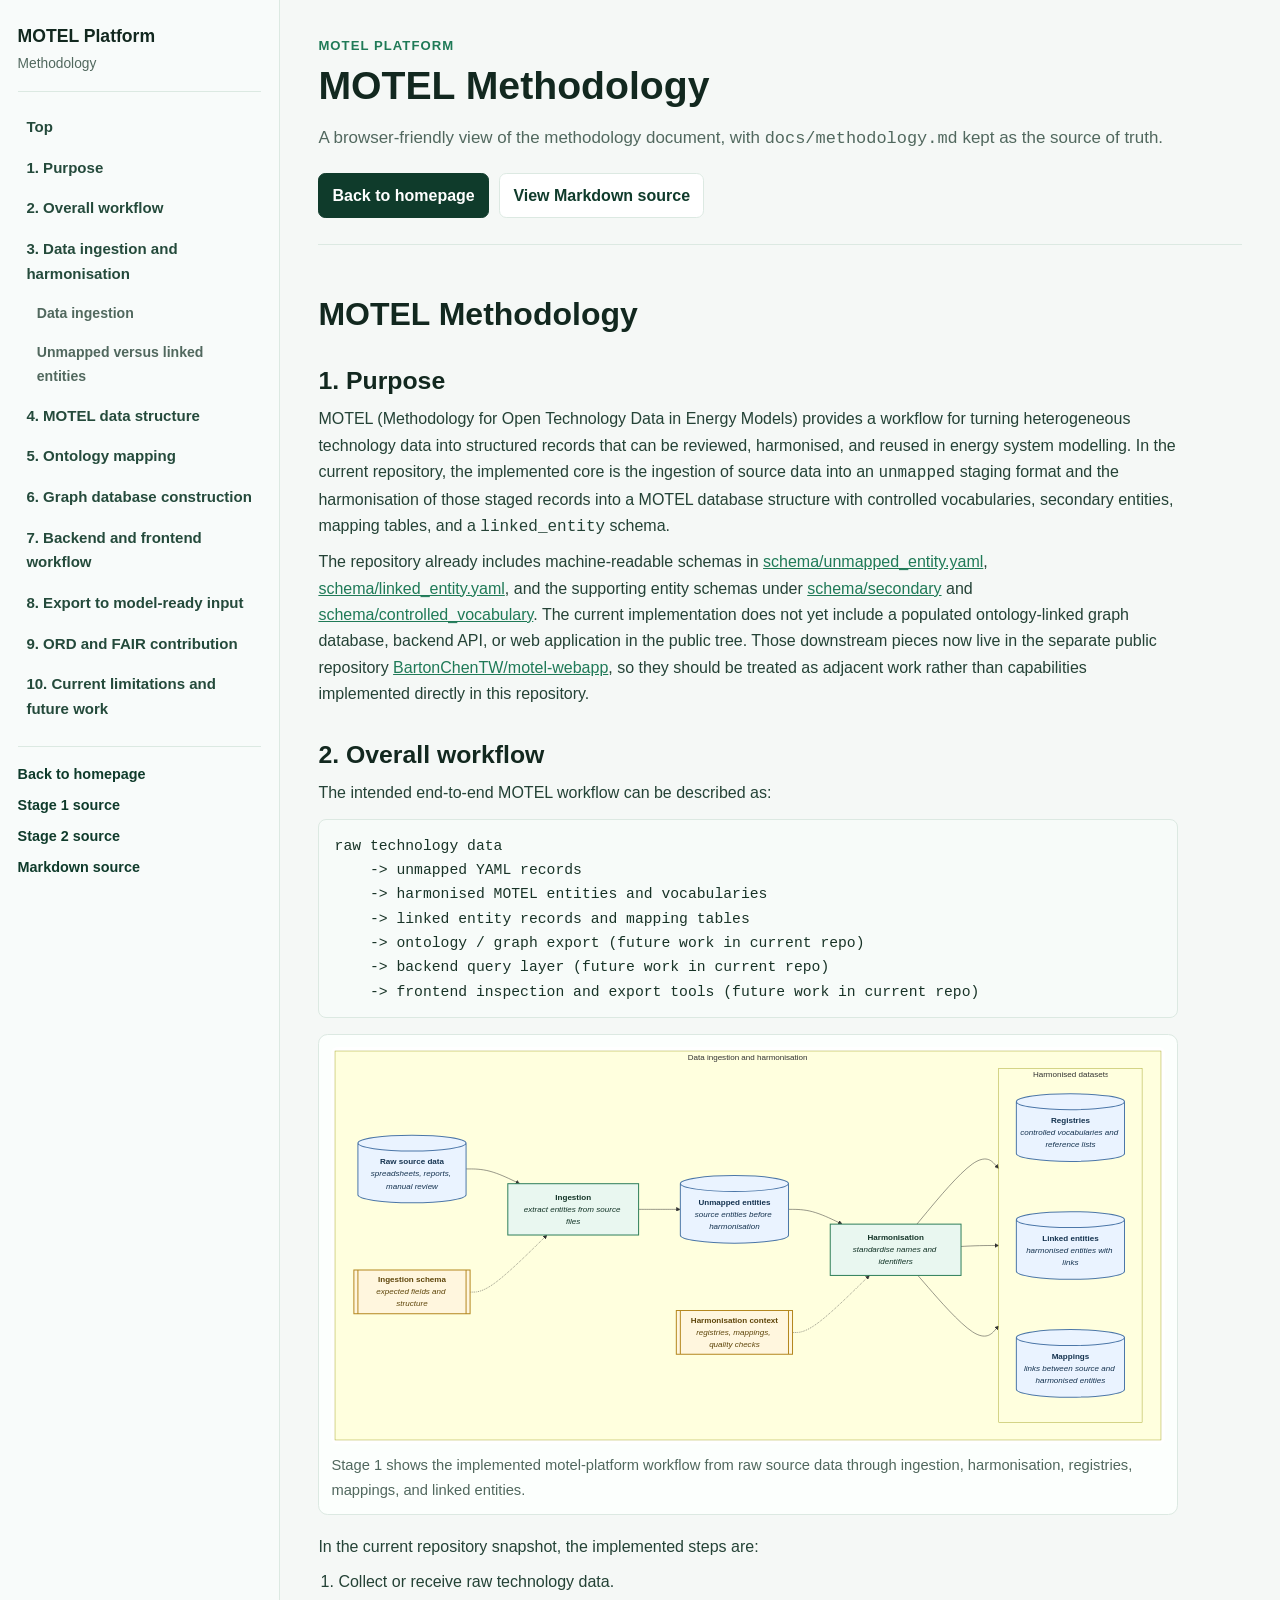
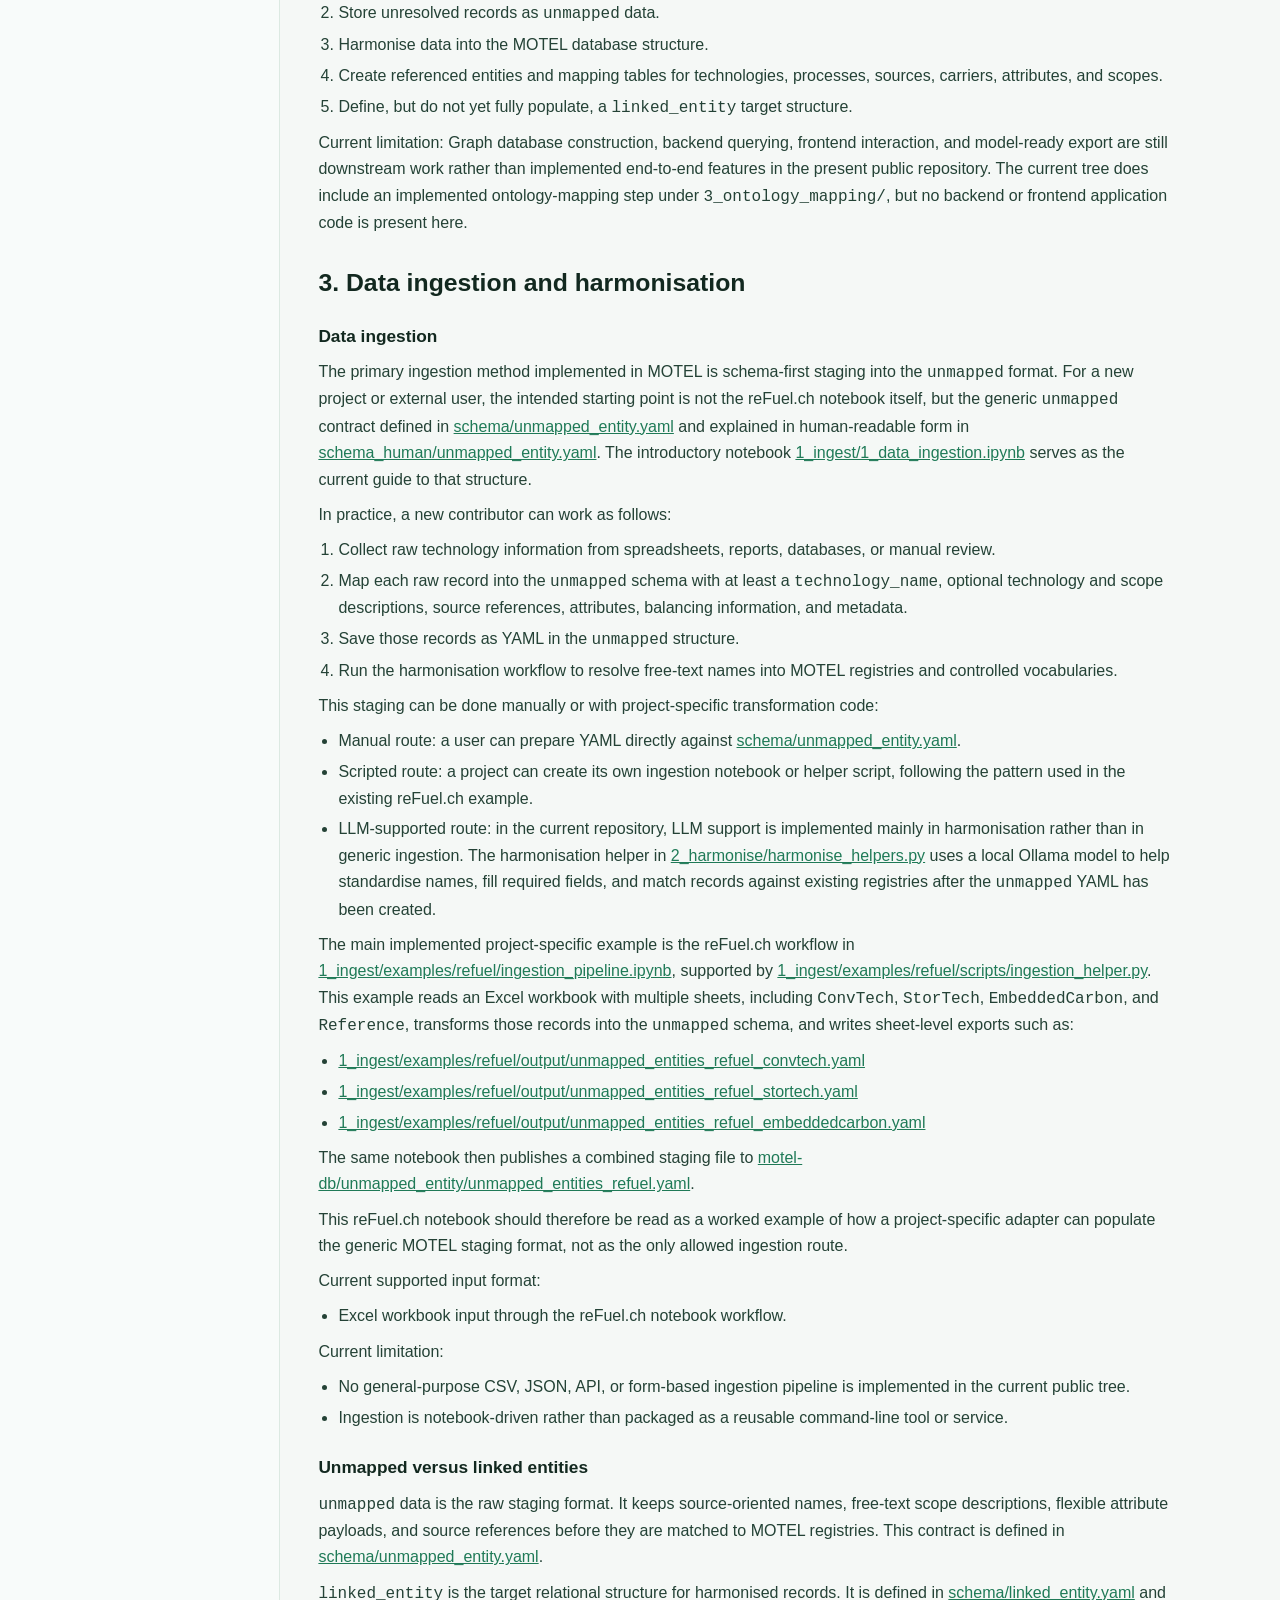
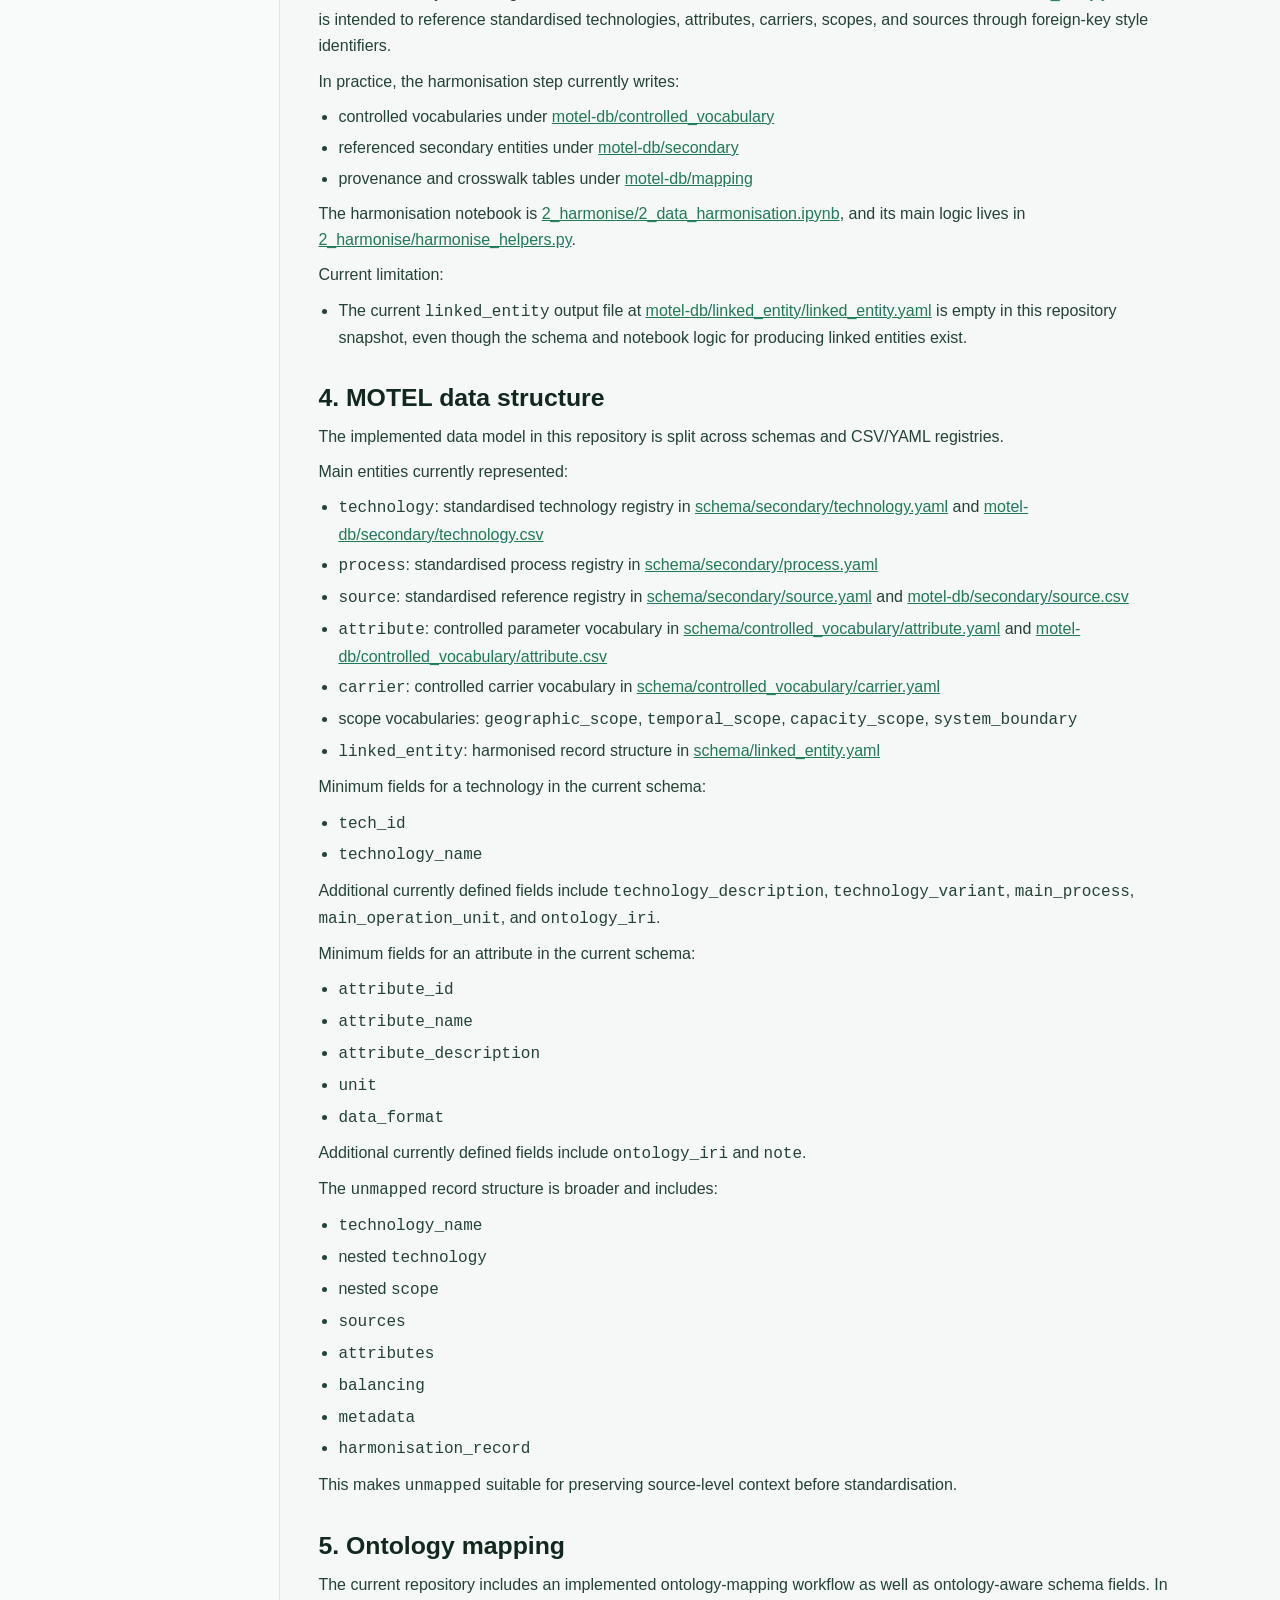
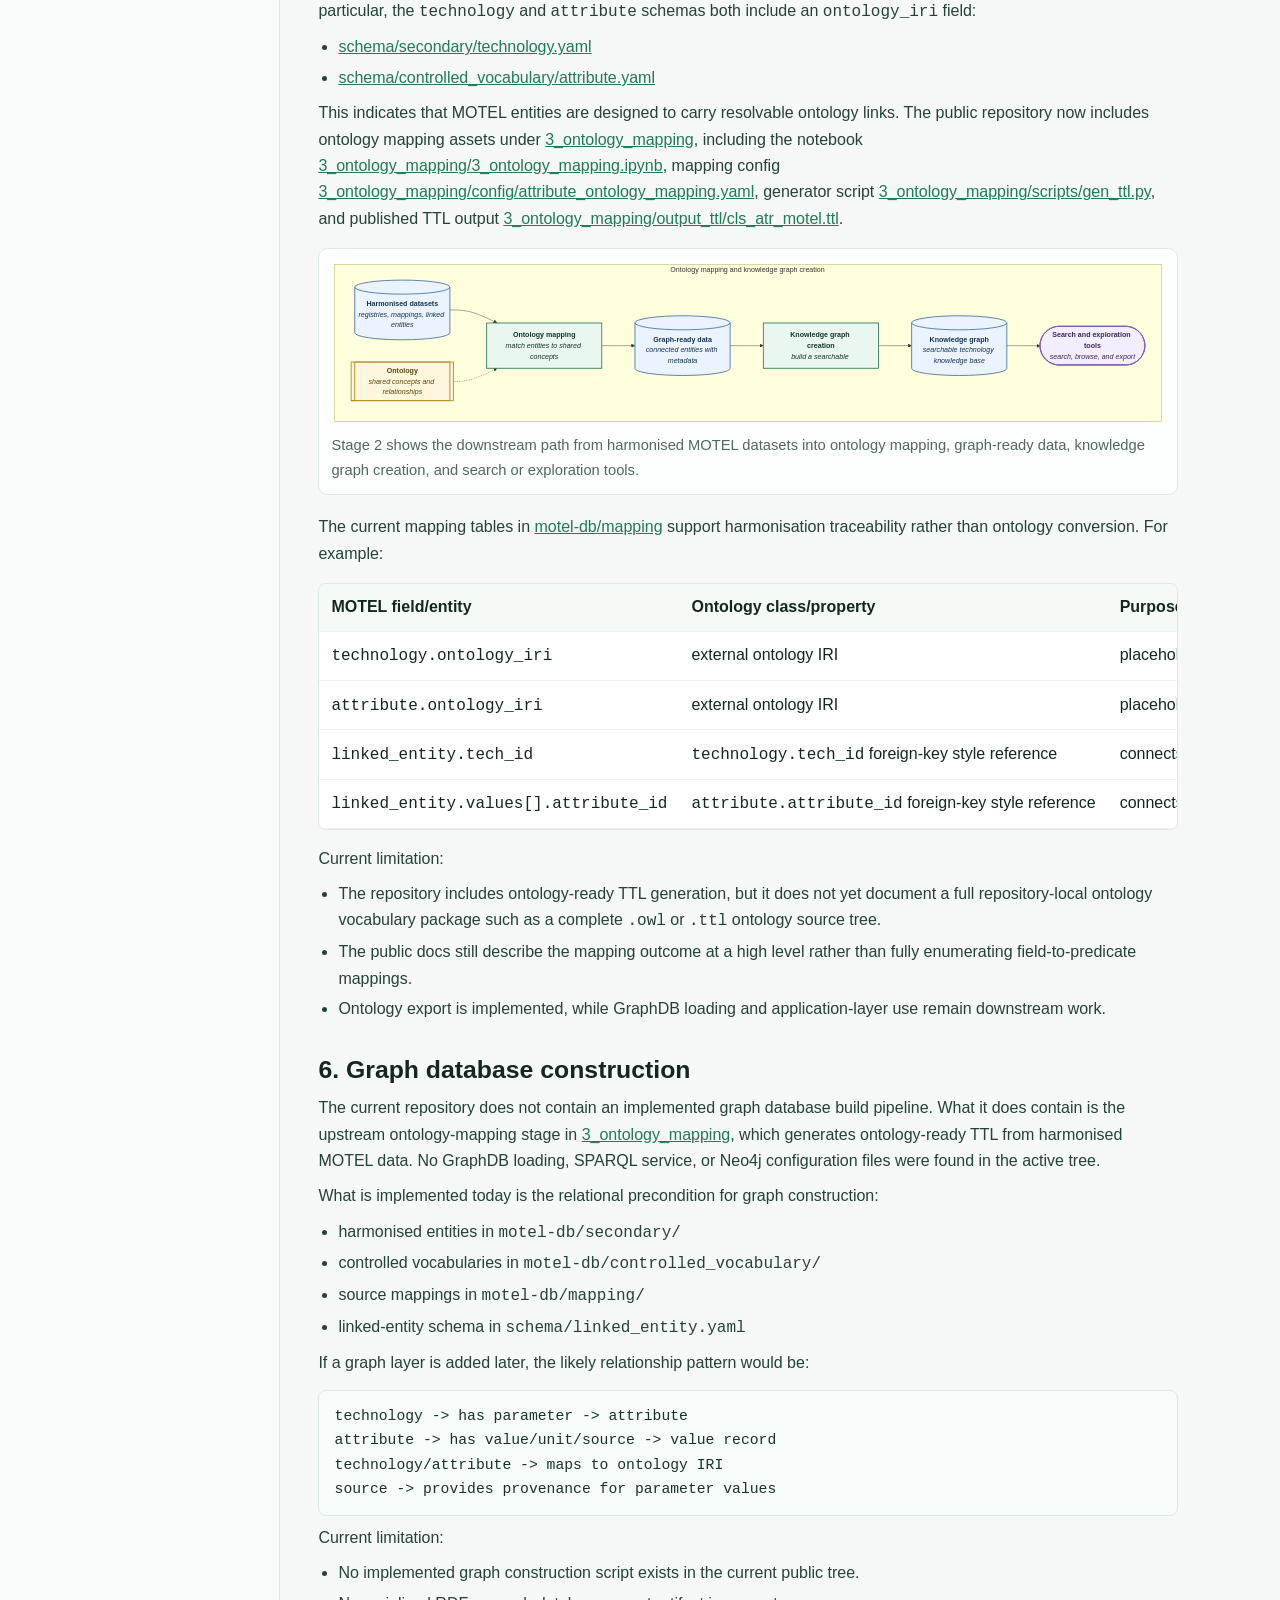
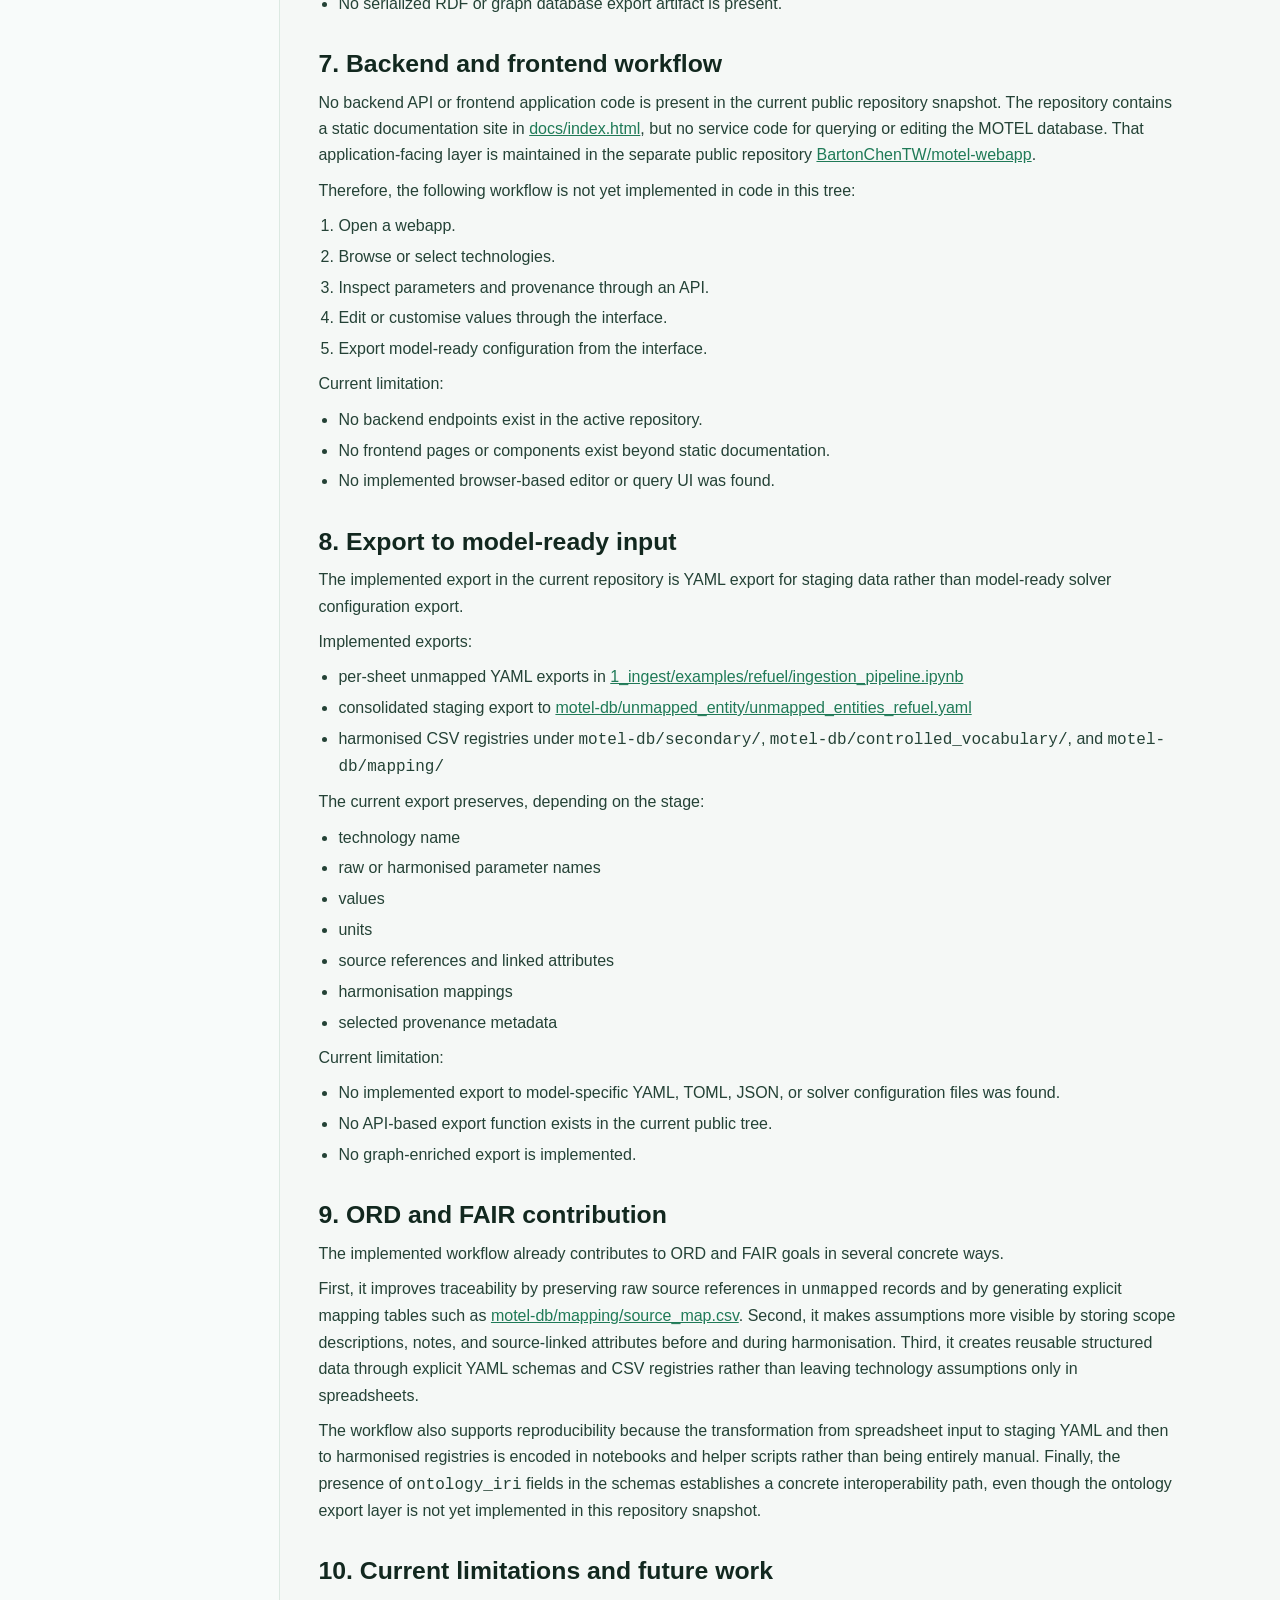
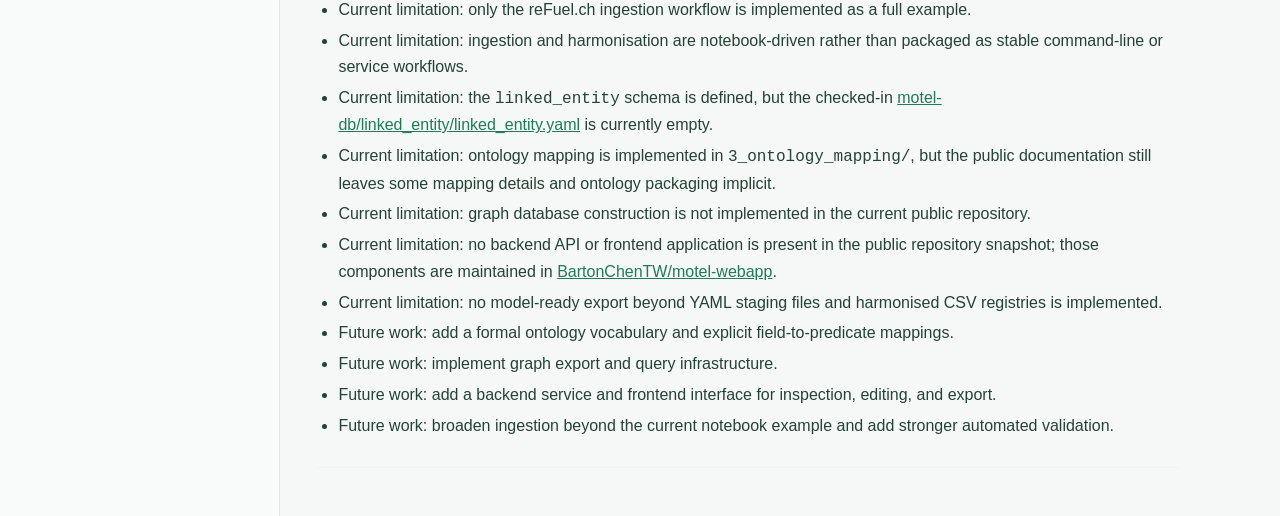
==== docs/methodology.html @ af6275d0 "solving unmerged issue" ====
<!doctype html>
<html lang="en">
  <head>
    <meta charset="utf-8" />
    <meta name="viewport" content="width=device-width, initial-scale=1" />
    <title>MOTEL Methodology</title>
    <meta
      name="description"
      content="Readable web version of the MOTEL methodology documentation."
    />
    <link rel="stylesheet" href="style.css" />
  </head>
  <body>
    <div class="docs-shell">
      <aside class="sidebar" aria-label="Methodology navigation">
        <div class="sidebar-inner">
          <a class="brand" href="index.html#overview">
            <span class="brand-title">MOTEL Platform</span>
            <span class="brand-subtitle">Methodology</span>
          </a>

          <nav class="toc" id="methodology-toc">
            <a href="#top">Top</a><a href="#1-purpose">1. Purpose</a><a href="#2-overall-workflow">2. Overall workflow</a><a href="#3-data-ingestion-and-harmonisation">3. Data ingestion and harmonisation</a><a href="#data-ingestion" class="toc-subitem">Data ingestion</a><a href="#unmapped-versus-linked-entities" class="toc-subitem">Unmapped versus linked entities</a><a href="#4-motel-data-structure">4. MOTEL data structure</a><a href="#5-ontology-mapping">5. Ontology mapping</a><a href="#6-graph-database-construction">6. Graph database construction</a><a href="#7-backend-and-frontend-workflow">7. Backend and frontend workflow</a><a href="#8-export-to-model-ready-input">8. Export to model-ready input</a><a href="#9-ord-and-fair-contribution">9. ORD and FAIR contribution</a><a href="#10-current-limitations-and-future-work">10. Current limitations and future work</a>
          </nav>

          <div class="sidebar-actions">
            <a href="index.html">Back to homepage</a>
            <a href="workflow/ingest_harmonise.mmd">Stage 1 source</a>
            <a href="workflow/ontology_graphdb.mmd">Stage 2 source</a>
            <a href="methodology.md">Markdown source</a>
          </div>
        </div>
      </aside>

      <main class="content">
        <header class="doc-hero" id="top">
          <p class="kicker">MOTEL Platform</p>
          <h1>MOTEL Methodology</h1>
          <p class="subtitle">
            A browser-friendly view of the methodology document, with
            <code>docs/methodology.md</code> kept as the source of truth.
          </p>
          <div class="actions">
            <a class="btn primary" href="index.html">Back to homepage</a>
            <a class="btn" href="methodology.md">View Markdown source</a>
          </div>
        </header>

        <article class="doc-section markdown-body" id="methodology-body">
<h1 id="motel-methodology">MOTEL Methodology</h1>
<h2 id="1-purpose">1. Purpose</h2>
<p>MOTEL (Methodology for Open Technology Data in Energy Models) provides a workflow for turning heterogeneous technology data into structured records that can be reviewed, harmonised, and reused in energy system modelling. In the current repository, the implemented core is the ingestion of source data into an <code>unmapped</code> staging format and the harmonisation of those staged records into a MOTEL database structure with controlled vocabularies, secondary entities, mapping tables, and a <code>linked_entity</code> schema.</p>
<p>The repository already includes machine-readable schemas in <a href="https://github.com/BartonChenTW/motel-platform/blob/main/schema/unmapped_entity.yaml">schema/unmapped_entity.yaml</a>, <a href="https://github.com/BartonChenTW/motel-platform/blob/main/schema/linked_entity.yaml">schema/linked_entity.yaml</a>, and the supporting entity schemas under <a href="https://github.com/BartonChenTW/motel-platform/blob/main/schema/secondary/source.yaml">schema/secondary</a> and <a href="https://github.com/BartonChenTW/motel-platform/blob/main/schema/controlled_vocabulary/attribute.yaml">schema/controlled_vocabulary</a>. The current implementation does not yet include a populated ontology-linked graph database, backend API, or web application in the public tree. Those downstream pieces now live in the separate public repository <a href="https://github.com/BartonChenTW/motel-webapp">BartonChenTW/motel-webapp</a>, so they should be treated as adjacent work rather than capabilities implemented directly in this repository.</p>
<h2 id="2-overall-workflow">2. Overall workflow</h2>
<p>The intended end-to-end MOTEL workflow can be described as:</p>
<pre><code class="language-text">raw technology data
    -&gt; unmapped YAML records
    -&gt; harmonised MOTEL entities and vocabularies
    -&gt; linked entity records and mapping tables
    -&gt; ontology / graph export (future work in current repo)
    -&gt; backend query layer (future work in current repo)
    -&gt; frontend inspection and export tools (future work in current repo)</code></pre>
<figure class="diagram-figure"><img src="assets/ingest_harmonise.svg" alt="Diagram of the MOTEL ingestion and harmonisation workflow" /><figcaption>Stage 1 shows the implemented motel-platform workflow from raw source data through ingestion, harmonisation, registries, mappings, and linked entities.</figcaption></figure>
<p>In the current repository snapshot, the implemented steps are:</p>
<ol><li>Collect or receive raw technology data.</li><li>Store unresolved records as <code>unmapped</code> data.</li><li>Harmonise data into the MOTEL database structure.</li><li>Create referenced entities and mapping tables for technologies, processes, sources, carriers, attributes, and scopes.</li><li>Define, but do not yet fully populate, a <code>linked_entity</code> target structure.</li></ol>
<p>Current limitation: Graph database construction, backend querying, frontend interaction, and model-ready export are still downstream work rather than implemented end-to-end features in the present public repository. The current tree does include an implemented ontology-mapping step under <code>3_ontology_mapping/</code>, but no backend or frontend application code is present here.</p>
<h2 id="3-data-ingestion-and-harmonisation">3. Data ingestion and harmonisation</h2>
<h3 id="data-ingestion">Data ingestion</h3>
<p>The primary ingestion method implemented in MOTEL is schema-first staging into the <code>unmapped</code> format. For a new project or external user, the intended starting point is not the reFuel.ch notebook itself, but the generic <code>unmapped</code> contract defined in <a href="https://github.com/BartonChenTW/motel-platform/blob/main/schema/unmapped_entity.yaml">schema/unmapped_entity.yaml</a> and explained in human-readable form in <a href="https://github.com/BartonChenTW/motel-platform/blob/main/schema_human/unmapped_entity.yaml">schema_human/unmapped_entity.yaml</a>. The introductory notebook <a href="https://github.com/BartonChenTW/motel-platform/blob/main/1_ingest/1_data_ingestion.ipynb">1_ingest/1_data_ingestion.ipynb</a> serves as the current guide to that structure.</p>
<p>In practice, a new contributor can work as follows:</p>
<ol><li>Collect raw technology information from spreadsheets, reports, databases, or manual review.</li><li>Map each raw record into the <code>unmapped</code> schema with at least a <code>technology_name</code>, optional technology and scope descriptions, source references, attributes, balancing information, and metadata.</li><li>Save those records as YAML in the <code>unmapped</code> structure.</li><li>Run the harmonisation workflow to resolve free-text names into MOTEL registries and controlled vocabularies.</li></ol>
<p>This staging can be done manually or with project-specific transformation code:</p>
<ul><li>Manual route: a user can prepare YAML directly against <a href="https://github.com/BartonChenTW/motel-platform/blob/main/schema/unmapped_entity.yaml">schema/unmapped_entity.yaml</a>.</li><li>Scripted route: a project can create its own ingestion notebook or helper script, following the pattern used in the existing reFuel.ch example.</li><li>LLM-supported route: in the current repository, LLM support is implemented mainly in harmonisation rather than in generic ingestion. The harmonisation helper in <a href="https://github.com/BartonChenTW/motel-platform/blob/main/2_harmonise/harmonise_helpers.py">2_harmonise/harmonise_helpers.py</a> uses a local Ollama model to help standardise names, fill required fields, and match records against existing registries after the <code>unmapped</code> YAML has been created.</li></ul>
<p>The main implemented project-specific example is the reFuel.ch workflow in <a href="https://github.com/BartonChenTW/motel-platform/blob/main/1_ingest/examples/refuel/ingestion_pipeline.ipynb">1_ingest/examples/refuel/ingestion_pipeline.ipynb</a>, supported by <a href="https://github.com/BartonChenTW/motel-platform/blob/main/1_ingest/examples/refuel/scripts/ingestion_helper.py">1_ingest/examples/refuel/scripts/ingestion_helper.py</a>. This example reads an Excel workbook with multiple sheets, including <code>ConvTech</code>, <code>StorTech</code>, <code>EmbeddedCarbon</code>, and <code>Reference</code>, transforms those records into the <code>unmapped</code> schema, and writes sheet-level exports such as:</p>
<ul><li><a href="https://github.com/BartonChenTW/motel-platform/blob/main/1_ingest/examples/refuel/output/unmapped_entities_refuel_convtech.yaml">1_ingest/examples/refuel/output/unmapped_entities_refuel_convtech.yaml</a></li><li><a href="https://github.com/BartonChenTW/motel-platform/blob/main/1_ingest/examples/refuel/output/unmapped_entities_refuel_stortech.yaml">1_ingest/examples/refuel/output/unmapped_entities_refuel_stortech.yaml</a></li><li><a href="https://github.com/BartonChenTW/motel-platform/blob/main/1_ingest/examples/refuel/output/unmapped_entities_refuel_embeddedcarbon.yaml">1_ingest/examples/refuel/output/unmapped_entities_refuel_embeddedcarbon.yaml</a></li></ul>
<p>The same notebook then publishes a combined staging file to <a href="https://github.com/BartonChenTW/motel-platform/blob/main/motel-db/unmapped_entity/unmapped_entities_refuel.yaml">motel-db/unmapped_entity/unmapped_entities_refuel.yaml</a>.</p>
<p>This reFuel.ch notebook should therefore be read as a worked example of how a project-specific adapter can populate the generic MOTEL staging format, not as the only allowed ingestion route.</p>
<p>Current supported input format:</p>
<ul><li>Excel workbook input through the reFuel.ch notebook workflow.</li></ul>
<p>Current limitation:</p>
<ul><li>No general-purpose CSV, JSON, API, or form-based ingestion pipeline is implemented in the current public tree.</li><li>Ingestion is notebook-driven rather than packaged as a reusable command-line tool or service.</li></ul>
<h3 id="unmapped-versus-linked-entities">Unmapped versus linked entities</h3>
<p><code>unmapped</code> data is the raw staging format. It keeps source-oriented names, free-text scope descriptions, flexible attribute payloads, and source references before they are matched to MOTEL registries. This contract is defined in <a href="https://github.com/BartonChenTW/motel-platform/blob/main/schema/unmapped_entity.yaml">schema/unmapped_entity.yaml</a>.</p>
<p><code>linked_entity</code> is the target relational structure for harmonised records. It is defined in <a href="https://github.com/BartonChenTW/motel-platform/blob/main/schema/linked_entity.yaml">schema/linked_entity.yaml</a> and is intended to reference standardised technologies, attributes, carriers, scopes, and sources through foreign-key style identifiers.</p>
<p>In practice, the harmonisation step currently writes:</p>
<ul><li>controlled vocabularies under <a href="https://github.com/BartonChenTW/motel-platform/blob/main/motel-db/controlled_vocabulary/attribute.csv">motel-db/controlled_vocabulary</a></li><li>referenced secondary entities under <a href="https://github.com/BartonChenTW/motel-platform/blob/main/motel-db/secondary/source.csv">motel-db/secondary</a></li><li>provenance and crosswalk tables under <a href="https://github.com/BartonChenTW/motel-platform/blob/main/motel-db/mapping/source_map.csv">motel-db/mapping</a></li></ul>
<p>The harmonisation notebook is <a href="https://github.com/BartonChenTW/motel-platform/blob/main/2_harmonise/2_data_harmonisation.ipynb">2_harmonise/2_data_harmonisation.ipynb</a>, and its main logic lives in <a href="https://github.com/BartonChenTW/motel-platform/blob/main/2_harmonise/harmonise_helpers.py">2_harmonise/harmonise_helpers.py</a>.</p>
<p>Current limitation:</p>
<ul><li>The current <code>linked_entity</code> output file at <a href="https://github.com/BartonChenTW/motel-platform/blob/main/motel-db/linked_entity/linked_entity.yaml">motel-db/linked_entity/linked_entity.yaml</a> is empty in this repository snapshot, even though the schema and notebook logic for producing linked entities exist.</li></ul>
<h2 id="4-motel-data-structure">4. MOTEL data structure</h2>
<p>The implemented data model in this repository is split across schemas and CSV/YAML registries.</p>
<p>Main entities currently represented:</p>
<ul><li><code>technology</code>: standardised technology registry in <a href="https://github.com/BartonChenTW/motel-platform/blob/main/schema/secondary/technology.yaml">schema/secondary/technology.yaml</a> and <a href="https://github.com/BartonChenTW/motel-platform/blob/main/motel-db/secondary/technology.csv">motel-db/secondary/technology.csv</a></li><li><code>process</code>: standardised process registry in <a href="https://github.com/BartonChenTW/motel-platform/blob/main/schema/secondary/process.yaml">schema/secondary/process.yaml</a></li><li><code>source</code>: standardised reference registry in <a href="https://github.com/BartonChenTW/motel-platform/blob/main/schema/secondary/source.yaml">schema/secondary/source.yaml</a> and <a href="https://github.com/BartonChenTW/motel-platform/blob/main/motel-db/secondary/source.csv">motel-db/secondary/source.csv</a></li><li><code>attribute</code>: controlled parameter vocabulary in <a href="https://github.com/BartonChenTW/motel-platform/blob/main/schema/controlled_vocabulary/attribute.yaml">schema/controlled_vocabulary/attribute.yaml</a> and <a href="https://github.com/BartonChenTW/motel-platform/blob/main/motel-db/controlled_vocabulary/attribute.csv">motel-db/controlled_vocabulary/attribute.csv</a></li><li><code>carrier</code>: controlled carrier vocabulary in <a href="https://github.com/BartonChenTW/motel-platform/blob/main/schema/controlled_vocabulary/carrier.yaml">schema/controlled_vocabulary/carrier.yaml</a></li><li>scope vocabularies: <code>geographic_scope</code>, <code>temporal_scope</code>, <code>capacity_scope</code>, <code>system_boundary</code></li><li><code>linked_entity</code>: harmonised record structure in <a href="https://github.com/BartonChenTW/motel-platform/blob/main/schema/linked_entity.yaml">schema/linked_entity.yaml</a></li></ul>
<p>Minimum fields for a technology in the current schema:</p>
<ul><li><code>tech_id</code></li><li><code>technology_name</code></li></ul>
<p>Additional currently defined fields include <code>technology_description</code>, <code>technology_variant</code>, <code>main_process</code>, <code>main_operation_unit</code>, and <code>ontology_iri</code>.</p>
<p>Minimum fields for an attribute in the current schema:</p>
<ul><li><code>attribute_id</code></li><li><code>attribute_name</code></li><li><code>attribute_description</code></li><li><code>unit</code></li><li><code>data_format</code></li></ul>
<p>Additional currently defined fields include <code>ontology_iri</code> and <code>note</code>.</p>
<p>The <code>unmapped</code> record structure is broader and includes:</p>
<ul><li><code>technology_name</code></li><li>nested <code>technology</code></li><li>nested <code>scope</code></li><li><code>sources</code></li><li><code>attributes</code></li><li><code>balancing</code></li><li><code>metadata</code></li><li><code>harmonisation_record</code></li></ul>
<p>This makes <code>unmapped</code> suitable for preserving source-level context before standardisation.</p>
<h2 id="5-ontology-mapping">5. Ontology mapping</h2>
<p>The current repository includes an implemented ontology-mapping workflow as well as ontology-aware schema fields. In particular, the <code>technology</code> and <code>attribute</code> schemas both include an <code>ontology_iri</code> field:</p>
<ul><li><a href="https://github.com/BartonChenTW/motel-platform/blob/main/schema/secondary/technology.yaml">schema/secondary/technology.yaml</a></li><li><a href="https://github.com/BartonChenTW/motel-platform/blob/main/schema/controlled_vocabulary/attribute.yaml">schema/controlled_vocabulary/attribute.yaml</a></li></ul>
<p>This indicates that MOTEL entities are designed to carry resolvable ontology links. The public repository now includes ontology mapping assets under <a href="https://github.com/BartonChenTW/motel-platform/tree/main/3_ontology_mapping">3_ontology_mapping</a>, including the notebook <a href="https://github.com/BartonChenTW/motel-platform/blob/main/3_ontology_mapping/3_ontology_mapping.ipynb">3_ontology_mapping/3_ontology_mapping.ipynb</a>, mapping config <a href="https://github.com/BartonChenTW/motel-platform/blob/main/3_ontology_mapping/config/attribute_ontology_mapping.yaml">3_ontology_mapping/config/attribute_ontology_mapping.yaml</a>, generator script <a href="https://github.com/BartonChenTW/motel-platform/blob/main/3_ontology_mapping/scripts/gen_ttl.py">3_ontology_mapping/scripts/gen_ttl.py</a>, and published TTL output <a href="https://github.com/BartonChenTW/motel-platform/blob/main/3_ontology_mapping/output_ttl/cls_atr_motel.ttl">3_ontology_mapping/output_ttl/cls_atr_motel.ttl</a>.</p>
<figure class="diagram-figure"><img src="assets/ontology_graphdb.svg" alt="Diagram of the MOTEL ontology and graph workflow" /><figcaption>Stage 2 shows the downstream path from harmonised MOTEL datasets into ontology mapping, graph-ready data, knowledge graph creation, and search or exploration tools.</figcaption></figure>
<p>The current mapping tables in <a href="https://github.com/BartonChenTW/motel-platform/blob/main/motel-db/mapping/source_map.csv">motel-db/mapping</a> support harmonisation traceability rather than ontology conversion. For example:</p>
<table><thead><tr><th>MOTEL field/entity</th><th>Ontology class/property</th><th>Purpose</th></tr></thead><tbody><tr><td><code>technology.ontology_iri</code></td><td>external ontology IRI</td><td>placeholder field for linking a technology to an ontology concept</td></tr><tr><td><code>attribute.ontology_iri</code></td><td>external ontology IRI</td><td>placeholder field for linking an attribute to an ontology concept</td></tr><tr><td><code>linked_entity.tech_id</code></td><td><code>technology.tech_id</code> foreign-key style reference</td><td>connects a harmonised record to a standard technology entity</td></tr><tr><td><code>linked_entity.values[].attribute_id</code></td><td><code>attribute.attribute_id</code> foreign-key style reference</td><td>connects a harmonised value to a standard attribute definition</td></tr></tbody></table>
<p>Current limitation:</p>
<ul><li>The repository includes ontology-ready TTL generation, but it does not yet document a full repository-local ontology vocabulary package such as a complete <code>.owl</code> or <code>.ttl</code> ontology source tree.</li><li>The public docs still describe the mapping outcome at a high level rather than fully enumerating field-to-predicate mappings.</li><li>Ontology export is implemented, while GraphDB loading and application-layer use remain downstream work.</li></ul>
<h2 id="6-graph-database-construction">6. Graph database construction</h2>
<p>The current repository does not contain an implemented graph database build pipeline. What it does contain is the upstream ontology-mapping stage in <a href="https://github.com/BartonChenTW/motel-platform/tree/main/3_ontology_mapping">3_ontology_mapping</a>, which generates ontology-ready TTL from harmonised MOTEL data. No GraphDB loading, SPARQL service, or Neo4j configuration files were found in the active tree.</p>
<p>What is implemented today is the relational precondition for graph construction:</p>
<ul><li>harmonised entities in <code>motel-db/secondary/</code></li><li>controlled vocabularies in <code>motel-db/controlled_vocabulary/</code></li><li>source mappings in <code>motel-db/mapping/</code></li><li>linked-entity schema in <code>schema/linked_entity.yaml</code></li></ul>
<p>If a graph layer is added later, the likely relationship pattern would be:</p>
<pre><code class="language-text">technology -&gt; has parameter -&gt; attribute
attribute -&gt; has value/unit/source -&gt; value record
technology/attribute -&gt; maps to ontology IRI
source -&gt; provides provenance for parameter values</code></pre>
<p>Current limitation:</p>
<ul><li>No implemented graph construction script exists in the current public tree.</li><li>No serialized RDF or graph database export artifact is present.</li></ul>
<h2 id="7-backend-and-frontend-workflow">7. Backend and frontend workflow</h2>
<p>No backend API or frontend application code is present in the current public repository snapshot. The repository contains a static documentation site in <a href="https://github.com/BartonChenTW/motel-platform/blob/main/docs/index.html">docs/index.html</a>, but no service code for querying or editing the MOTEL database. That application-facing layer is maintained in the separate public repository <a href="https://github.com/BartonChenTW/motel-webapp">BartonChenTW/motel-webapp</a>.</p>
<p>Therefore, the following workflow is not yet implemented in code in this tree:</p>
<ol><li>Open a webapp.</li><li>Browse or select technologies.</li><li>Inspect parameters and provenance through an API.</li><li>Edit or customise values through the interface.</li><li>Export model-ready configuration from the interface.</li></ol>
<p>Current limitation:</p>
<ul><li>No backend endpoints exist in the active repository.</li><li>No frontend pages or components exist beyond static documentation.</li><li>No implemented browser-based editor or query UI was found.</li></ul>
<h2 id="8-export-to-model-ready-input">8. Export to model-ready input</h2>
<p>The implemented export in the current repository is YAML export for staging data rather than model-ready solver configuration export.</p>
<p>Implemented exports:</p>
<ul><li>per-sheet unmapped YAML exports in <a href="https://github.com/BartonChenTW/motel-platform/blob/main/1_ingest/examples/refuel/ingestion_pipeline.ipynb">1_ingest/examples/refuel/ingestion_pipeline.ipynb</a></li><li>consolidated staging export to <a href="https://github.com/BartonChenTW/motel-platform/blob/main/motel-db/unmapped_entity/unmapped_entities_refuel.yaml">motel-db/unmapped_entity/unmapped_entities_refuel.yaml</a></li><li>harmonised CSV registries under <code>motel-db/secondary/</code>, <code>motel-db/controlled_vocabulary/</code>, and <code>motel-db/mapping/</code></li></ul>
<p>The current export preserves, depending on the stage:</p>
<ul><li>technology name</li><li>raw or harmonised parameter names</li><li>values</li><li>units</li><li>source references and linked attributes</li><li>harmonisation mappings</li><li>selected provenance metadata</li></ul>
<p>Current limitation:</p>
<ul><li>No implemented export to model-specific YAML, TOML, JSON, or solver configuration files was found.</li><li>No API-based export function exists in the current public tree.</li><li>No graph-enriched export is implemented.</li></ul>
<h2 id="9-ord-and-fair-contribution">9. ORD and FAIR contribution</h2>
<p>The implemented workflow already contributes to ORD and FAIR goals in several concrete ways.</p>
<p>First, it improves traceability by preserving raw source references in <code>unmapped</code> records and by generating explicit mapping tables such as <a href="https://github.com/BartonChenTW/motel-platform/blob/main/motel-db/mapping/source_map.csv">motel-db/mapping/source_map.csv</a>. Second, it makes assumptions more visible by storing scope descriptions, notes, and source-linked attributes before and during harmonisation. Third, it creates reusable structured data through explicit YAML schemas and CSV registries rather than leaving technology assumptions only in spreadsheets.</p>
<p>The workflow also supports reproducibility because the transformation from spreadsheet input to staging YAML and then to harmonised registries is encoded in notebooks and helper scripts rather than being entirely manual. Finally, the presence of <code>ontology_iri</code> fields in the schemas establishes a concrete interoperability path, even though the ontology export layer is not yet implemented in this repository snapshot.</p>
<h2 id="10-current-limitations-and-future-work">10. Current limitations and future work</h2>
<ul><li>Current limitation: only the reFuel.ch ingestion workflow is implemented as a full example.</li><li>Current limitation: ingestion and harmonisation are notebook-driven rather than packaged as stable command-line or service workflows.</li><li>Current limitation: the <code>linked_entity</code> schema is defined, but the checked-in <a href="https://github.com/BartonChenTW/motel-platform/blob/main/motel-db/linked_entity/linked_entity.yaml">motel-db/linked_entity/linked_entity.yaml</a> is currently empty.</li><li>Current limitation: ontology mapping is implemented in <code>3_ontology_mapping/</code>, but the public documentation still leaves some mapping details and ontology packaging implicit.</li><li>Current limitation: graph database construction is not implemented in the current public repository.</li><li>Current limitation: no backend API or frontend application is present in the public repository snapshot; those components are maintained in <a href="https://github.com/BartonChenTW/motel-webapp">BartonChenTW/motel-webapp</a>.</li><li>Current limitation: no model-ready export beyond YAML staging files and harmonised CSV registries is implemented.</li><li>Future work: add a formal ontology vocabulary and explicit field-to-predicate mappings.</li><li>Future work: implement graph export and query infrastructure.</li><li>Future work: add a backend service and frontend interface for inspection, editing, and export.</li><li>Future work: broaden ingestion beyond the current notebook example and add stronger automated validation.</li></ul>
        </article>
      </main>
    </div>
  </body>
</html>
---- docs/style.css ----
:root {
  --bg: #f5f8f6;
  --surface: #ffffff;
  --sidebar: #f8fbfa;
  --ink: #12281f;
  --muted: #51685e;
  --brand: #1f7a57;
  --brand-dark: #0f3b2b;
  --line: #dce9e2;
  --soft-line: #edf3f0;
  --code-bg: #f7fbf9;
  --ring: #9ecdb9;
}

* {
  box-sizing: border-box;
}

html {
  scroll-behavior: smooth;
}

body {
  margin: 0;
  font-family: "Segoe UI", Tahoma, sans-serif;
  color: var(--ink);
  background: var(--bg);
  line-height: 1.65;
}

a {
  color: var(--brand);
}

.docs-shell {
  display: grid;
  grid-template-columns: 280px minmax(0, 1fr);
  min-height: 100vh;
}

.sidebar {
  background: var(--sidebar);
  border-right: 1px solid var(--line);
}

.sidebar-inner {
  position: sticky;
  top: 0;
  height: 100vh;
  padding: 1.35rem 1.1rem;
  overflow-y: auto;
}

.brand {
  display: block;
  color: var(--ink);
  text-decoration: none;
  padding-bottom: 1rem;
  border-bottom: 1px solid var(--line);
}

.brand-title {
  display: block;
  font-size: 1.1rem;
  font-weight: 800;
}

.brand-subtitle {
  display: block;
  margin-top: 0.12rem;
  color: var(--muted);
  font-size: 0.86rem;
}

.toc {
  display: grid;
  gap: 0.15rem;
  margin-top: 1rem;
}

.toc a {
  display: block;
  padding: 0.42rem 0.55rem;
  border-radius: 0.45rem;
  color: #244a3b;
  text-decoration: none;
  font-size: 0.94rem;
  font-weight: 600;
}

.toc a:hover {
  background: #edf5f1;
}

.toc a.toc-subitem {
  padding-left: 1.2rem;
  font-size: 0.88rem;
  color: var(--muted);
}

.sidebar-actions {
  display: grid;
  gap: 0.45rem;
  margin-top: 1.1rem;
  padding-top: 1rem;
  border-top: 1px solid var(--line);
}

.sidebar-actions a {
  color: var(--brand-dark);
  text-decoration: none;
  font-size: 0.9rem;
  font-weight: 700;
}

.content {
  width: min(100%, 1180px);
  padding: 2.2rem 2.4rem 3rem;
}

.doc-hero {
  border-bottom: 1px solid var(--line);
  padding-bottom: 1.6rem;
  margin-bottom: 1.8rem;
}

.kicker {
  margin: 0 0 0.4rem;
  color: var(--brand);
  font-weight: 800;
  letter-spacing: 0.08em;
  text-transform: uppercase;
  font-size: 0.82rem;
}

h1 {
  margin: 0;
  max-width: 820px;
  font-size: 2.45rem;
  line-height: 1.15;
}

.subtitle {
  max-width: 860px;
  margin: 1rem 0 1.25rem;
  color: var(--muted);
  font-size: 1.06rem;
}

.actions {
  display: flex;
  flex-wrap: wrap;
  gap: 0.65rem;
}

.btn {
  display: inline-block;
  border: 1px solid var(--line);
  border-radius: 0.45rem;
  padding: 0.52rem 0.82rem;
  color: var(--brand-dark);
  background: var(--surface);
  text-decoration: none;
  font-weight: 700;
}

.btn.primary {
  background: var(--brand-dark);
  color: #ffffff;
  border-color: var(--brand-dark);
}

.doc-section {
  max-width: 900px;
  padding: 1.4rem 0;
  border-bottom: 1px solid var(--soft-line);
  scroll-margin-top: 1.5rem;
}

.doc-section h2 {
  margin: 0 0 0.6rem;
  font-size: 1.62rem;
  line-height: 1.25;
}

.doc-section h3 {
  margin: 0 0 0.35rem;
  font-size: 1.04rem;
}

.doc-section p {
  margin: 0.55rem 0;
}

.summary-grid {
  display: grid;
  grid-template-columns: repeat(3, minmax(0, 1fr));
  gap: 0.8rem;
  margin-top: 1rem;
}

.mini-card {
  border: 1px solid var(--line);
  border-radius: 0.5rem;
  background: var(--surface);
  padding: 0.85rem;
}

.mini-card p {
  margin-bottom: 0;
  color: var(--muted);
  font-size: 0.94rem;
}

ul,
ol {
  margin: 0.55rem 0 0.3rem;
  padding-left: 1.25rem;
}

li + li {
  margin-top: 0.28rem;
}

.workflow-figure {
  width: 100%;
  margin: 0;
  border: 1px solid var(--line);
  background: #fcfffd;
  border-radius: 0.6rem;
  padding: 0.8rem;
}

.workflow-grid {
  display: grid;
  grid-template-columns: 1fr;
  gap: 1rem;
  margin-top: 1rem;
}

.workflow-label {
  display: inline-flex;
  align-items: center;
  margin-bottom: 0.45rem;
  padding: 0.2rem 0.5rem;
  border-radius: 999px;
  background: #edf5f1;
  color: var(--brand-dark);
  font-size: 0.75rem;
  font-weight: 800;
  letter-spacing: 0.04em;
  text-transform: uppercase;
}

.workflow-figure h3 {
  margin: 0 0 0.75rem;
  font-size: 1.05rem;
}

.workflow-image {
  width: 100%;
  height: auto;
  display: block;
  border-radius: 0.35rem;
}

.workflow-figure figcaption {
  margin-top: 0.55rem;
  color: var(--muted);
  font-size: 0.92rem;
}

.workflow-links {
  display: flex;
  flex-wrap: wrap;
  gap: 1rem;
  margin-top: 0.9rem;
}

.workflow-links a {
  font-weight: 700;
  text-decoration: none;
}

.markdown-body {
  max-width: 860px;
}

.markdown-body h1 {
  font-size: 2rem;
  line-height: 1.18;
  margin: 0 0 1rem;
}

.markdown-body h2 {
  margin-top: 2rem;
  margin-bottom: 0.6rem;
  font-size: 1.55rem;
}

.markdown-body h3 {
  margin-top: 1.4rem;
  margin-bottom: 0.45rem;
  font-size: 1.08rem;
}

.markdown-body p,
.markdown-body li {
  color: #244236;
}

.markdown-body img {
  width: 100%;
  height: auto;
  display: block;
  border-radius: 0.4rem;
}

.diagram-figure {
  margin: 1rem 0 1.2rem;
  border: 1px solid var(--line);
  border-radius: 0.6rem;
  background: #fcfffd;
  padding: 0.75rem;
}

.diagram-figure figcaption {
  margin-top: 0.55rem;
  color: var(--muted);
  font-size: 0.92rem;
}

.markdown-body table {
  width: 100%;
  border-collapse: collapse;
  margin: 1rem 0;
  background: var(--surface);
  border: 1px solid var(--line);
  border-radius: 0.5rem;
  overflow: hidden;
  display: block;
  overflow-x: auto;
}

.markdown-body th,
.markdown-body td {
  border-bottom: 1px solid var(--soft-line);
  padding: 0.65rem 0.75rem;
  text-align: left;
  vertical-align: top;
  white-space: nowrap;
}

.markdown-body th {
  background: #f5faf7;
  font-weight: 700;
}

.markdown-body pre {
  margin: 0.8rem 0 0;
  background: var(--code-bg);
  border: 1px solid var(--line);
  border-radius: 0.5rem;
  padding: 0.85rem 0.95rem;
  overflow-x: auto;
}

.markdown-body pre code {
  font-family: Consolas, "Courier New", monospace;
  font-size: 0.92rem;
  color: #183327;
}

.repo-tree,
.example-block {
  margin: 0.8rem 0 0;
  background: var(--code-bg);
  border: 1px solid var(--line);
  border-radius: 0.5rem;
  padding: 0.85rem 0.95rem;
  overflow-x: auto;
}

.repo-tree code,
.example-block code,
code {
  font-family: Consolas, "Courier New", monospace;
}

.repo-tree code,
.example-block code {
  font-size: 0.92rem;
  color: #183327;
}

.grid-2 {
  display: grid;
  grid-template-columns: repeat(2, minmax(0, 1fr));
  gap: 1rem;
}

.logo-strip {
  display: grid;
  grid-template-columns: repeat(3, minmax(0, 1fr));
  gap: 0.9rem;
  margin-top: 1.1rem;
}

.logo-card {
  display: flex;
  align-items: center;
  justify-content: center;
  min-height: 118px;
  margin: 0;
  padding: 1rem;
  border: 1px solid var(--line);
  border-radius: 0.6rem;
  background: linear-gradient(180deg, #ffffff 0%, #f6fbf8 100%);
}

.logo-card img {
  display: block;
  max-width: 100%;
  max-height: 64px;
  width: auto;
  height: auto;
  object-fit: contain;
}

.section-links a {
  font-weight: 700;
  text-decoration: none;
}

.footer {
  border-top: 1px solid var(--line);
  color: var(--muted);
  font-size: 0.9rem;
  padding: 1rem 2rem;
  margin-left: 280px;
}

a:focus-visible,
.btn:focus-visible {
  outline: 2px solid var(--ring);
  outline-offset: 2px;
}

@media (max-width: 980px) {
  .docs-shell {
    grid-template-columns: 1fr;
  }

  .sidebar {
    position: sticky;
    top: 0;
    z-index: 10;
    border-right: 0;
    border-bottom: 1px solid var(--line);
  }

  .sidebar-inner {
    position: static;
    height: auto;
    padding: 0.9rem 1rem;
  }

  .brand {
    padding-bottom: 0.7rem;
  }

  .toc {
    grid-auto-flow: column;
    grid-auto-columns: max-content;
    overflow-x: auto;
    padding-bottom: 0.25rem;
  }

  .sidebar-actions {
    display: none;
  }

  .content {
    padding: 1.4rem 1rem 2rem;
  }

  .footer {
    margin-left: 0;
  }
}

@media (max-width: 760px) {
  h1 {
    font-size: 2rem;
  }

  .summary-grid,
  .grid-2,
  .logo-strip {
    grid-template-columns: 1fr;
  }

  .doc-section {
    padding: 1.15rem 0;
  }
}
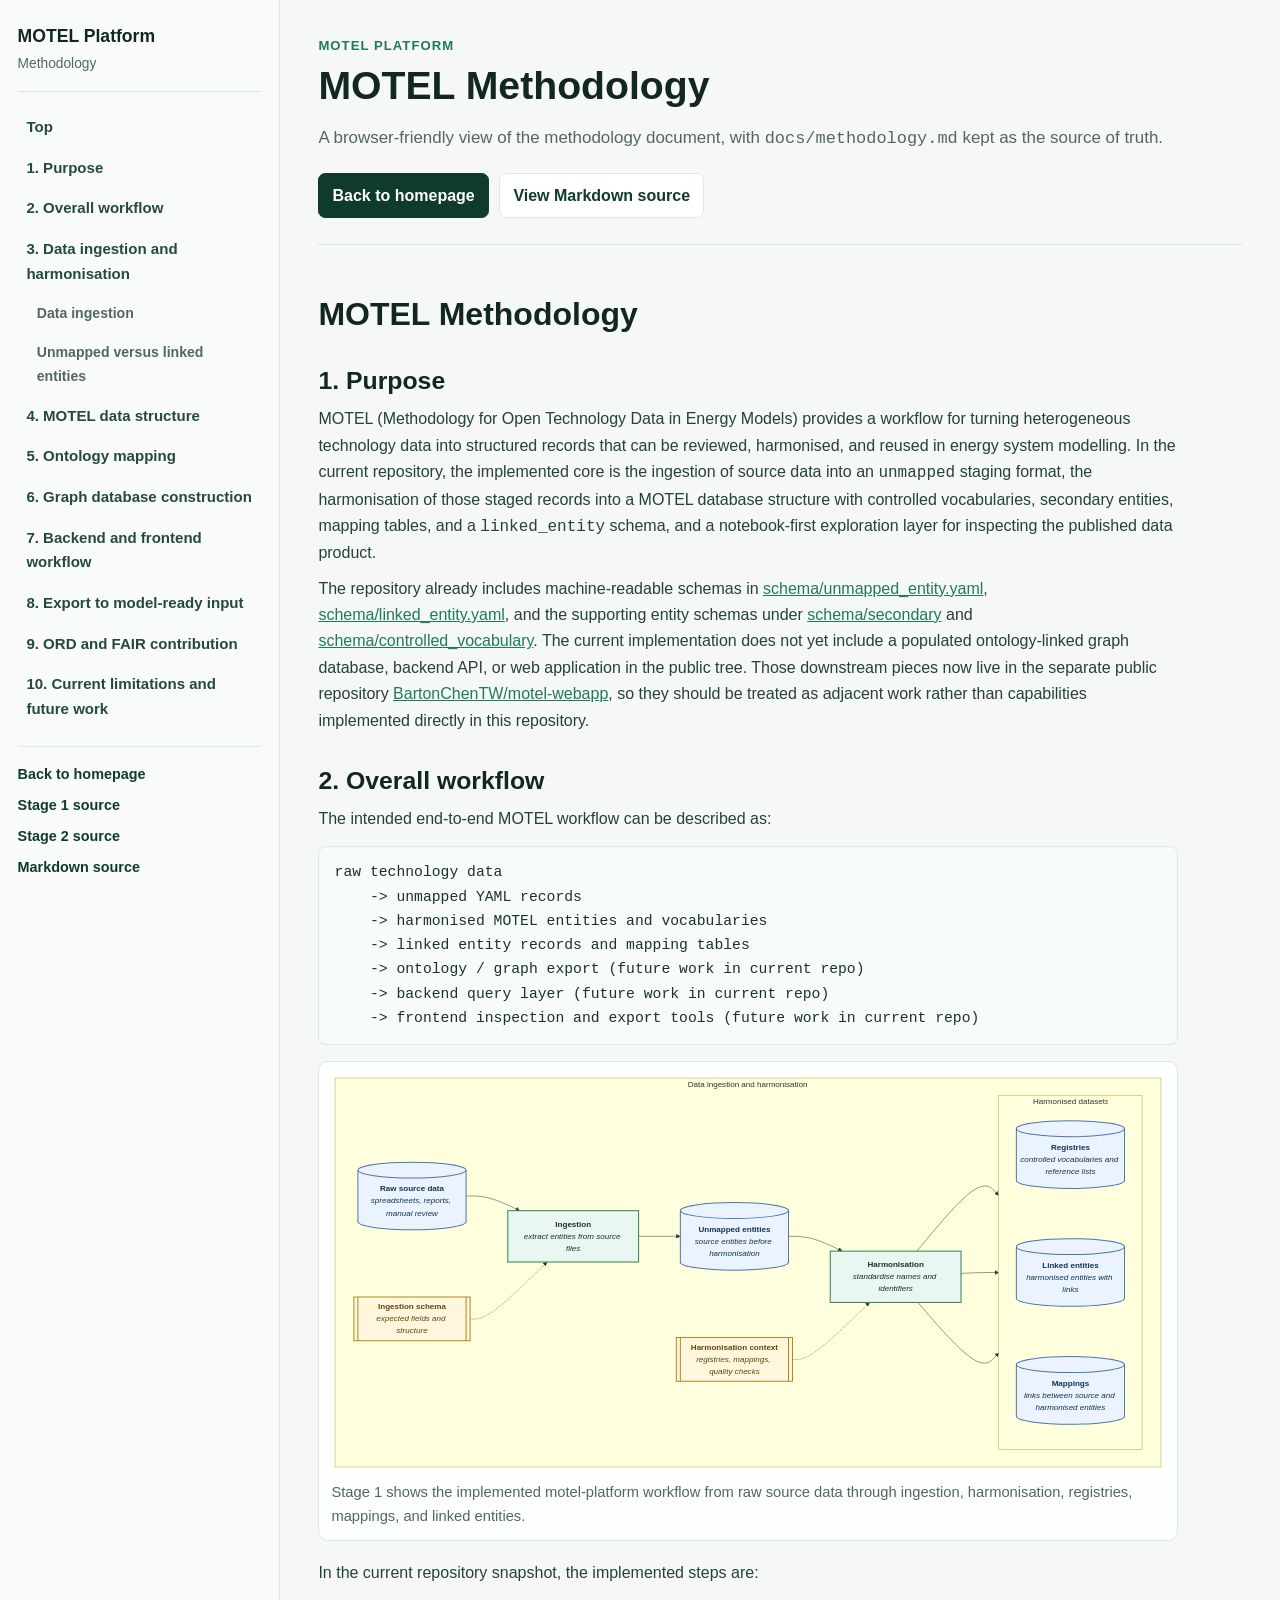
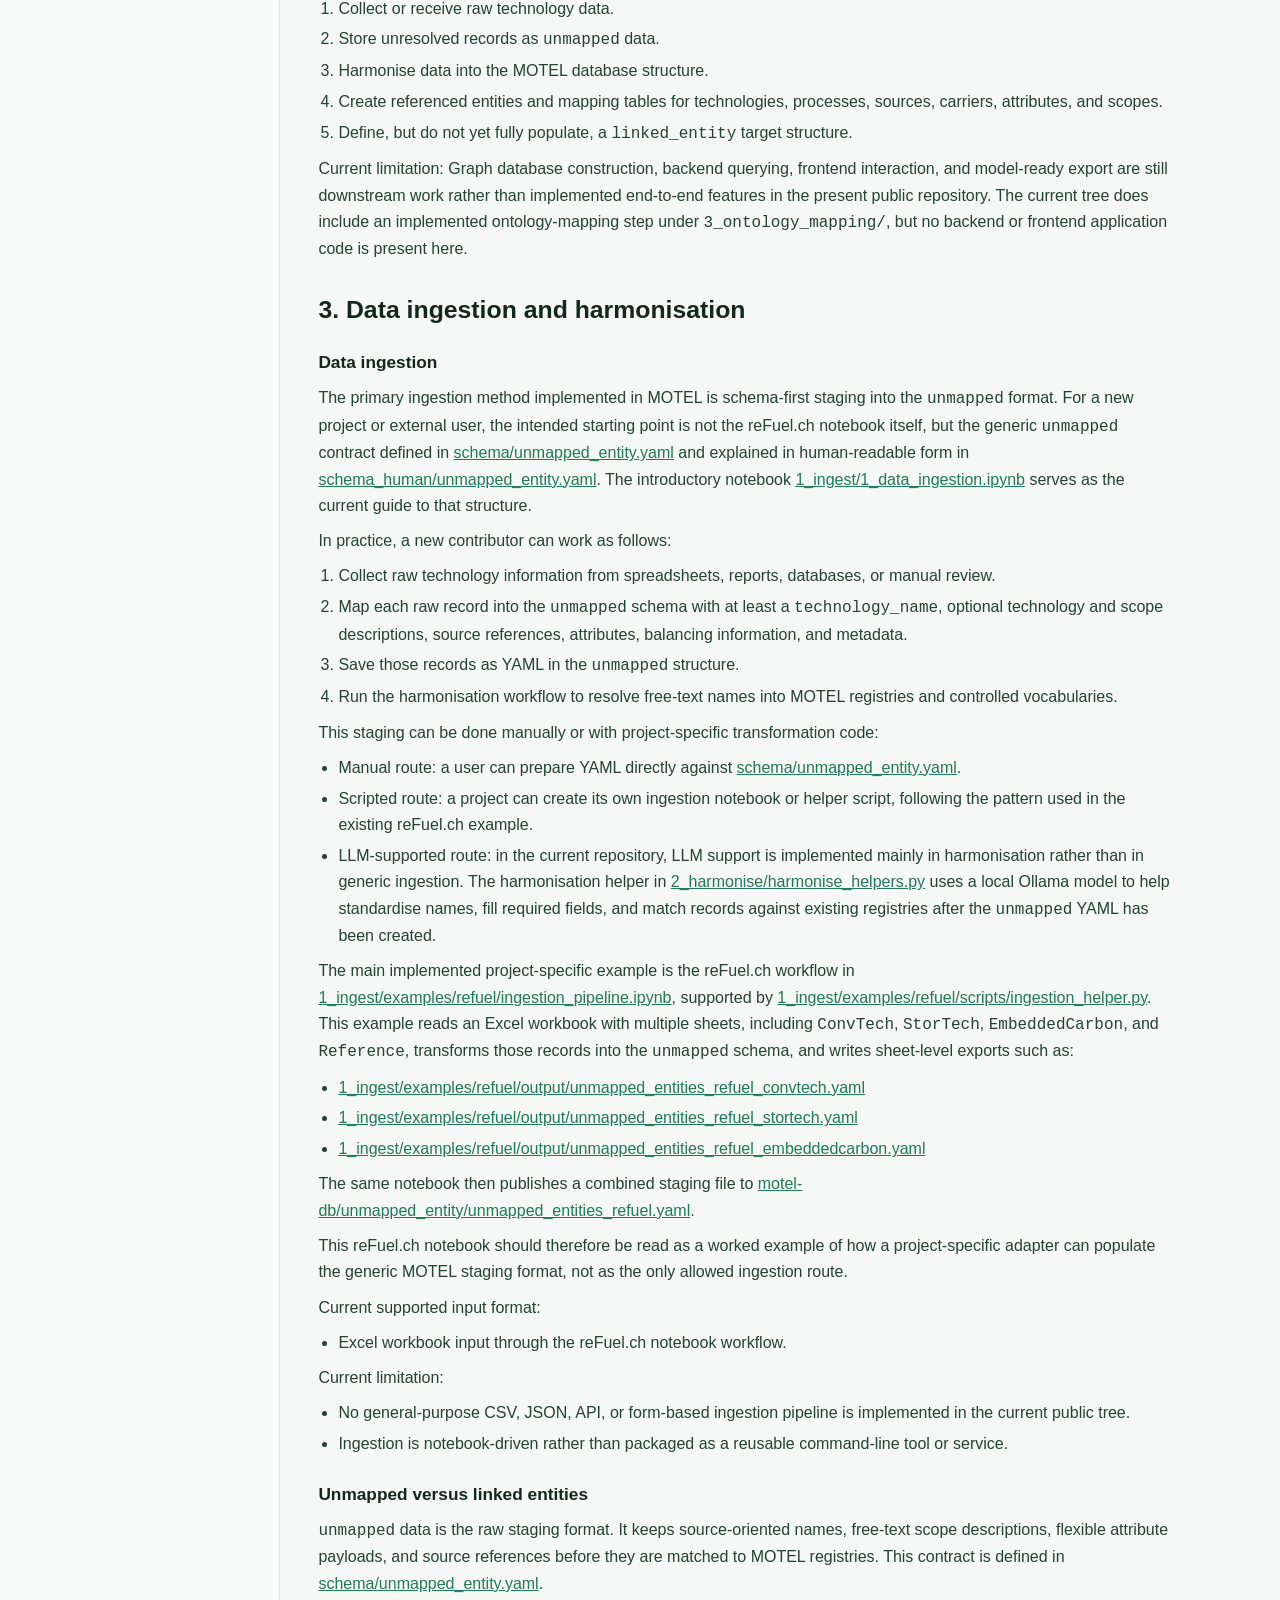
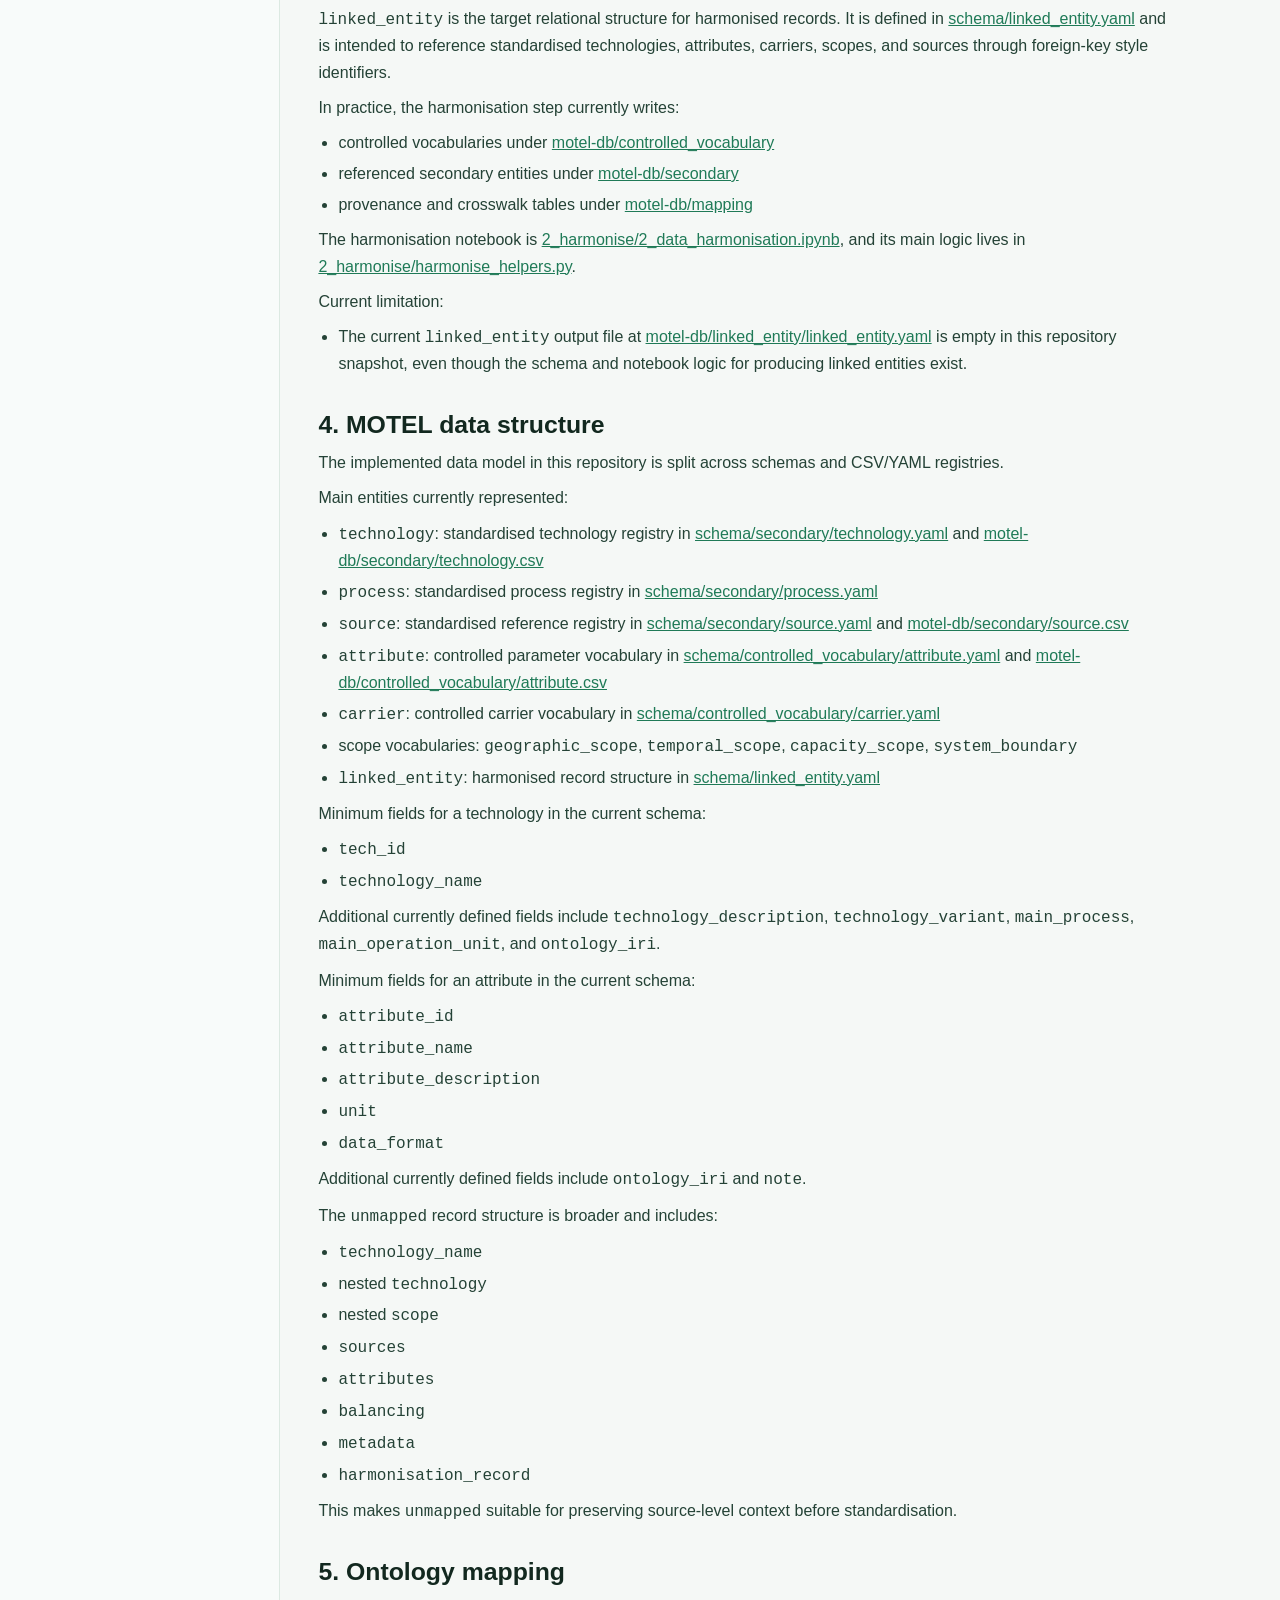
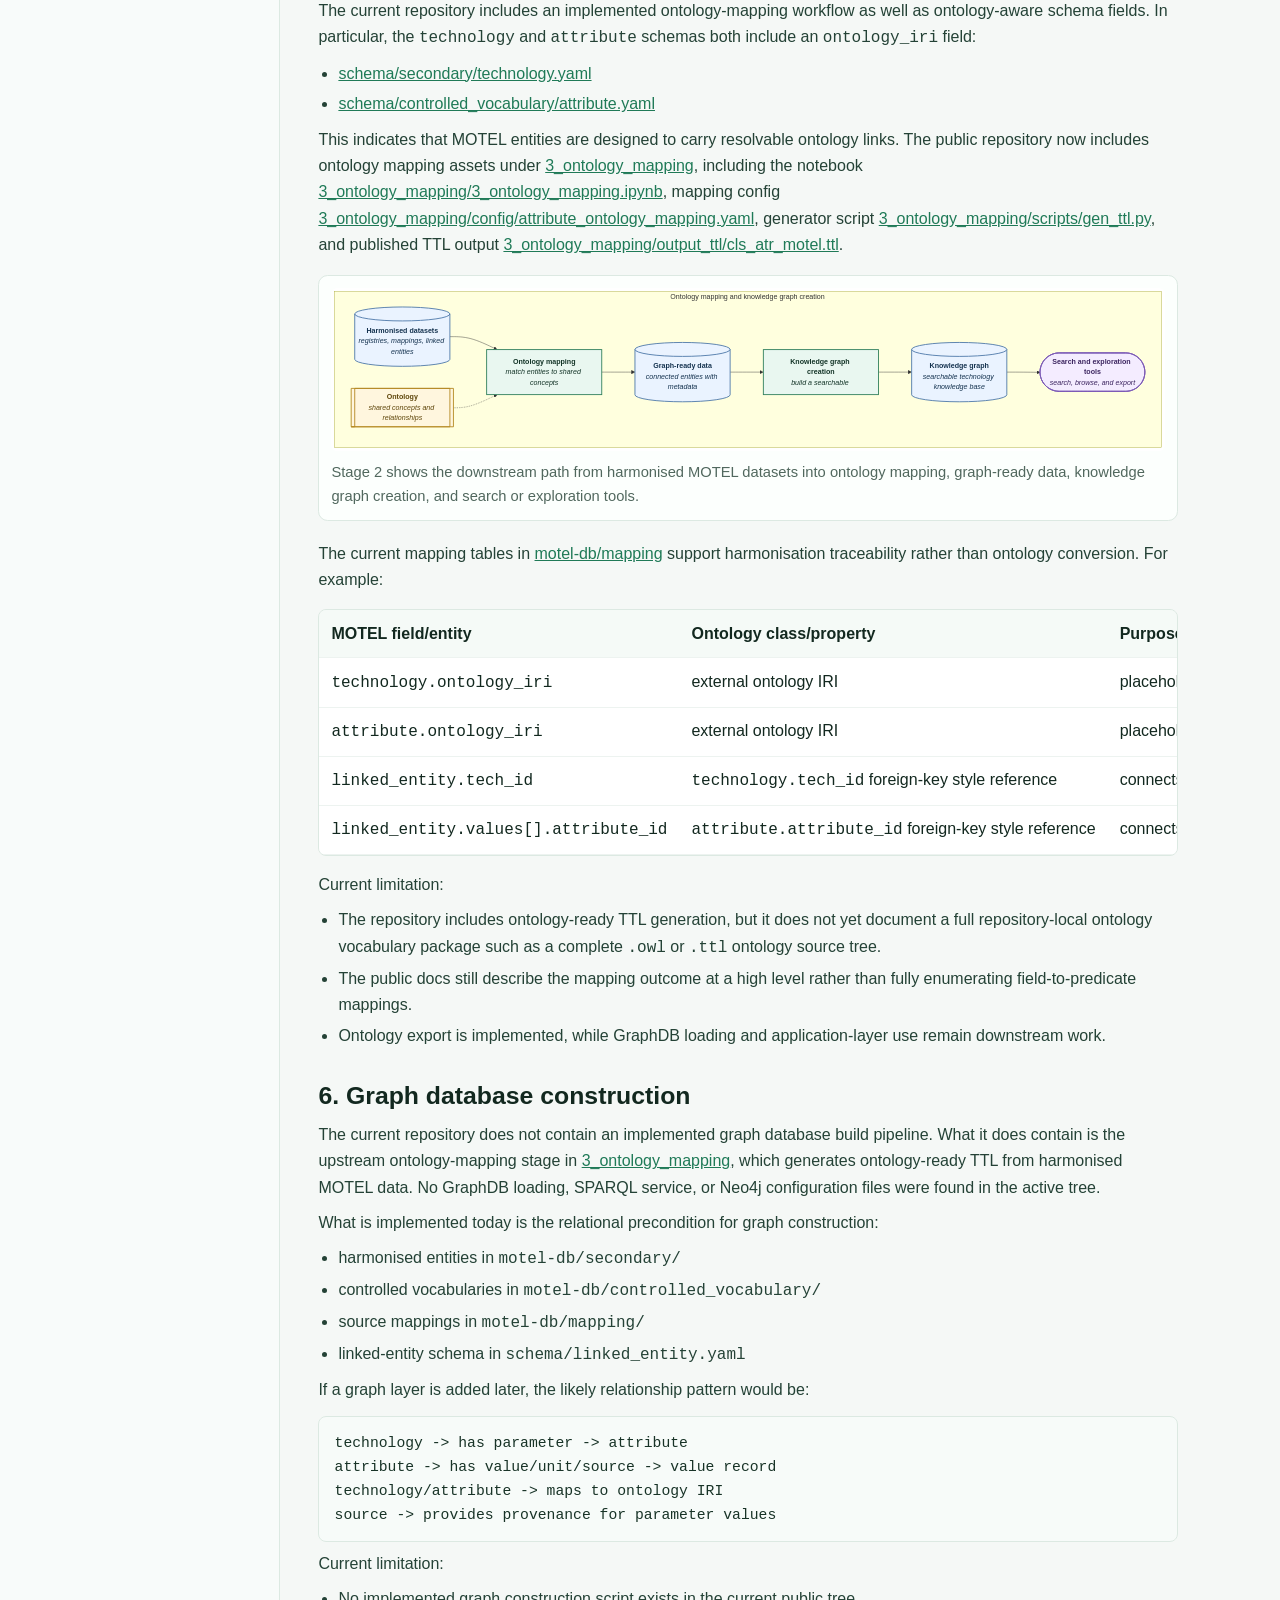
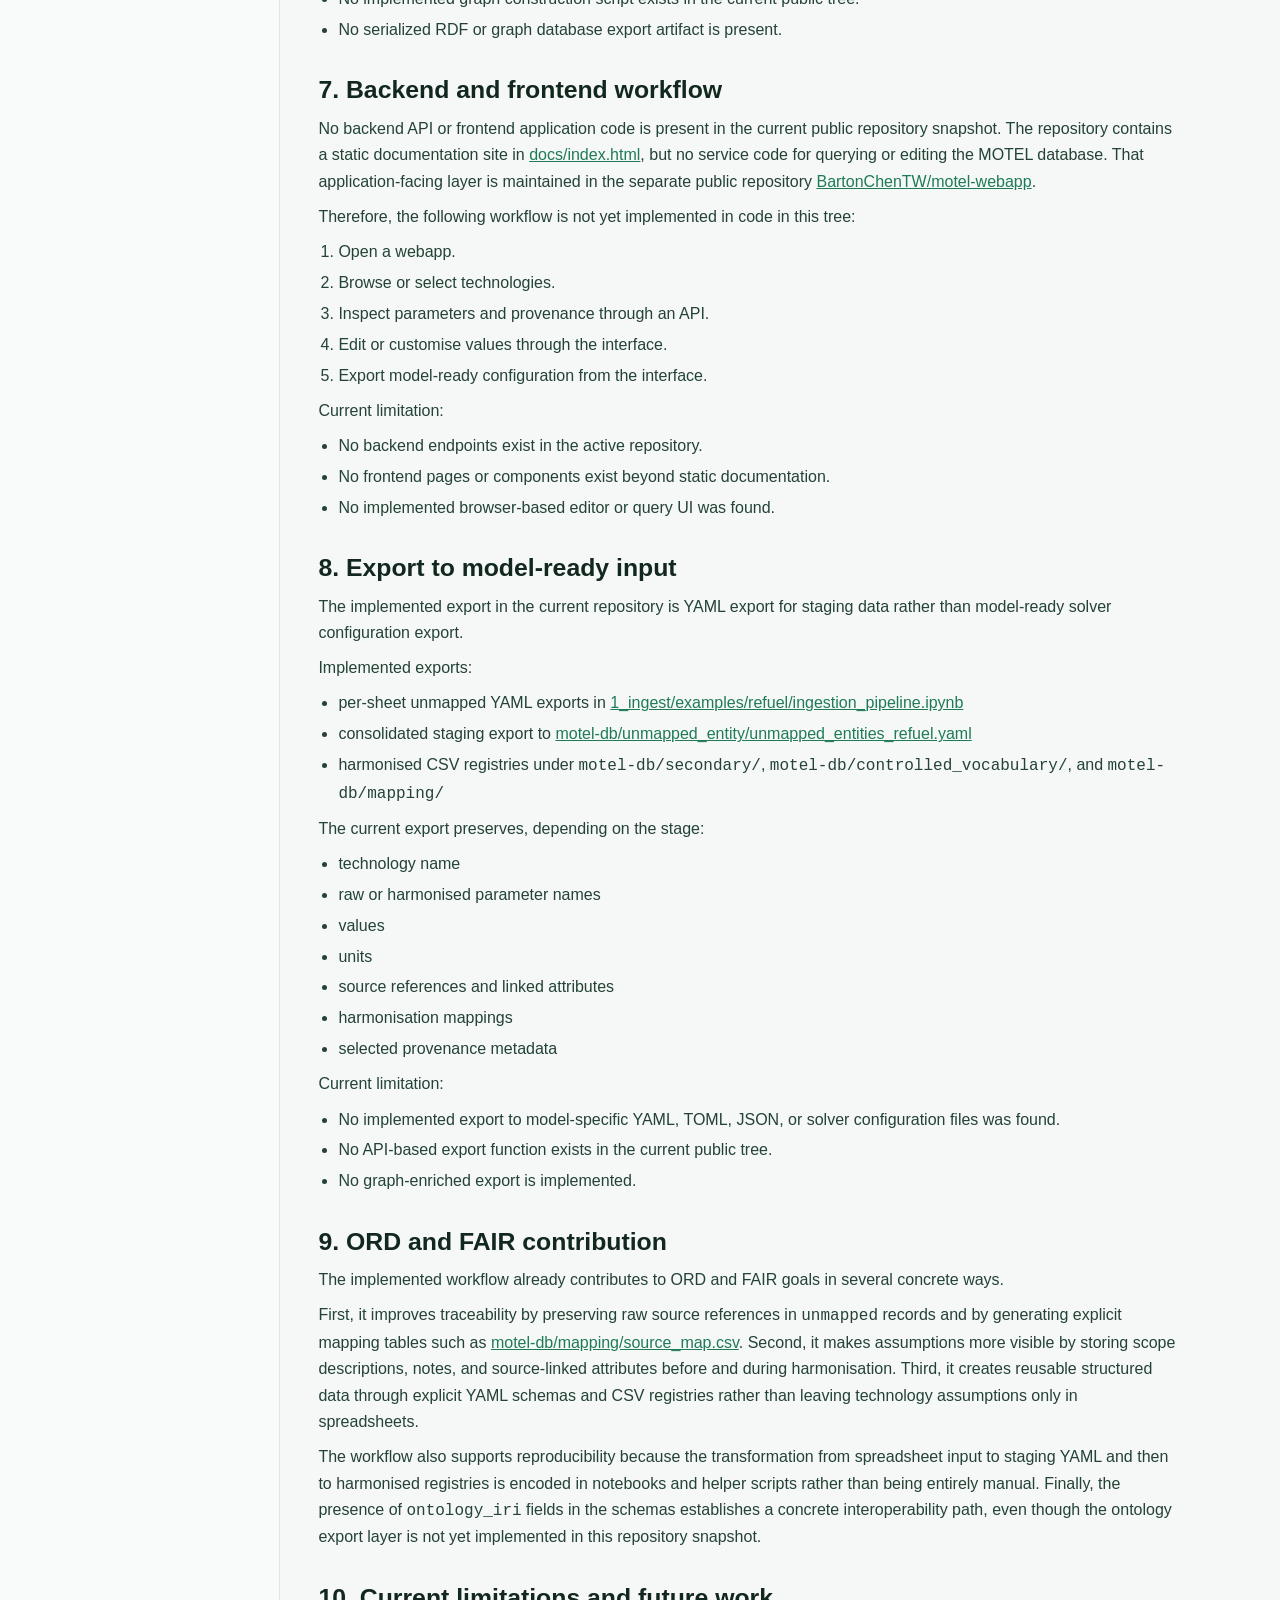
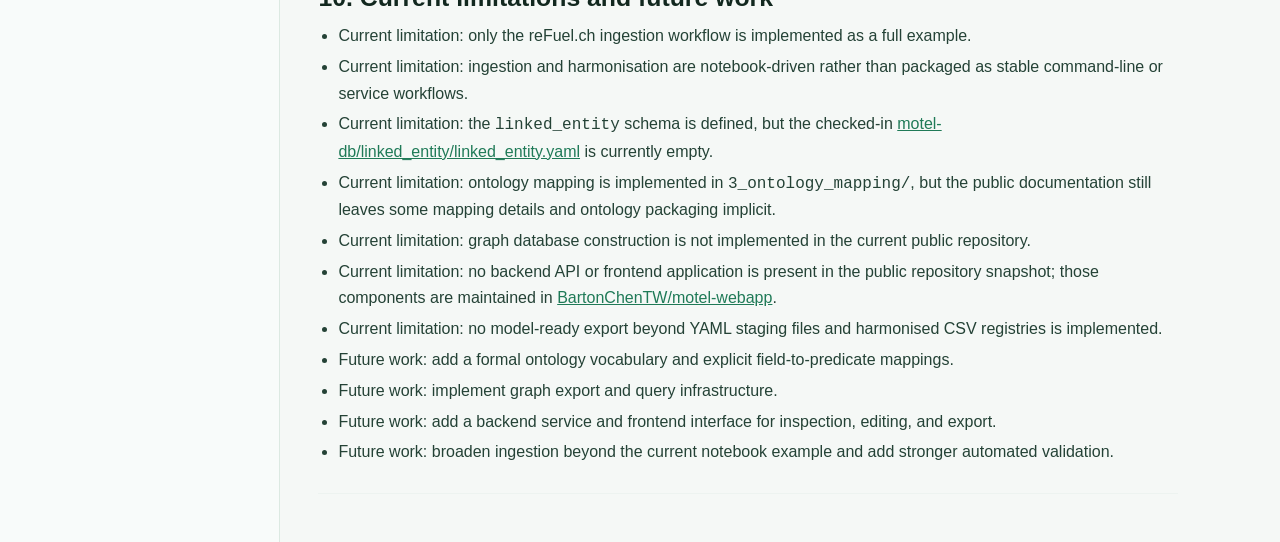
==== commit 1e1abe97: "added folder 4 for data explore" ====
--- a/docs/methodology.html
+++ b/docs/methodology.html
@@ -49,7 +49,7 @@
         <article class="doc-section markdown-body" id="methodology-body">
 <h1 id="motel-methodology">MOTEL Methodology</h1>
 <h2 id="1-purpose">1. Purpose</h2>
-<p>MOTEL (Methodology for Open Technology Data in Energy Models) provides a workflow for turning heterogeneous technology data into structured records that can be reviewed, harmonised, and reused in energy system modelling. In the current repository, the implemented core is the ingestion of source data into an <code>unmapped</code> staging format and the harmonisation of those staged records into a MOTEL database structure with controlled vocabularies, secondary entities, mapping tables, and a <code>linked_entity</code> schema.</p>
+<p>MOTEL (Methodology for Open Technology Data in Energy Models) provides a workflow for turning heterogeneous technology data into structured records that can be reviewed, harmonised, and reused in energy system modelling. In the current repository, the implemented core is the ingestion of source data into an <code>unmapped</code> staging format, the harmonisation of those staged records into a MOTEL database structure with controlled vocabularies, secondary entities, mapping tables, and a <code>linked_entity</code> schema, and a notebook-first exploration layer for inspecting the published data product.</p>
 <p>The repository already includes machine-readable schemas in <a href="https://github.com/BartonChenTW/motel-platform/blob/main/schema/unmapped_entity.yaml">schema/unmapped_entity.yaml</a>, <a href="https://github.com/BartonChenTW/motel-platform/blob/main/schema/linked_entity.yaml">schema/linked_entity.yaml</a>, and the supporting entity schemas under <a href="https://github.com/BartonChenTW/motel-platform/blob/main/schema/secondary/source.yaml">schema/secondary</a> and <a href="https://github.com/BartonChenTW/motel-platform/blob/main/schema/controlled_vocabulary/attribute.yaml">schema/controlled_vocabulary</a>. The current implementation does not yet include a populated ontology-linked graph database, backend API, or web application in the public tree. Those downstream pieces now live in the separate public repository <a href="https://github.com/BartonChenTW/motel-webapp">BartonChenTW/motel-webapp</a>, so they should be treated as adjacent work rather than capabilities implemented directly in this repository.</p>
 <h2 id="2-overall-workflow">2. Overall workflow</h2>
 <p>The intended end-to-end MOTEL workflow can be described as:</p>
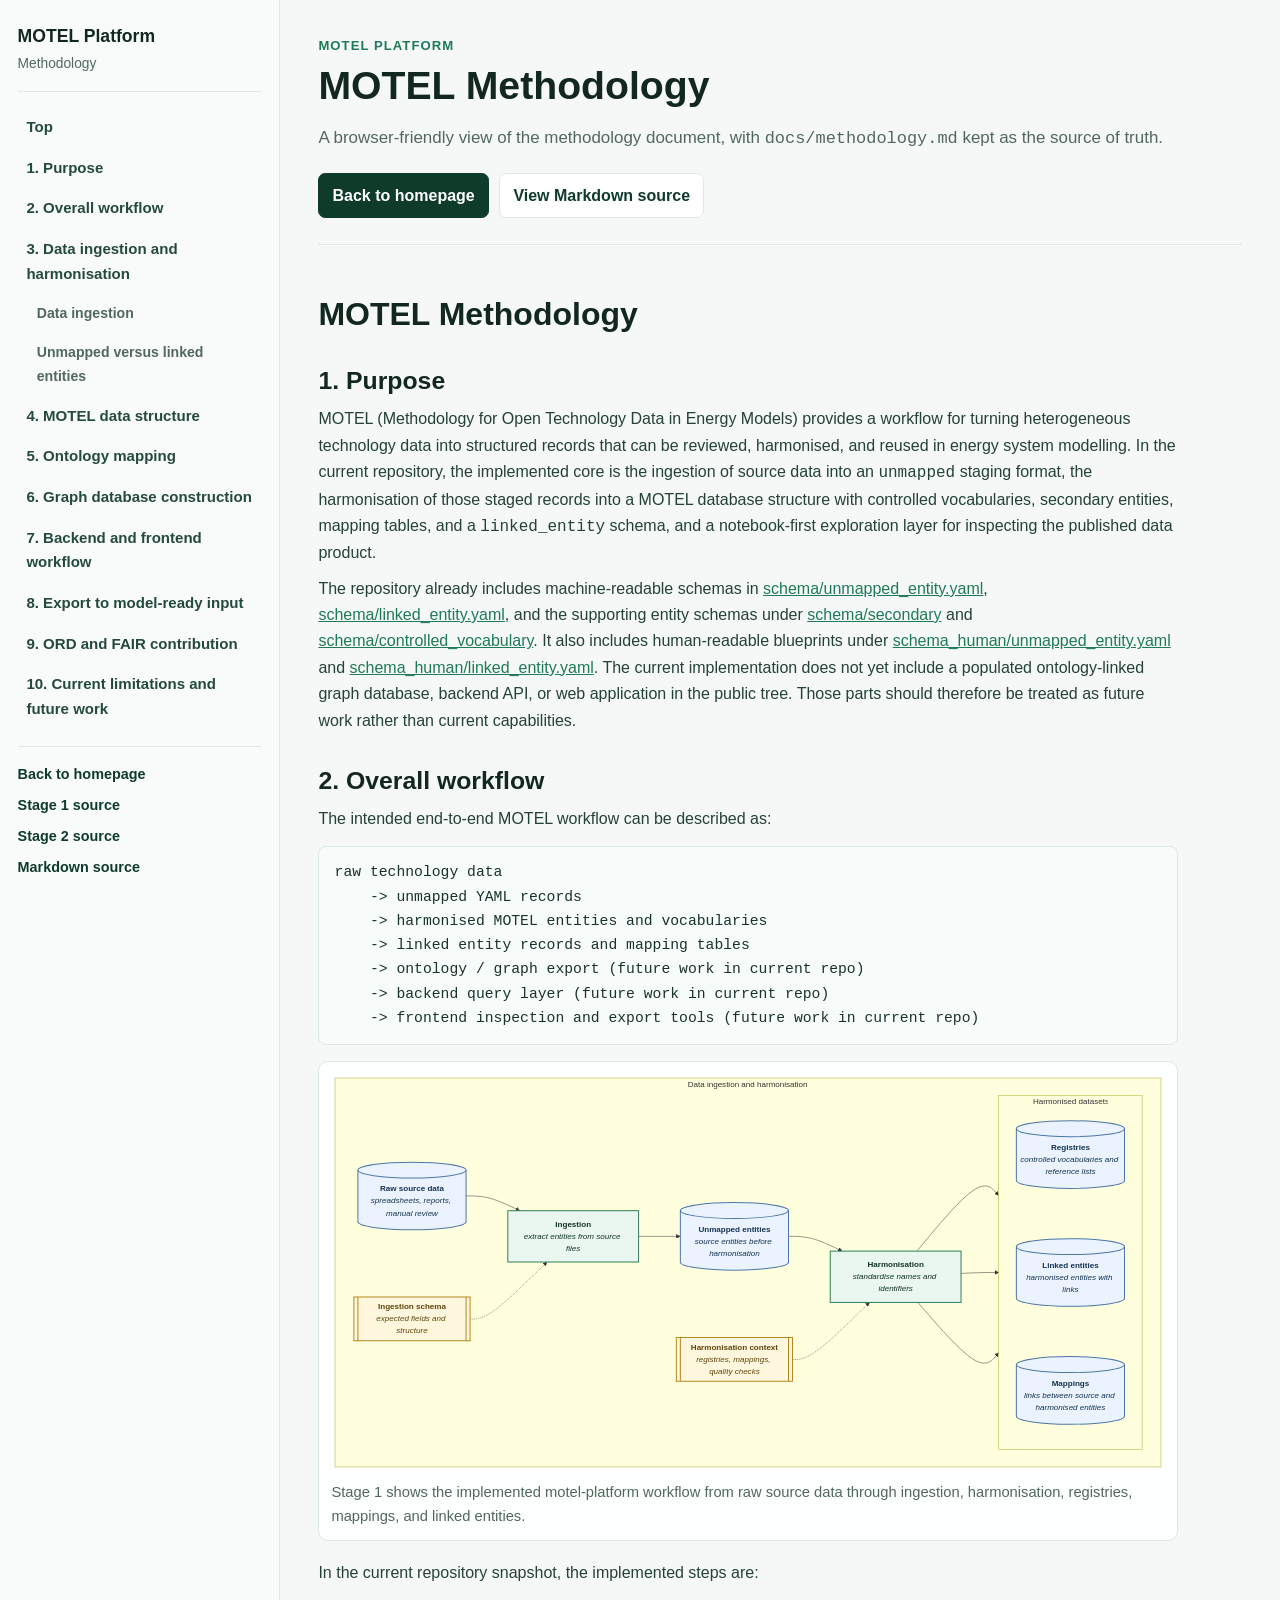
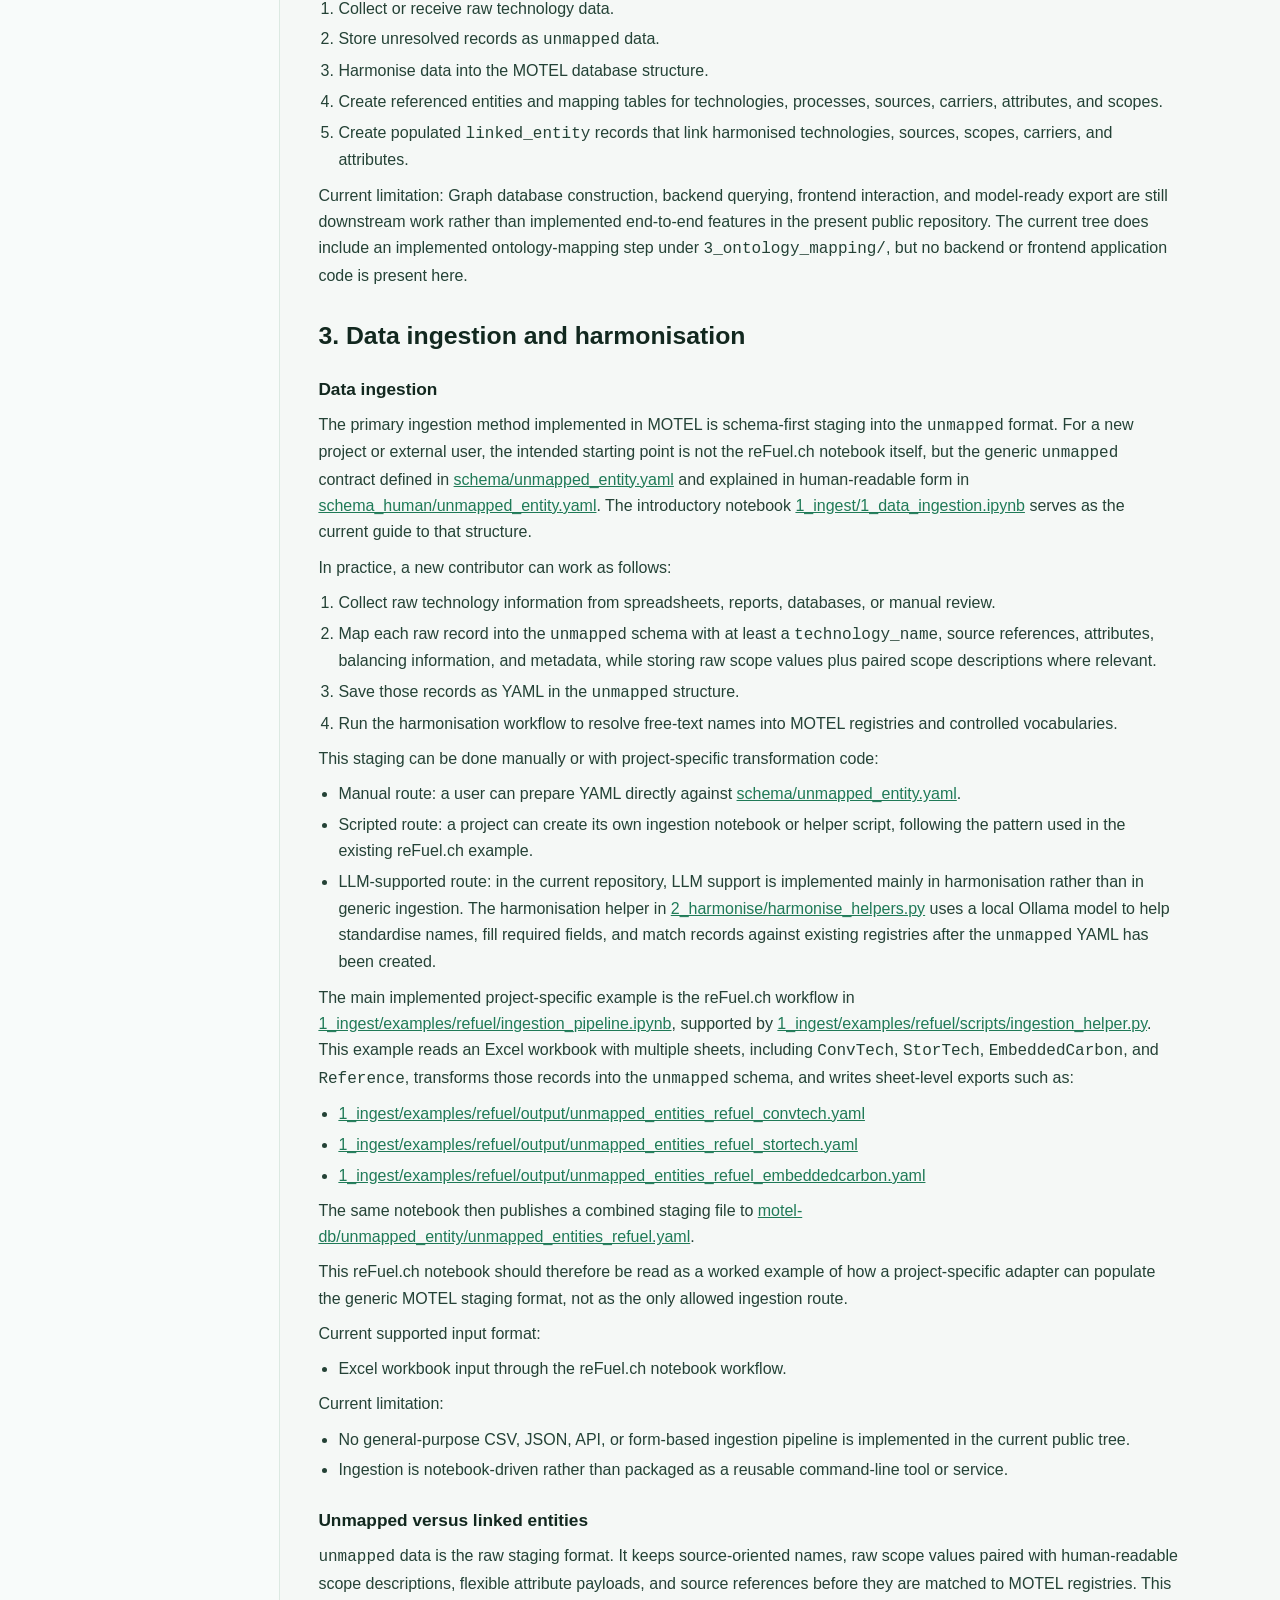
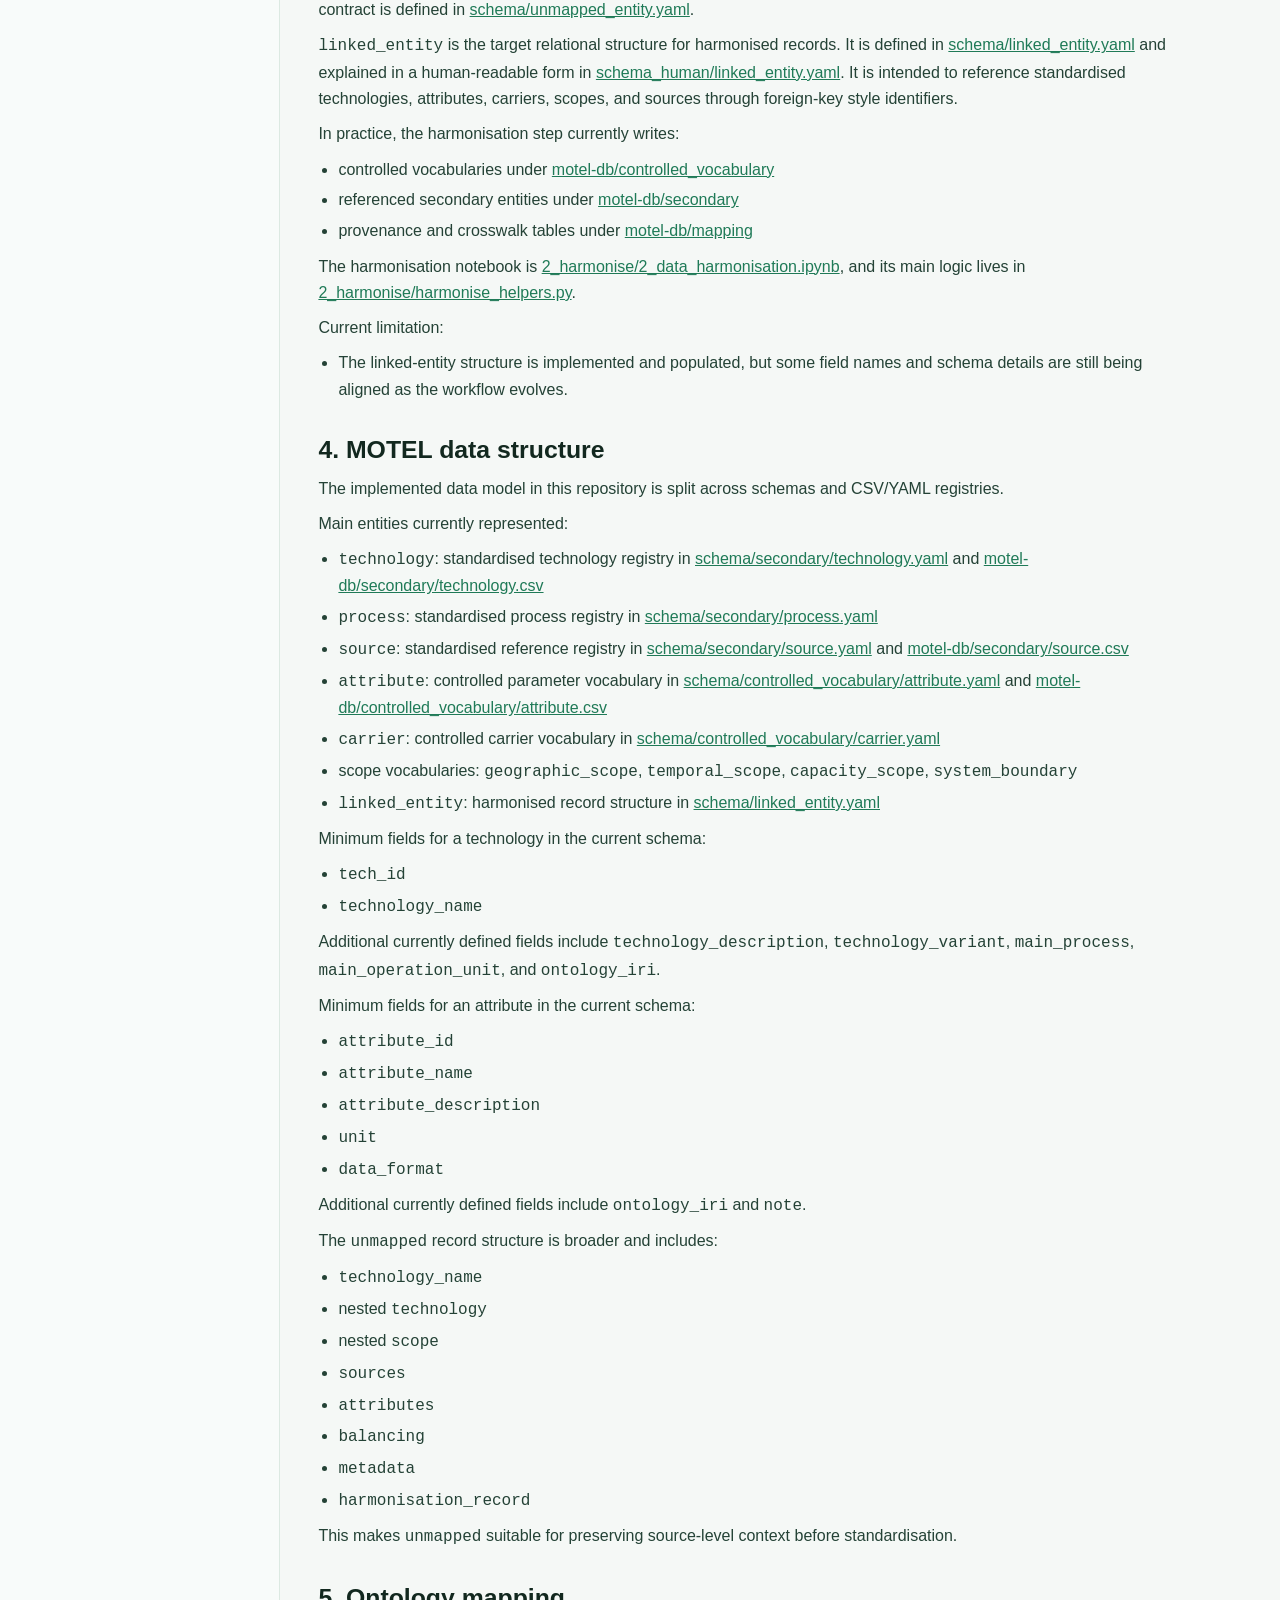
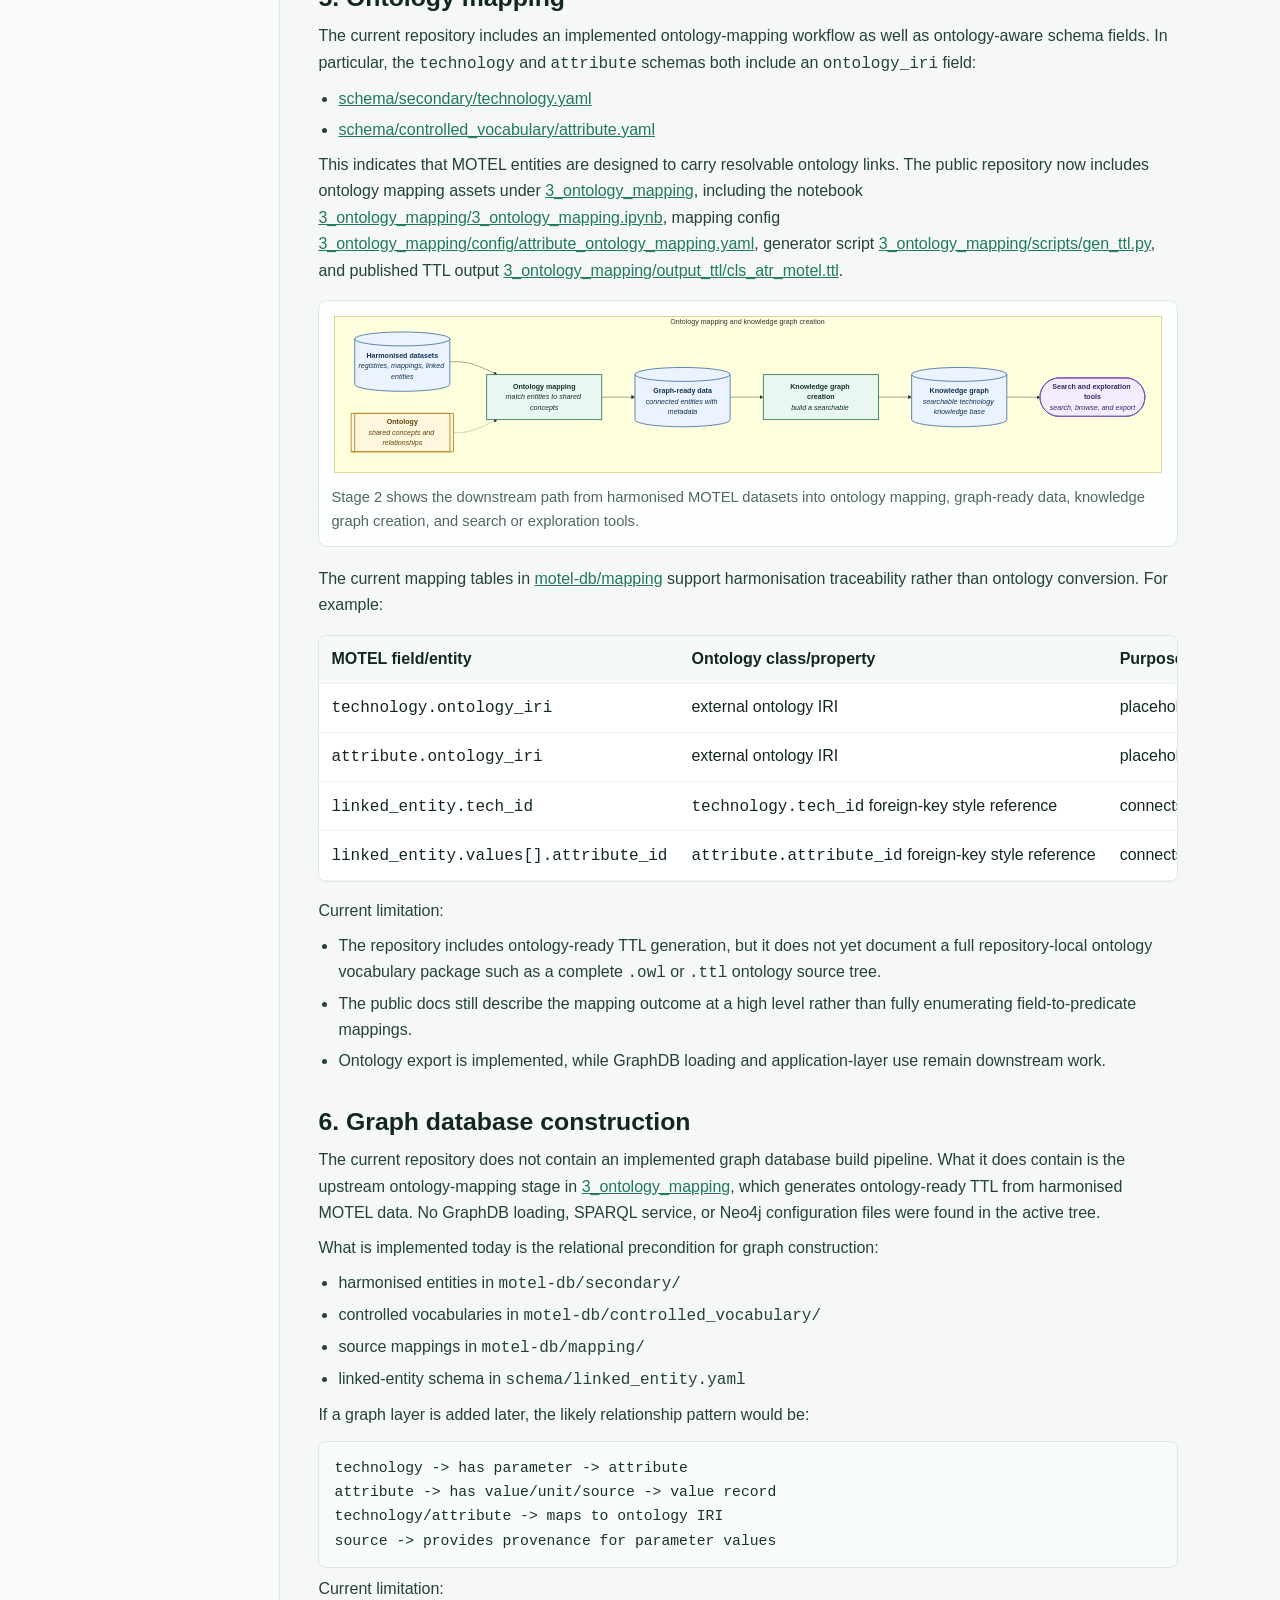
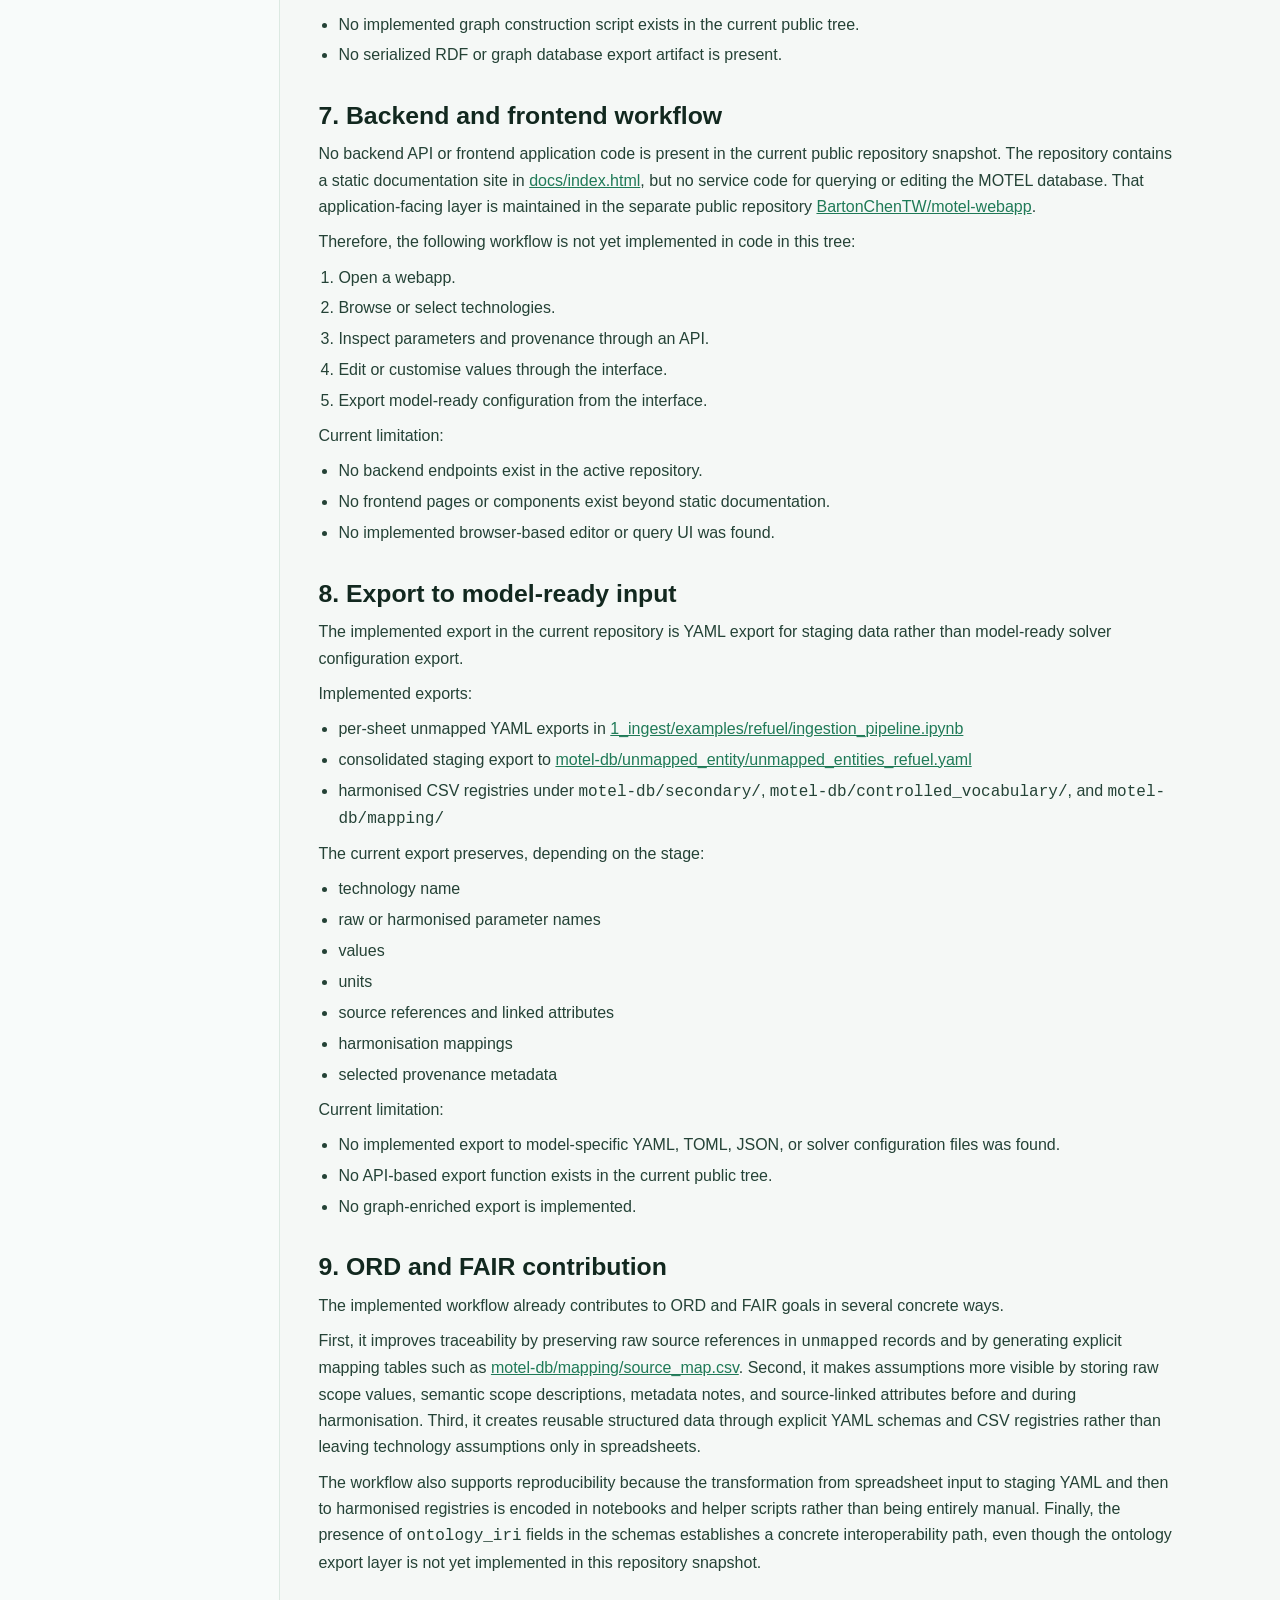
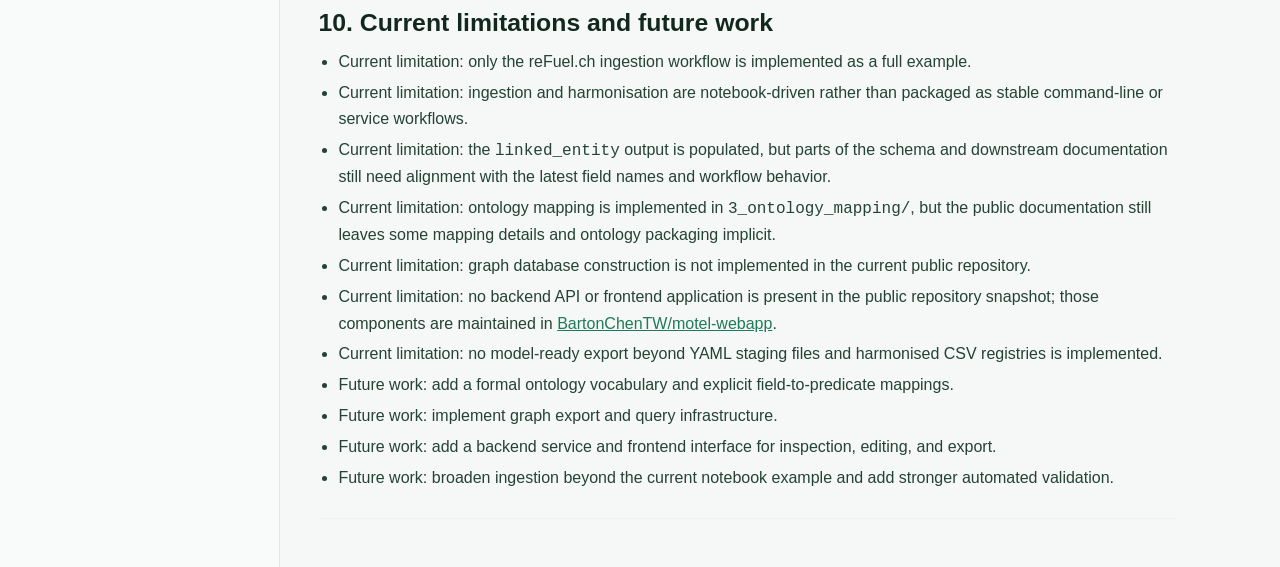
==== commit b3ade4c6: "update docs to reflect the change in the repo" ====
--- a/docs/methodology.html
+++ b/docs/methodology.html
@@ -50,7 +50,7 @@
 <h1 id="motel-methodology">MOTEL Methodology</h1>
 <h2 id="1-purpose">1. Purpose</h2>
 <p>MOTEL (Methodology for Open Technology Data in Energy Models) provides a workflow for turning heterogeneous technology data into structured records that can be reviewed, harmonised, and reused in energy system modelling. In the current repository, the implemented core is the ingestion of source data into an <code>unmapped</code> staging format, the harmonisation of those staged records into a MOTEL database structure with controlled vocabularies, secondary entities, mapping tables, and a <code>linked_entity</code> schema, and a notebook-first exploration layer for inspecting the published data product.</p>
-<p>The repository already includes machine-readable schemas in <a href="https://github.com/BartonChenTW/motel-platform/blob/main/schema/unmapped_entity.yaml">schema/unmapped_entity.yaml</a>, <a href="https://github.com/BartonChenTW/motel-platform/blob/main/schema/linked_entity.yaml">schema/linked_entity.yaml</a>, and the supporting entity schemas under <a href="https://github.com/BartonChenTW/motel-platform/blob/main/schema/secondary/source.yaml">schema/secondary</a> and <a href="https://github.com/BartonChenTW/motel-platform/blob/main/schema/controlled_vocabulary/attribute.yaml">schema/controlled_vocabulary</a>. The current implementation does not yet include a populated ontology-linked graph database, backend API, or web application in the public tree. Those downstream pieces now live in the separate public repository <a href="https://github.com/BartonChenTW/motel-webapp">BartonChenTW/motel-webapp</a>, so they should be treated as adjacent work rather than capabilities implemented directly in this repository.</p>
+<p>The repository already includes machine-readable schemas in <a href="https://github.com/BartonChenTW/motel-platform/blob/main/schema/unmapped_entity.yaml">schema/unmapped_entity.yaml</a>, <a href="https://github.com/BartonChenTW/motel-platform/blob/main/schema/linked_entity.yaml">schema/linked_entity.yaml</a>, and the supporting entity schemas under <a href="https://github.com/BartonChenTW/motel-platform/blob/main/schema/secondary/source.yaml">schema/secondary</a> and <a href="https://github.com/BartonChenTW/motel-platform/blob/main/schema/controlled_vocabulary/attribute.yaml">schema/controlled_vocabulary</a>. It also includes human-readable blueprints under <a href="https://github.com/BartonChenTW/motel-platform/blob/main/schema_human/unmapped_entity.yaml">schema_human/unmapped_entity.yaml</a> and <a href="https://github.com/BartonChenTW/motel-platform/blob/main/schema_human/linked_entity.yaml">schema_human/linked_entity.yaml</a>. The current implementation does not yet include a populated ontology-linked graph database, backend API, or web application in the public tree. Those parts should therefore be treated as future work rather than current capabilities.</p>
 <h2 id="2-overall-workflow">2. Overall workflow</h2>
 <p>The intended end-to-end MOTEL workflow can be described as:</p>
 <pre><code class="language-text">raw technology data
@@ -62,13 +62,13 @@
     -&gt; frontend inspection and export tools (future work in current repo)</code></pre>
 <figure class="diagram-figure"><img src="assets/ingest_harmonise.svg" alt="Diagram of the MOTEL ingestion and harmonisation workflow" /><figcaption>Stage 1 shows the implemented motel-platform workflow from raw source data through ingestion, harmonisation, registries, mappings, and linked entities.</figcaption></figure>
 <p>In the current repository snapshot, the implemented steps are:</p>
-<ol><li>Collect or receive raw technology data.</li><li>Store unresolved records as <code>unmapped</code> data.</li><li>Harmonise data into the MOTEL database structure.</li><li>Create referenced entities and mapping tables for technologies, processes, sources, carriers, attributes, and scopes.</li><li>Define, but do not yet fully populate, a <code>linked_entity</code> target structure.</li></ol>
+<ol><li>Collect or receive raw technology data.</li><li>Store unresolved records as <code>unmapped</code> data.</li><li>Harmonise data into the MOTEL database structure.</li><li>Create referenced entities and mapping tables for technologies, processes, sources, carriers, attributes, and scopes.</li><li>Create populated <code>linked_entity</code> records that link harmonised technologies, sources, scopes, carriers, and attributes.</li></ol>
 <p>Current limitation: Graph database construction, backend querying, frontend interaction, and model-ready export are still downstream work rather than implemented end-to-end features in the present public repository. The current tree does include an implemented ontology-mapping step under <code>3_ontology_mapping/</code>, but no backend or frontend application code is present here.</p>
 <h2 id="3-data-ingestion-and-harmonisation">3. Data ingestion and harmonisation</h2>
 <h3 id="data-ingestion">Data ingestion</h3>
 <p>The primary ingestion method implemented in MOTEL is schema-first staging into the <code>unmapped</code> format. For a new project or external user, the intended starting point is not the reFuel.ch notebook itself, but the generic <code>unmapped</code> contract defined in <a href="https://github.com/BartonChenTW/motel-platform/blob/main/schema/unmapped_entity.yaml">schema/unmapped_entity.yaml</a> and explained in human-readable form in <a href="https://github.com/BartonChenTW/motel-platform/blob/main/schema_human/unmapped_entity.yaml">schema_human/unmapped_entity.yaml</a>. The introductory notebook <a href="https://github.com/BartonChenTW/motel-platform/blob/main/1_ingest/1_data_ingestion.ipynb">1_ingest/1_data_ingestion.ipynb</a> serves as the current guide to that structure.</p>
 <p>In practice, a new contributor can work as follows:</p>
-<ol><li>Collect raw technology information from spreadsheets, reports, databases, or manual review.</li><li>Map each raw record into the <code>unmapped</code> schema with at least a <code>technology_name</code>, optional technology and scope descriptions, source references, attributes, balancing information, and metadata.</li><li>Save those records as YAML in the <code>unmapped</code> structure.</li><li>Run the harmonisation workflow to resolve free-text names into MOTEL registries and controlled vocabularies.</li></ol>
+<ol><li>Collect raw technology information from spreadsheets, reports, databases, or manual review.</li><li>Map each raw record into the <code>unmapped</code> schema with at least a <code>technology_name</code>, source references, attributes, balancing information, and metadata, while storing raw scope values plus paired scope descriptions where relevant.</li><li>Save those records as YAML in the <code>unmapped</code> structure.</li><li>Run the harmonisation workflow to resolve free-text names into MOTEL registries and controlled vocabularies.</li></ol>
 <p>This staging can be done manually or with project-specific transformation code:</p>
 <ul><li>Manual route: a user can prepare YAML directly against <a href="https://github.com/BartonChenTW/motel-platform/blob/main/schema/unmapped_entity.yaml">schema/unmapped_entity.yaml</a>.</li><li>Scripted route: a project can create its own ingestion notebook or helper script, following the pattern used in the existing reFuel.ch example.</li><li>LLM-supported route: in the current repository, LLM support is implemented mainly in harmonisation rather than in generic ingestion. The harmonisation helper in <a href="https://github.com/BartonChenTW/motel-platform/blob/main/2_harmonise/harmonise_helpers.py">2_harmonise/harmonise_helpers.py</a> uses a local Ollama model to help standardise names, fill required fields, and match records against existing registries after the <code>unmapped</code> YAML has been created.</li></ul>
 <p>The main implemented project-specific example is the reFuel.ch workflow in <a href="https://github.com/BartonChenTW/motel-platform/blob/main/1_ingest/examples/refuel/ingestion_pipeline.ipynb">1_ingest/examples/refuel/ingestion_pipeline.ipynb</a>, supported by <a href="https://github.com/BartonChenTW/motel-platform/blob/main/1_ingest/examples/refuel/scripts/ingestion_helper.py">1_ingest/examples/refuel/scripts/ingestion_helper.py</a>. This example reads an Excel workbook with multiple sheets, including <code>ConvTech</code>, <code>StorTech</code>, <code>EmbeddedCarbon</code>, and <code>Reference</code>, transforms those records into the <code>unmapped</code> schema, and writes sheet-level exports such as:</p>
@@ -80,13 +80,13 @@
 <p>Current limitation:</p>
 <ul><li>No general-purpose CSV, JSON, API, or form-based ingestion pipeline is implemented in the current public tree.</li><li>Ingestion is notebook-driven rather than packaged as a reusable command-line tool or service.</li></ul>
 <h3 id="unmapped-versus-linked-entities">Unmapped versus linked entities</h3>
-<p><code>unmapped</code> data is the raw staging format. It keeps source-oriented names, free-text scope descriptions, flexible attribute payloads, and source references before they are matched to MOTEL registries. This contract is defined in <a href="https://github.com/BartonChenTW/motel-platform/blob/main/schema/unmapped_entity.yaml">schema/unmapped_entity.yaml</a>.</p>
-<p><code>linked_entity</code> is the target relational structure for harmonised records. It is defined in <a href="https://github.com/BartonChenTW/motel-platform/blob/main/schema/linked_entity.yaml">schema/linked_entity.yaml</a> and is intended to reference standardised technologies, attributes, carriers, scopes, and sources through foreign-key style identifiers.</p>
+<p><code>unmapped</code> data is the raw staging format. It keeps source-oriented names, raw scope values paired with human-readable scope descriptions, flexible attribute payloads, and source references before they are matched to MOTEL registries. This contract is defined in <a href="https://github.com/BartonChenTW/motel-platform/blob/main/schema/unmapped_entity.yaml">schema/unmapped_entity.yaml</a>.</p>
+<p><code>linked_entity</code> is the target relational structure for harmonised records. It is defined in <a href="https://github.com/BartonChenTW/motel-platform/blob/main/schema/linked_entity.yaml">schema/linked_entity.yaml</a> and explained in a human-readable form in <a href="https://github.com/BartonChenTW/motel-platform/blob/main/schema_human/linked_entity.yaml">schema_human/linked_entity.yaml</a>. It is intended to reference standardised technologies, attributes, carriers, scopes, and sources through foreign-key style identifiers.</p>
 <p>In practice, the harmonisation step currently writes:</p>
 <ul><li>controlled vocabularies under <a href="https://github.com/BartonChenTW/motel-platform/blob/main/motel-db/controlled_vocabulary/attribute.csv">motel-db/controlled_vocabulary</a></li><li>referenced secondary entities under <a href="https://github.com/BartonChenTW/motel-platform/blob/main/motel-db/secondary/source.csv">motel-db/secondary</a></li><li>provenance and crosswalk tables under <a href="https://github.com/BartonChenTW/motel-platform/blob/main/motel-db/mapping/source_map.csv">motel-db/mapping</a></li></ul>
 <p>The harmonisation notebook is <a href="https://github.com/BartonChenTW/motel-platform/blob/main/2_harmonise/2_data_harmonisation.ipynb">2_harmonise/2_data_harmonisation.ipynb</a>, and its main logic lives in <a href="https://github.com/BartonChenTW/motel-platform/blob/main/2_harmonise/harmonise_helpers.py">2_harmonise/harmonise_helpers.py</a>.</p>
 <p>Current limitation:</p>
-<ul><li>The current <code>linked_entity</code> output file at <a href="https://github.com/BartonChenTW/motel-platform/blob/main/motel-db/linked_entity/linked_entity.yaml">motel-db/linked_entity/linked_entity.yaml</a> is empty in this repository snapshot, even though the schema and notebook logic for producing linked entities exist.</li></ul>
+<ul><li>The linked-entity structure is implemented and populated, but some field names and schema details are still being aligned as the workflow evolves.</li></ul>
 <h2 id="4-motel-data-structure">4. MOTEL data structure</h2>
 <p>The implemented data model in this repository is split across schemas and CSV/YAML registries.</p>
 <p>Main entities currently represented:</p>
@@ -136,10 +136,10 @@
 <ul><li>No implemented export to model-specific YAML, TOML, JSON, or solver configuration files was found.</li><li>No API-based export function exists in the current public tree.</li><li>No graph-enriched export is implemented.</li></ul>
 <h2 id="9-ord-and-fair-contribution">9. ORD and FAIR contribution</h2>
 <p>The implemented workflow already contributes to ORD and FAIR goals in several concrete ways.</p>
-<p>First, it improves traceability by preserving raw source references in <code>unmapped</code> records and by generating explicit mapping tables such as <a href="https://github.com/BartonChenTW/motel-platform/blob/main/motel-db/mapping/source_map.csv">motel-db/mapping/source_map.csv</a>. Second, it makes assumptions more visible by storing scope descriptions, notes, and source-linked attributes before and during harmonisation. Third, it creates reusable structured data through explicit YAML schemas and CSV registries rather than leaving technology assumptions only in spreadsheets.</p>
+<p>First, it improves traceability by preserving raw source references in <code>unmapped</code> records and by generating explicit mapping tables such as <a href="https://github.com/BartonChenTW/motel-platform/blob/main/motel-db/mapping/source_map.csv">motel-db/mapping/source_map.csv</a>. Second, it makes assumptions more visible by storing raw scope values, semantic scope descriptions, metadata notes, and source-linked attributes before and during harmonisation. Third, it creates reusable structured data through explicit YAML schemas and CSV registries rather than leaving technology assumptions only in spreadsheets.</p>
 <p>The workflow also supports reproducibility because the transformation from spreadsheet input to staging YAML and then to harmonised registries is encoded in notebooks and helper scripts rather than being entirely manual. Finally, the presence of <code>ontology_iri</code> fields in the schemas establishes a concrete interoperability path, even though the ontology export layer is not yet implemented in this repository snapshot.</p>
 <h2 id="10-current-limitations-and-future-work">10. Current limitations and future work</h2>
-<ul><li>Current limitation: only the reFuel.ch ingestion workflow is implemented as a full example.</li><li>Current limitation: ingestion and harmonisation are notebook-driven rather than packaged as stable command-line or service workflows.</li><li>Current limitation: the <code>linked_entity</code> schema is defined, but the checked-in <a href="https://github.com/BartonChenTW/motel-platform/blob/main/motel-db/linked_entity/linked_entity.yaml">motel-db/linked_entity/linked_entity.yaml</a> is currently empty.</li><li>Current limitation: ontology mapping is implemented in <code>3_ontology_mapping/</code>, but the public documentation still leaves some mapping details and ontology packaging implicit.</li><li>Current limitation: graph database construction is not implemented in the current public repository.</li><li>Current limitation: no backend API or frontend application is present in the public repository snapshot; those components are maintained in <a href="https://github.com/BartonChenTW/motel-webapp">BartonChenTW/motel-webapp</a>.</li><li>Current limitation: no model-ready export beyond YAML staging files and harmonised CSV registries is implemented.</li><li>Future work: add a formal ontology vocabulary and explicit field-to-predicate mappings.</li><li>Future work: implement graph export and query infrastructure.</li><li>Future work: add a backend service and frontend interface for inspection, editing, and export.</li><li>Future work: broaden ingestion beyond the current notebook example and add stronger automated validation.</li></ul>
+<ul><li>Current limitation: only the reFuel.ch ingestion workflow is implemented as a full example.</li><li>Current limitation: ingestion and harmonisation are notebook-driven rather than packaged as stable command-line or service workflows.</li><li>Current limitation: the <code>linked_entity</code> output is populated, but parts of the schema and downstream documentation still need alignment with the latest field names and workflow behavior.</li><li>Current limitation: ontology mapping is implemented in <code>3_ontology_mapping/</code>, but the public documentation still leaves some mapping details and ontology packaging implicit.</li><li>Current limitation: graph database construction is not implemented in the current public repository.</li><li>Current limitation: no backend API or frontend application is present in the public repository snapshot; those components are maintained in <a href="https://github.com/BartonChenTW/motel-webapp">BartonChenTW/motel-webapp</a>.</li><li>Current limitation: no model-ready export beyond YAML staging files and harmonised CSV registries is implemented.</li><li>Future work: add a formal ontology vocabulary and explicit field-to-predicate mappings.</li><li>Future work: implement graph export and query infrastructure.</li><li>Future work: add a backend service and frontend interface for inspection, editing, and export.</li><li>Future work: broaden ingestion beyond the current notebook example and add stronger automated validation.</li></ul>
         </article>
       </main>
     </div>
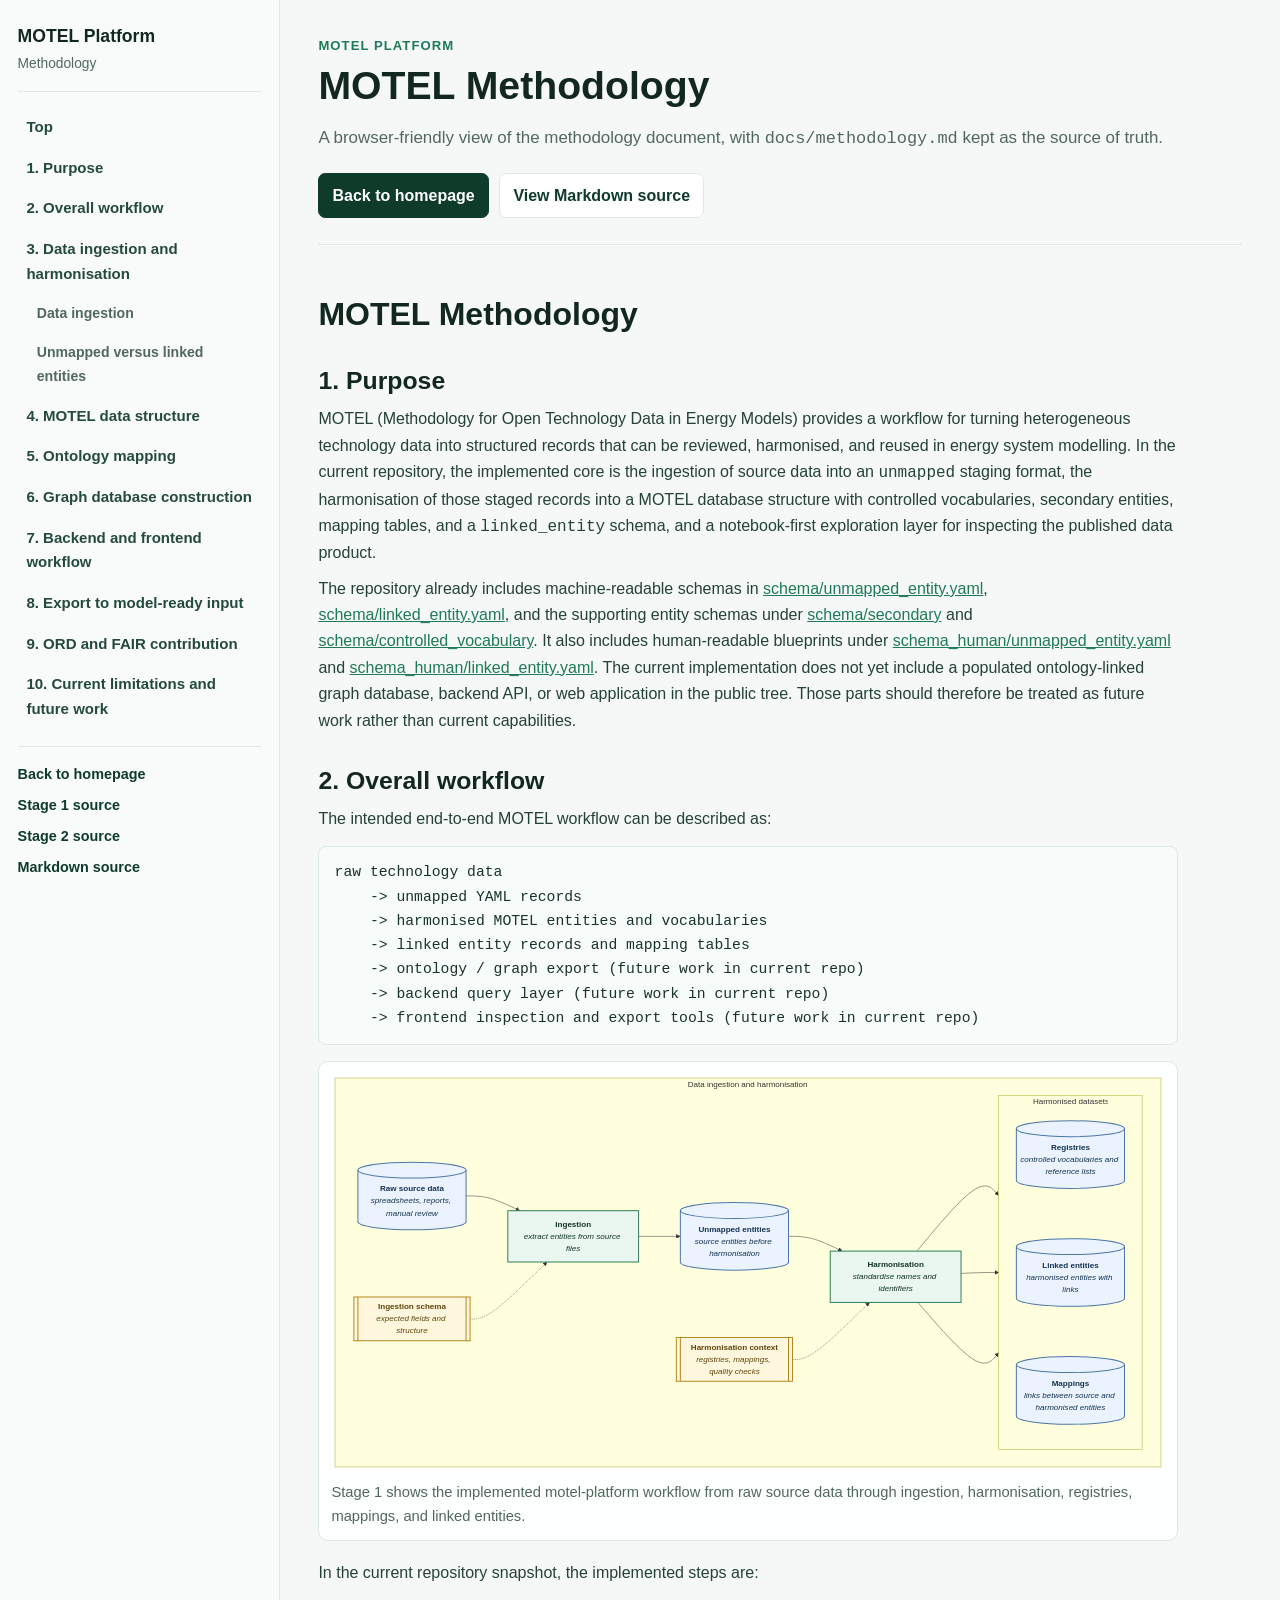
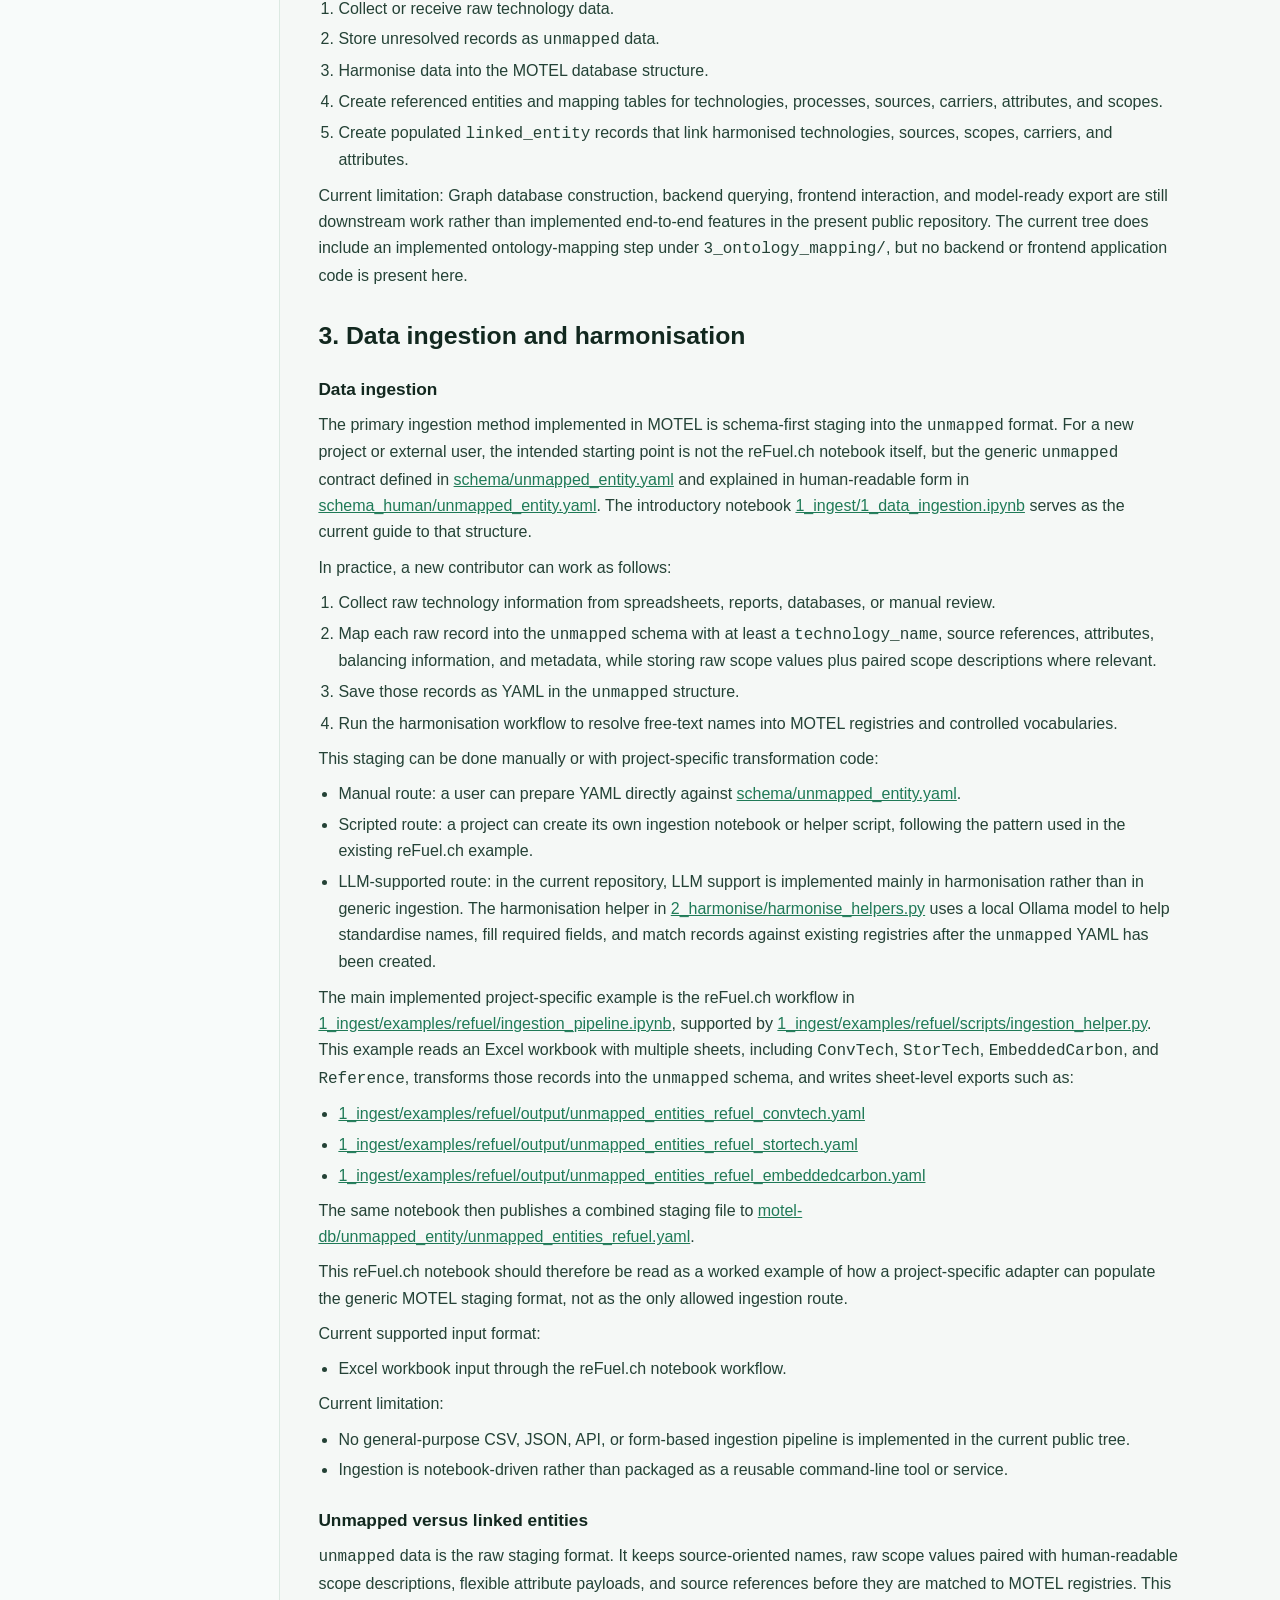
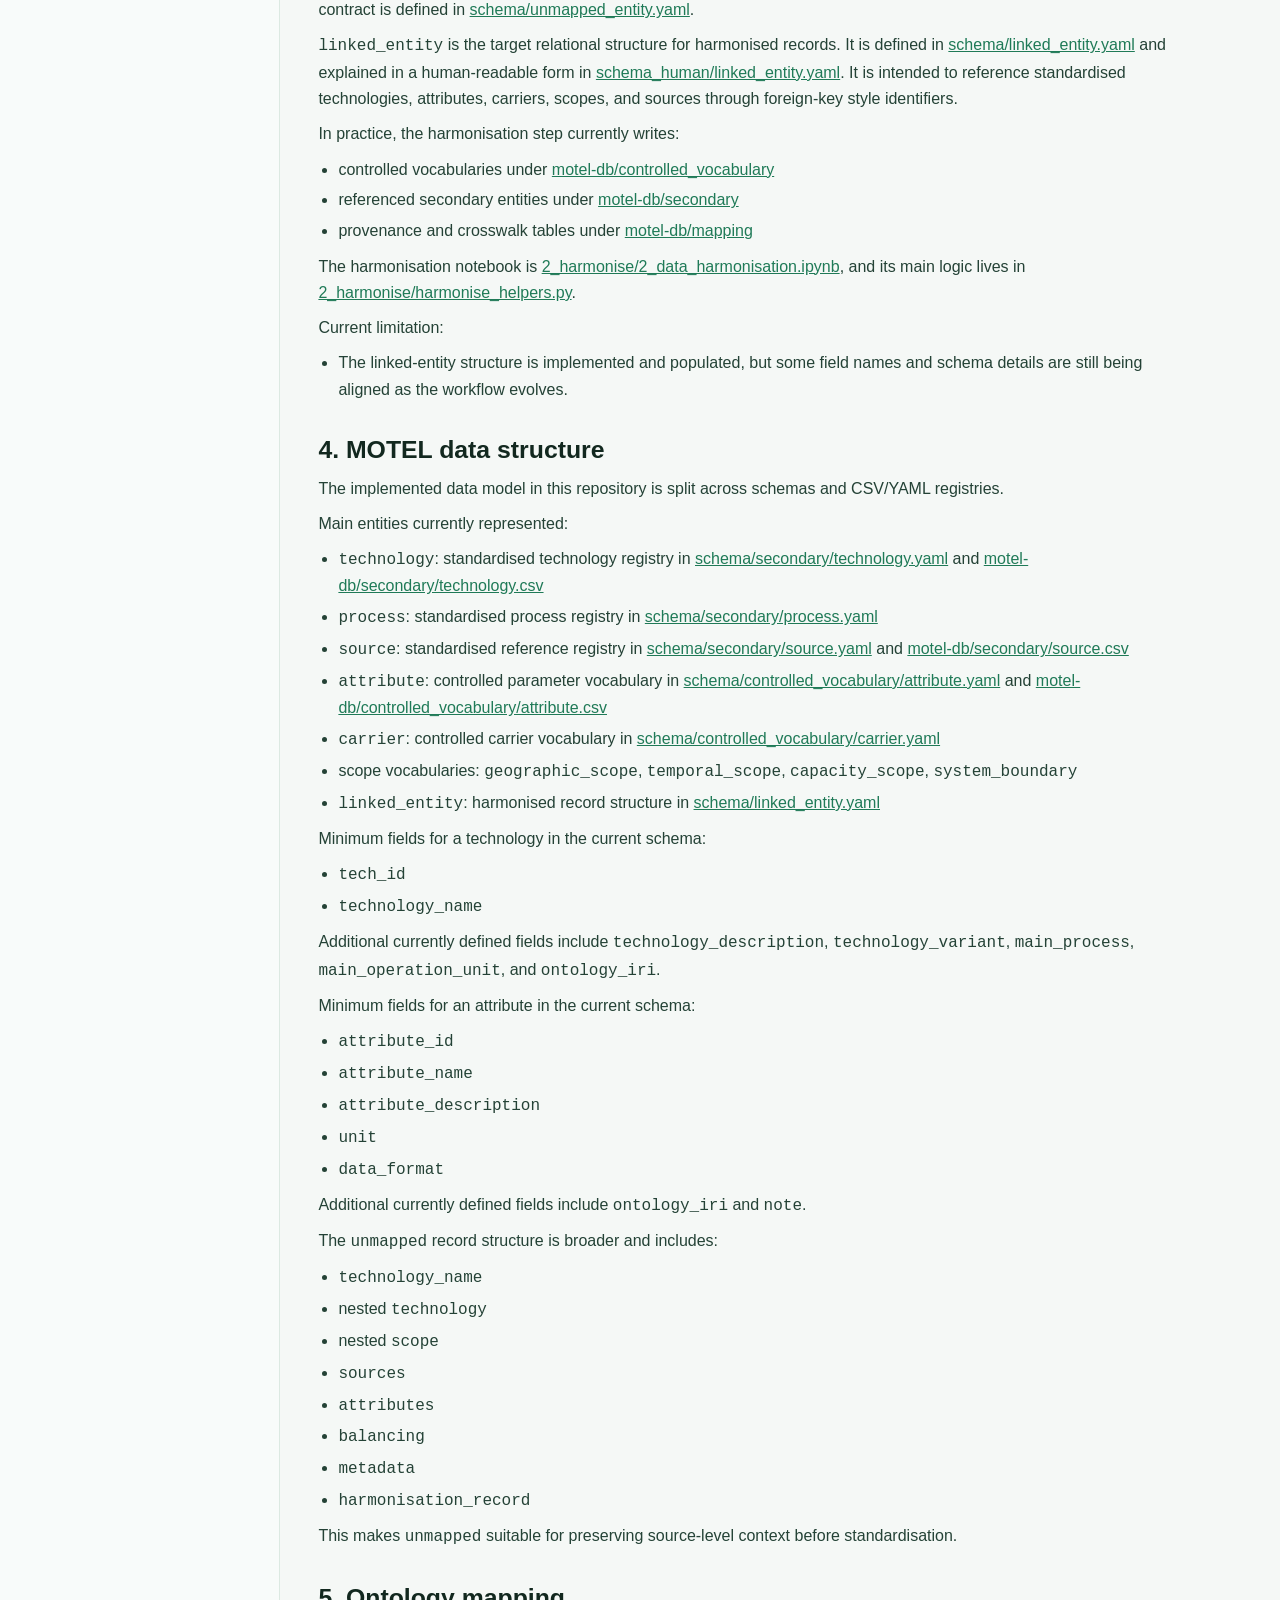
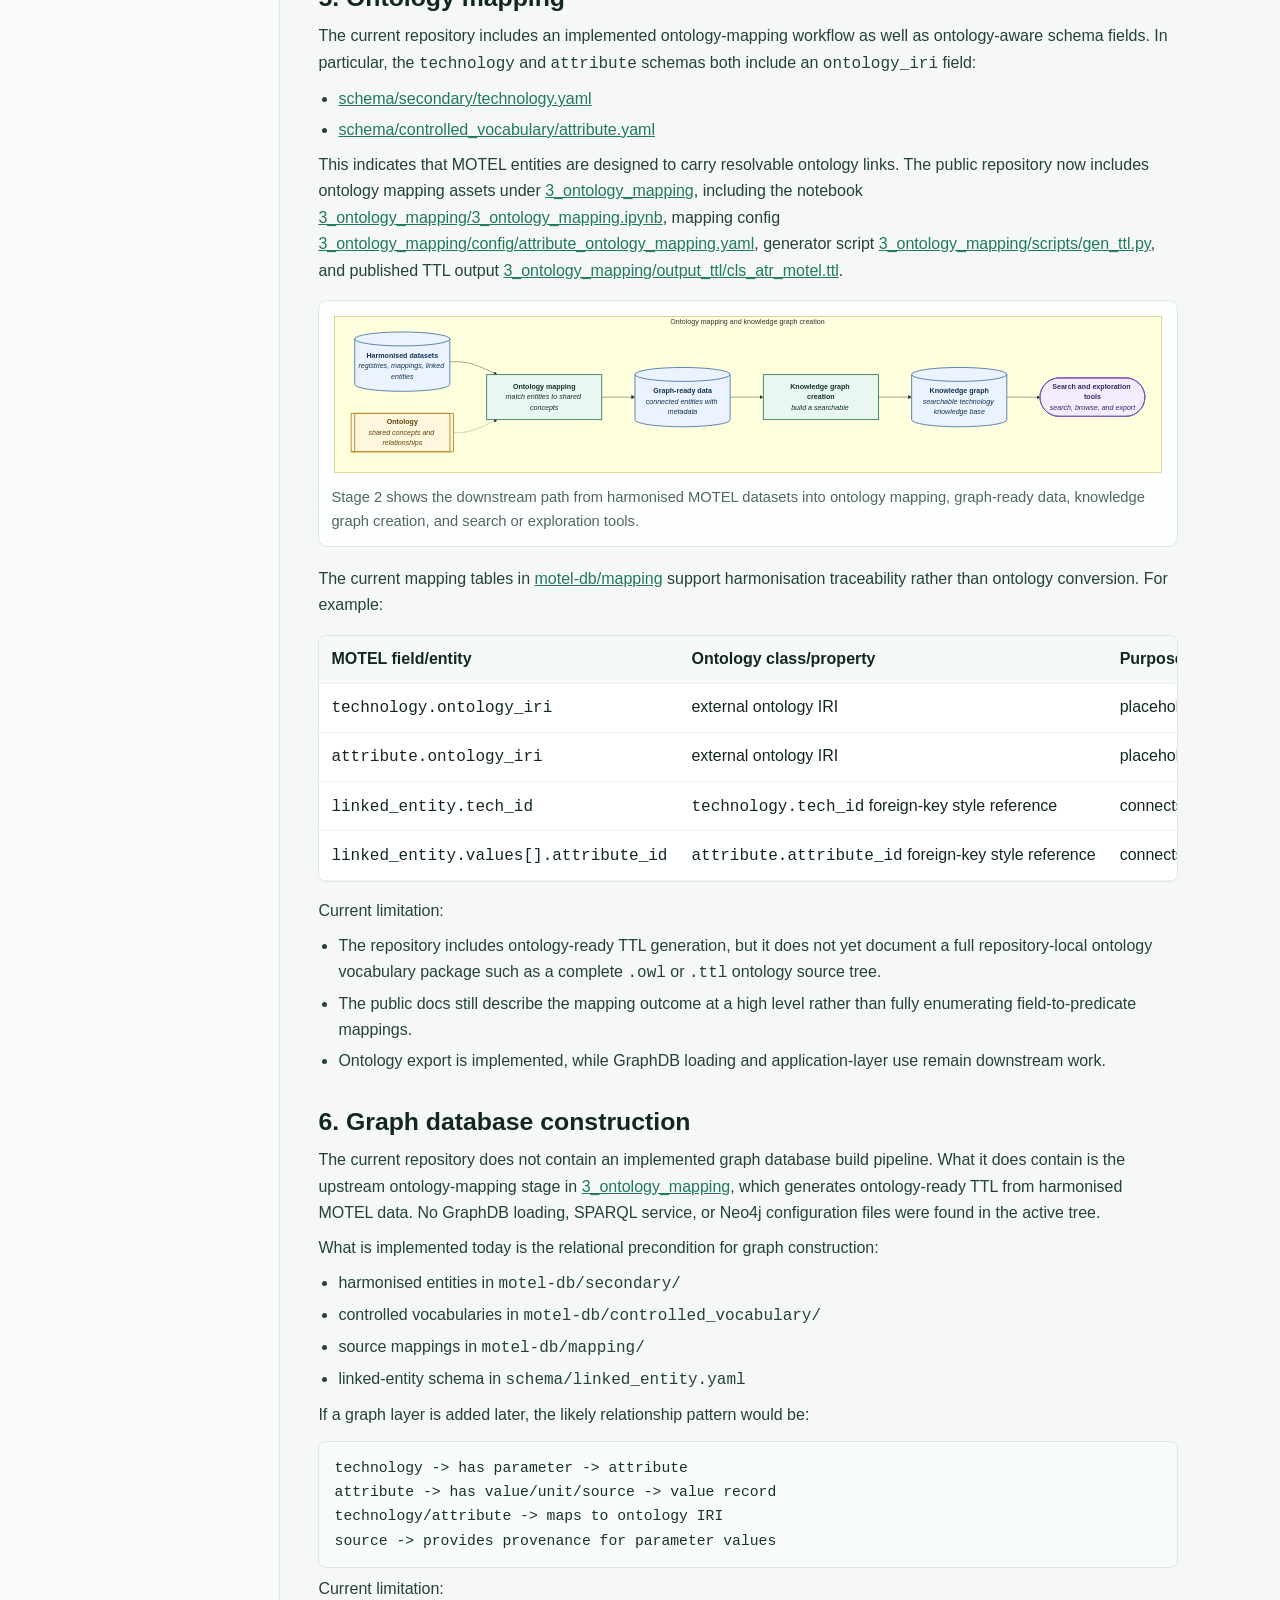
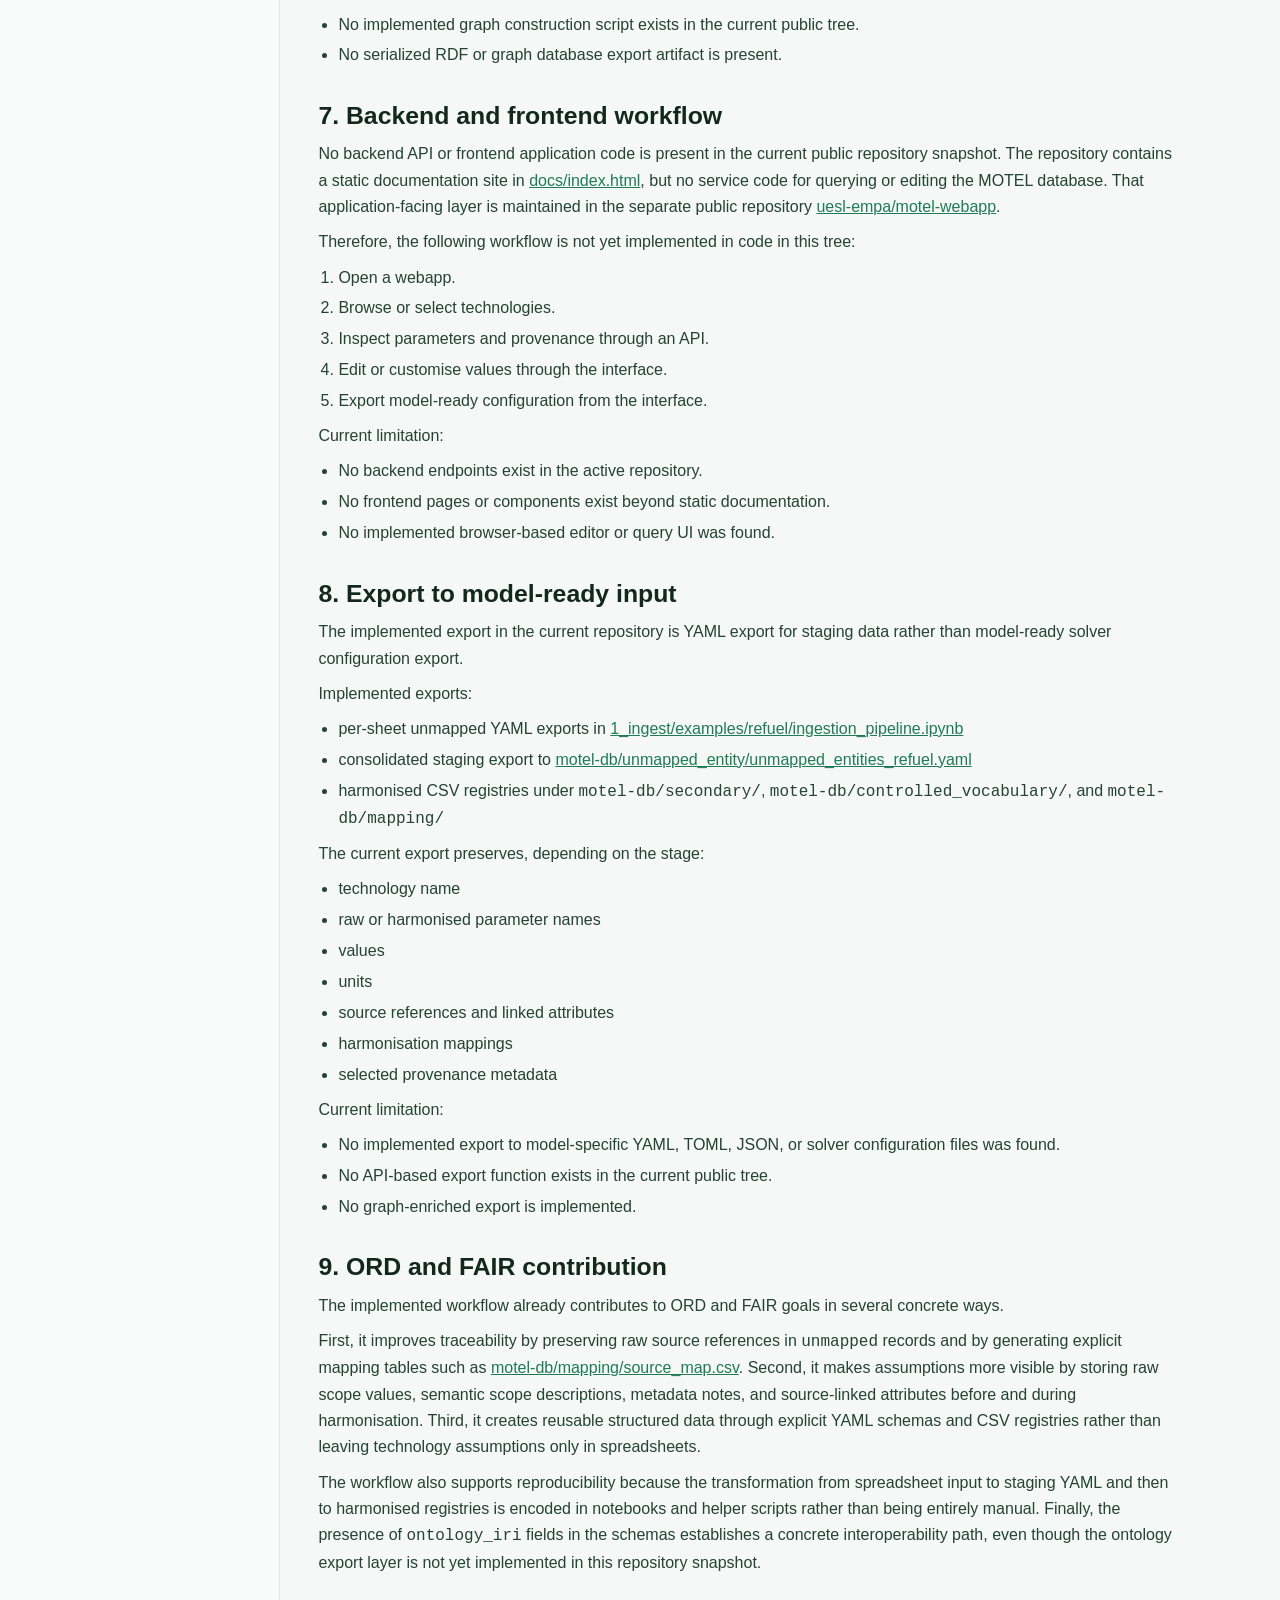
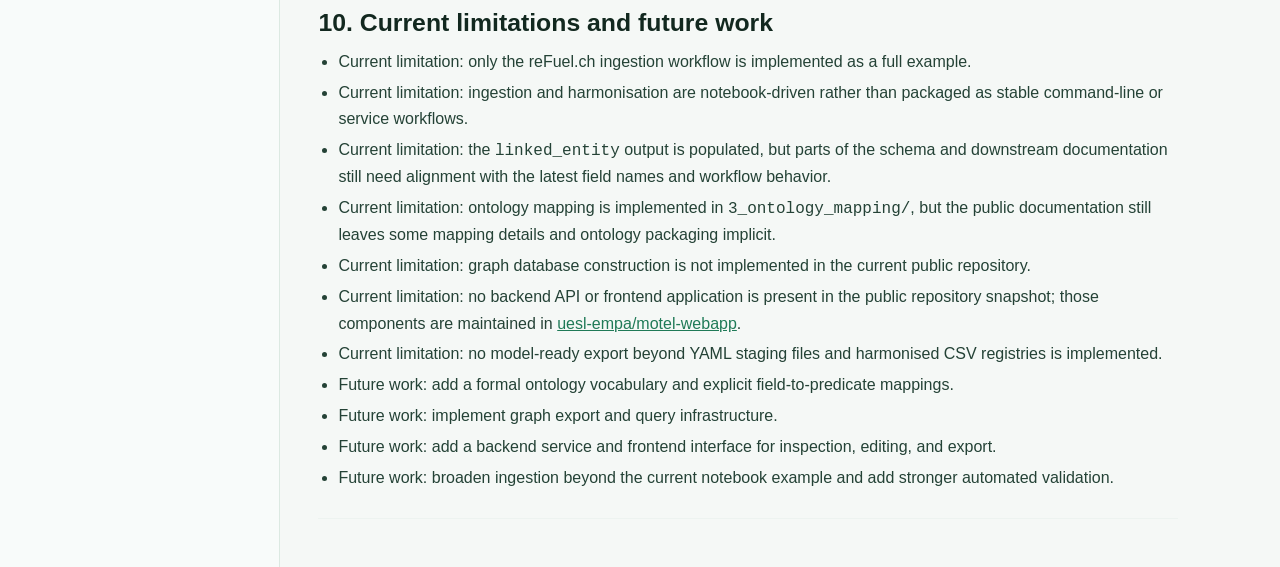
==== commit b6c70c96: "updated github link to the lab's" ====
--- a/docs/methodology.html
+++ b/docs/methodology.html
@@ -50,7 +50,7 @@
 <h1 id="motel-methodology">MOTEL Methodology</h1>
 <h2 id="1-purpose">1. Purpose</h2>
 <p>MOTEL (Methodology for Open Technology Data in Energy Models) provides a workflow for turning heterogeneous technology data into structured records that can be reviewed, harmonised, and reused in energy system modelling. In the current repository, the implemented core is the ingestion of source data into an <code>unmapped</code> staging format, the harmonisation of those staged records into a MOTEL database structure with controlled vocabularies, secondary entities, mapping tables, and a <code>linked_entity</code> schema, and a notebook-first exploration layer for inspecting the published data product.</p>
-<p>The repository already includes machine-readable schemas in <a href="https://github.com/BartonChenTW/motel-platform/blob/main/schema/unmapped_entity.yaml">schema/unmapped_entity.yaml</a>, <a href="https://github.com/BartonChenTW/motel-platform/blob/main/schema/linked_entity.yaml">schema/linked_entity.yaml</a>, and the supporting entity schemas under <a href="https://github.com/BartonChenTW/motel-platform/blob/main/schema/secondary/source.yaml">schema/secondary</a> and <a href="https://github.com/BartonChenTW/motel-platform/blob/main/schema/controlled_vocabulary/attribute.yaml">schema/controlled_vocabulary</a>. It also includes human-readable blueprints under <a href="https://github.com/BartonChenTW/motel-platform/blob/main/schema_human/unmapped_entity.yaml">schema_human/unmapped_entity.yaml</a> and <a href="https://github.com/BartonChenTW/motel-platform/blob/main/schema_human/linked_entity.yaml">schema_human/linked_entity.yaml</a>. The current implementation does not yet include a populated ontology-linked graph database, backend API, or web application in the public tree. Those parts should therefore be treated as future work rather than current capabilities.</p>
+<p>The repository already includes machine-readable schemas in <a href="https://github.com/uesl-empa/motel-platform/blob/main/schema/unmapped_entity.yaml">schema/unmapped_entity.yaml</a>, <a href="https://github.com/uesl-empa/motel-platform/blob/main/schema/linked_entity.yaml">schema/linked_entity.yaml</a>, and the supporting entity schemas under <a href="https://github.com/uesl-empa/motel-platform/blob/main/schema/secondary/source.yaml">schema/secondary</a> and <a href="https://github.com/uesl-empa/motel-platform/blob/main/schema/controlled_vocabulary/attribute.yaml">schema/controlled_vocabulary</a>. It also includes human-readable blueprints under <a href="https://github.com/uesl-empa/motel-platform/blob/main/schema_human/unmapped_entity.yaml">schema_human/unmapped_entity.yaml</a> and <a href="https://github.com/uesl-empa/motel-platform/blob/main/schema_human/linked_entity.yaml">schema_human/linked_entity.yaml</a>. The current implementation does not yet include a populated ontology-linked graph database, backend API, or web application in the public tree. Those parts should therefore be treated as future work rather than current capabilities.</p>
 <h2 id="2-overall-workflow">2. Overall workflow</h2>
 <p>The intended end-to-end MOTEL workflow can be described as:</p>
 <pre><code class="language-text">raw technology data
@@ -66,31 +66,31 @@
 <p>Current limitation: Graph database construction, backend querying, frontend interaction, and model-ready export are still downstream work rather than implemented end-to-end features in the present public repository. The current tree does include an implemented ontology-mapping step under <code>3_ontology_mapping/</code>, but no backend or frontend application code is present here.</p>
 <h2 id="3-data-ingestion-and-harmonisation">3. Data ingestion and harmonisation</h2>
 <h3 id="data-ingestion">Data ingestion</h3>
-<p>The primary ingestion method implemented in MOTEL is schema-first staging into the <code>unmapped</code> format. For a new project or external user, the intended starting point is not the reFuel.ch notebook itself, but the generic <code>unmapped</code> contract defined in <a href="https://github.com/BartonChenTW/motel-platform/blob/main/schema/unmapped_entity.yaml">schema/unmapped_entity.yaml</a> and explained in human-readable form in <a href="https://github.com/BartonChenTW/motel-platform/blob/main/schema_human/unmapped_entity.yaml">schema_human/unmapped_entity.yaml</a>. The introductory notebook <a href="https://github.com/BartonChenTW/motel-platform/blob/main/1_ingest/1_data_ingestion.ipynb">1_ingest/1_data_ingestion.ipynb</a> serves as the current guide to that structure.</p>
+<p>The primary ingestion method implemented in MOTEL is schema-first staging into the <code>unmapped</code> format. For a new project or external user, the intended starting point is not the reFuel.ch notebook itself, but the generic <code>unmapped</code> contract defined in <a href="https://github.com/uesl-empa/motel-platform/blob/main/schema/unmapped_entity.yaml">schema/unmapped_entity.yaml</a> and explained in human-readable form in <a href="https://github.com/uesl-empa/motel-platform/blob/main/schema_human/unmapped_entity.yaml">schema_human/unmapped_entity.yaml</a>. The introductory notebook <a href="https://github.com/uesl-empa/motel-platform/blob/main/1_ingest/1_data_ingestion.ipynb">1_ingest/1_data_ingestion.ipynb</a> serves as the current guide to that structure.</p>
 <p>In practice, a new contributor can work as follows:</p>
 <ol><li>Collect raw technology information from spreadsheets, reports, databases, or manual review.</li><li>Map each raw record into the <code>unmapped</code> schema with at least a <code>technology_name</code>, source references, attributes, balancing information, and metadata, while storing raw scope values plus paired scope descriptions where relevant.</li><li>Save those records as YAML in the <code>unmapped</code> structure.</li><li>Run the harmonisation workflow to resolve free-text names into MOTEL registries and controlled vocabularies.</li></ol>
 <p>This staging can be done manually or with project-specific transformation code:</p>
-<ul><li>Manual route: a user can prepare YAML directly against <a href="https://github.com/BartonChenTW/motel-platform/blob/main/schema/unmapped_entity.yaml">schema/unmapped_entity.yaml</a>.</li><li>Scripted route: a project can create its own ingestion notebook or helper script, following the pattern used in the existing reFuel.ch example.</li><li>LLM-supported route: in the current repository, LLM support is implemented mainly in harmonisation rather than in generic ingestion. The harmonisation helper in <a href="https://github.com/BartonChenTW/motel-platform/blob/main/2_harmonise/harmonise_helpers.py">2_harmonise/harmonise_helpers.py</a> uses a local Ollama model to help standardise names, fill required fields, and match records against existing registries after the <code>unmapped</code> YAML has been created.</li></ul>
-<p>The main implemented project-specific example is the reFuel.ch workflow in <a href="https://github.com/BartonChenTW/motel-platform/blob/main/1_ingest/examples/refuel/ingestion_pipeline.ipynb">1_ingest/examples/refuel/ingestion_pipeline.ipynb</a>, supported by <a href="https://github.com/BartonChenTW/motel-platform/blob/main/1_ingest/examples/refuel/scripts/ingestion_helper.py">1_ingest/examples/refuel/scripts/ingestion_helper.py</a>. This example reads an Excel workbook with multiple sheets, including <code>ConvTech</code>, <code>StorTech</code>, <code>EmbeddedCarbon</code>, and <code>Reference</code>, transforms those records into the <code>unmapped</code> schema, and writes sheet-level exports such as:</p>
-<ul><li><a href="https://github.com/BartonChenTW/motel-platform/blob/main/1_ingest/examples/refuel/output/unmapped_entities_refuel_convtech.yaml">1_ingest/examples/refuel/output/unmapped_entities_refuel_convtech.yaml</a></li><li><a href="https://github.com/BartonChenTW/motel-platform/blob/main/1_ingest/examples/refuel/output/unmapped_entities_refuel_stortech.yaml">1_ingest/examples/refuel/output/unmapped_entities_refuel_stortech.yaml</a></li><li><a href="https://github.com/BartonChenTW/motel-platform/blob/main/1_ingest/examples/refuel/output/unmapped_entities_refuel_embeddedcarbon.yaml">1_ingest/examples/refuel/output/unmapped_entities_refuel_embeddedcarbon.yaml</a></li></ul>
-<p>The same notebook then publishes a combined staging file to <a href="https://github.com/BartonChenTW/motel-platform/blob/main/motel-db/unmapped_entity/unmapped_entities_refuel.yaml">motel-db/unmapped_entity/unmapped_entities_refuel.yaml</a>.</p>
+<ul><li>Manual route: a user can prepare YAML directly against <a href="https://github.com/uesl-empa/motel-platform/blob/main/schema/unmapped_entity.yaml">schema/unmapped_entity.yaml</a>.</li><li>Scripted route: a project can create its own ingestion notebook or helper script, following the pattern used in the existing reFuel.ch example.</li><li>LLM-supported route: in the current repository, LLM support is implemented mainly in harmonisation rather than in generic ingestion. The harmonisation helper in <a href="https://github.com/uesl-empa/motel-platform/blob/main/2_harmonise/harmonise_helpers.py">2_harmonise/harmonise_helpers.py</a> uses a local Ollama model to help standardise names, fill required fields, and match records against existing registries after the <code>unmapped</code> YAML has been created.</li></ul>
+<p>The main implemented project-specific example is the reFuel.ch workflow in <a href="https://github.com/uesl-empa/motel-platform/blob/main/1_ingest/examples/refuel/ingestion_pipeline.ipynb">1_ingest/examples/refuel/ingestion_pipeline.ipynb</a>, supported by <a href="https://github.com/uesl-empa/motel-platform/blob/main/1_ingest/examples/refuel/scripts/ingestion_helper.py">1_ingest/examples/refuel/scripts/ingestion_helper.py</a>. This example reads an Excel workbook with multiple sheets, including <code>ConvTech</code>, <code>StorTech</code>, <code>EmbeddedCarbon</code>, and <code>Reference</code>, transforms those records into the <code>unmapped</code> schema, and writes sheet-level exports such as:</p>
+<ul><li><a href="https://github.com/uesl-empa/motel-platform/blob/main/1_ingest/examples/refuel/output/unmapped_entities_refuel_convtech.yaml">1_ingest/examples/refuel/output/unmapped_entities_refuel_convtech.yaml</a></li><li><a href="https://github.com/uesl-empa/motel-platform/blob/main/1_ingest/examples/refuel/output/unmapped_entities_refuel_stortech.yaml">1_ingest/examples/refuel/output/unmapped_entities_refuel_stortech.yaml</a></li><li><a href="https://github.com/uesl-empa/motel-platform/blob/main/1_ingest/examples/refuel/output/unmapped_entities_refuel_embeddedcarbon.yaml">1_ingest/examples/refuel/output/unmapped_entities_refuel_embeddedcarbon.yaml</a></li></ul>
+<p>The same notebook then publishes a combined staging file to <a href="https://github.com/uesl-empa/motel-platform/blob/main/motel-db/unmapped_entity/unmapped_entities_refuel.yaml">motel-db/unmapped_entity/unmapped_entities_refuel.yaml</a>.</p>
 <p>This reFuel.ch notebook should therefore be read as a worked example of how a project-specific adapter can populate the generic MOTEL staging format, not as the only allowed ingestion route.</p>
 <p>Current supported input format:</p>
 <ul><li>Excel workbook input through the reFuel.ch notebook workflow.</li></ul>
 <p>Current limitation:</p>
 <ul><li>No general-purpose CSV, JSON, API, or form-based ingestion pipeline is implemented in the current public tree.</li><li>Ingestion is notebook-driven rather than packaged as a reusable command-line tool or service.</li></ul>
 <h3 id="unmapped-versus-linked-entities">Unmapped versus linked entities</h3>
-<p><code>unmapped</code> data is the raw staging format. It keeps source-oriented names, raw scope values paired with human-readable scope descriptions, flexible attribute payloads, and source references before they are matched to MOTEL registries. This contract is defined in <a href="https://github.com/BartonChenTW/motel-platform/blob/main/schema/unmapped_entity.yaml">schema/unmapped_entity.yaml</a>.</p>
-<p><code>linked_entity</code> is the target relational structure for harmonised records. It is defined in <a href="https://github.com/BartonChenTW/motel-platform/blob/main/schema/linked_entity.yaml">schema/linked_entity.yaml</a> and explained in a human-readable form in <a href="https://github.com/BartonChenTW/motel-platform/blob/main/schema_human/linked_entity.yaml">schema_human/linked_entity.yaml</a>. It is intended to reference standardised technologies, attributes, carriers, scopes, and sources through foreign-key style identifiers.</p>
+<p><code>unmapped</code> data is the raw staging format. It keeps source-oriented names, raw scope values paired with human-readable scope descriptions, flexible attribute payloads, and source references before they are matched to MOTEL registries. This contract is defined in <a href="https://github.com/uesl-empa/motel-platform/blob/main/schema/unmapped_entity.yaml">schema/unmapped_entity.yaml</a>.</p>
+<p><code>linked_entity</code> is the target relational structure for harmonised records. It is defined in <a href="https://github.com/uesl-empa/motel-platform/blob/main/schema/linked_entity.yaml">schema/linked_entity.yaml</a> and explained in a human-readable form in <a href="https://github.com/uesl-empa/motel-platform/blob/main/schema_human/linked_entity.yaml">schema_human/linked_entity.yaml</a>. It is intended to reference standardised technologies, attributes, carriers, scopes, and sources through foreign-key style identifiers.</p>
 <p>In practice, the harmonisation step currently writes:</p>
-<ul><li>controlled vocabularies under <a href="https://github.com/BartonChenTW/motel-platform/blob/main/motel-db/controlled_vocabulary/attribute.csv">motel-db/controlled_vocabulary</a></li><li>referenced secondary entities under <a href="https://github.com/BartonChenTW/motel-platform/blob/main/motel-db/secondary/source.csv">motel-db/secondary</a></li><li>provenance and crosswalk tables under <a href="https://github.com/BartonChenTW/motel-platform/blob/main/motel-db/mapping/source_map.csv">motel-db/mapping</a></li></ul>
-<p>The harmonisation notebook is <a href="https://github.com/BartonChenTW/motel-platform/blob/main/2_harmonise/2_data_harmonisation.ipynb">2_harmonise/2_data_harmonisation.ipynb</a>, and its main logic lives in <a href="https://github.com/BartonChenTW/motel-platform/blob/main/2_harmonise/harmonise_helpers.py">2_harmonise/harmonise_helpers.py</a>.</p>
+<ul><li>controlled vocabularies under <a href="https://github.com/uesl-empa/motel-platform/blob/main/motel-db/controlled_vocabulary/attribute.csv">motel-db/controlled_vocabulary</a></li><li>referenced secondary entities under <a href="https://github.com/uesl-empa/motel-platform/blob/main/motel-db/secondary/source.csv">motel-db/secondary</a></li><li>provenance and crosswalk tables under <a href="https://github.com/uesl-empa/motel-platform/blob/main/motel-db/mapping/source_map.csv">motel-db/mapping</a></li></ul>
+<p>The harmonisation notebook is <a href="https://github.com/uesl-empa/motel-platform/blob/main/2_harmonise/2_data_harmonisation.ipynb">2_harmonise/2_data_harmonisation.ipynb</a>, and its main logic lives in <a href="https://github.com/uesl-empa/motel-platform/blob/main/2_harmonise/harmonise_helpers.py">2_harmonise/harmonise_helpers.py</a>.</p>
 <p>Current limitation:</p>
 <ul><li>The linked-entity structure is implemented and populated, but some field names and schema details are still being aligned as the workflow evolves.</li></ul>
 <h2 id="4-motel-data-structure">4. MOTEL data structure</h2>
 <p>The implemented data model in this repository is split across schemas and CSV/YAML registries.</p>
 <p>Main entities currently represented:</p>
-<ul><li><code>technology</code>: standardised technology registry in <a href="https://github.com/BartonChenTW/motel-platform/blob/main/schema/secondary/technology.yaml">schema/secondary/technology.yaml</a> and <a href="https://github.com/BartonChenTW/motel-platform/blob/main/motel-db/secondary/technology.csv">motel-db/secondary/technology.csv</a></li><li><code>process</code>: standardised process registry in <a href="https://github.com/BartonChenTW/motel-platform/blob/main/schema/secondary/process.yaml">schema/secondary/process.yaml</a></li><li><code>source</code>: standardised reference registry in <a href="https://github.com/BartonChenTW/motel-platform/blob/main/schema/secondary/source.yaml">schema/secondary/source.yaml</a> and <a href="https://github.com/BartonChenTW/motel-platform/blob/main/motel-db/secondary/source.csv">motel-db/secondary/source.csv</a></li><li><code>attribute</code>: controlled parameter vocabulary in <a href="https://github.com/BartonChenTW/motel-platform/blob/main/schema/controlled_vocabulary/attribute.yaml">schema/controlled_vocabulary/attribute.yaml</a> and <a href="https://github.com/BartonChenTW/motel-platform/blob/main/motel-db/controlled_vocabulary/attribute.csv">motel-db/controlled_vocabulary/attribute.csv</a></li><li><code>carrier</code>: controlled carrier vocabulary in <a href="https://github.com/BartonChenTW/motel-platform/blob/main/schema/controlled_vocabulary/carrier.yaml">schema/controlled_vocabulary/carrier.yaml</a></li><li>scope vocabularies: <code>geographic_scope</code>, <code>temporal_scope</code>, <code>capacity_scope</code>, <code>system_boundary</code></li><li><code>linked_entity</code>: harmonised record structure in <a href="https://github.com/BartonChenTW/motel-platform/blob/main/schema/linked_entity.yaml">schema/linked_entity.yaml</a></li></ul>
+<ul><li><code>technology</code>: standardised technology registry in <a href="https://github.com/uesl-empa/motel-platform/blob/main/schema/secondary/technology.yaml">schema/secondary/technology.yaml</a> and <a href="https://github.com/uesl-empa/motel-platform/blob/main/motel-db/secondary/technology.csv">motel-db/secondary/technology.csv</a></li><li><code>process</code>: standardised process registry in <a href="https://github.com/uesl-empa/motel-platform/blob/main/schema/secondary/process.yaml">schema/secondary/process.yaml</a></li><li><code>source</code>: standardised reference registry in <a href="https://github.com/uesl-empa/motel-platform/blob/main/schema/secondary/source.yaml">schema/secondary/source.yaml</a> and <a href="https://github.com/uesl-empa/motel-platform/blob/main/motel-db/secondary/source.csv">motel-db/secondary/source.csv</a></li><li><code>attribute</code>: controlled parameter vocabulary in <a href="https://github.com/uesl-empa/motel-platform/blob/main/schema/controlled_vocabulary/attribute.yaml">schema/controlled_vocabulary/attribute.yaml</a> and <a href="https://github.com/uesl-empa/motel-platform/blob/main/motel-db/controlled_vocabulary/attribute.csv">motel-db/controlled_vocabulary/attribute.csv</a></li><li><code>carrier</code>: controlled carrier vocabulary in <a href="https://github.com/uesl-empa/motel-platform/blob/main/schema/controlled_vocabulary/carrier.yaml">schema/controlled_vocabulary/carrier.yaml</a></li><li>scope vocabularies: <code>geographic_scope</code>, <code>temporal_scope</code>, <code>capacity_scope</code>, <code>system_boundary</code></li><li><code>linked_entity</code>: harmonised record structure in <a href="https://github.com/uesl-empa/motel-platform/blob/main/schema/linked_entity.yaml">schema/linked_entity.yaml</a></li></ul>
 <p>Minimum fields for a technology in the current schema:</p>
 <ul><li><code>tech_id</code></li><li><code>technology_name</code></li></ul>
 <p>Additional currently defined fields include <code>technology_description</code>, <code>technology_variant</code>, <code>main_process</code>, <code>main_operation_unit</code>, and <code>ontology_iri</code>.</p>
@@ -102,15 +102,15 @@
 <p>This makes <code>unmapped</code> suitable for preserving source-level context before standardisation.</p>
 <h2 id="5-ontology-mapping">5. Ontology mapping</h2>
 <p>The current repository includes an implemented ontology-mapping workflow as well as ontology-aware schema fields. In particular, the <code>technology</code> and <code>attribute</code> schemas both include an <code>ontology_iri</code> field:</p>
-<ul><li><a href="https://github.com/BartonChenTW/motel-platform/blob/main/schema/secondary/technology.yaml">schema/secondary/technology.yaml</a></li><li><a href="https://github.com/BartonChenTW/motel-platform/blob/main/schema/controlled_vocabulary/attribute.yaml">schema/controlled_vocabulary/attribute.yaml</a></li></ul>
-<p>This indicates that MOTEL entities are designed to carry resolvable ontology links. The public repository now includes ontology mapping assets under <a href="https://github.com/BartonChenTW/motel-platform/tree/main/3_ontology_mapping">3_ontology_mapping</a>, including the notebook <a href="https://github.com/BartonChenTW/motel-platform/blob/main/3_ontology_mapping/3_ontology_mapping.ipynb">3_ontology_mapping/3_ontology_mapping.ipynb</a>, mapping config <a href="https://github.com/BartonChenTW/motel-platform/blob/main/3_ontology_mapping/config/attribute_ontology_mapping.yaml">3_ontology_mapping/config/attribute_ontology_mapping.yaml</a>, generator script <a href="https://github.com/BartonChenTW/motel-platform/blob/main/3_ontology_mapping/scripts/gen_ttl.py">3_ontology_mapping/scripts/gen_ttl.py</a>, and published TTL output <a href="https://github.com/BartonChenTW/motel-platform/blob/main/3_ontology_mapping/output_ttl/cls_atr_motel.ttl">3_ontology_mapping/output_ttl/cls_atr_motel.ttl</a>.</p>
+<ul><li><a href="https://github.com/uesl-empa/motel-platform/blob/main/schema/secondary/technology.yaml">schema/secondary/technology.yaml</a></li><li><a href="https://github.com/uesl-empa/motel-platform/blob/main/schema/controlled_vocabulary/attribute.yaml">schema/controlled_vocabulary/attribute.yaml</a></li></ul>
+<p>This indicates that MOTEL entities are designed to carry resolvable ontology links. The public repository now includes ontology mapping assets under <a href="https://github.com/uesl-empa/motel-platform/tree/main/3_ontology_mapping">3_ontology_mapping</a>, including the notebook <a href="https://github.com/uesl-empa/motel-platform/blob/main/3_ontology_mapping/3_ontology_mapping.ipynb">3_ontology_mapping/3_ontology_mapping.ipynb</a>, mapping config <a href="https://github.com/uesl-empa/motel-platform/blob/main/3_ontology_mapping/config/attribute_ontology_mapping.yaml">3_ontology_mapping/config/attribute_ontology_mapping.yaml</a>, generator script <a href="https://github.com/uesl-empa/motel-platform/blob/main/3_ontology_mapping/scripts/gen_ttl.py">3_ontology_mapping/scripts/gen_ttl.py</a>, and published TTL output <a href="https://github.com/uesl-empa/motel-platform/blob/main/3_ontology_mapping/output_ttl/cls_atr_motel.ttl">3_ontology_mapping/output_ttl/cls_atr_motel.ttl</a>.</p>
 <figure class="diagram-figure"><img src="assets/ontology_graphdb.svg" alt="Diagram of the MOTEL ontology and graph workflow" /><figcaption>Stage 2 shows the downstream path from harmonised MOTEL datasets into ontology mapping, graph-ready data, knowledge graph creation, and search or exploration tools.</figcaption></figure>
-<p>The current mapping tables in <a href="https://github.com/BartonChenTW/motel-platform/blob/main/motel-db/mapping/source_map.csv">motel-db/mapping</a> support harmonisation traceability rather than ontology conversion. For example:</p>
+<p>The current mapping tables in <a href="https://github.com/uesl-empa/motel-platform/blob/main/motel-db/mapping/source_map.csv">motel-db/mapping</a> support harmonisation traceability rather than ontology conversion. For example:</p>
 <table><thead><tr><th>MOTEL field/entity</th><th>Ontology class/property</th><th>Purpose</th></tr></thead><tbody><tr><td><code>technology.ontology_iri</code></td><td>external ontology IRI</td><td>placeholder field for linking a technology to an ontology concept</td></tr><tr><td><code>attribute.ontology_iri</code></td><td>external ontology IRI</td><td>placeholder field for linking an attribute to an ontology concept</td></tr><tr><td><code>linked_entity.tech_id</code></td><td><code>technology.tech_id</code> foreign-key style reference</td><td>connects a harmonised record to a standard technology entity</td></tr><tr><td><code>linked_entity.values[].attribute_id</code></td><td><code>attribute.attribute_id</code> foreign-key style reference</td><td>connects a harmonised value to a standard attribute definition</td></tr></tbody></table>
 <p>Current limitation:</p>
 <ul><li>The repository includes ontology-ready TTL generation, but it does not yet document a full repository-local ontology vocabulary package such as a complete <code>.owl</code> or <code>.ttl</code> ontology source tree.</li><li>The public docs still describe the mapping outcome at a high level rather than fully enumerating field-to-predicate mappings.</li><li>Ontology export is implemented, while GraphDB loading and application-layer use remain downstream work.</li></ul>
 <h2 id="6-graph-database-construction">6. Graph database construction</h2>
-<p>The current repository does not contain an implemented graph database build pipeline. What it does contain is the upstream ontology-mapping stage in <a href="https://github.com/BartonChenTW/motel-platform/tree/main/3_ontology_mapping">3_ontology_mapping</a>, which generates ontology-ready TTL from harmonised MOTEL data. No GraphDB loading, SPARQL service, or Neo4j configuration files were found in the active tree.</p>
+<p>The current repository does not contain an implemented graph database build pipeline. What it does contain is the upstream ontology-mapping stage in <a href="https://github.com/uesl-empa/motel-platform/tree/main/3_ontology_mapping">3_ontology_mapping</a>, which generates ontology-ready TTL from harmonised MOTEL data. No GraphDB loading, SPARQL service, or Neo4j configuration files were found in the active tree.</p>
 <p>What is implemented today is the relational precondition for graph construction:</p>
 <ul><li>harmonised entities in <code>motel-db/secondary/</code></li><li>controlled vocabularies in <code>motel-db/controlled_vocabulary/</code></li><li>source mappings in <code>motel-db/mapping/</code></li><li>linked-entity schema in <code>schema/linked_entity.yaml</code></li></ul>
 <p>If a graph layer is added later, the likely relationship pattern would be:</p>
@@ -121,7 +121,7 @@
 <p>Current limitation:</p>
 <ul><li>No implemented graph construction script exists in the current public tree.</li><li>No serialized RDF or graph database export artifact is present.</li></ul>
 <h2 id="7-backend-and-frontend-workflow">7. Backend and frontend workflow</h2>
-<p>No backend API or frontend application code is present in the current public repository snapshot. The repository contains a static documentation site in <a href="https://github.com/BartonChenTW/motel-platform/blob/main/docs/index.html">docs/index.html</a>, but no service code for querying or editing the MOTEL database. That application-facing layer is maintained in the separate public repository <a href="https://github.com/BartonChenTW/motel-webapp">BartonChenTW/motel-webapp</a>.</p>
+<p>No backend API or frontend application code is present in the current public repository snapshot. The repository contains a static documentation site in <a href="https://github.com/uesl-empa/motel-platform/blob/main/docs/index.html">docs/index.html</a>, but no service code for querying or editing the MOTEL database. That application-facing layer is maintained in the separate public repository <a href="https://github.com/uesl-empa/motel-webapp">uesl-empa/motel-webapp</a>.</p>
 <p>Therefore, the following workflow is not yet implemented in code in this tree:</p>
 <ol><li>Open a webapp.</li><li>Browse or select technologies.</li><li>Inspect parameters and provenance through an API.</li><li>Edit or customise values through the interface.</li><li>Export model-ready configuration from the interface.</li></ol>
 <p>Current limitation:</p>
@@ -129,17 +129,17 @@
 <h2 id="8-export-to-model-ready-input">8. Export to model-ready input</h2>
 <p>The implemented export in the current repository is YAML export for staging data rather than model-ready solver configuration export.</p>
 <p>Implemented exports:</p>
-<ul><li>per-sheet unmapped YAML exports in <a href="https://github.com/BartonChenTW/motel-platform/blob/main/1_ingest/examples/refuel/ingestion_pipeline.ipynb">1_ingest/examples/refuel/ingestion_pipeline.ipynb</a></li><li>consolidated staging export to <a href="https://github.com/BartonChenTW/motel-platform/blob/main/motel-db/unmapped_entity/unmapped_entities_refuel.yaml">motel-db/unmapped_entity/unmapped_entities_refuel.yaml</a></li><li>harmonised CSV registries under <code>motel-db/secondary/</code>, <code>motel-db/controlled_vocabulary/</code>, and <code>motel-db/mapping/</code></li></ul>
+<ul><li>per-sheet unmapped YAML exports in <a href="https://github.com/uesl-empa/motel-platform/blob/main/1_ingest/examples/refuel/ingestion_pipeline.ipynb">1_ingest/examples/refuel/ingestion_pipeline.ipynb</a></li><li>consolidated staging export to <a href="https://github.com/uesl-empa/motel-platform/blob/main/motel-db/unmapped_entity/unmapped_entities_refuel.yaml">motel-db/unmapped_entity/unmapped_entities_refuel.yaml</a></li><li>harmonised CSV registries under <code>motel-db/secondary/</code>, <code>motel-db/controlled_vocabulary/</code>, and <code>motel-db/mapping/</code></li></ul>
 <p>The current export preserves, depending on the stage:</p>
 <ul><li>technology name</li><li>raw or harmonised parameter names</li><li>values</li><li>units</li><li>source references and linked attributes</li><li>harmonisation mappings</li><li>selected provenance metadata</li></ul>
 <p>Current limitation:</p>
 <ul><li>No implemented export to model-specific YAML, TOML, JSON, or solver configuration files was found.</li><li>No API-based export function exists in the current public tree.</li><li>No graph-enriched export is implemented.</li></ul>
 <h2 id="9-ord-and-fair-contribution">9. ORD and FAIR contribution</h2>
 <p>The implemented workflow already contributes to ORD and FAIR goals in several concrete ways.</p>
-<p>First, it improves traceability by preserving raw source references in <code>unmapped</code> records and by generating explicit mapping tables such as <a href="https://github.com/BartonChenTW/motel-platform/blob/main/motel-db/mapping/source_map.csv">motel-db/mapping/source_map.csv</a>. Second, it makes assumptions more visible by storing raw scope values, semantic scope descriptions, metadata notes, and source-linked attributes before and during harmonisation. Third, it creates reusable structured data through explicit YAML schemas and CSV registries rather than leaving technology assumptions only in spreadsheets.</p>
+<p>First, it improves traceability by preserving raw source references in <code>unmapped</code> records and by generating explicit mapping tables such as <a href="https://github.com/uesl-empa/motel-platform/blob/main/motel-db/mapping/source_map.csv">motel-db/mapping/source_map.csv</a>. Second, it makes assumptions more visible by storing raw scope values, semantic scope descriptions, metadata notes, and source-linked attributes before and during harmonisation. Third, it creates reusable structured data through explicit YAML schemas and CSV registries rather than leaving technology assumptions only in spreadsheets.</p>
 <p>The workflow also supports reproducibility because the transformation from spreadsheet input to staging YAML and then to harmonised registries is encoded in notebooks and helper scripts rather than being entirely manual. Finally, the presence of <code>ontology_iri</code> fields in the schemas establishes a concrete interoperability path, even though the ontology export layer is not yet implemented in this repository snapshot.</p>
 <h2 id="10-current-limitations-and-future-work">10. Current limitations and future work</h2>
-<ul><li>Current limitation: only the reFuel.ch ingestion workflow is implemented as a full example.</li><li>Current limitation: ingestion and harmonisation are notebook-driven rather than packaged as stable command-line or service workflows.</li><li>Current limitation: the <code>linked_entity</code> output is populated, but parts of the schema and downstream documentation still need alignment with the latest field names and workflow behavior.</li><li>Current limitation: ontology mapping is implemented in <code>3_ontology_mapping/</code>, but the public documentation still leaves some mapping details and ontology packaging implicit.</li><li>Current limitation: graph database construction is not implemented in the current public repository.</li><li>Current limitation: no backend API or frontend application is present in the public repository snapshot; those components are maintained in <a href="https://github.com/BartonChenTW/motel-webapp">BartonChenTW/motel-webapp</a>.</li><li>Current limitation: no model-ready export beyond YAML staging files and harmonised CSV registries is implemented.</li><li>Future work: add a formal ontology vocabulary and explicit field-to-predicate mappings.</li><li>Future work: implement graph export and query infrastructure.</li><li>Future work: add a backend service and frontend interface for inspection, editing, and export.</li><li>Future work: broaden ingestion beyond the current notebook example and add stronger automated validation.</li></ul>
+<ul><li>Current limitation: only the reFuel.ch ingestion workflow is implemented as a full example.</li><li>Current limitation: ingestion and harmonisation are notebook-driven rather than packaged as stable command-line or service workflows.</li><li>Current limitation: the <code>linked_entity</code> output is populated, but parts of the schema and downstream documentation still need alignment with the latest field names and workflow behavior.</li><li>Current limitation: ontology mapping is implemented in <code>3_ontology_mapping/</code>, but the public documentation still leaves some mapping details and ontology packaging implicit.</li><li>Current limitation: graph database construction is not implemented in the current public repository.</li><li>Current limitation: no backend API or frontend application is present in the public repository snapshot; those components are maintained in <a href="https://github.com/uesl-empa/motel-webapp">uesl-empa/motel-webapp</a>.</li><li>Current limitation: no model-ready export beyond YAML staging files and harmonised CSV registries is implemented.</li><li>Future work: add a formal ontology vocabulary and explicit field-to-predicate mappings.</li><li>Future work: implement graph export and query infrastructure.</li><li>Future work: add a backend service and frontend interface for inspection, editing, and export.</li><li>Future work: broaden ingestion beyond the current notebook example and add stronger automated validation.</li></ul>
         </article>
       </main>
     </div>
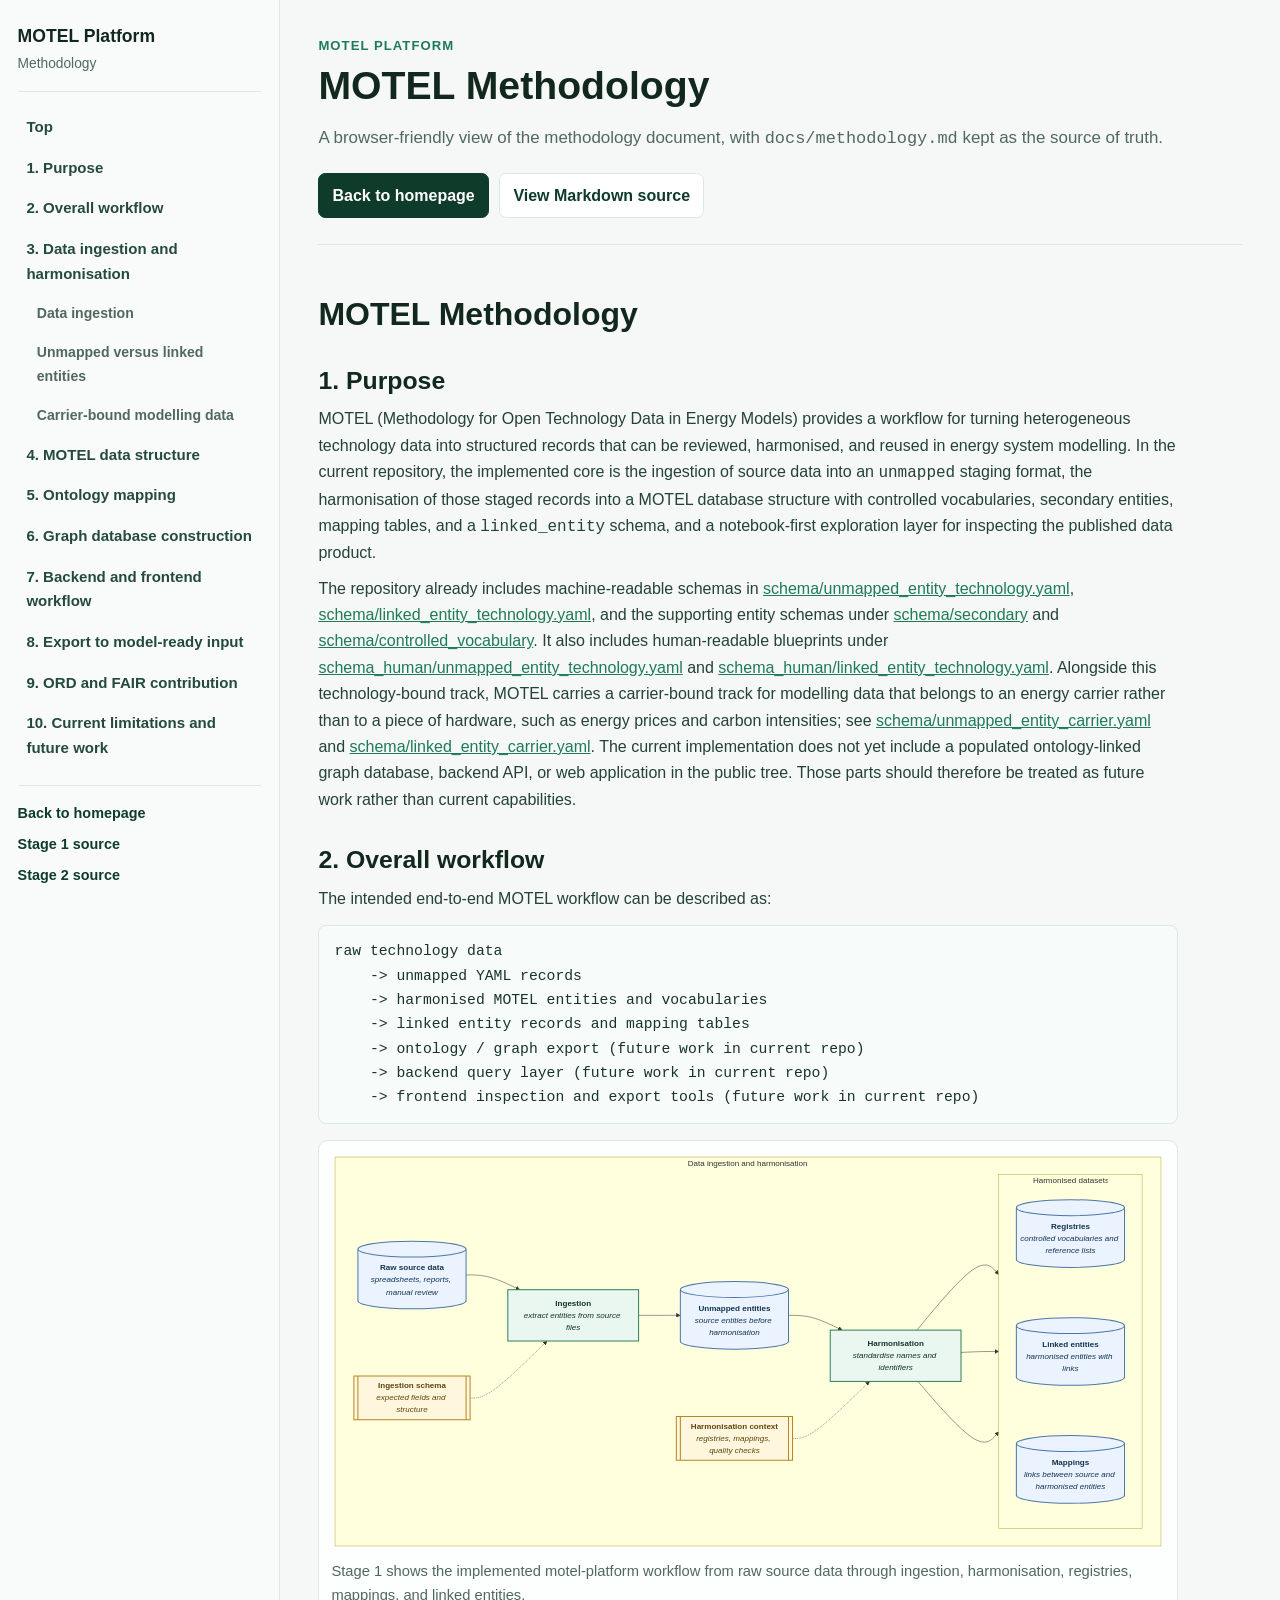
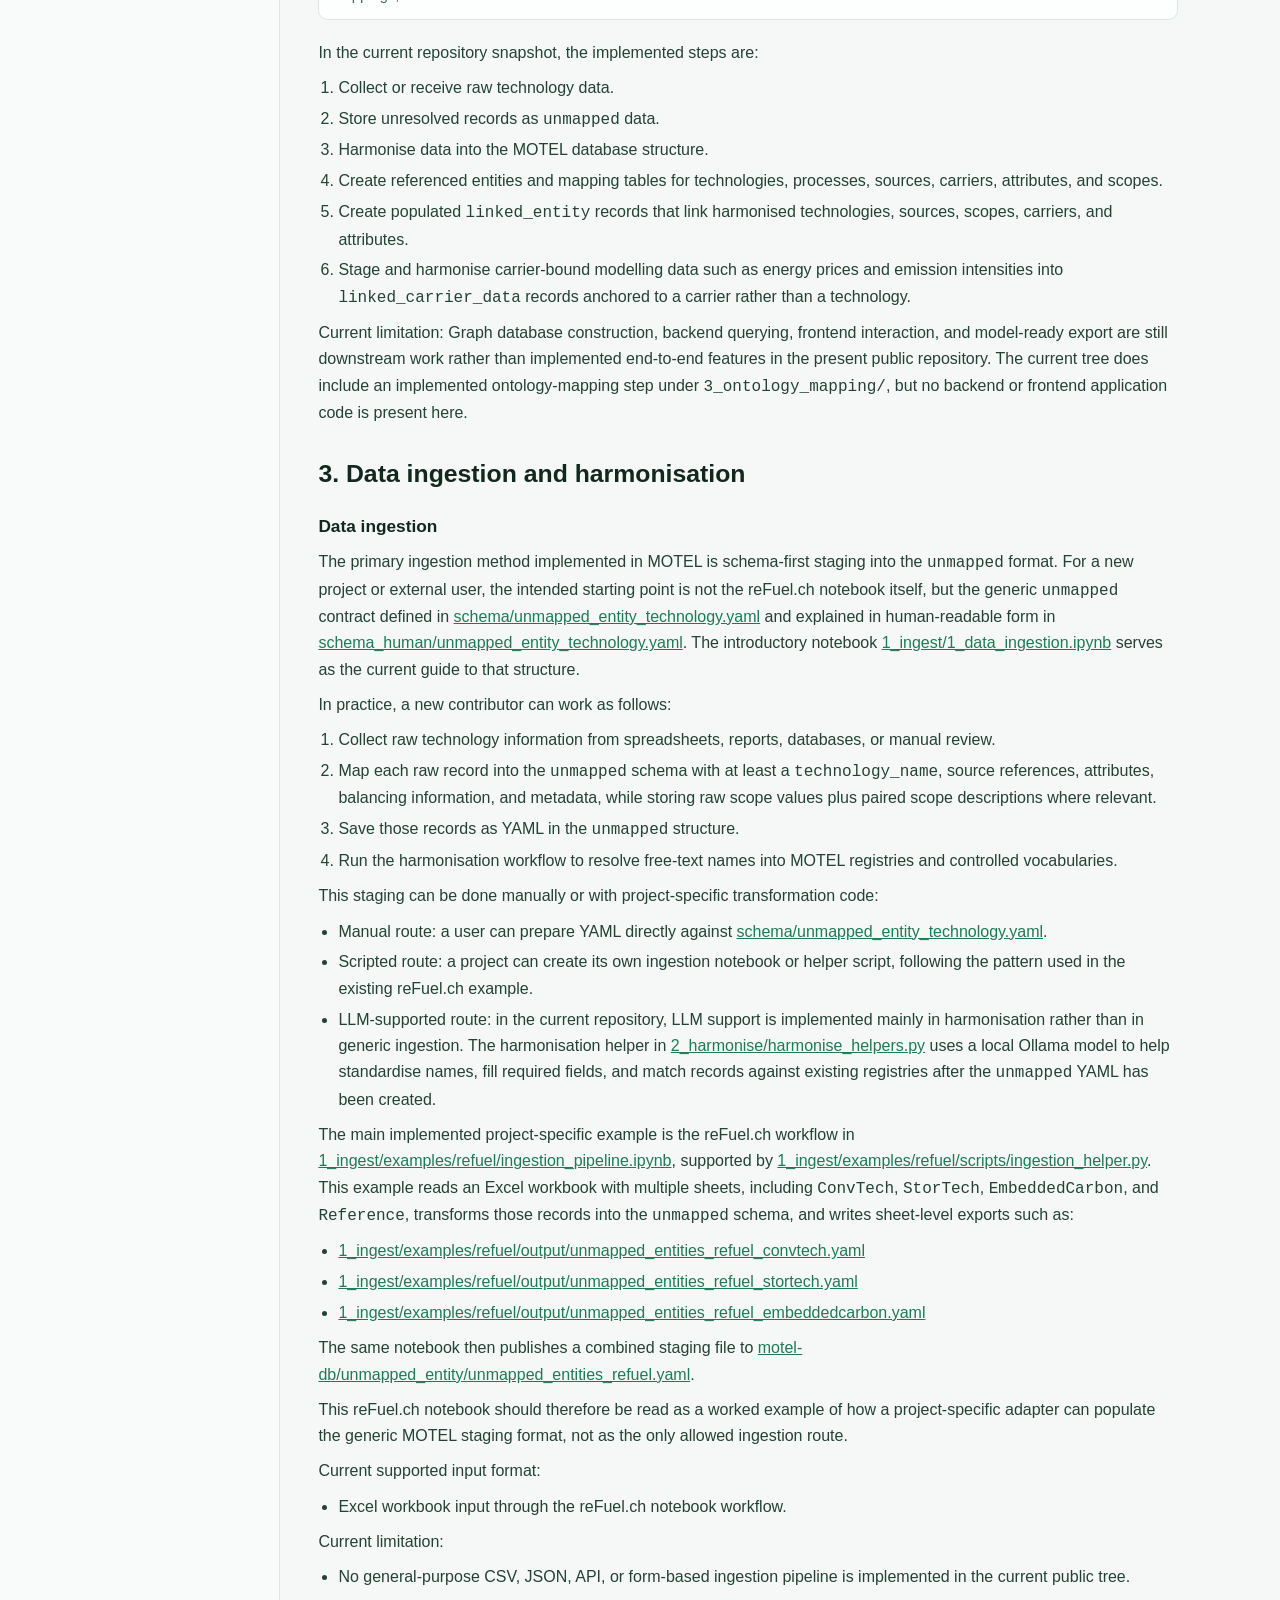
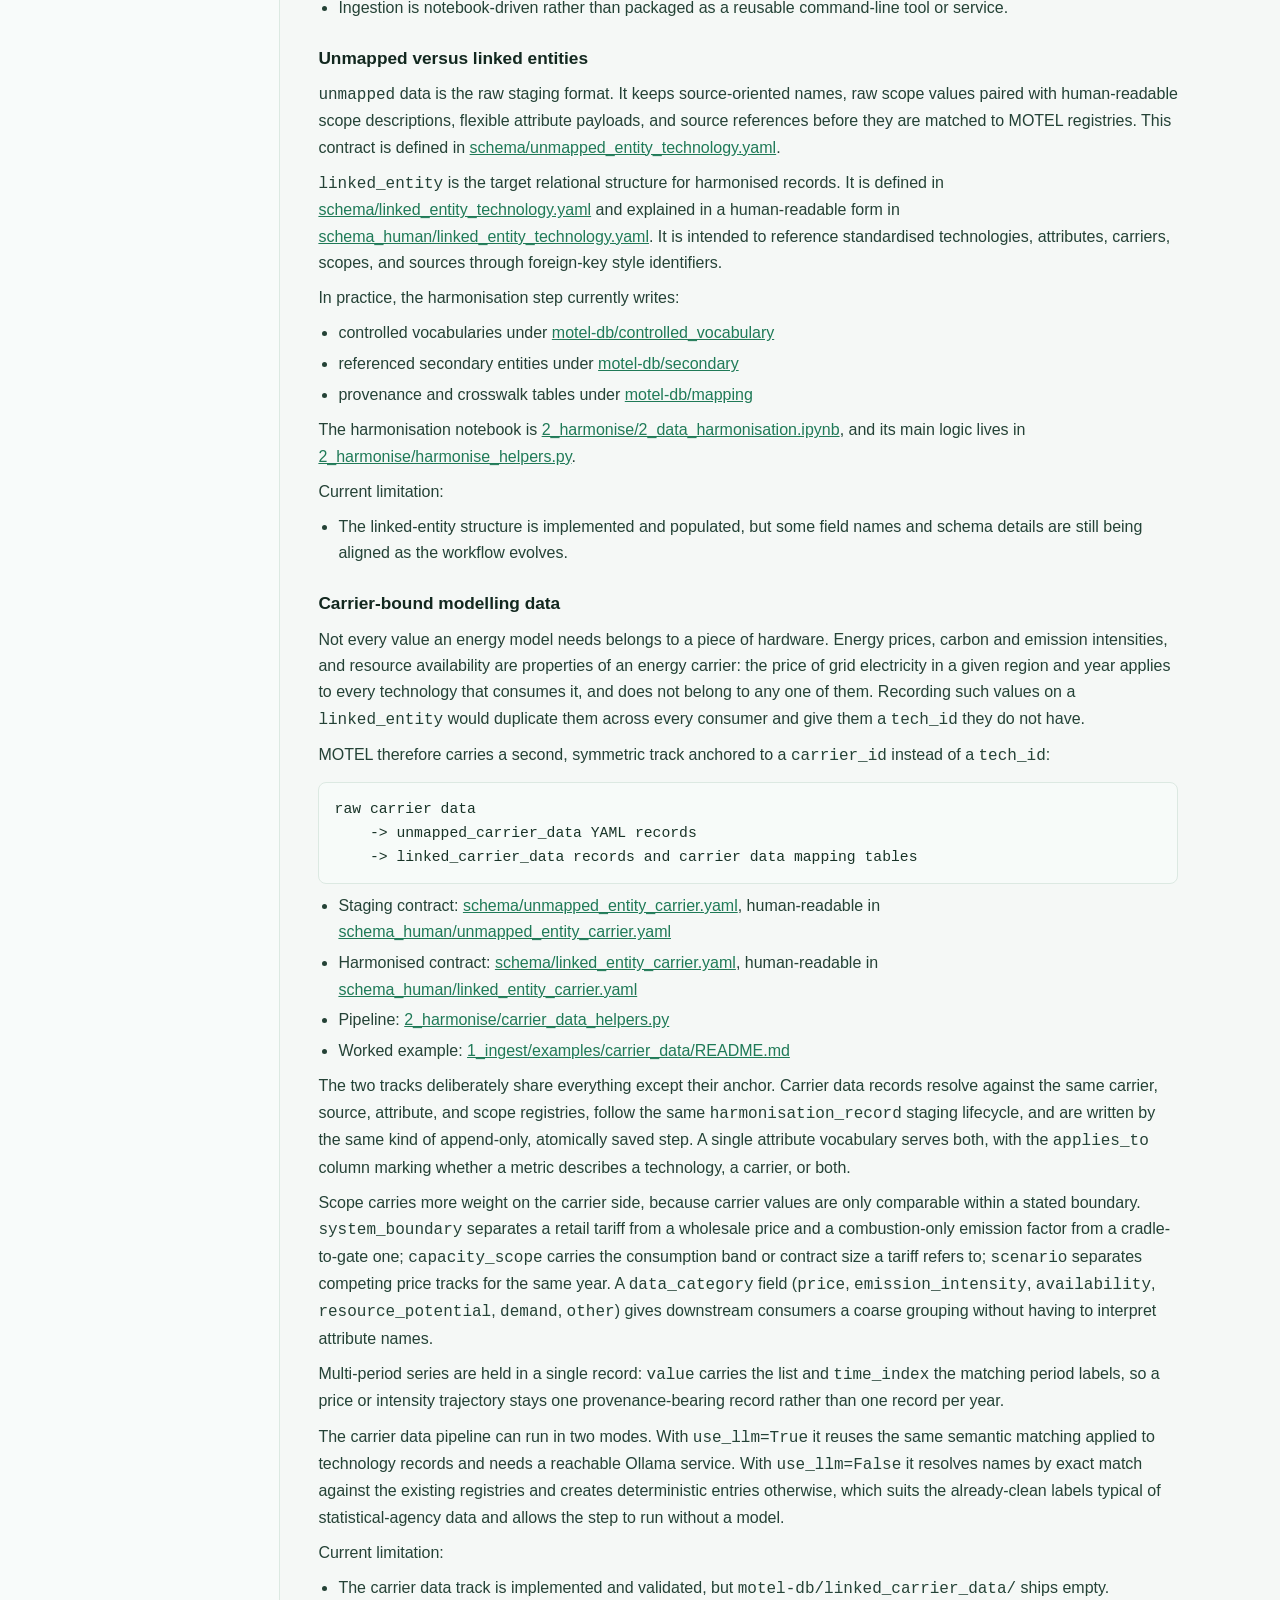
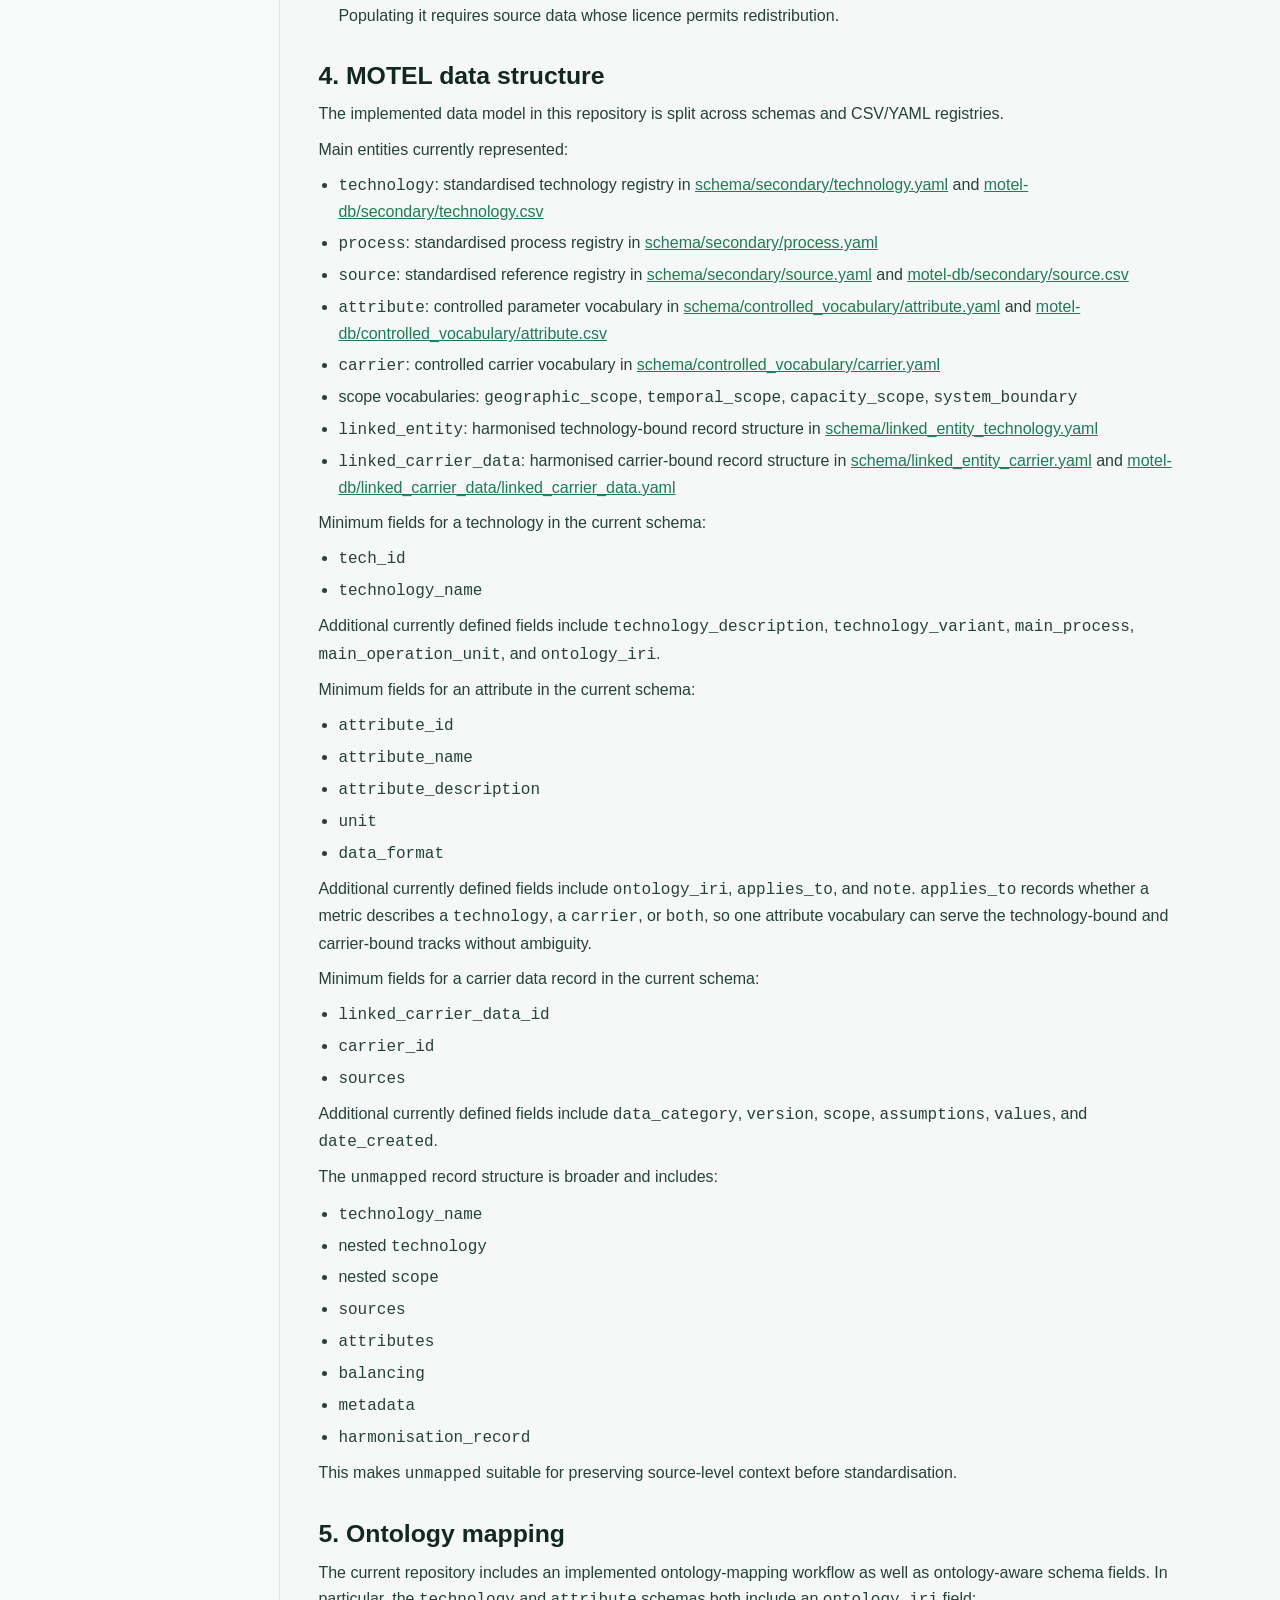
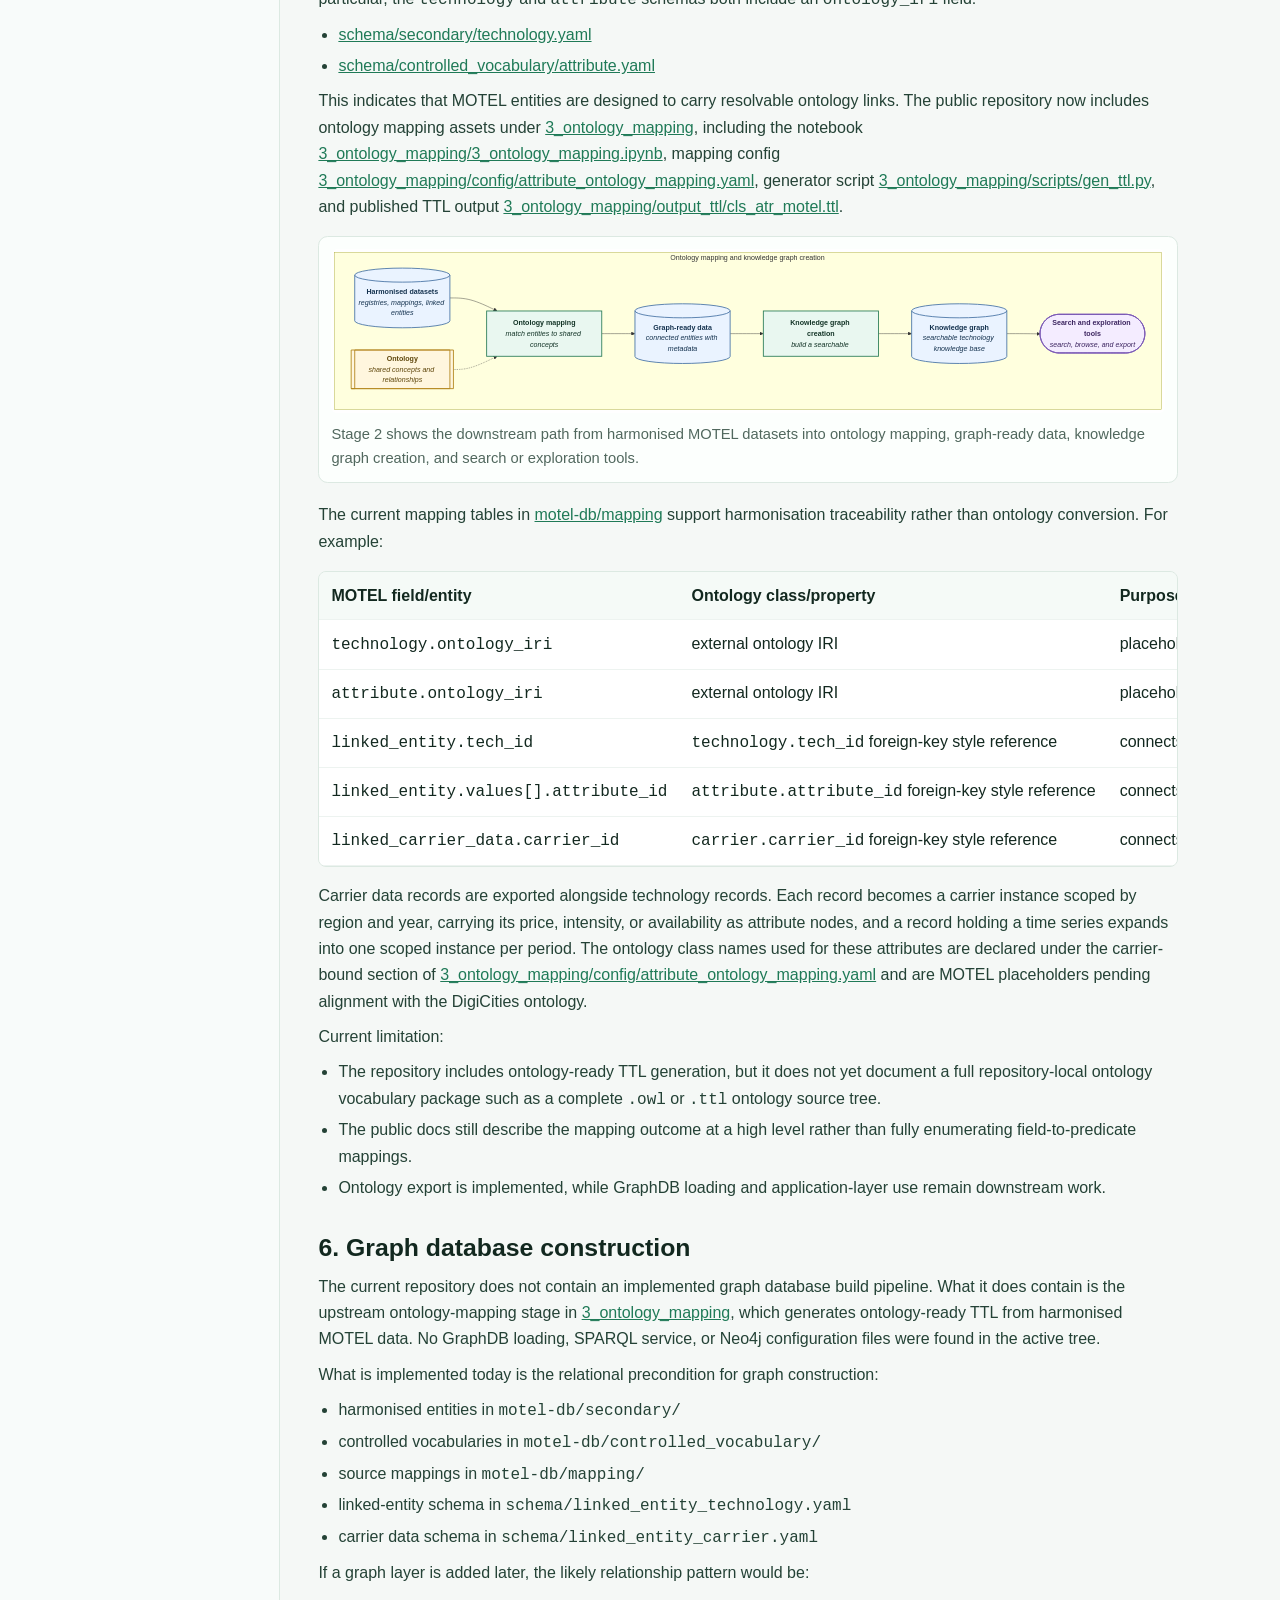
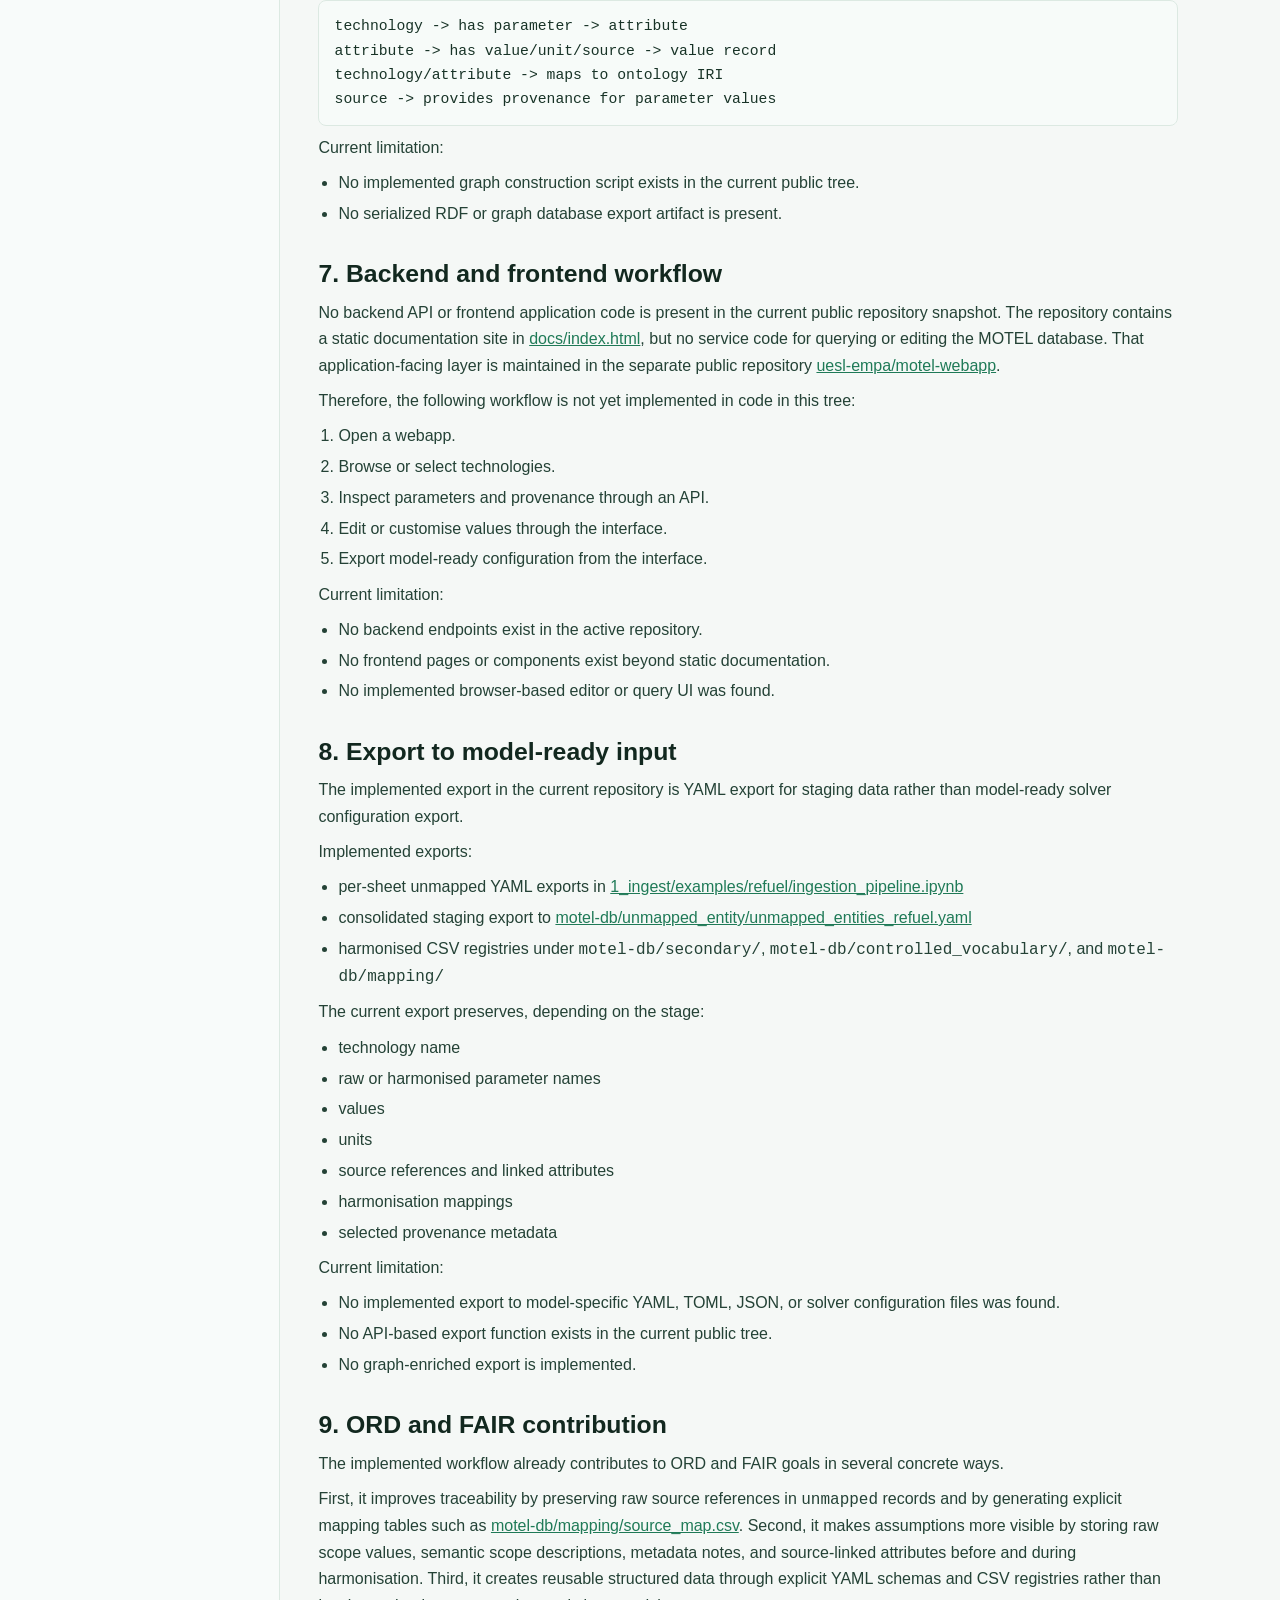
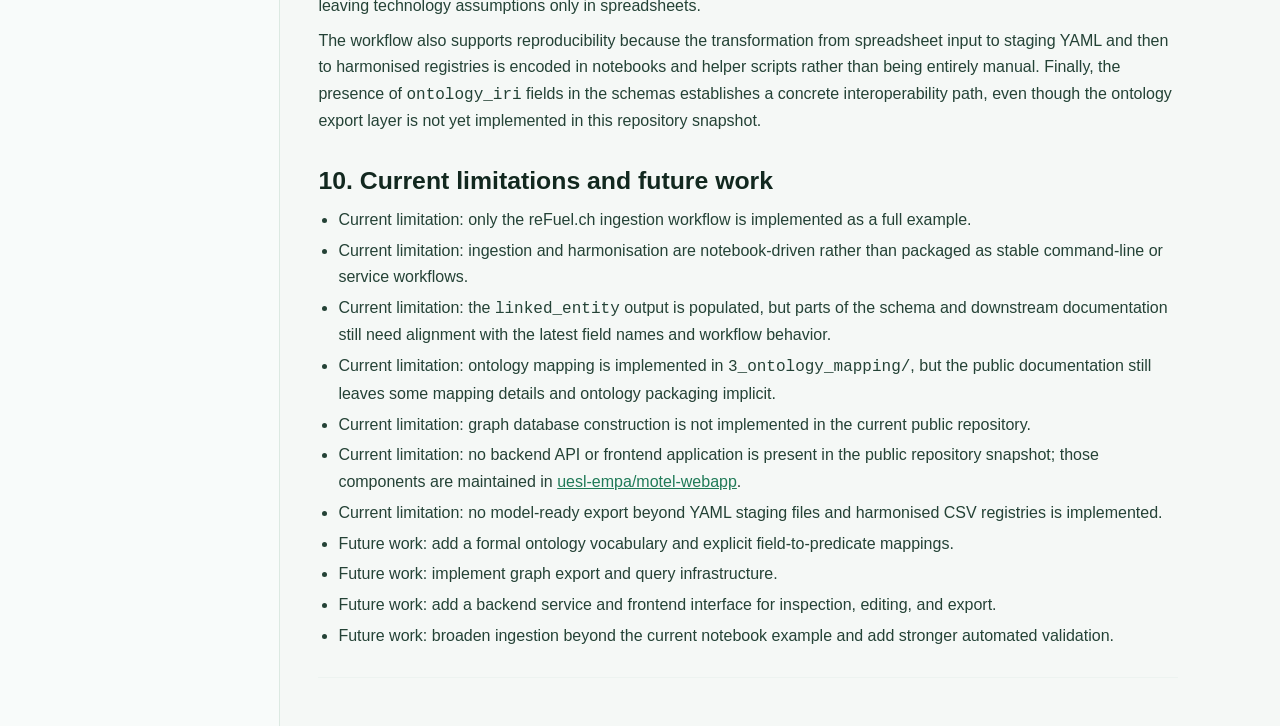
==== commit 6977cb6e: "Add carrier-bound data track for prices and emission intensities MOTEL recorded only technology-boun" ====
--- a/docs/methodology.html
+++ b/docs/methodology.html
@@ -20,7 +20,7 @@
           </a>
 
           <nav class="toc" id="methodology-toc">
-            <a href="#top">Top</a><a href="#1-purpose">1. Purpose</a><a href="#2-overall-workflow">2. Overall workflow</a><a href="#3-data-ingestion-and-harmonisation">3. Data ingestion and harmonisation</a><a href="#data-ingestion" class="toc-subitem">Data ingestion</a><a href="#unmapped-versus-linked-entities" class="toc-subitem">Unmapped versus linked entities</a><a href="#4-motel-data-structure">4. MOTEL data structure</a><a href="#5-ontology-mapping">5. Ontology mapping</a><a href="#6-graph-database-construction">6. Graph database construction</a><a href="#7-backend-and-frontend-workflow">7. Backend and frontend workflow</a><a href="#8-export-to-model-ready-input">8. Export to model-ready input</a><a href="#9-ord-and-fair-contribution">9. ORD and FAIR contribution</a><a href="#10-current-limitations-and-future-work">10. Current limitations and future work</a>
+            <a href="#top">Top</a><a href="#1-purpose">1. Purpose</a><a href="#2-overall-workflow">2. Overall workflow</a><a href="#3-data-ingestion-and-harmonisation">3. Data ingestion and harmonisation</a><a href="#data-ingestion" class="toc-subitem">Data ingestion</a><a href="#unmapped-versus-linked-entities" class="toc-subitem">Unmapped versus linked entities</a><a href="#carrier-bound-modelling-data" class="toc-subitem">Carrier-bound modelling data</a><a href="#4-motel-data-structure">4. MOTEL data structure</a><a href="#5-ontology-mapping">5. Ontology mapping</a><a href="#6-graph-database-construction">6. Graph database construction</a><a href="#7-backend-and-frontend-workflow">7. Backend and frontend workflow</a><a href="#8-export-to-model-ready-input">8. Export to model-ready input</a><a href="#9-ord-and-fair-contribution">9. ORD and FAIR contribution</a><a href="#10-current-limitations-and-future-work">10. Current limitations and future work</a>
           </nav>
 
           <div class="sidebar-actions">
@@ -50,7 +50,7 @@
 <h1 id="motel-methodology">MOTEL Methodology</h1>
 <h2 id="1-purpose">1. Purpose</h2>
 <p>MOTEL (Methodology for Open Technology Data in Energy Models) provides a workflow for turning heterogeneous technology data into structured records that can be reviewed, harmonised, and reused in energy system modelling. In the current repository, the implemented core is the ingestion of source data into an <code>unmapped</code> staging format, the harmonisation of those staged records into a MOTEL database structure with controlled vocabularies, secondary entities, mapping tables, and a <code>linked_entity</code> schema, and a notebook-first exploration layer for inspecting the published data product.</p>
-<p>The repository already includes machine-readable schemas in <a href="https://github.com/uesl-empa/motel-platform/blob/main/schema/unmapped_entity.yaml">schema/unmapped_entity.yaml</a>, <a href="https://github.com/uesl-empa/motel-platform/blob/main/schema/linked_entity.yaml">schema/linked_entity.yaml</a>, and the supporting entity schemas under <a href="https://github.com/uesl-empa/motel-platform/blob/main/schema/secondary/source.yaml">schema/secondary</a> and <a href="https://github.com/uesl-empa/motel-platform/blob/main/schema/controlled_vocabulary/attribute.yaml">schema/controlled_vocabulary</a>. It also includes human-readable blueprints under <a href="https://github.com/uesl-empa/motel-platform/blob/main/schema_human/unmapped_entity.yaml">schema_human/unmapped_entity.yaml</a> and <a href="https://github.com/uesl-empa/motel-platform/blob/main/schema_human/linked_entity.yaml">schema_human/linked_entity.yaml</a>. The current implementation does not yet include a populated ontology-linked graph database, backend API, or web application in the public tree. Those parts should therefore be treated as future work rather than current capabilities.</p>
+<p>The repository already includes machine-readable schemas in <a href="https://github.com/uesl-empa/motel-platform/blob/main/schema/unmapped_entity_technology.yaml">schema/unmapped_entity_technology.yaml</a>, <a href="https://github.com/uesl-empa/motel-platform/blob/main/schema/linked_entity_technology.yaml">schema/linked_entity_technology.yaml</a>, and the supporting entity schemas under <a href="https://github.com/uesl-empa/motel-platform/blob/main/schema/secondary/source.yaml">schema/secondary</a> and <a href="https://github.com/uesl-empa/motel-platform/blob/main/schema/controlled_vocabulary/attribute.yaml">schema/controlled_vocabulary</a>. It also includes human-readable blueprints under <a href="https://github.com/uesl-empa/motel-platform/blob/main/schema_human/unmapped_entity_technology.yaml">schema_human/unmapped_entity_technology.yaml</a> and <a href="https://github.com/uesl-empa/motel-platform/blob/main/schema_human/linked_entity_technology.yaml">schema_human/linked_entity_technology.yaml</a>. Alongside this technology-bound track, MOTEL carries a carrier-bound track for modelling data that belongs to an energy carrier rather than to a piece of hardware, such as energy prices and carbon intensities; see <a href="https://github.com/uesl-empa/motel-platform/blob/main/schema/unmapped_entity_carrier.yaml">schema/unmapped_entity_carrier.yaml</a> and <a href="https://github.com/uesl-empa/motel-platform/blob/main/schema/linked_entity_carrier.yaml">schema/linked_entity_carrier.yaml</a>. The current implementation does not yet include a populated ontology-linked graph database, backend API, or web application in the public tree. Those parts should therefore be treated as future work rather than current capabilities.</p>
 <h2 id="2-overall-workflow">2. Overall workflow</h2>
 <p>The intended end-to-end MOTEL workflow can be described as:</p>
 <pre><code class="language-text">raw technology data
@@ -62,15 +62,15 @@
     -&gt; frontend inspection and export tools (future work in current repo)</code></pre>
 <figure class="diagram-figure"><img src="assets/ingest_harmonise.svg" alt="Diagram of the MOTEL ingestion and harmonisation workflow" /><figcaption>Stage 1 shows the implemented motel-platform workflow from raw source data through ingestion, harmonisation, registries, mappings, and linked entities.</figcaption></figure>
 <p>In the current repository snapshot, the implemented steps are:</p>
-<ol><li>Collect or receive raw technology data.</li><li>Store unresolved records as <code>unmapped</code> data.</li><li>Harmonise data into the MOTEL database structure.</li><li>Create referenced entities and mapping tables for technologies, processes, sources, carriers, attributes, and scopes.</li><li>Create populated <code>linked_entity</code> records that link harmonised technologies, sources, scopes, carriers, and attributes.</li></ol>
+<ol><li>Collect or receive raw technology data.</li><li>Store unresolved records as <code>unmapped</code> data.</li><li>Harmonise data into the MOTEL database structure.</li><li>Create referenced entities and mapping tables for technologies, processes, sources, carriers, attributes, and scopes.</li><li>Create populated <code>linked_entity</code> records that link harmonised technologies, sources, scopes, carriers, and attributes.</li><li>Stage and harmonise carrier-bound modelling data such as energy prices and emission intensities into <code>linked_carrier_data</code> records anchored to a carrier rather than a technology.</li></ol>
 <p>Current limitation: Graph database construction, backend querying, frontend interaction, and model-ready export are still downstream work rather than implemented end-to-end features in the present public repository. The current tree does include an implemented ontology-mapping step under <code>3_ontology_mapping/</code>, but no backend or frontend application code is present here.</p>
 <h2 id="3-data-ingestion-and-harmonisation">3. Data ingestion and harmonisation</h2>
 <h3 id="data-ingestion">Data ingestion</h3>
-<p>The primary ingestion method implemented in MOTEL is schema-first staging into the <code>unmapped</code> format. For a new project or external user, the intended starting point is not the reFuel.ch notebook itself, but the generic <code>unmapped</code> contract defined in <a href="https://github.com/uesl-empa/motel-platform/blob/main/schema/unmapped_entity.yaml">schema/unmapped_entity.yaml</a> and explained in human-readable form in <a href="https://github.com/uesl-empa/motel-platform/blob/main/schema_human/unmapped_entity.yaml">schema_human/unmapped_entity.yaml</a>. The introductory notebook <a href="https://github.com/uesl-empa/motel-platform/blob/main/1_ingest/1_data_ingestion.ipynb">1_ingest/1_data_ingestion.ipynb</a> serves as the current guide to that structure.</p>
+<p>The primary ingestion method implemented in MOTEL is schema-first staging into the <code>unmapped</code> format. For a new project or external user, the intended starting point is not the reFuel.ch notebook itself, but the generic <code>unmapped</code> contract defined in <a href="https://github.com/uesl-empa/motel-platform/blob/main/schema/unmapped_entity_technology.yaml">schema/unmapped_entity_technology.yaml</a> and explained in human-readable form in <a href="https://github.com/uesl-empa/motel-platform/blob/main/schema_human/unmapped_entity_technology.yaml">schema_human/unmapped_entity_technology.yaml</a>. The introductory notebook <a href="https://github.com/uesl-empa/motel-platform/blob/main/1_ingest/1_data_ingestion.ipynb">1_ingest/1_data_ingestion.ipynb</a> serves as the current guide to that structure.</p>
 <p>In practice, a new contributor can work as follows:</p>
 <ol><li>Collect raw technology information from spreadsheets, reports, databases, or manual review.</li><li>Map each raw record into the <code>unmapped</code> schema with at least a <code>technology_name</code>, source references, attributes, balancing information, and metadata, while storing raw scope values plus paired scope descriptions where relevant.</li><li>Save those records as YAML in the <code>unmapped</code> structure.</li><li>Run the harmonisation workflow to resolve free-text names into MOTEL registries and controlled vocabularies.</li></ol>
 <p>This staging can be done manually or with project-specific transformation code:</p>
-<ul><li>Manual route: a user can prepare YAML directly against <a href="https://github.com/uesl-empa/motel-platform/blob/main/schema/unmapped_entity.yaml">schema/unmapped_entity.yaml</a>.</li><li>Scripted route: a project can create its own ingestion notebook or helper script, following the pattern used in the existing reFuel.ch example.</li><li>LLM-supported route: in the current repository, LLM support is implemented mainly in harmonisation rather than in generic ingestion. The harmonisation helper in <a href="https://github.com/uesl-empa/motel-platform/blob/main/2_harmonise/harmonise_helpers.py">2_harmonise/harmonise_helpers.py</a> uses a local Ollama model to help standardise names, fill required fields, and match records against existing registries after the <code>unmapped</code> YAML has been created.</li></ul>
+<ul><li>Manual route: a user can prepare YAML directly against <a href="https://github.com/uesl-empa/motel-platform/blob/main/schema/unmapped_entity_technology.yaml">schema/unmapped_entity_technology.yaml</a>.</li><li>Scripted route: a project can create its own ingestion notebook or helper script, following the pattern used in the existing reFuel.ch example.</li><li>LLM-supported route: in the current repository, LLM support is implemented mainly in harmonisation rather than in generic ingestion. The harmonisation helper in <a href="https://github.com/uesl-empa/motel-platform/blob/main/2_harmonise/harmonise_helpers.py">2_harmonise/harmonise_helpers.py</a> uses a local Ollama model to help standardise names, fill required fields, and match records against existing registries after the <code>unmapped</code> YAML has been created.</li></ul>
 <p>The main implemented project-specific example is the reFuel.ch workflow in <a href="https://github.com/uesl-empa/motel-platform/blob/main/1_ingest/examples/refuel/ingestion_pipeline.ipynb">1_ingest/examples/refuel/ingestion_pipeline.ipynb</a>, supported by <a href="https://github.com/uesl-empa/motel-platform/blob/main/1_ingest/examples/refuel/scripts/ingestion_helper.py">1_ingest/examples/refuel/scripts/ingestion_helper.py</a>. This example reads an Excel workbook with multiple sheets, including <code>ConvTech</code>, <code>StorTech</code>, <code>EmbeddedCarbon</code>, and <code>Reference</code>, transforms those records into the <code>unmapped</code> schema, and writes sheet-level exports such as:</p>
 <ul><li><a href="https://github.com/uesl-empa/motel-platform/blob/main/1_ingest/examples/refuel/output/unmapped_entities_refuel_convtech.yaml">1_ingest/examples/refuel/output/unmapped_entities_refuel_convtech.yaml</a></li><li><a href="https://github.com/uesl-empa/motel-platform/blob/main/1_ingest/examples/refuel/output/unmapped_entities_refuel_stortech.yaml">1_ingest/examples/refuel/output/unmapped_entities_refuel_stortech.yaml</a></li><li><a href="https://github.com/uesl-empa/motel-platform/blob/main/1_ingest/examples/refuel/output/unmapped_entities_refuel_embeddedcarbon.yaml">1_ingest/examples/refuel/output/unmapped_entities_refuel_embeddedcarbon.yaml</a></li></ul>
 <p>The same notebook then publishes a combined staging file to <a href="https://github.com/uesl-empa/motel-platform/blob/main/motel-db/unmapped_entity/unmapped_entities_refuel.yaml">motel-db/unmapped_entity/unmapped_entities_refuel.yaml</a>.</p>
@@ -80,23 +80,39 @@
 <p>Current limitation:</p>
 <ul><li>No general-purpose CSV, JSON, API, or form-based ingestion pipeline is implemented in the current public tree.</li><li>Ingestion is notebook-driven rather than packaged as a reusable command-line tool or service.</li></ul>
 <h3 id="unmapped-versus-linked-entities">Unmapped versus linked entities</h3>
-<p><code>unmapped</code> data is the raw staging format. It keeps source-oriented names, raw scope values paired with human-readable scope descriptions, flexible attribute payloads, and source references before they are matched to MOTEL registries. This contract is defined in <a href="https://github.com/uesl-empa/motel-platform/blob/main/schema/unmapped_entity.yaml">schema/unmapped_entity.yaml</a>.</p>
-<p><code>linked_entity</code> is the target relational structure for harmonised records. It is defined in <a href="https://github.com/uesl-empa/motel-platform/blob/main/schema/linked_entity.yaml">schema/linked_entity.yaml</a> and explained in a human-readable form in <a href="https://github.com/uesl-empa/motel-platform/blob/main/schema_human/linked_entity.yaml">schema_human/linked_entity.yaml</a>. It is intended to reference standardised technologies, attributes, carriers, scopes, and sources through foreign-key style identifiers.</p>
+<p><code>unmapped</code> data is the raw staging format. It keeps source-oriented names, raw scope values paired with human-readable scope descriptions, flexible attribute payloads, and source references before they are matched to MOTEL registries. This contract is defined in <a href="https://github.com/uesl-empa/motel-platform/blob/main/schema/unmapped_entity_technology.yaml">schema/unmapped_entity_technology.yaml</a>.</p>
+<p><code>linked_entity</code> is the target relational structure for harmonised records. It is defined in <a href="https://github.com/uesl-empa/motel-platform/blob/main/schema/linked_entity_technology.yaml">schema/linked_entity_technology.yaml</a> and explained in a human-readable form in <a href="https://github.com/uesl-empa/motel-platform/blob/main/schema_human/linked_entity_technology.yaml">schema_human/linked_entity_technology.yaml</a>. It is intended to reference standardised technologies, attributes, carriers, scopes, and sources through foreign-key style identifiers.</p>
 <p>In practice, the harmonisation step currently writes:</p>
 <ul><li>controlled vocabularies under <a href="https://github.com/uesl-empa/motel-platform/blob/main/motel-db/controlled_vocabulary/attribute.csv">motel-db/controlled_vocabulary</a></li><li>referenced secondary entities under <a href="https://github.com/uesl-empa/motel-platform/blob/main/motel-db/secondary/source.csv">motel-db/secondary</a></li><li>provenance and crosswalk tables under <a href="https://github.com/uesl-empa/motel-platform/blob/main/motel-db/mapping/source_map.csv">motel-db/mapping</a></li></ul>
 <p>The harmonisation notebook is <a href="https://github.com/uesl-empa/motel-platform/blob/main/2_harmonise/2_data_harmonisation.ipynb">2_harmonise/2_data_harmonisation.ipynb</a>, and its main logic lives in <a href="https://github.com/uesl-empa/motel-platform/blob/main/2_harmonise/harmonise_helpers.py">2_harmonise/harmonise_helpers.py</a>.</p>
 <p>Current limitation:</p>
 <ul><li>The linked-entity structure is implemented and populated, but some field names and schema details are still being aligned as the workflow evolves.</li></ul>
+<h3 id="carrier-bound-modelling-data">Carrier-bound modelling data</h3>
+<p>Not every value an energy model needs belongs to a piece of hardware. Energy prices, carbon and emission intensities, and resource availability are properties of an energy carrier: the price of grid electricity in a given region and year applies to every technology that consumes it, and does not belong to any one of them. Recording such values on a <code>linked_entity</code> would duplicate them across every consumer and give them a <code>tech_id</code> they do not have.</p>
+<p>MOTEL therefore carries a second, symmetric track anchored to a <code>carrier_id</code> instead of a <code>tech_id</code>:</p>
+<pre><code class="language-text">raw carrier data
+    -&gt; unmapped_carrier_data YAML records
+    -&gt; linked_carrier_data records and carrier data mapping tables</code></pre>
+<ul><li>Staging contract: <a href="https://github.com/uesl-empa/motel-platform/blob/main/schema/unmapped_entity_carrier.yaml">schema/unmapped_entity_carrier.yaml</a>, human-readable in <a href="https://github.com/uesl-empa/motel-platform/blob/main/schema_human/unmapped_entity_carrier.yaml">schema_human/unmapped_entity_carrier.yaml</a></li><li>Harmonised contract: <a href="https://github.com/uesl-empa/motel-platform/blob/main/schema/linked_entity_carrier.yaml">schema/linked_entity_carrier.yaml</a>, human-readable in <a href="https://github.com/uesl-empa/motel-platform/blob/main/schema_human/linked_entity_carrier.yaml">schema_human/linked_entity_carrier.yaml</a></li><li>Pipeline: <a href="https://github.com/uesl-empa/motel-platform/blob/main/2_harmonise/carrier_data_helpers.py">2_harmonise/carrier_data_helpers.py</a></li><li>Worked example: <a href="https://github.com/uesl-empa/motel-platform/blob/main/1_ingest/examples/carrier_data/README.md">1_ingest/examples/carrier_data/README.md</a></li></ul>
+<p>The two tracks deliberately share everything except their anchor. Carrier data records resolve against the same carrier, source, attribute, and scope registries, follow the same <code>harmonisation_record</code> staging lifecycle, and are written by the same kind of append-only, atomically saved step. A single attribute vocabulary serves both, with the <code>applies_to</code> column marking whether a metric describes a technology, a carrier, or both.</p>
+<p>Scope carries more weight on the carrier side, because carrier values are only comparable within a stated boundary. <code>system_boundary</code> separates a retail tariff from a wholesale price and a combustion-only emission factor from a cradle-to-gate one; <code>capacity_scope</code> carries the consumption band or contract size a tariff refers to; <code>scenario</code> separates competing price tracks for the same year. A <code>data_category</code> field (<code>price</code>, <code>emission_intensity</code>, <code>availability</code>, <code>resource_potential</code>, <code>demand</code>, <code>other</code>) gives downstream consumers a coarse grouping without having to interpret attribute names.</p>
+<p>Multi-period series are held in a single record: <code>value</code> carries the list and <code>time_index</code> the matching period labels, so a price or intensity trajectory stays one provenance-bearing record rather than one record per year.</p>
+<p>The carrier data pipeline can run in two modes. With <code>use_llm=True</code> it reuses the same semantic matching applied to technology records and needs a reachable Ollama service. With <code>use_llm=False</code> it resolves names by exact match against the existing registries and creates deterministic entries otherwise, which suits the already-clean labels typical of statistical-agency data and allows the step to run without a model.</p>
+<p>Current limitation:</p>
+<ul><li>The carrier data track is implemented and validated, but <code>motel-db/linked_carrier_data/</code> ships empty. Populating it requires source data whose licence permits redistribution.</li></ul>
 <h2 id="4-motel-data-structure">4. MOTEL data structure</h2>
 <p>The implemented data model in this repository is split across schemas and CSV/YAML registries.</p>
 <p>Main entities currently represented:</p>
-<ul><li><code>technology</code>: standardised technology registry in <a href="https://github.com/uesl-empa/motel-platform/blob/main/schema/secondary/technology.yaml">schema/secondary/technology.yaml</a> and <a href="https://github.com/uesl-empa/motel-platform/blob/main/motel-db/secondary/technology.csv">motel-db/secondary/technology.csv</a></li><li><code>process</code>: standardised process registry in <a href="https://github.com/uesl-empa/motel-platform/blob/main/schema/secondary/process.yaml">schema/secondary/process.yaml</a></li><li><code>source</code>: standardised reference registry in <a href="https://github.com/uesl-empa/motel-platform/blob/main/schema/secondary/source.yaml">schema/secondary/source.yaml</a> and <a href="https://github.com/uesl-empa/motel-platform/blob/main/motel-db/secondary/source.csv">motel-db/secondary/source.csv</a></li><li><code>attribute</code>: controlled parameter vocabulary in <a href="https://github.com/uesl-empa/motel-platform/blob/main/schema/controlled_vocabulary/attribute.yaml">schema/controlled_vocabulary/attribute.yaml</a> and <a href="https://github.com/uesl-empa/motel-platform/blob/main/motel-db/controlled_vocabulary/attribute.csv">motel-db/controlled_vocabulary/attribute.csv</a></li><li><code>carrier</code>: controlled carrier vocabulary in <a href="https://github.com/uesl-empa/motel-platform/blob/main/schema/controlled_vocabulary/carrier.yaml">schema/controlled_vocabulary/carrier.yaml</a></li><li>scope vocabularies: <code>geographic_scope</code>, <code>temporal_scope</code>, <code>capacity_scope</code>, <code>system_boundary</code></li><li><code>linked_entity</code>: harmonised record structure in <a href="https://github.com/uesl-empa/motel-platform/blob/main/schema/linked_entity.yaml">schema/linked_entity.yaml</a></li></ul>
+<ul><li><code>technology</code>: standardised technology registry in <a href="https://github.com/uesl-empa/motel-platform/blob/main/schema/secondary/technology.yaml">schema/secondary/technology.yaml</a> and <a href="https://github.com/uesl-empa/motel-platform/blob/main/motel-db/secondary/technology.csv">motel-db/secondary/technology.csv</a></li><li><code>process</code>: standardised process registry in <a href="https://github.com/uesl-empa/motel-platform/blob/main/schema/secondary/process.yaml">schema/secondary/process.yaml</a></li><li><code>source</code>: standardised reference registry in <a href="https://github.com/uesl-empa/motel-platform/blob/main/schema/secondary/source.yaml">schema/secondary/source.yaml</a> and <a href="https://github.com/uesl-empa/motel-platform/blob/main/motel-db/secondary/source.csv">motel-db/secondary/source.csv</a></li><li><code>attribute</code>: controlled parameter vocabulary in <a href="https://github.com/uesl-empa/motel-platform/blob/main/schema/controlled_vocabulary/attribute.yaml">schema/controlled_vocabulary/attribute.yaml</a> and <a href="https://github.com/uesl-empa/motel-platform/blob/main/motel-db/controlled_vocabulary/attribute.csv">motel-db/controlled_vocabulary/attribute.csv</a></li><li><code>carrier</code>: controlled carrier vocabulary in <a href="https://github.com/uesl-empa/motel-platform/blob/main/schema/controlled_vocabulary/carrier.yaml">schema/controlled_vocabulary/carrier.yaml</a></li><li>scope vocabularies: <code>geographic_scope</code>, <code>temporal_scope</code>, <code>capacity_scope</code>, <code>system_boundary</code></li><li><code>linked_entity</code>: harmonised technology-bound record structure in <a href="https://github.com/uesl-empa/motel-platform/blob/main/schema/linked_entity_technology.yaml">schema/linked_entity_technology.yaml</a></li><li><code>linked_carrier_data</code>: harmonised carrier-bound record structure in <a href="https://github.com/uesl-empa/motel-platform/blob/main/schema/linked_entity_carrier.yaml">schema/linked_entity_carrier.yaml</a> and <a href="https://github.com/uesl-empa/motel-platform/blob/main/motel-db/linked_carrier_data/linked_carrier_data.yaml">motel-db/linked_carrier_data/linked_carrier_data.yaml</a></li></ul>
 <p>Minimum fields for a technology in the current schema:</p>
 <ul><li><code>tech_id</code></li><li><code>technology_name</code></li></ul>
 <p>Additional currently defined fields include <code>technology_description</code>, <code>technology_variant</code>, <code>main_process</code>, <code>main_operation_unit</code>, and <code>ontology_iri</code>.</p>
 <p>Minimum fields for an attribute in the current schema:</p>
 <ul><li><code>attribute_id</code></li><li><code>attribute_name</code></li><li><code>attribute_description</code></li><li><code>unit</code></li><li><code>data_format</code></li></ul>
-<p>Additional currently defined fields include <code>ontology_iri</code> and <code>note</code>.</p>
+<p>Additional currently defined fields include <code>ontology_iri</code>, <code>applies_to</code>, and <code>note</code>. <code>applies_to</code> records whether a metric describes a <code>technology</code>, a <code>carrier</code>, or <code>both</code>, so one attribute vocabulary can serve the technology-bound and carrier-bound tracks without ambiguity.</p>
+<p>Minimum fields for a carrier data record in the current schema:</p>
+<ul><li><code>linked_carrier_data_id</code></li><li><code>carrier_id</code></li><li><code>sources</code></li></ul>
+<p>Additional currently defined fields include <code>data_category</code>, <code>version</code>, <code>scope</code>, <code>assumptions</code>, <code>values</code>, and <code>date_created</code>.</p>
 <p>The <code>unmapped</code> record structure is broader and includes:</p>
 <ul><li><code>technology_name</code></li><li>nested <code>technology</code></li><li>nested <code>scope</code></li><li><code>sources</code></li><li><code>attributes</code></li><li><code>balancing</code></li><li><code>metadata</code></li><li><code>harmonisation_record</code></li></ul>
 <p>This makes <code>unmapped</code> suitable for preserving source-level context before standardisation.</p>
@@ -106,13 +122,14 @@
 <p>This indicates that MOTEL entities are designed to carry resolvable ontology links. The public repository now includes ontology mapping assets under <a href="https://github.com/uesl-empa/motel-platform/tree/main/3_ontology_mapping">3_ontology_mapping</a>, including the notebook <a href="https://github.com/uesl-empa/motel-platform/blob/main/3_ontology_mapping/3_ontology_mapping.ipynb">3_ontology_mapping/3_ontology_mapping.ipynb</a>, mapping config <a href="https://github.com/uesl-empa/motel-platform/blob/main/3_ontology_mapping/config/attribute_ontology_mapping.yaml">3_ontology_mapping/config/attribute_ontology_mapping.yaml</a>, generator script <a href="https://github.com/uesl-empa/motel-platform/blob/main/3_ontology_mapping/scripts/gen_ttl.py">3_ontology_mapping/scripts/gen_ttl.py</a>, and published TTL output <a href="https://github.com/uesl-empa/motel-platform/blob/main/3_ontology_mapping/output_ttl/cls_atr_motel.ttl">3_ontology_mapping/output_ttl/cls_atr_motel.ttl</a>.</p>
 <figure class="diagram-figure"><img src="assets/ontology_graphdb.svg" alt="Diagram of the MOTEL ontology and graph workflow" /><figcaption>Stage 2 shows the downstream path from harmonised MOTEL datasets into ontology mapping, graph-ready data, knowledge graph creation, and search or exploration tools.</figcaption></figure>
 <p>The current mapping tables in <a href="https://github.com/uesl-empa/motel-platform/blob/main/motel-db/mapping/source_map.csv">motel-db/mapping</a> support harmonisation traceability rather than ontology conversion. For example:</p>
-<table><thead><tr><th>MOTEL field/entity</th><th>Ontology class/property</th><th>Purpose</th></tr></thead><tbody><tr><td><code>technology.ontology_iri</code></td><td>external ontology IRI</td><td>placeholder field for linking a technology to an ontology concept</td></tr><tr><td><code>attribute.ontology_iri</code></td><td>external ontology IRI</td><td>placeholder field for linking an attribute to an ontology concept</td></tr><tr><td><code>linked_entity.tech_id</code></td><td><code>technology.tech_id</code> foreign-key style reference</td><td>connects a harmonised record to a standard technology entity</td></tr><tr><td><code>linked_entity.values[].attribute_id</code></td><td><code>attribute.attribute_id</code> foreign-key style reference</td><td>connects a harmonised value to a standard attribute definition</td></tr></tbody></table>
+<table><thead><tr><th>MOTEL field/entity</th><th>Ontology class/property</th><th>Purpose</th></tr></thead><tbody><tr><td><code>technology.ontology_iri</code></td><td>external ontology IRI</td><td>placeholder field for linking a technology to an ontology concept</td></tr><tr><td><code>attribute.ontology_iri</code></td><td>external ontology IRI</td><td>placeholder field for linking an attribute to an ontology concept</td></tr><tr><td><code>linked_entity.tech_id</code></td><td><code>technology.tech_id</code> foreign-key style reference</td><td>connects a harmonised record to a standard technology entity</td></tr><tr><td><code>linked_entity.values[].attribute_id</code></td><td><code>attribute.attribute_id</code> foreign-key style reference</td><td>connects a harmonised value to a standard attribute definition</td></tr><tr><td><code>linked_carrier_data.carrier_id</code></td><td><code>carrier.carrier_id</code> foreign-key style reference</td><td>connects a carrier-bound value to a standard carrier entity</td></tr></tbody></table>
+<p>Carrier data records are exported alongside technology records. Each record becomes a carrier instance scoped by region and year, carrying its price, intensity, or availability as attribute nodes, and a record holding a time series expands into one scoped instance per period. The ontology class names used for these attributes are declared under the carrier-bound section of <a href="https://github.com/uesl-empa/motel-platform/blob/main/3_ontology_mapping/config/attribute_ontology_mapping.yaml">3_ontology_mapping/config/attribute_ontology_mapping.yaml</a> and are MOTEL placeholders pending alignment with the DigiCities ontology.</p>
 <p>Current limitation:</p>
 <ul><li>The repository includes ontology-ready TTL generation, but it does not yet document a full repository-local ontology vocabulary package such as a complete <code>.owl</code> or <code>.ttl</code> ontology source tree.</li><li>The public docs still describe the mapping outcome at a high level rather than fully enumerating field-to-predicate mappings.</li><li>Ontology export is implemented, while GraphDB loading and application-layer use remain downstream work.</li></ul>
 <h2 id="6-graph-database-construction">6. Graph database construction</h2>
 <p>The current repository does not contain an implemented graph database build pipeline. What it does contain is the upstream ontology-mapping stage in <a href="https://github.com/uesl-empa/motel-platform/tree/main/3_ontology_mapping">3_ontology_mapping</a>, which generates ontology-ready TTL from harmonised MOTEL data. No GraphDB loading, SPARQL service, or Neo4j configuration files were found in the active tree.</p>
 <p>What is implemented today is the relational precondition for graph construction:</p>
-<ul><li>harmonised entities in <code>motel-db/secondary/</code></li><li>controlled vocabularies in <code>motel-db/controlled_vocabulary/</code></li><li>source mappings in <code>motel-db/mapping/</code></li><li>linked-entity schema in <code>schema/linked_entity.yaml</code></li></ul>
+<ul><li>harmonised entities in <code>motel-db/secondary/</code></li><li>controlled vocabularies in <code>motel-db/controlled_vocabulary/</code></li><li>source mappings in <code>motel-db/mapping/</code></li><li>linked-entity schema in <code>schema/linked_entity_technology.yaml</code></li><li>carrier data schema in <code>schema/linked_entity_carrier.yaml</code></li></ul>
 <p>If a graph layer is added later, the likely relationship pattern would be:</p>
 <pre><code class="language-text">technology -&gt; has parameter -&gt; attribute
 attribute -&gt; has value/unit/source -&gt; value record
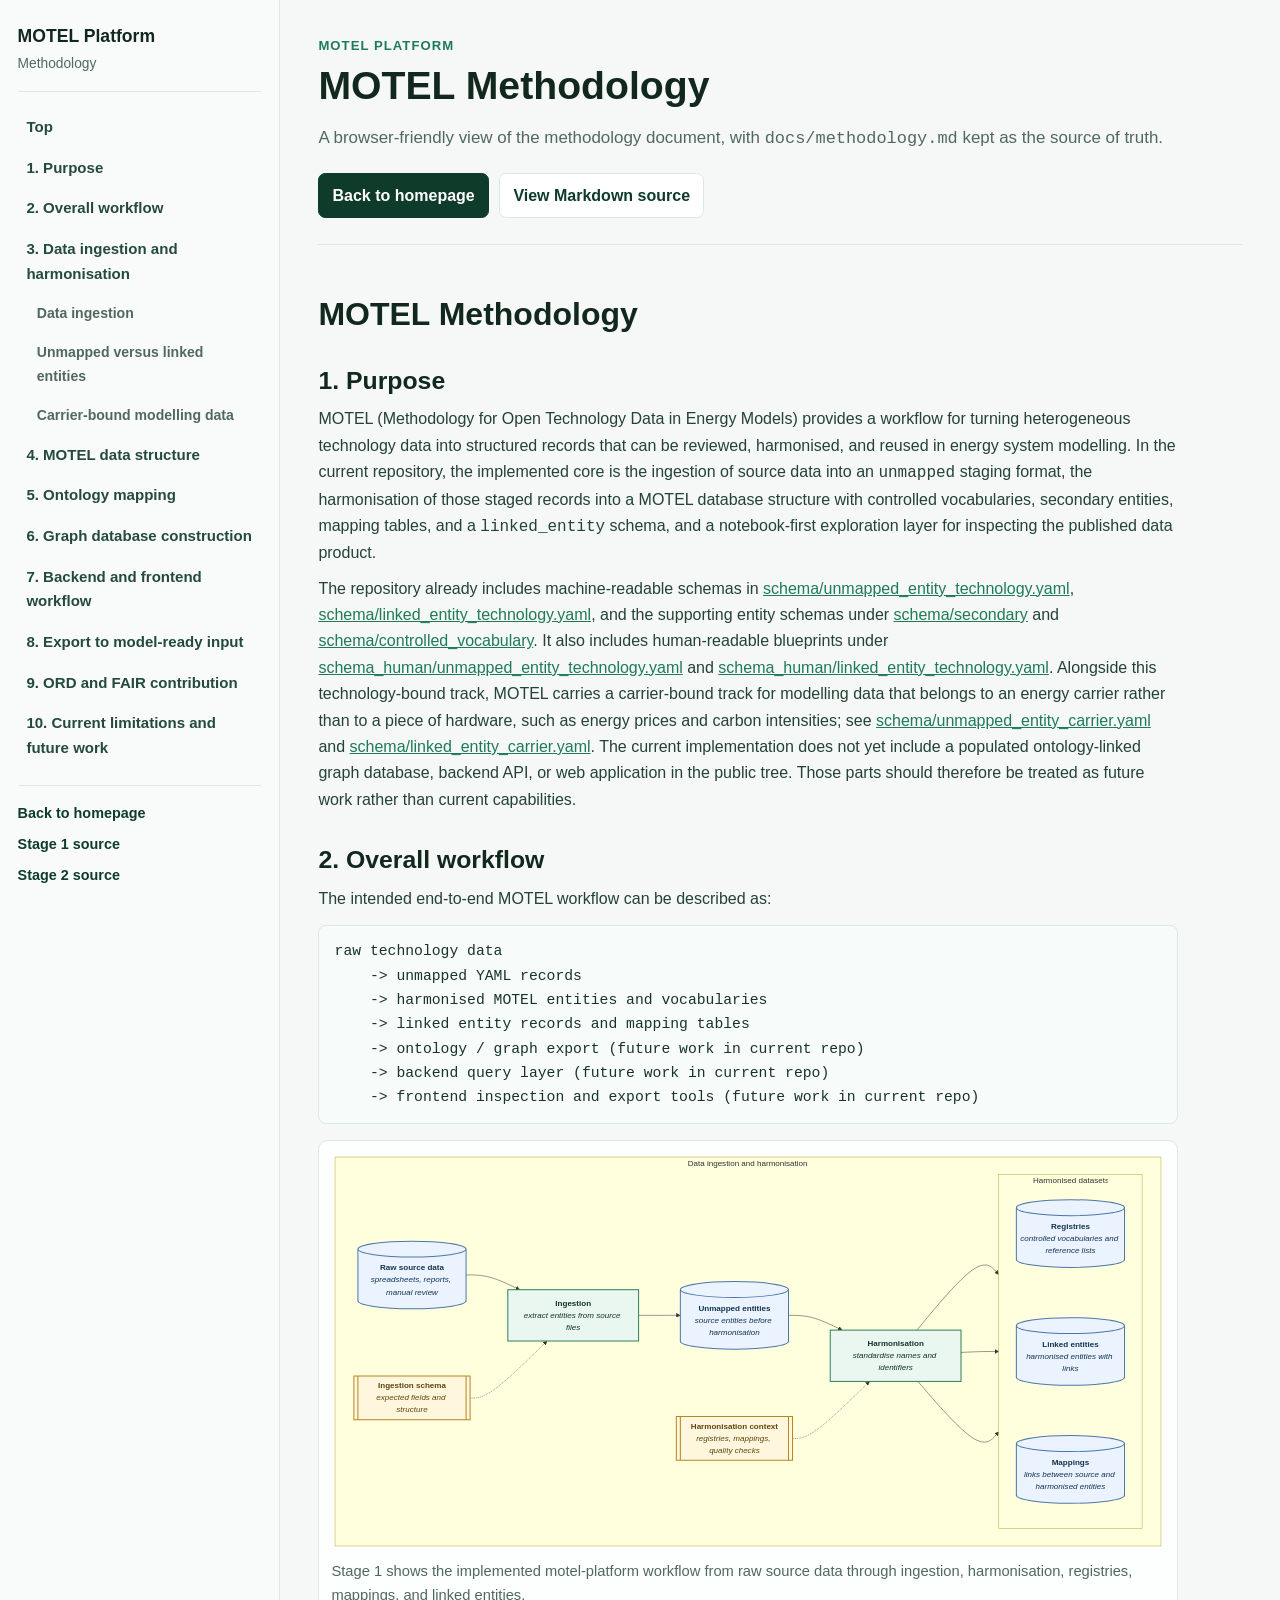
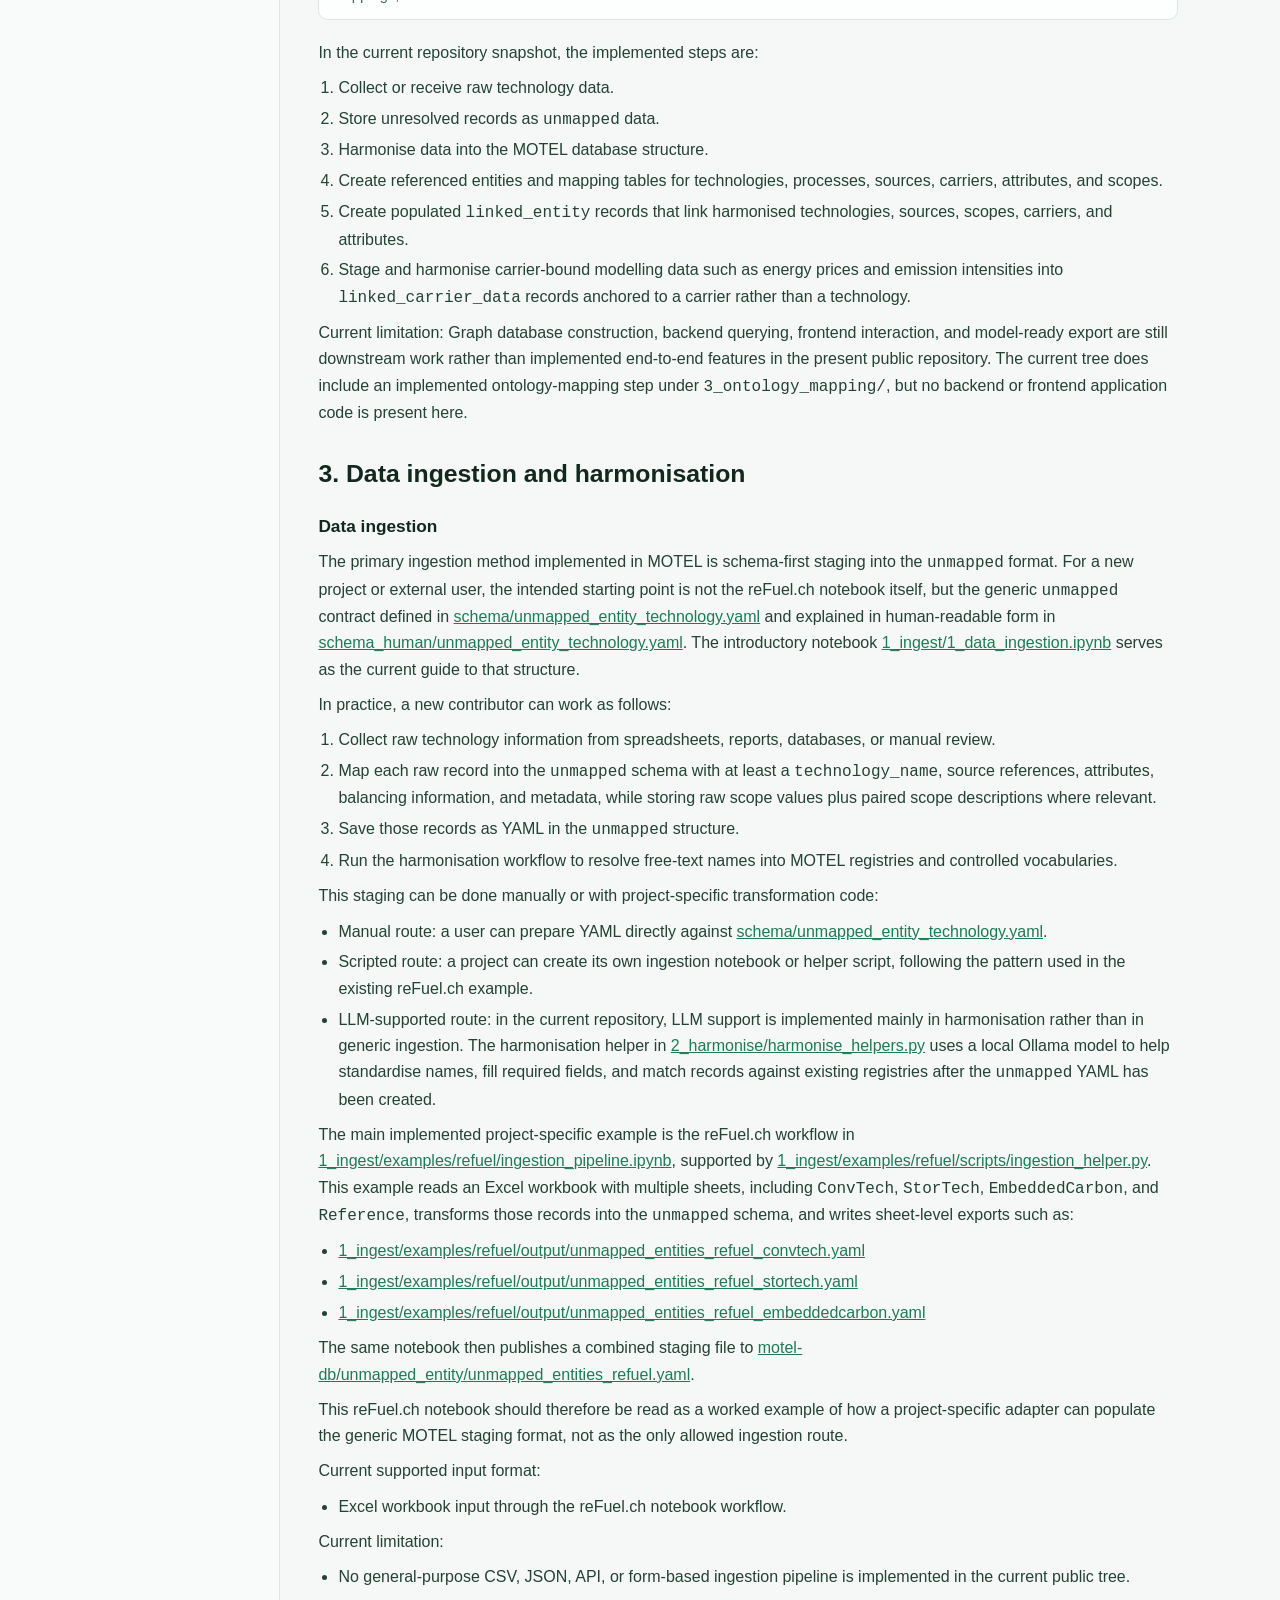
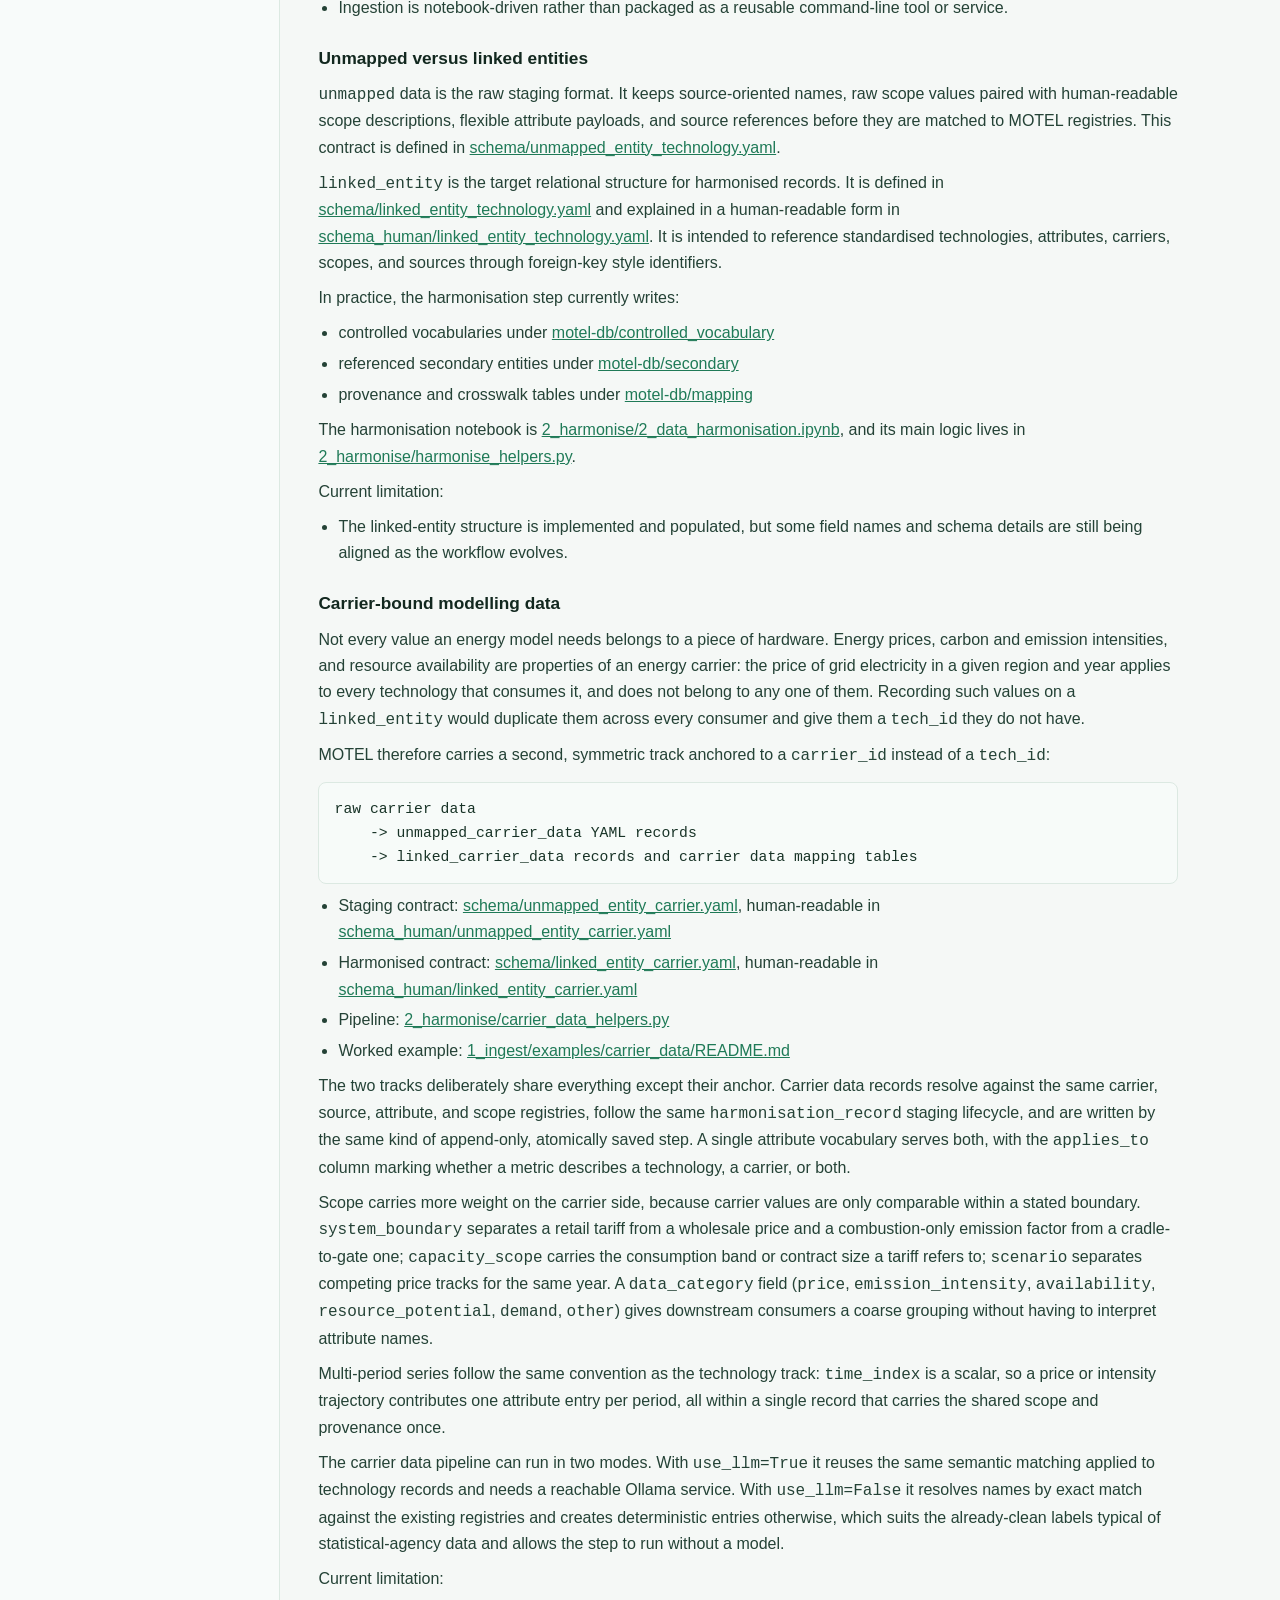
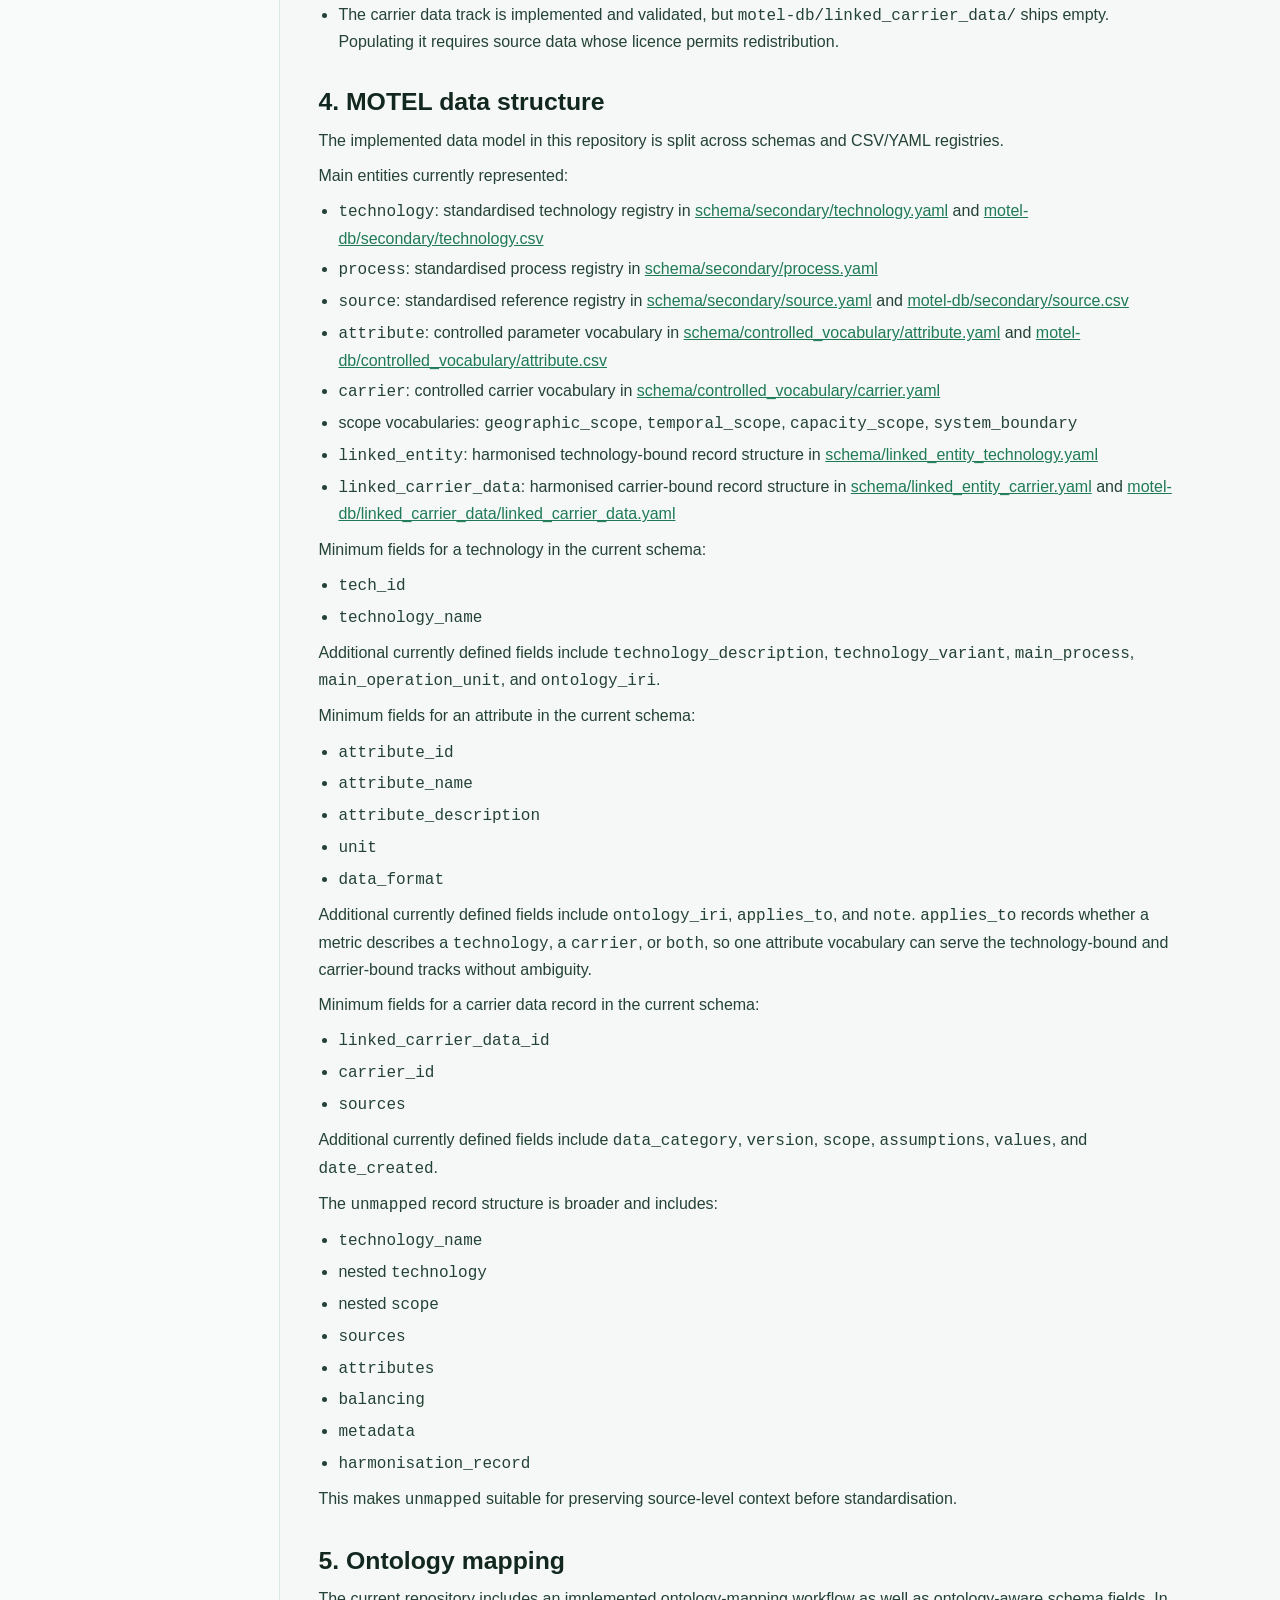
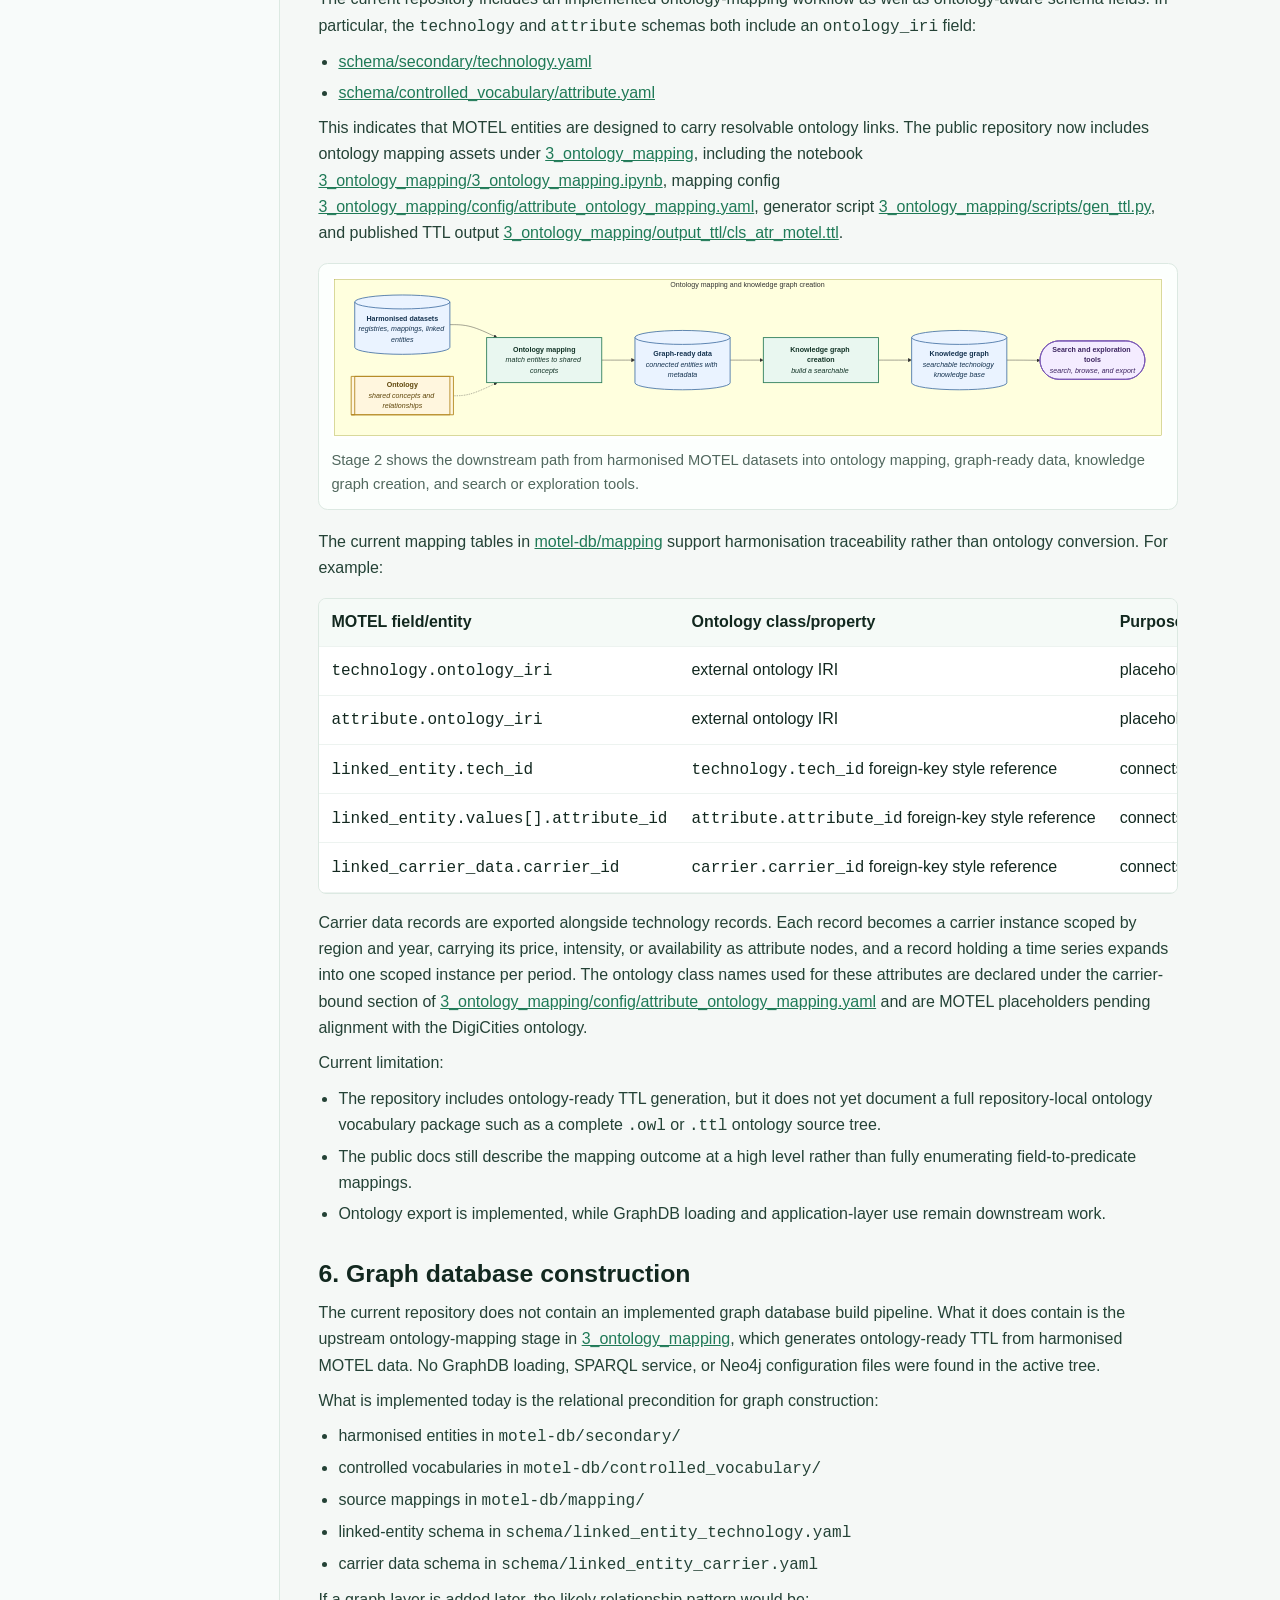
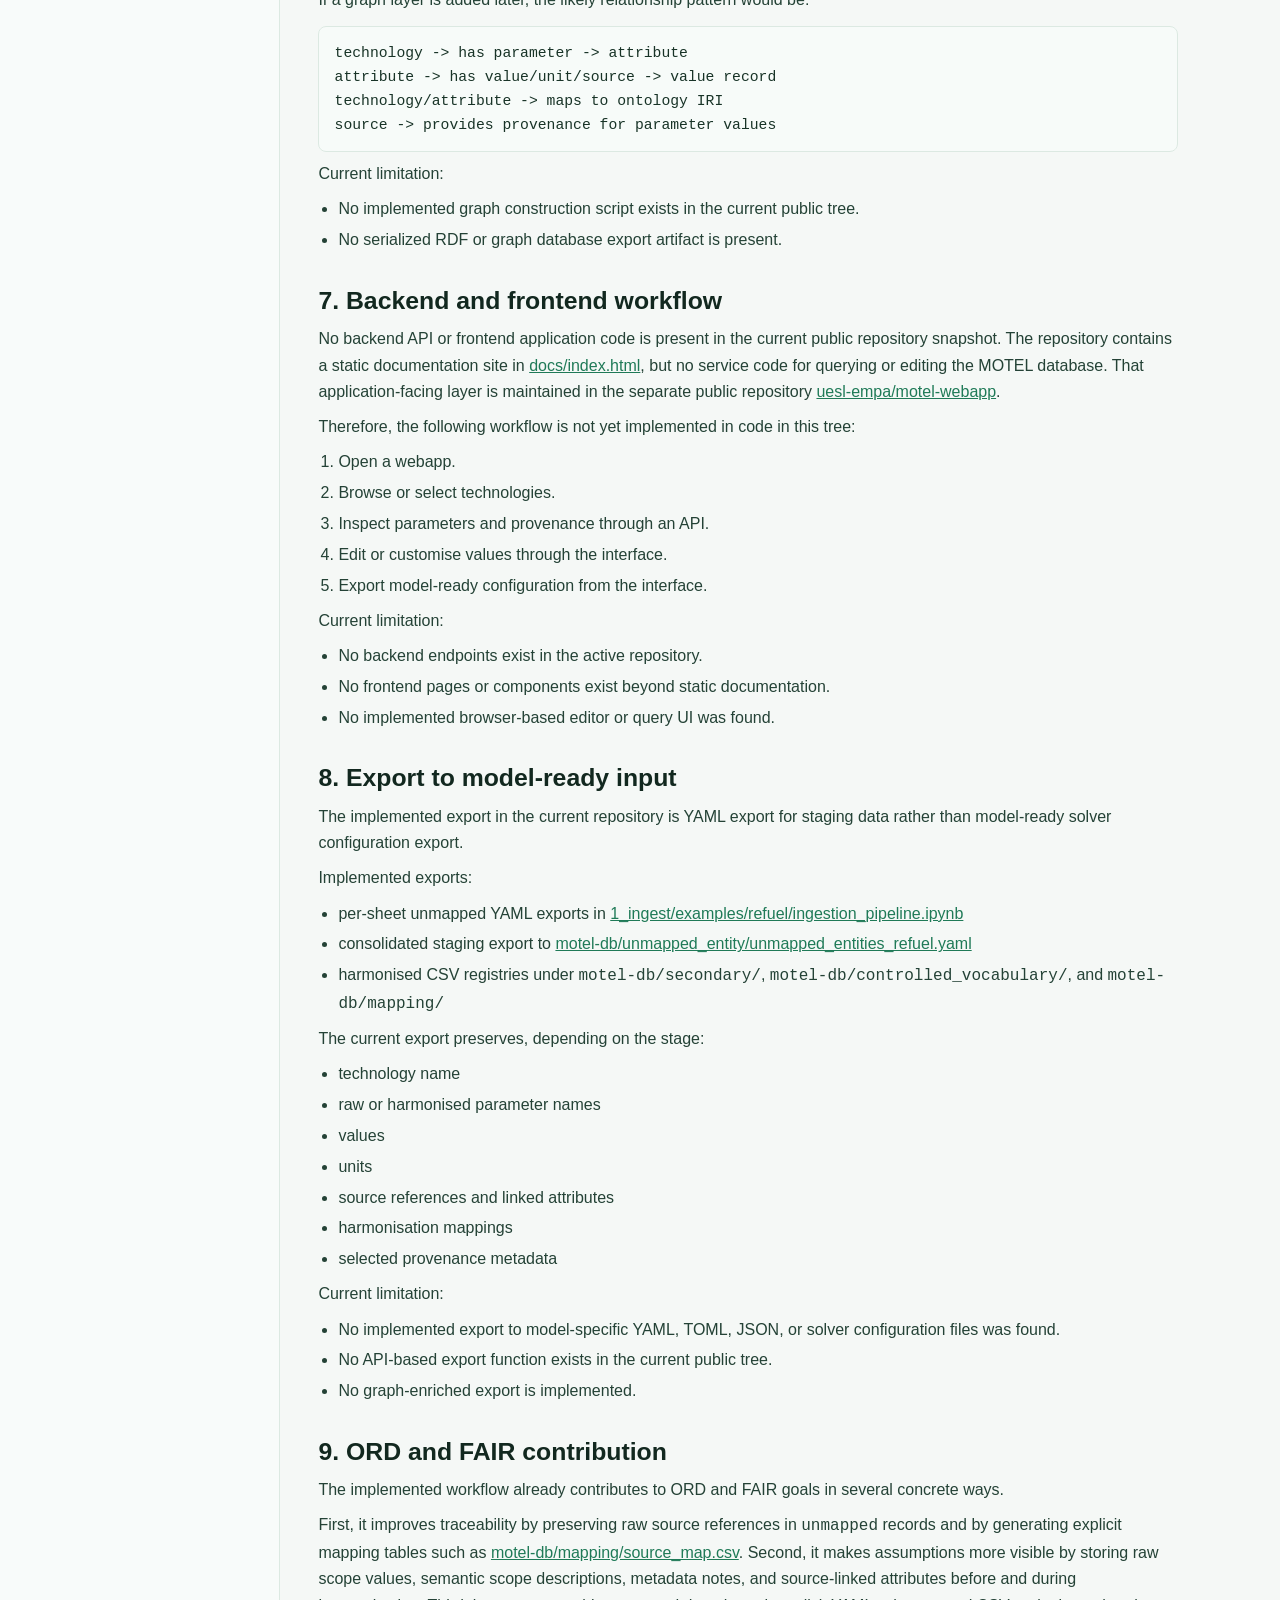
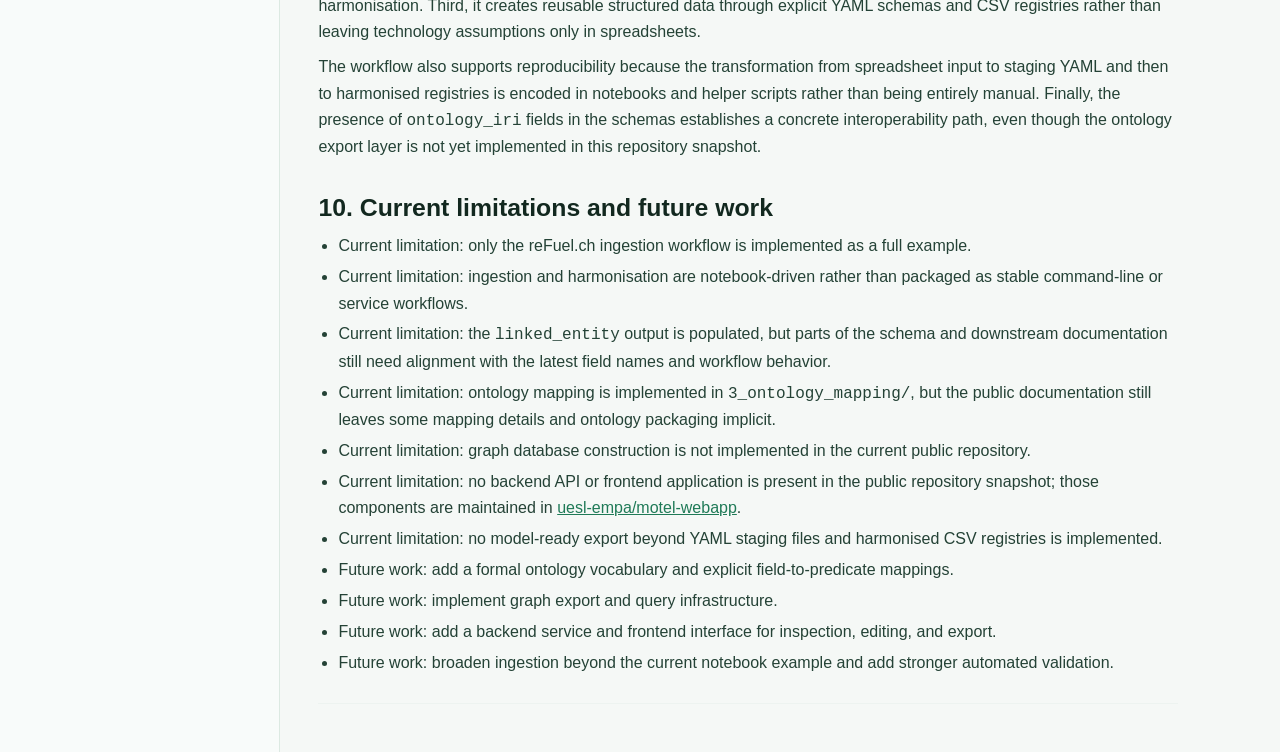
==== commit a2920e44: "Align carrier time_index with the scalar convention from #12 PR #12 changed unmapped_entity.time_ind" ====
--- a/docs/methodology.html
+++ b/docs/methodology.html
@@ -96,7 +96,7 @@
 <ul><li>Staging contract: <a href="https://github.com/uesl-empa/motel-platform/blob/main/schema/unmapped_entity_carrier.yaml">schema/unmapped_entity_carrier.yaml</a>, human-readable in <a href="https://github.com/uesl-empa/motel-platform/blob/main/schema_human/unmapped_entity_carrier.yaml">schema_human/unmapped_entity_carrier.yaml</a></li><li>Harmonised contract: <a href="https://github.com/uesl-empa/motel-platform/blob/main/schema/linked_entity_carrier.yaml">schema/linked_entity_carrier.yaml</a>, human-readable in <a href="https://github.com/uesl-empa/motel-platform/blob/main/schema_human/linked_entity_carrier.yaml">schema_human/linked_entity_carrier.yaml</a></li><li>Pipeline: <a href="https://github.com/uesl-empa/motel-platform/blob/main/2_harmonise/carrier_data_helpers.py">2_harmonise/carrier_data_helpers.py</a></li><li>Worked example: <a href="https://github.com/uesl-empa/motel-platform/blob/main/1_ingest/examples/carrier_data/README.md">1_ingest/examples/carrier_data/README.md</a></li></ul>
 <p>The two tracks deliberately share everything except their anchor. Carrier data records resolve against the same carrier, source, attribute, and scope registries, follow the same <code>harmonisation_record</code> staging lifecycle, and are written by the same kind of append-only, atomically saved step. A single attribute vocabulary serves both, with the <code>applies_to</code> column marking whether a metric describes a technology, a carrier, or both.</p>
 <p>Scope carries more weight on the carrier side, because carrier values are only comparable within a stated boundary. <code>system_boundary</code> separates a retail tariff from a wholesale price and a combustion-only emission factor from a cradle-to-gate one; <code>capacity_scope</code> carries the consumption band or contract size a tariff refers to; <code>scenario</code> separates competing price tracks for the same year. A <code>data_category</code> field (<code>price</code>, <code>emission_intensity</code>, <code>availability</code>, <code>resource_potential</code>, <code>demand</code>, <code>other</code>) gives downstream consumers a coarse grouping without having to interpret attribute names.</p>
-<p>Multi-period series are held in a single record: <code>value</code> carries the list and <code>time_index</code> the matching period labels, so a price or intensity trajectory stays one provenance-bearing record rather than one record per year.</p>
+<p>Multi-period series follow the same convention as the technology track: <code>time_index</code> is a scalar, so a price or intensity trajectory contributes one attribute entry per period, all within a single record that carries the shared scope and provenance once.</p>
 <p>The carrier data pipeline can run in two modes. With <code>use_llm=True</code> it reuses the same semantic matching applied to technology records and needs a reachable Ollama service. With <code>use_llm=False</code> it resolves names by exact match against the existing registries and creates deterministic entries otherwise, which suits the already-clean labels typical of statistical-agency data and allows the step to run without a model.</p>
 <p>Current limitation:</p>
 <ul><li>The carrier data track is implemented and validated, but <code>motel-db/linked_carrier_data/</code> ships empty. Populating it requires source data whose licence permits redistribution.</li></ul>
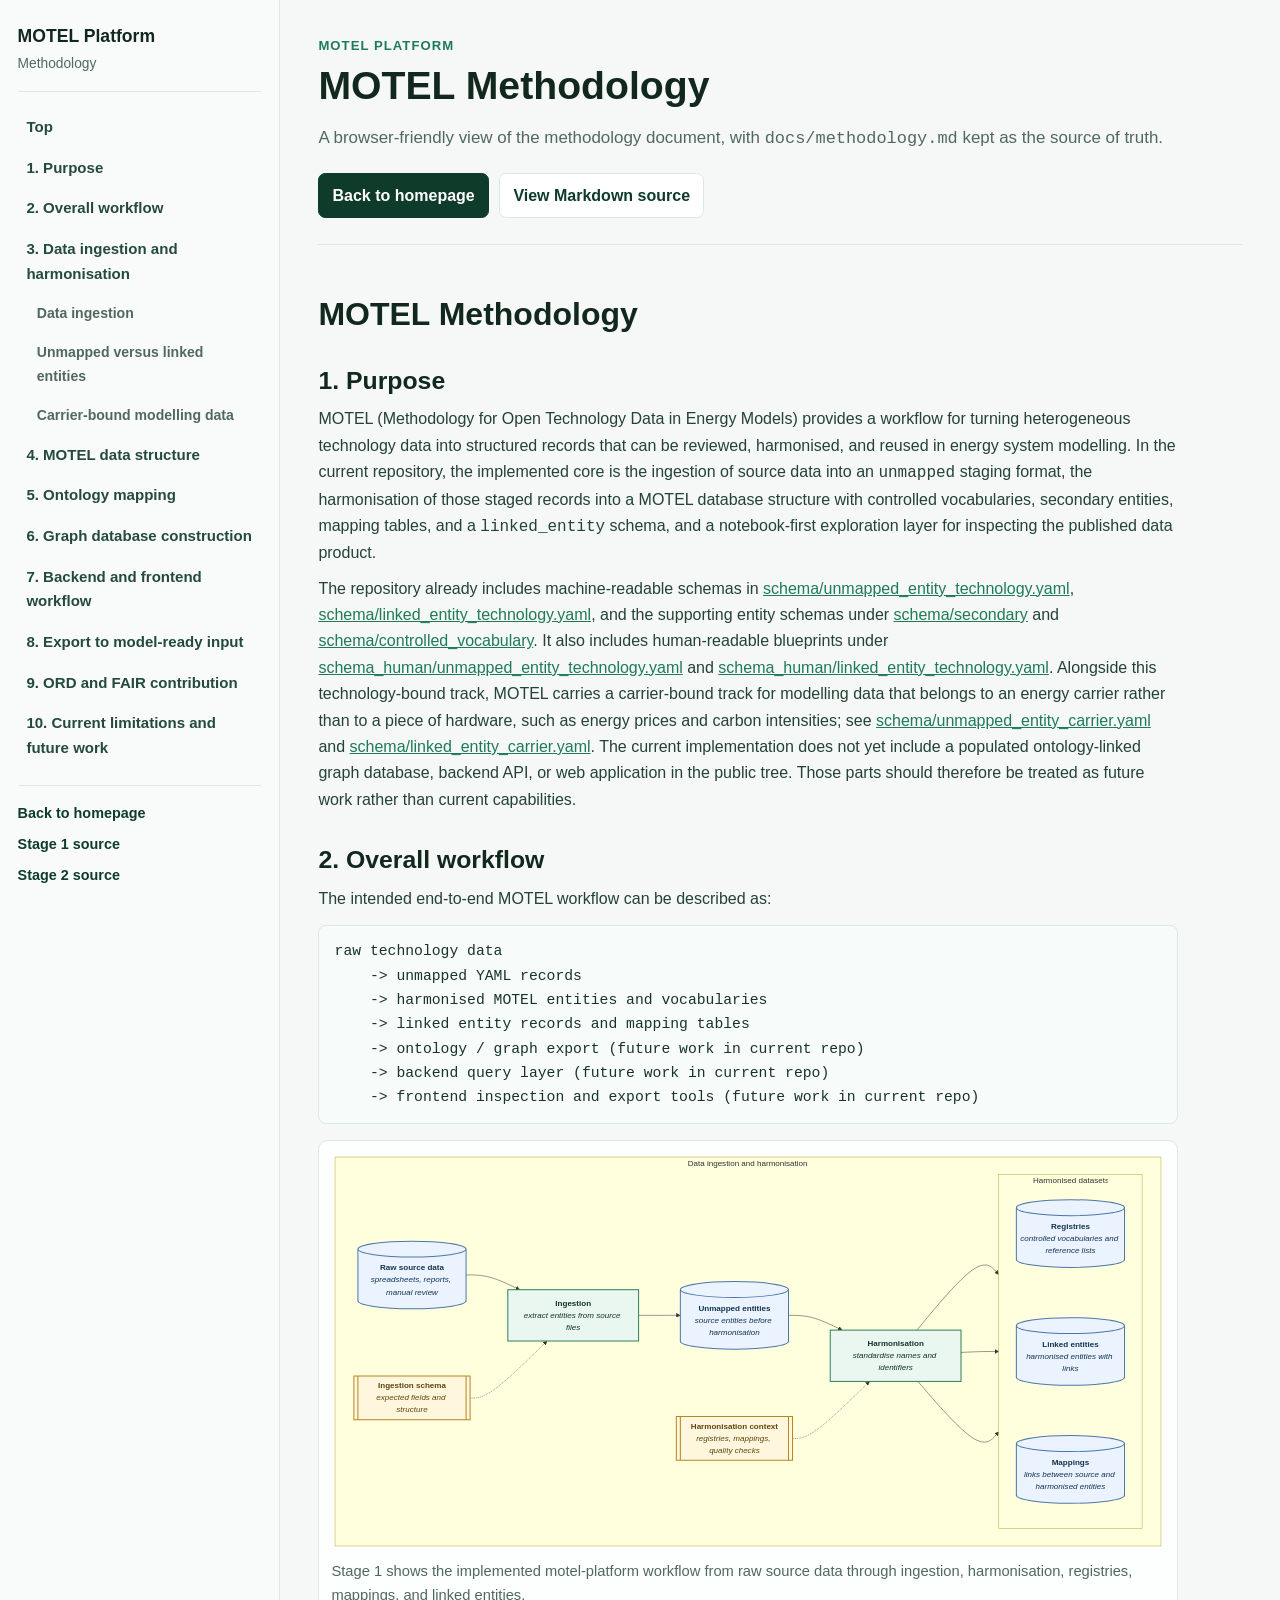
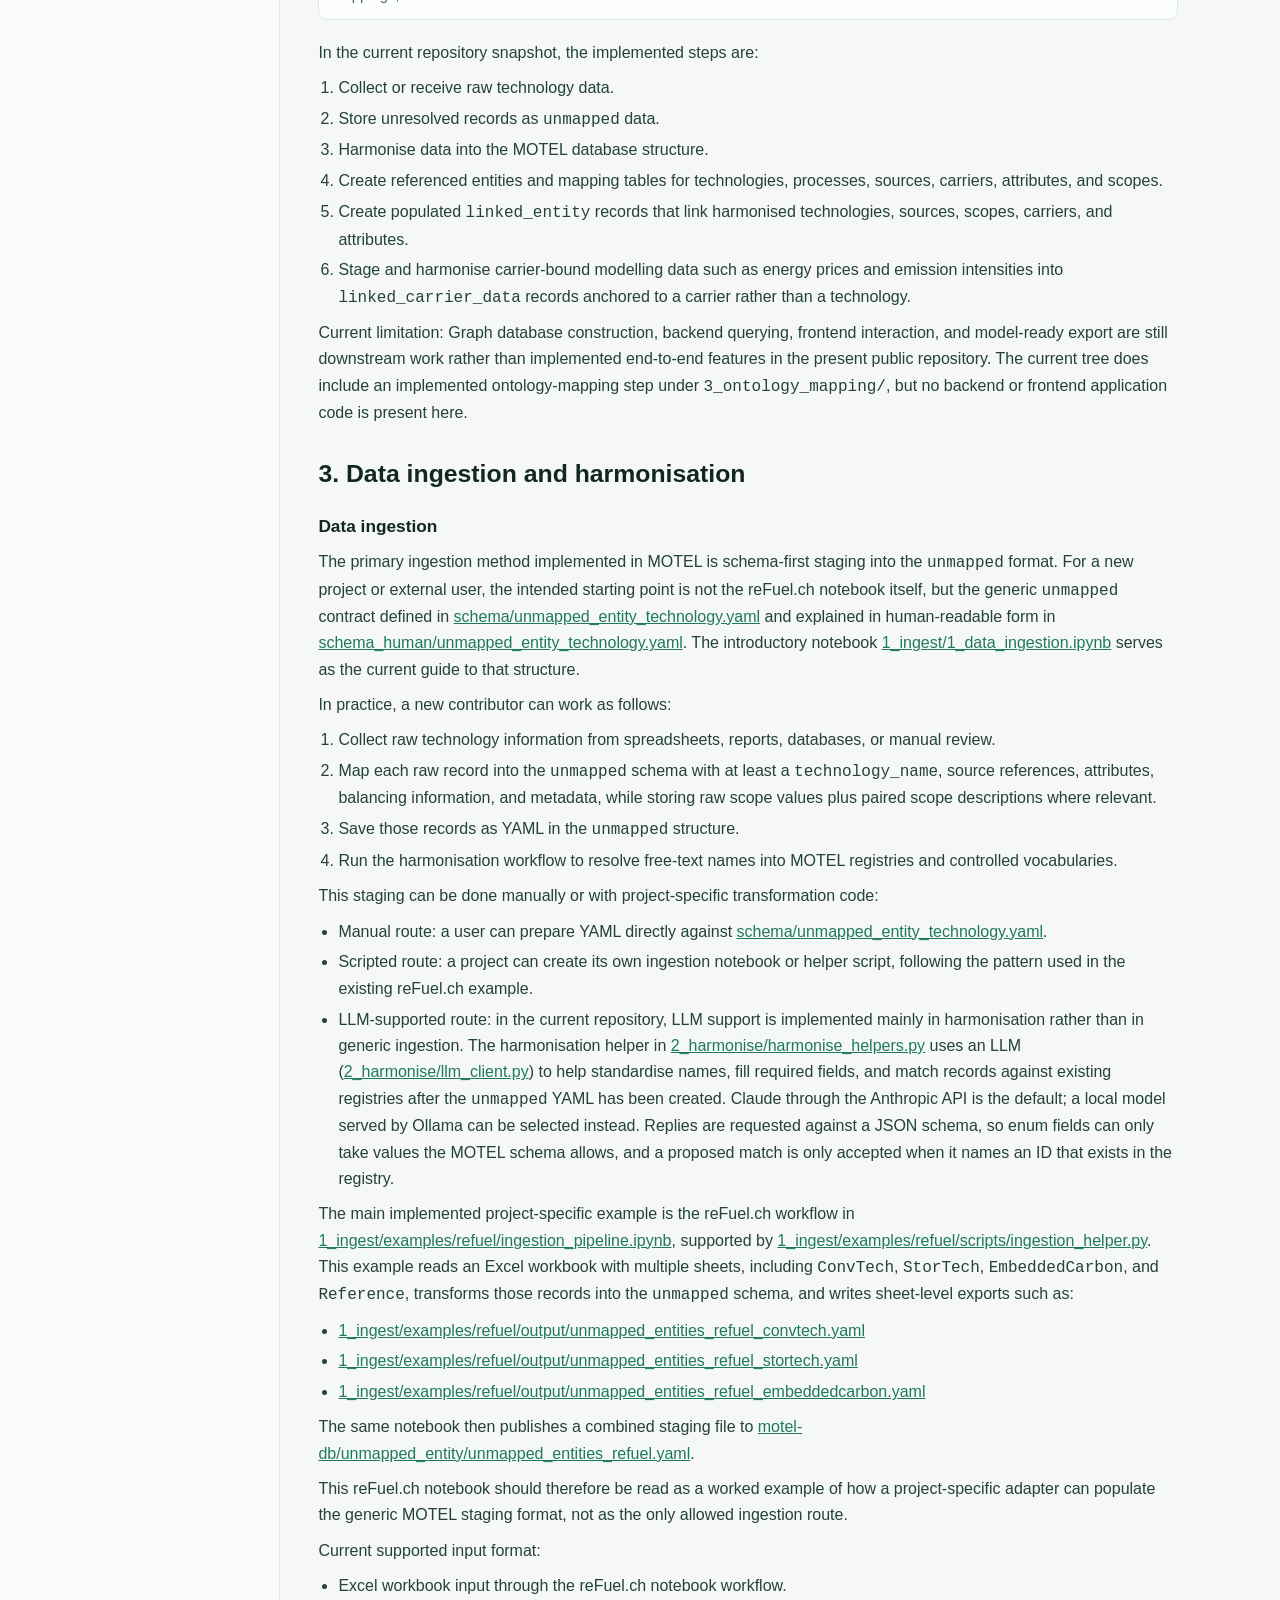
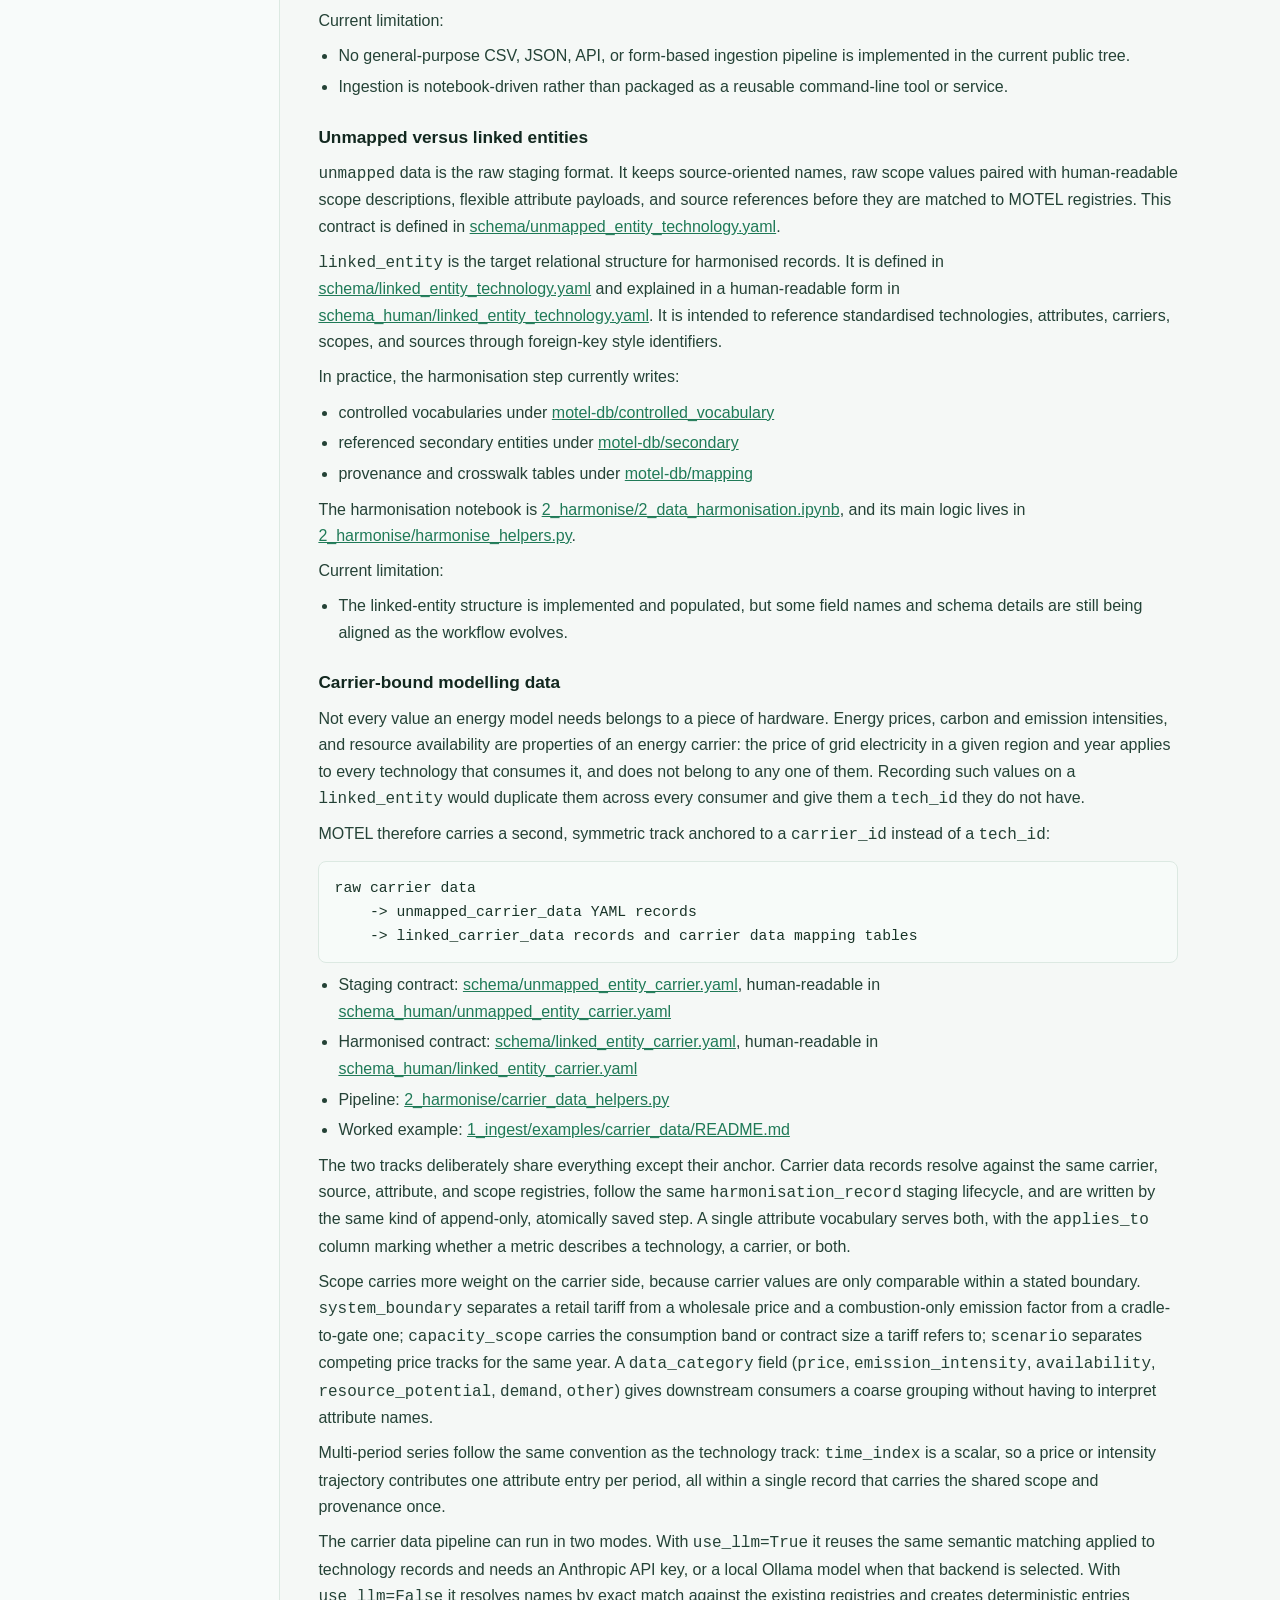
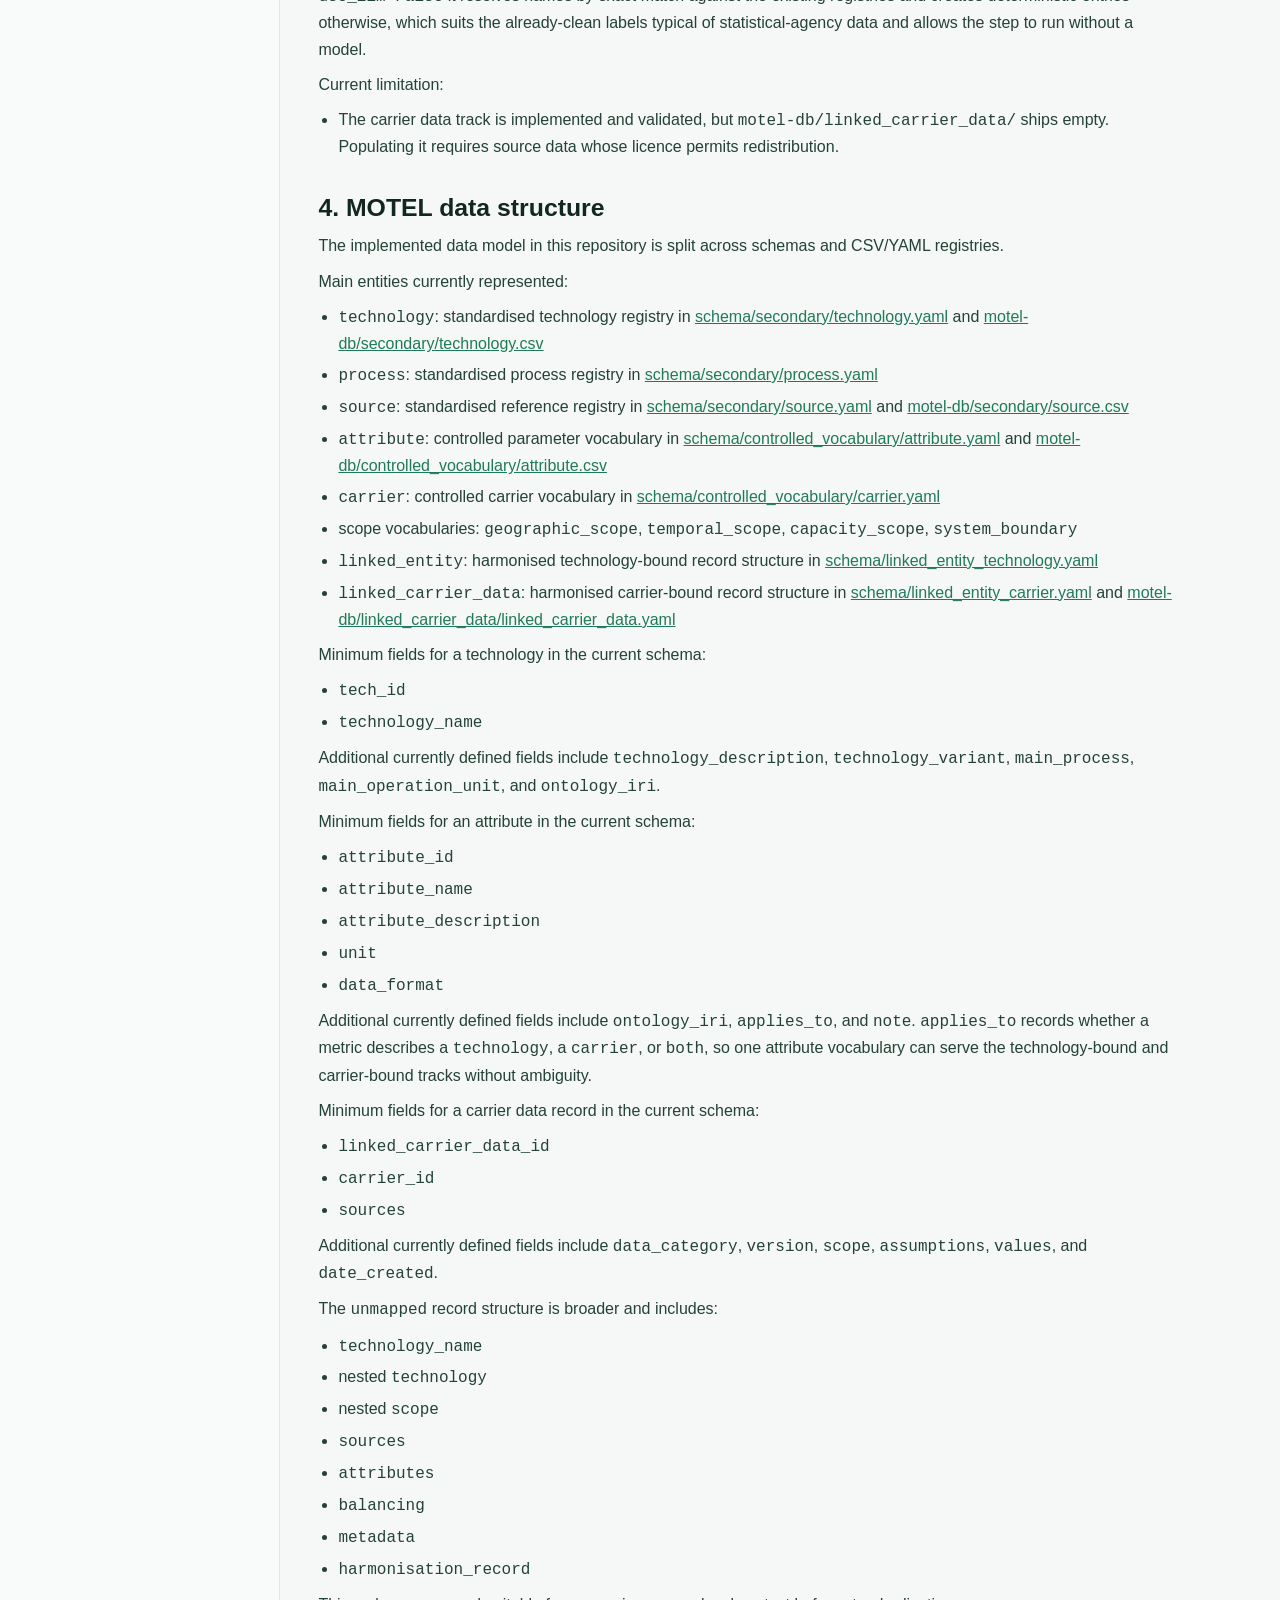
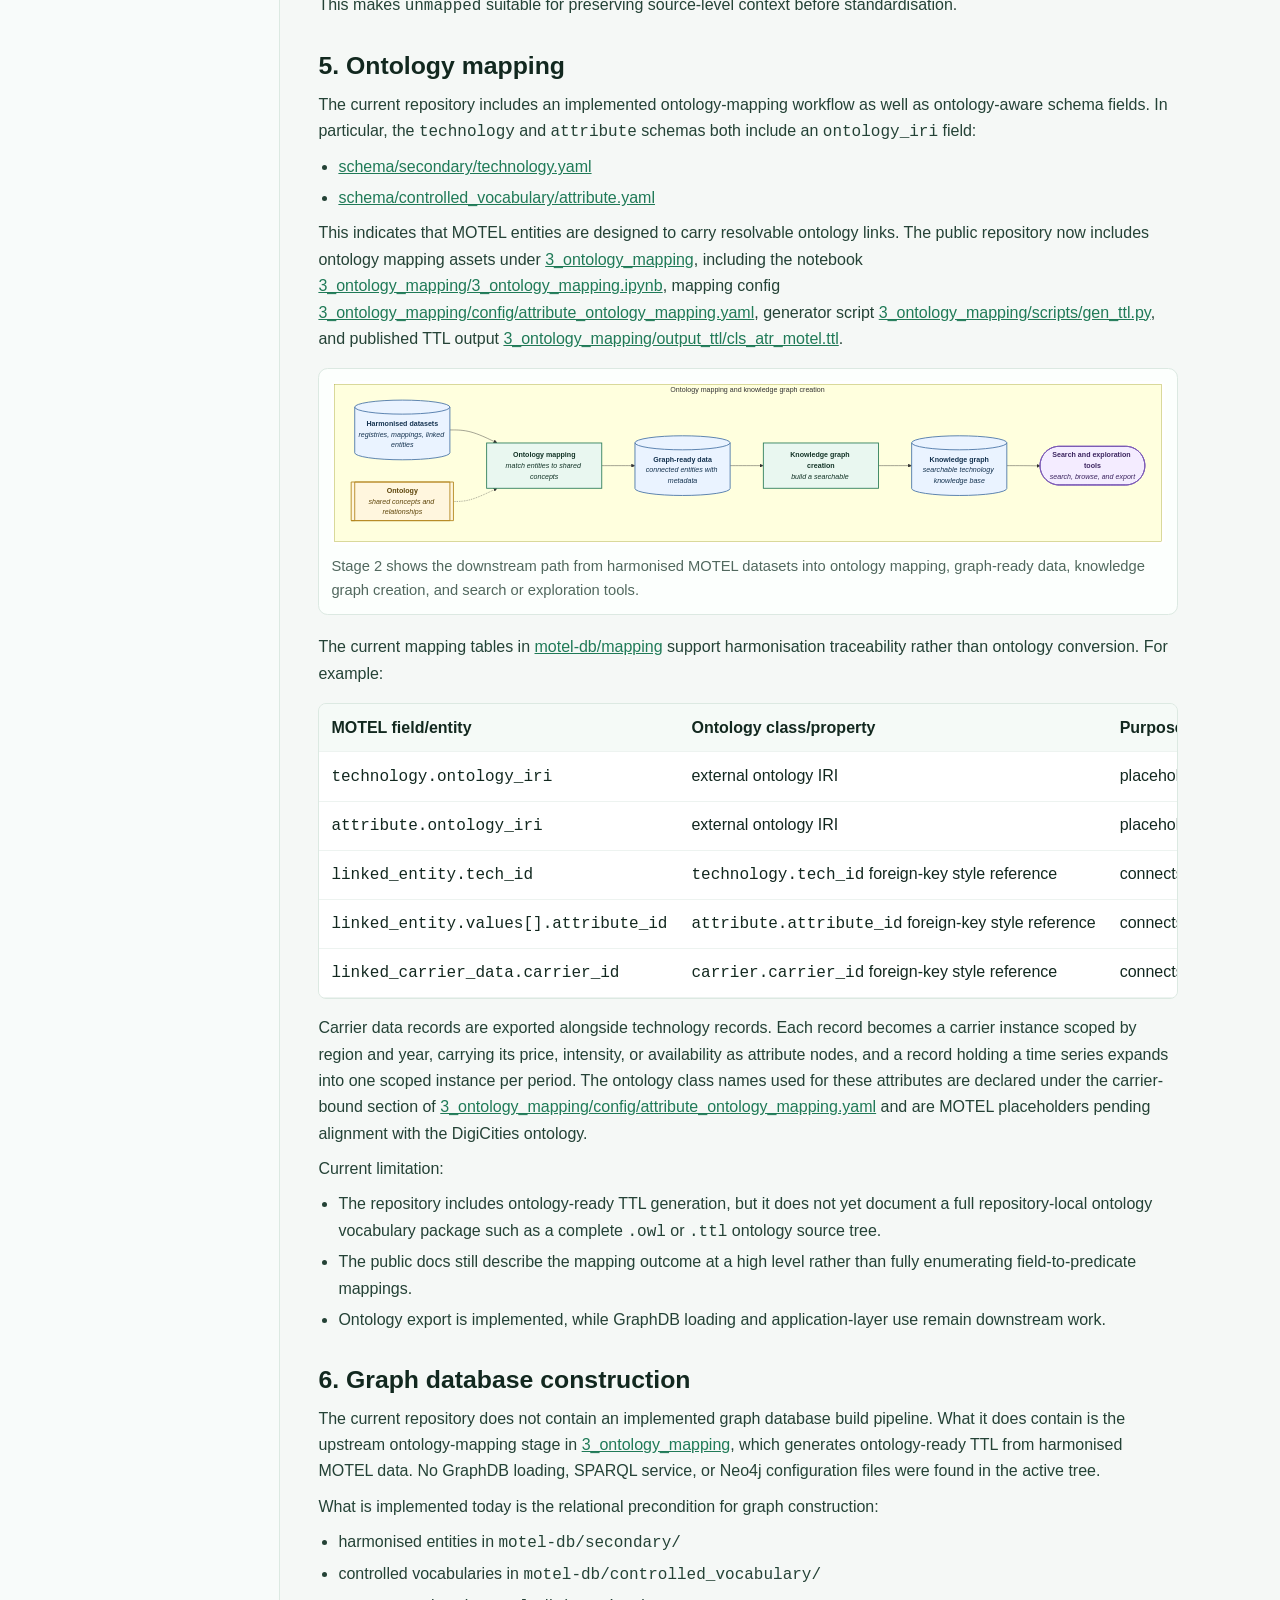
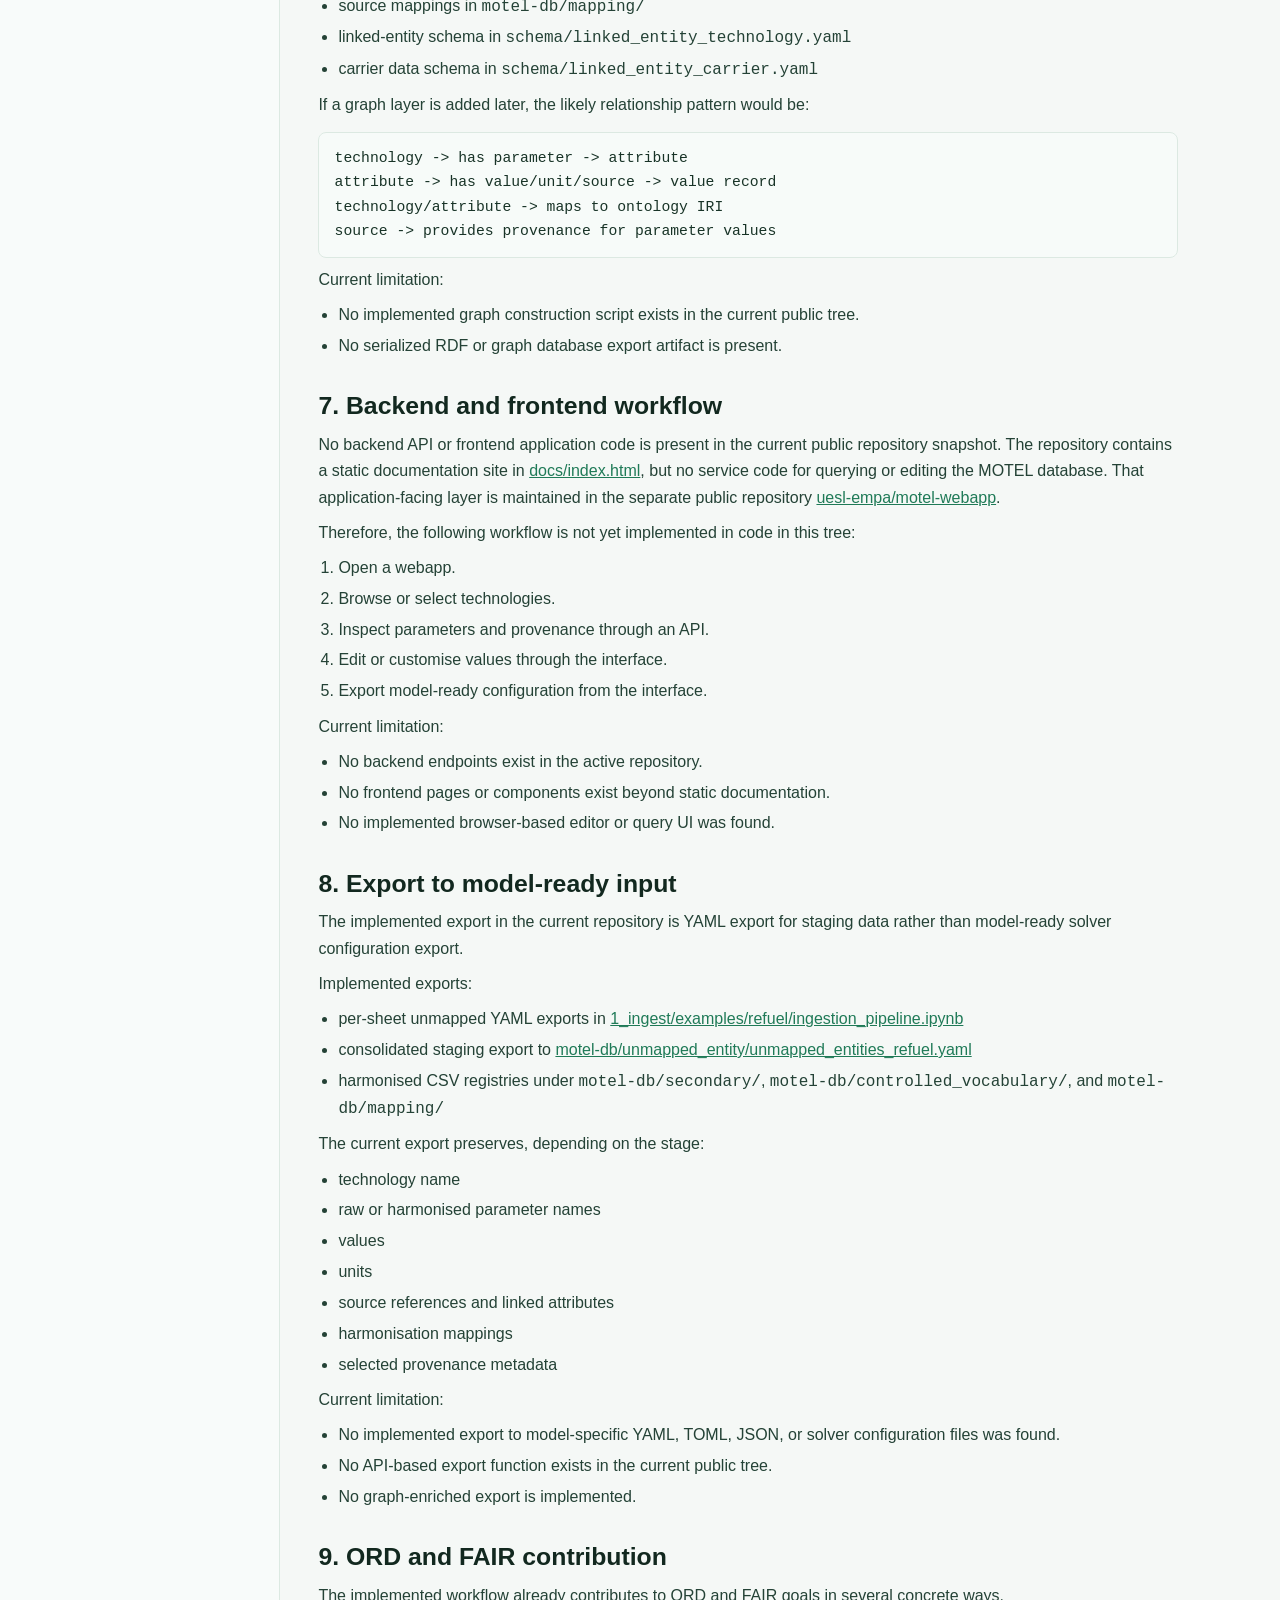
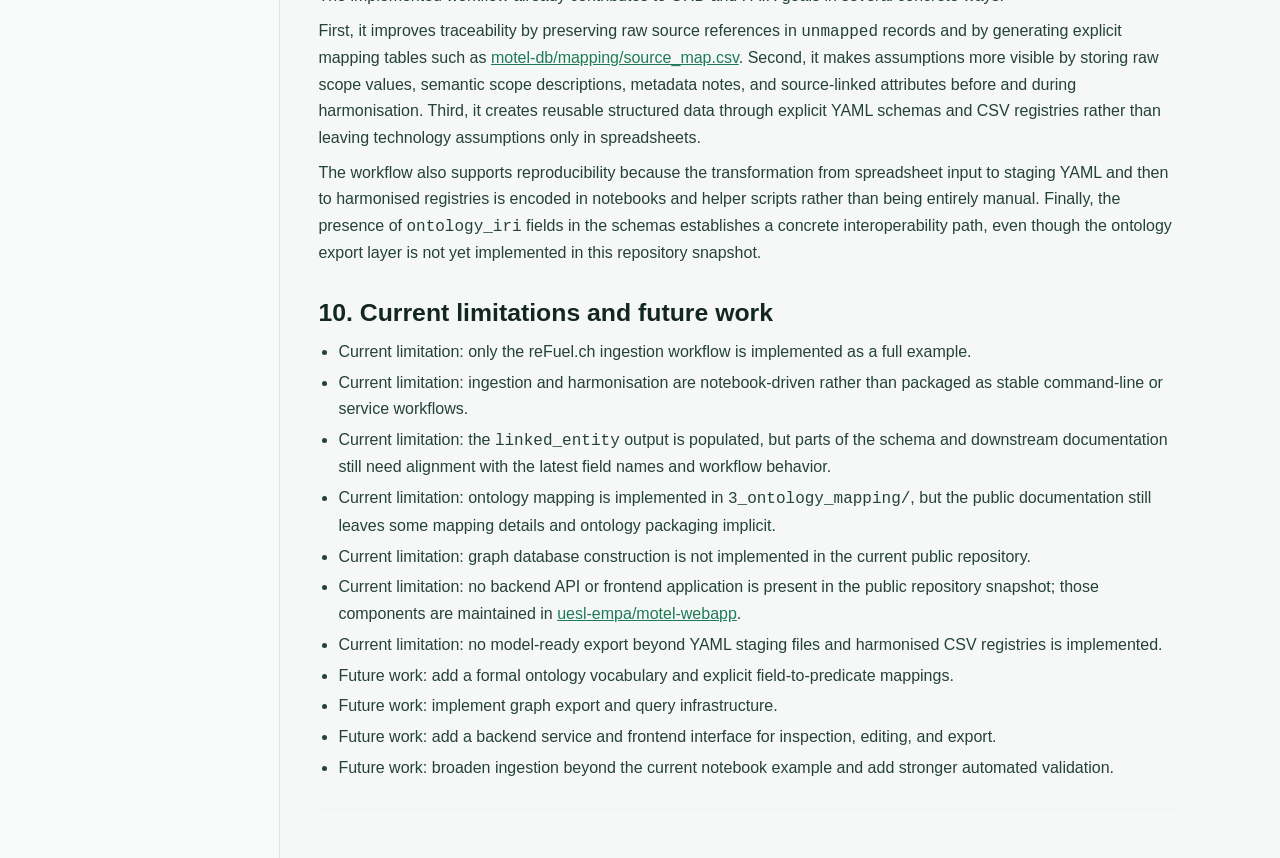
==== commit 9a7dd3e1: "Make Claude the default harmonisation LLM and support adding new sources LLM backend - Add 2_harmoni" ====
--- a/docs/methodology.html
+++ b/docs/methodology.html
@@ -70,7 +70,7 @@
 <p>In practice, a new contributor can work as follows:</p>
 <ol><li>Collect raw technology information from spreadsheets, reports, databases, or manual review.</li><li>Map each raw record into the <code>unmapped</code> schema with at least a <code>technology_name</code>, source references, attributes, balancing information, and metadata, while storing raw scope values plus paired scope descriptions where relevant.</li><li>Save those records as YAML in the <code>unmapped</code> structure.</li><li>Run the harmonisation workflow to resolve free-text names into MOTEL registries and controlled vocabularies.</li></ol>
 <p>This staging can be done manually or with project-specific transformation code:</p>
-<ul><li>Manual route: a user can prepare YAML directly against <a href="https://github.com/uesl-empa/motel-platform/blob/main/schema/unmapped_entity_technology.yaml">schema/unmapped_entity_technology.yaml</a>.</li><li>Scripted route: a project can create its own ingestion notebook or helper script, following the pattern used in the existing reFuel.ch example.</li><li>LLM-supported route: in the current repository, LLM support is implemented mainly in harmonisation rather than in generic ingestion. The harmonisation helper in <a href="https://github.com/uesl-empa/motel-platform/blob/main/2_harmonise/harmonise_helpers.py">2_harmonise/harmonise_helpers.py</a> uses a local Ollama model to help standardise names, fill required fields, and match records against existing registries after the <code>unmapped</code> YAML has been created.</li></ul>
+<ul><li>Manual route: a user can prepare YAML directly against <a href="https://github.com/uesl-empa/motel-platform/blob/main/schema/unmapped_entity_technology.yaml">schema/unmapped_entity_technology.yaml</a>.</li><li>Scripted route: a project can create its own ingestion notebook or helper script, following the pattern used in the existing reFuel.ch example.</li><li>LLM-supported route: in the current repository, LLM support is implemented mainly in harmonisation rather than in generic ingestion. The harmonisation helper in <a href="https://github.com/uesl-empa/motel-platform/blob/main/2_harmonise/harmonise_helpers.py">2_harmonise/harmonise_helpers.py</a> uses an LLM (<a href="https://github.com/uesl-empa/motel-platform/blob/main/2_harmonise/llm_client.py">2_harmonise/llm_client.py</a>) to help standardise names, fill required fields, and match records against existing registries after the <code>unmapped</code> YAML has been created. Claude through the Anthropic API is the default; a local model served by Ollama can be selected instead. Replies are requested against a JSON schema, so enum fields can only take values the MOTEL schema allows, and a proposed match is only accepted when it names an ID that exists in the registry.</li></ul>
 <p>The main implemented project-specific example is the reFuel.ch workflow in <a href="https://github.com/uesl-empa/motel-platform/blob/main/1_ingest/examples/refuel/ingestion_pipeline.ipynb">1_ingest/examples/refuel/ingestion_pipeline.ipynb</a>, supported by <a href="https://github.com/uesl-empa/motel-platform/blob/main/1_ingest/examples/refuel/scripts/ingestion_helper.py">1_ingest/examples/refuel/scripts/ingestion_helper.py</a>. This example reads an Excel workbook with multiple sheets, including <code>ConvTech</code>, <code>StorTech</code>, <code>EmbeddedCarbon</code>, and <code>Reference</code>, transforms those records into the <code>unmapped</code> schema, and writes sheet-level exports such as:</p>
 <ul><li><a href="https://github.com/uesl-empa/motel-platform/blob/main/1_ingest/examples/refuel/output/unmapped_entities_refuel_convtech.yaml">1_ingest/examples/refuel/output/unmapped_entities_refuel_convtech.yaml</a></li><li><a href="https://github.com/uesl-empa/motel-platform/blob/main/1_ingest/examples/refuel/output/unmapped_entities_refuel_stortech.yaml">1_ingest/examples/refuel/output/unmapped_entities_refuel_stortech.yaml</a></li><li><a href="https://github.com/uesl-empa/motel-platform/blob/main/1_ingest/examples/refuel/output/unmapped_entities_refuel_embeddedcarbon.yaml">1_ingest/examples/refuel/output/unmapped_entities_refuel_embeddedcarbon.yaml</a></li></ul>
 <p>The same notebook then publishes a combined staging file to <a href="https://github.com/uesl-empa/motel-platform/blob/main/motel-db/unmapped_entity/unmapped_entities_refuel.yaml">motel-db/unmapped_entity/unmapped_entities_refuel.yaml</a>.</p>
@@ -97,7 +97,7 @@
 <p>The two tracks deliberately share everything except their anchor. Carrier data records resolve against the same carrier, source, attribute, and scope registries, follow the same <code>harmonisation_record</code> staging lifecycle, and are written by the same kind of append-only, atomically saved step. A single attribute vocabulary serves both, with the <code>applies_to</code> column marking whether a metric describes a technology, a carrier, or both.</p>
 <p>Scope carries more weight on the carrier side, because carrier values are only comparable within a stated boundary. <code>system_boundary</code> separates a retail tariff from a wholesale price and a combustion-only emission factor from a cradle-to-gate one; <code>capacity_scope</code> carries the consumption band or contract size a tariff refers to; <code>scenario</code> separates competing price tracks for the same year. A <code>data_category</code> field (<code>price</code>, <code>emission_intensity</code>, <code>availability</code>, <code>resource_potential</code>, <code>demand</code>, <code>other</code>) gives downstream consumers a coarse grouping without having to interpret attribute names.</p>
 <p>Multi-period series follow the same convention as the technology track: <code>time_index</code> is a scalar, so a price or intensity trajectory contributes one attribute entry per period, all within a single record that carries the shared scope and provenance once.</p>
-<p>The carrier data pipeline can run in two modes. With <code>use_llm=True</code> it reuses the same semantic matching applied to technology records and needs a reachable Ollama service. With <code>use_llm=False</code> it resolves names by exact match against the existing registries and creates deterministic entries otherwise, which suits the already-clean labels typical of statistical-agency data and allows the step to run without a model.</p>
+<p>The carrier data pipeline can run in two modes. With <code>use_llm=True</code> it reuses the same semantic matching applied to technology records and needs an Anthropic API key, or a local Ollama model when that backend is selected. With <code>use_llm=False</code> it resolves names by exact match against the existing registries and creates deterministic entries otherwise, which suits the already-clean labels typical of statistical-agency data and allows the step to run without a model.</p>
 <p>Current limitation:</p>
 <ul><li>The carrier data track is implemented and validated, but <code>motel-db/linked_carrier_data/</code> ships empty. Populating it requires source data whose licence permits redistribution.</li></ul>
 <h2 id="4-motel-data-structure">4. MOTEL data structure</h2>
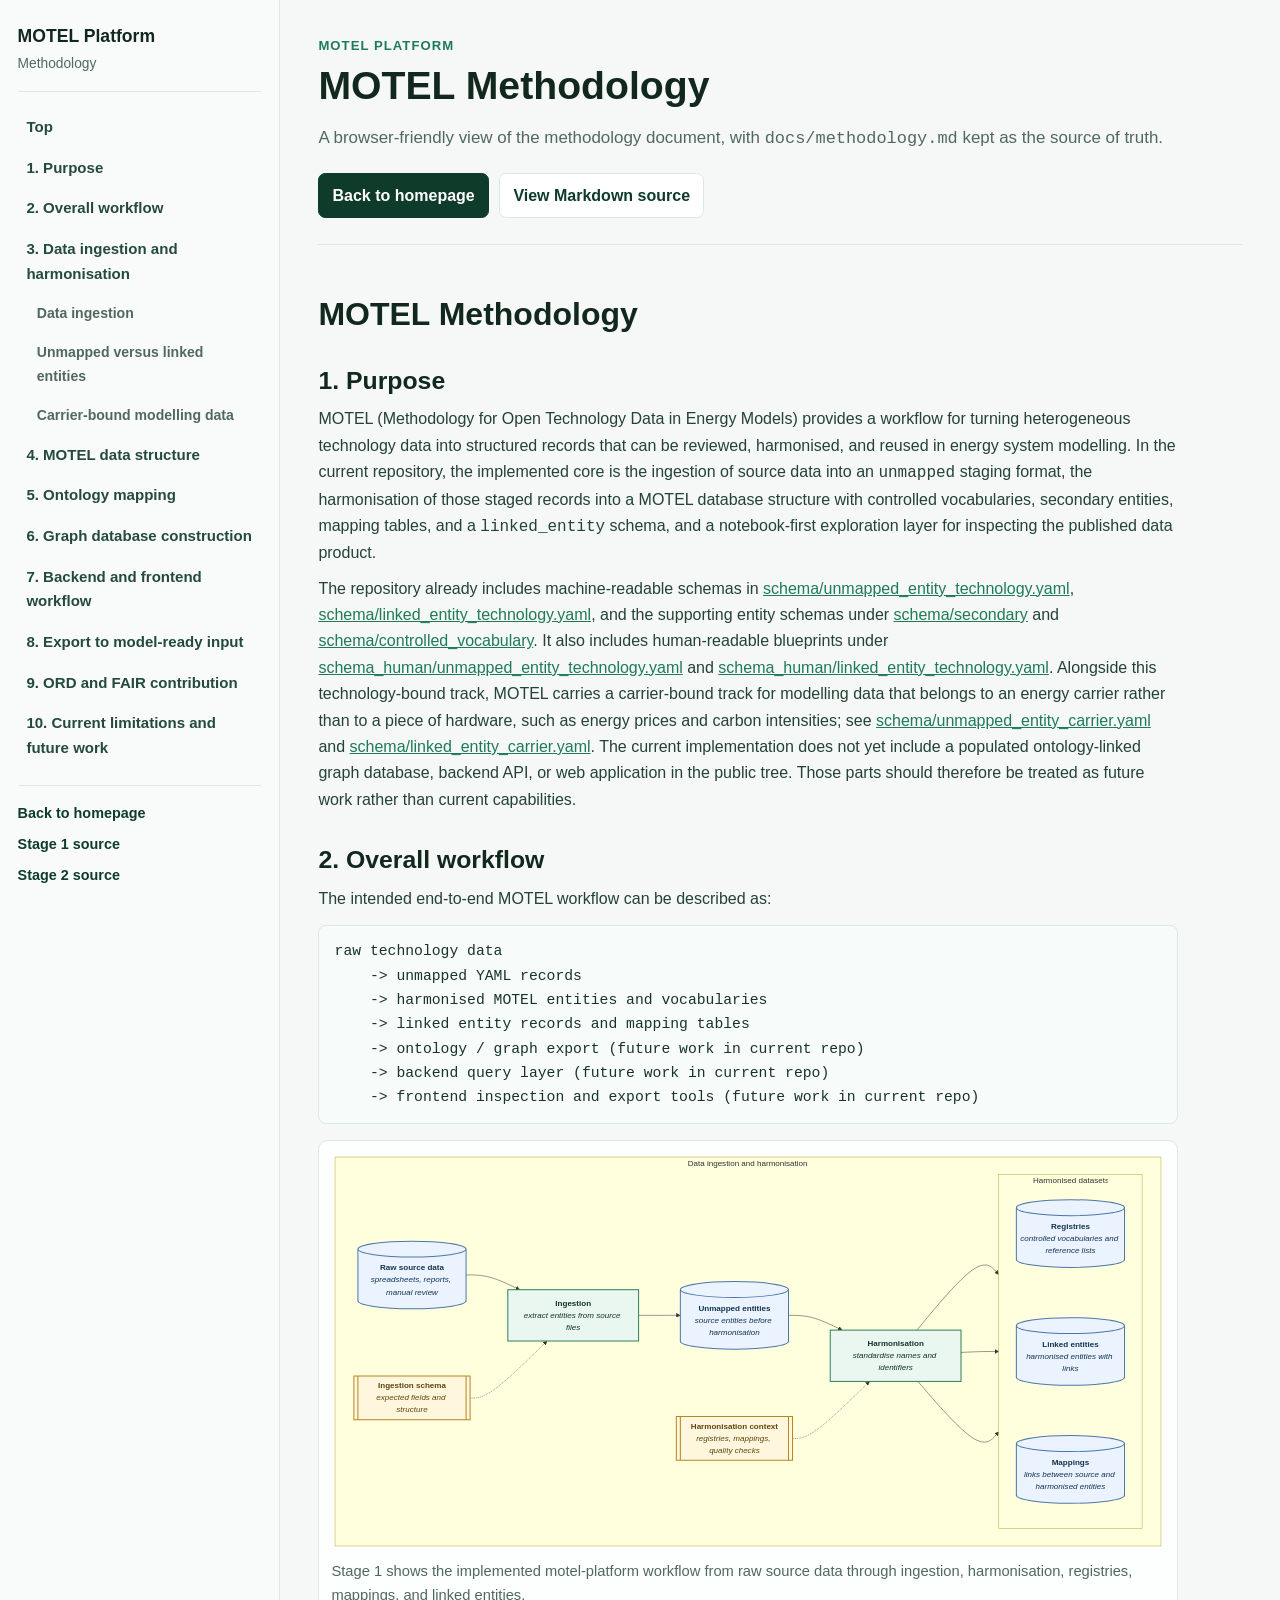
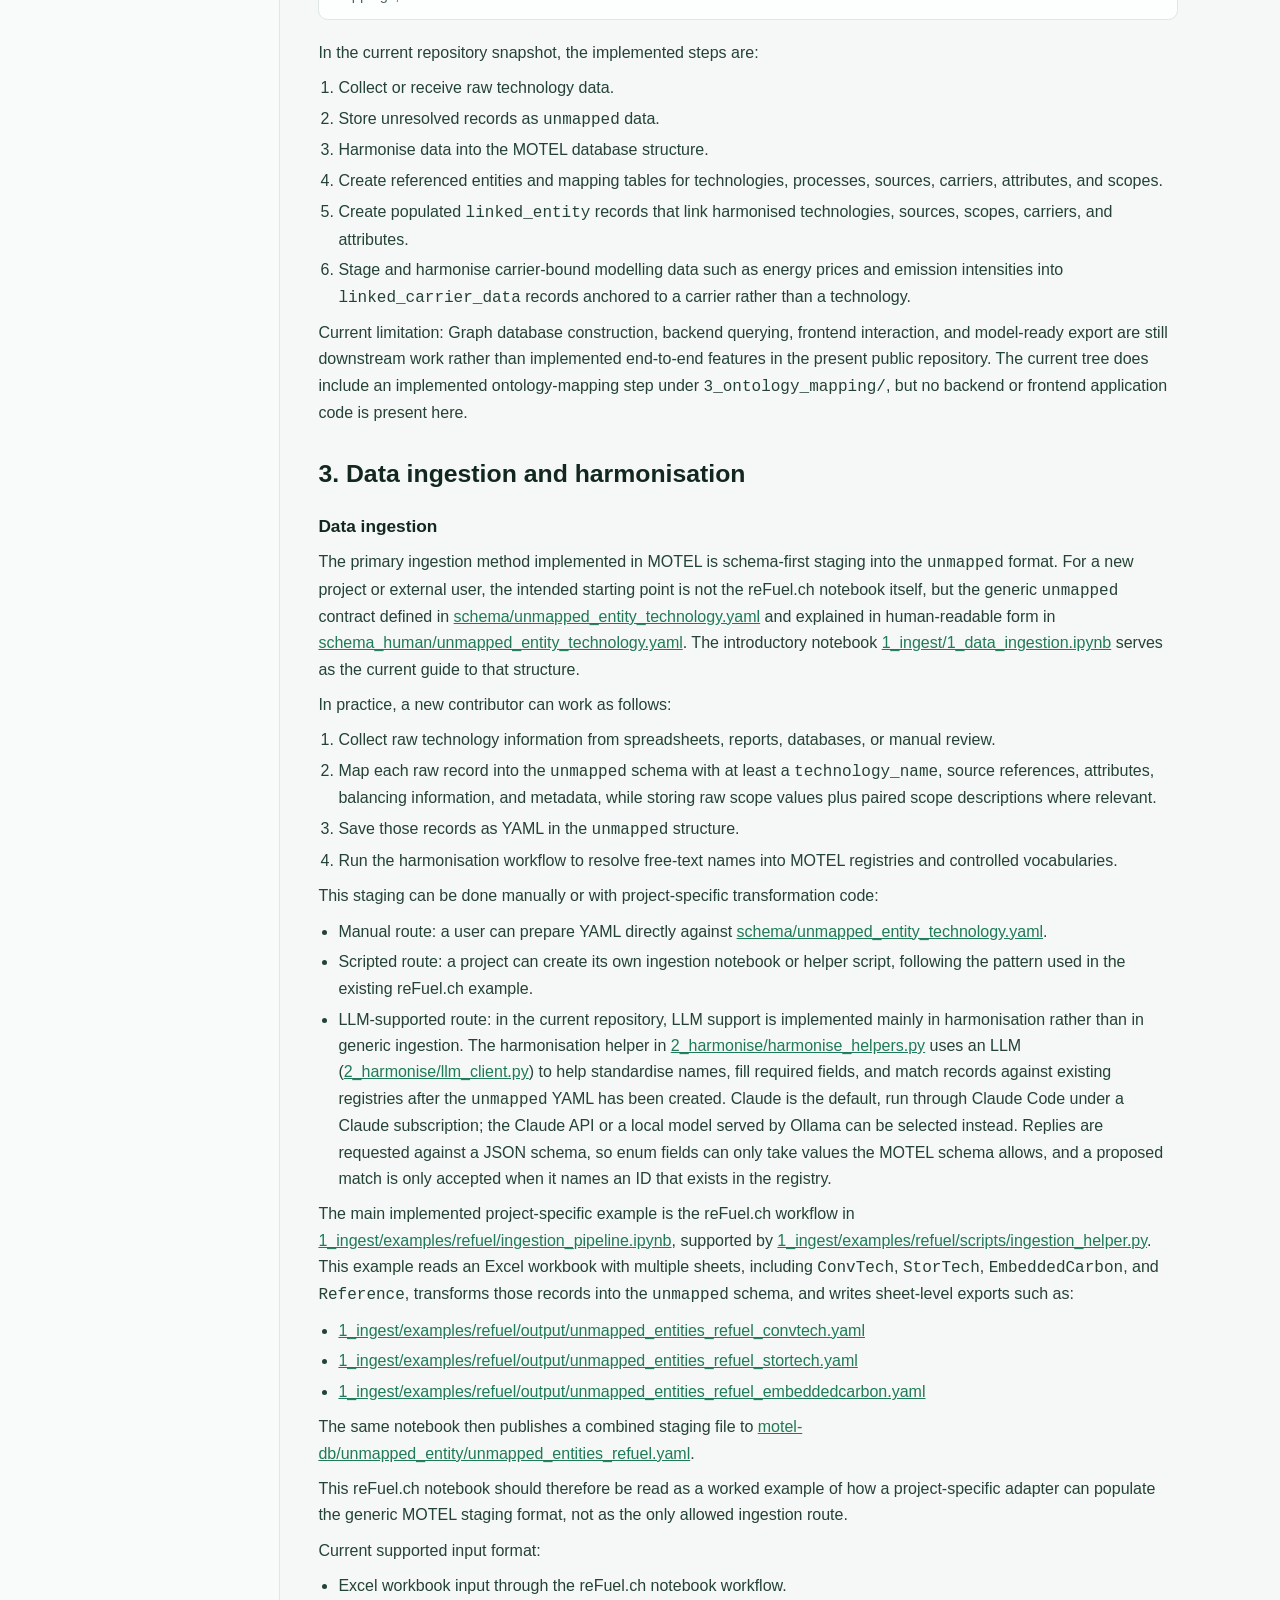
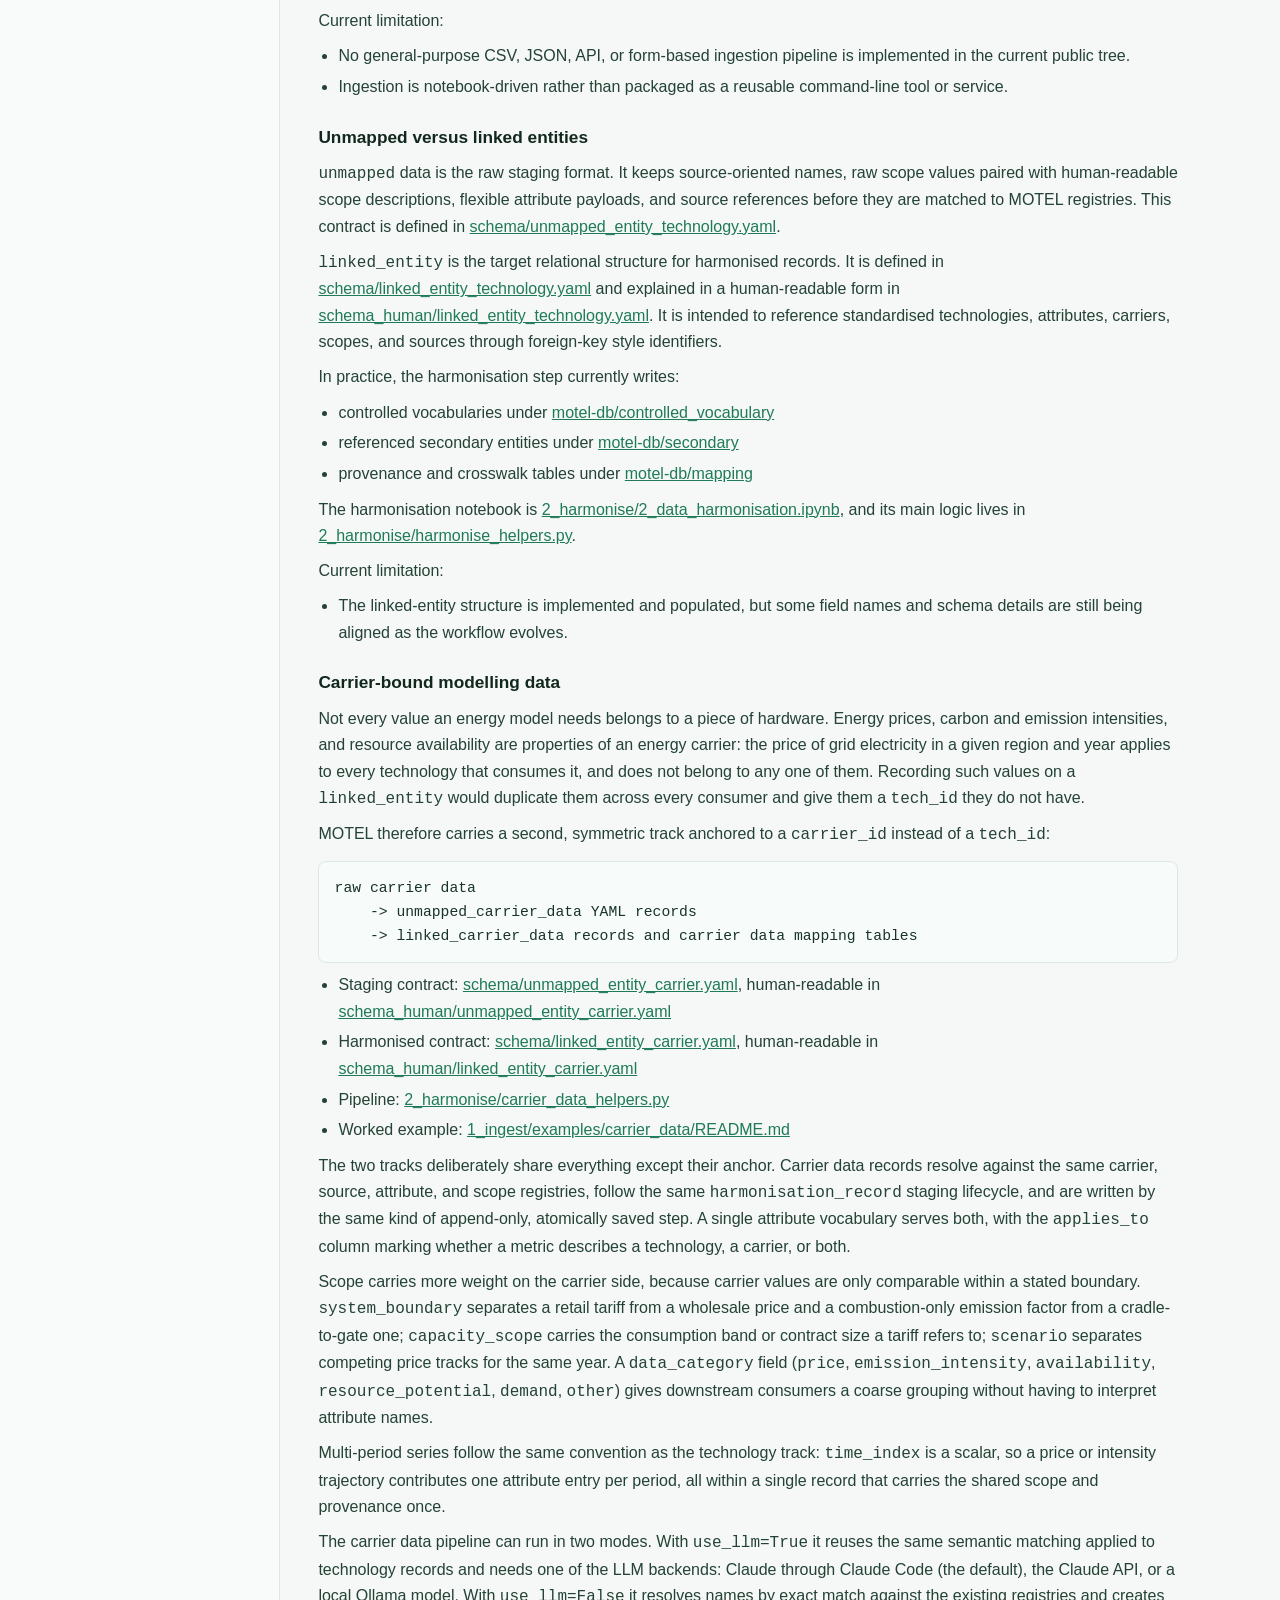
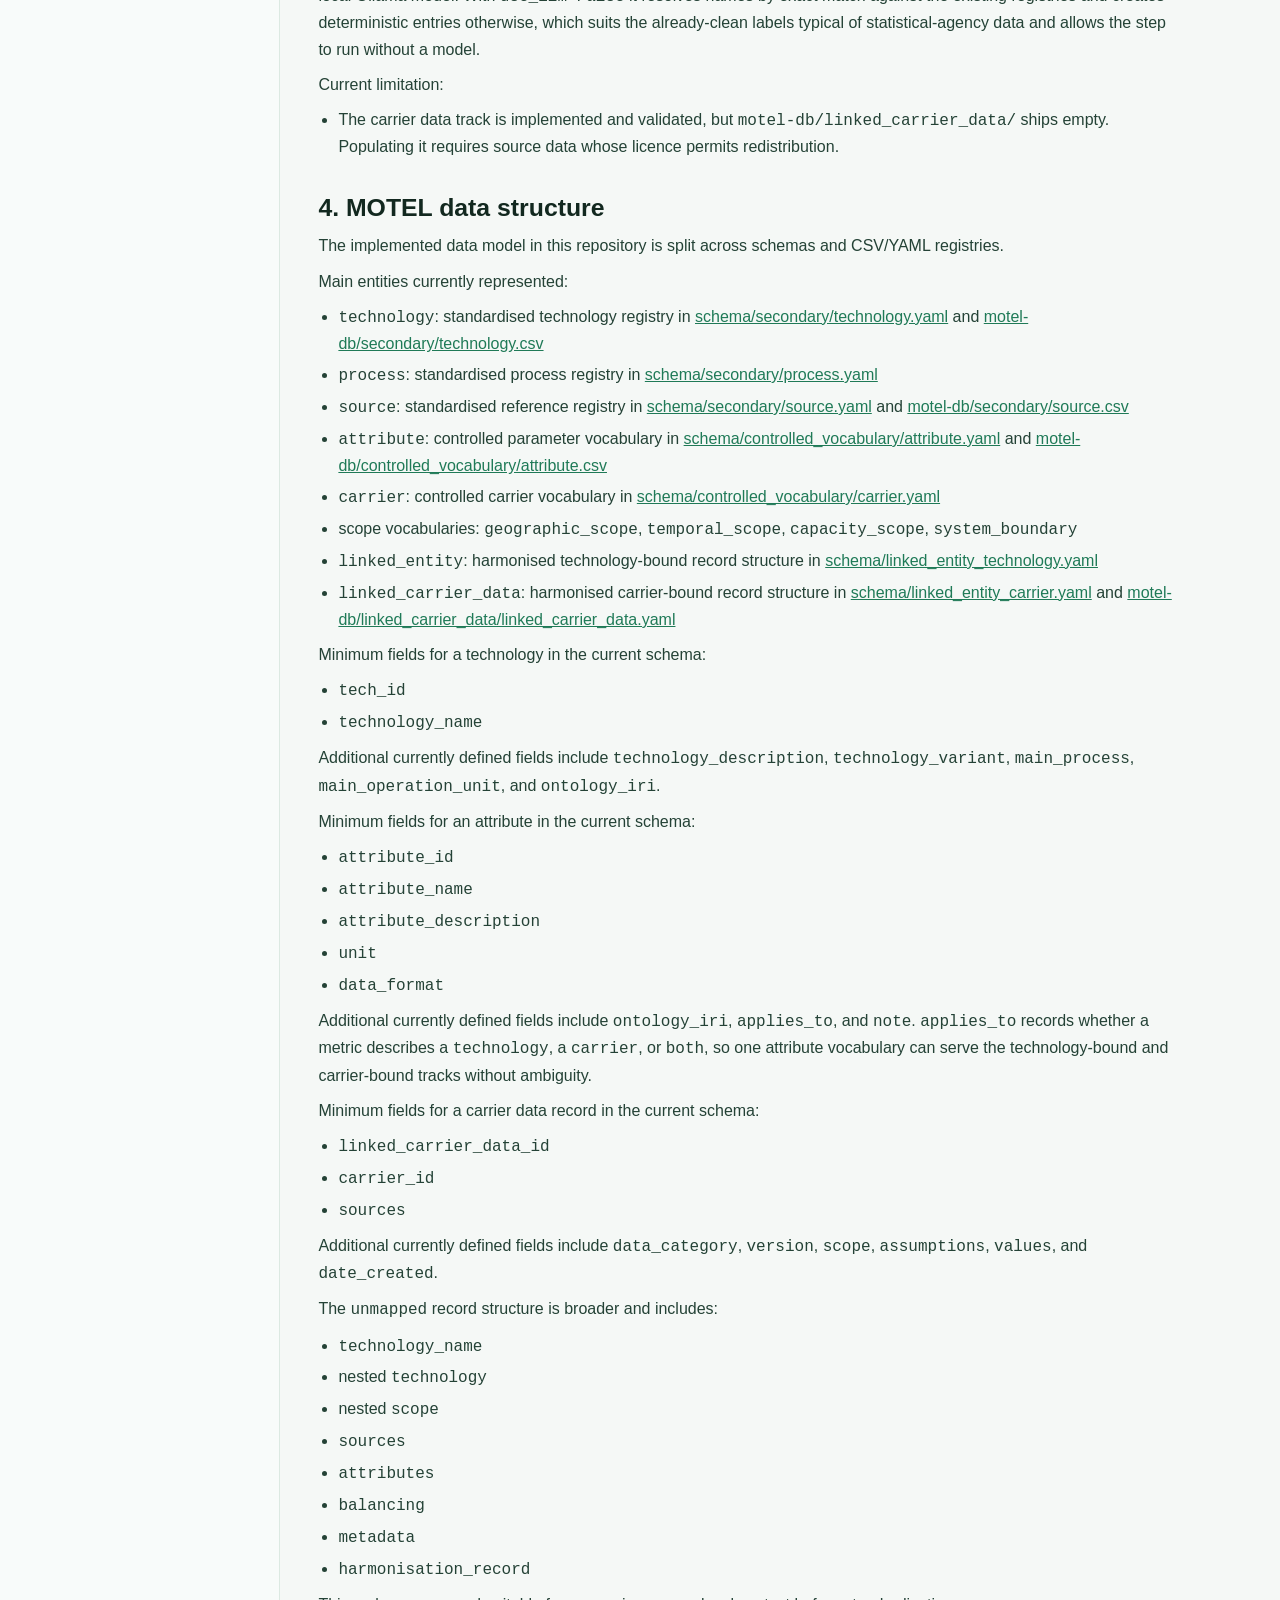
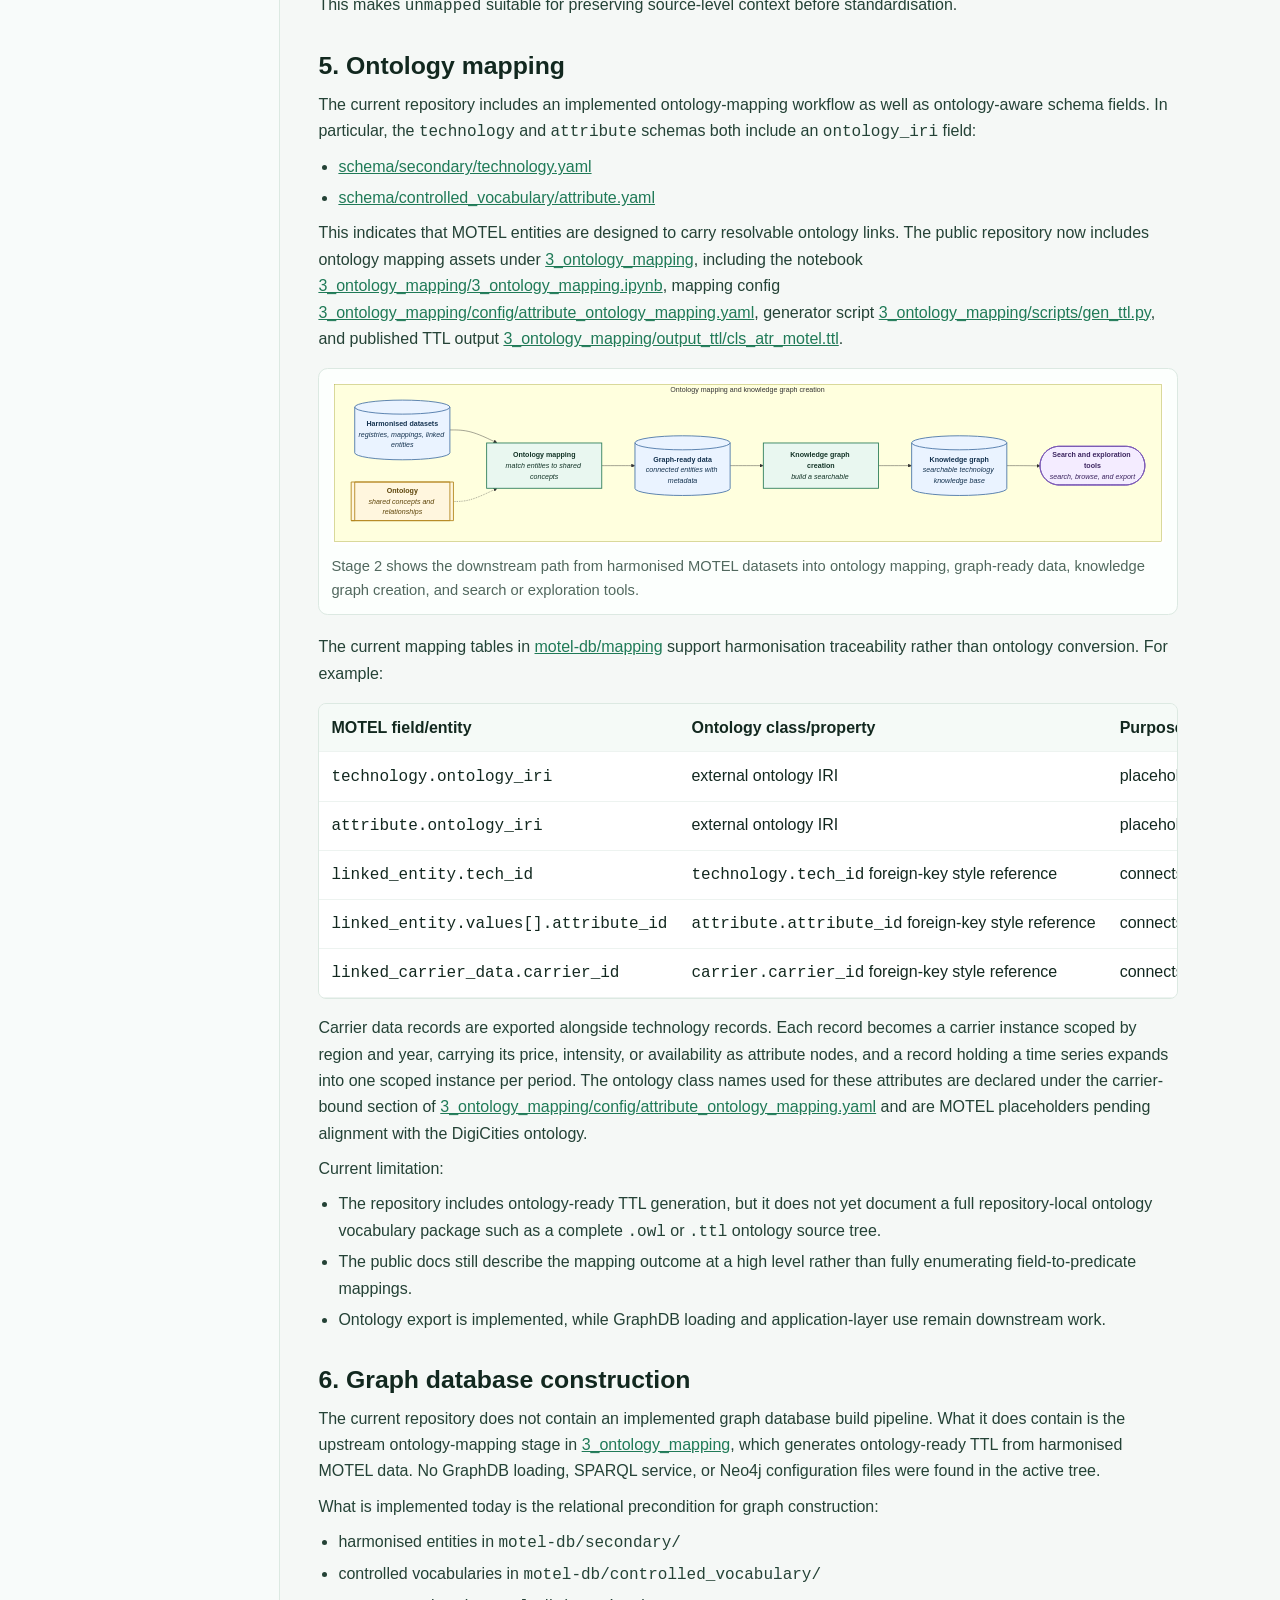
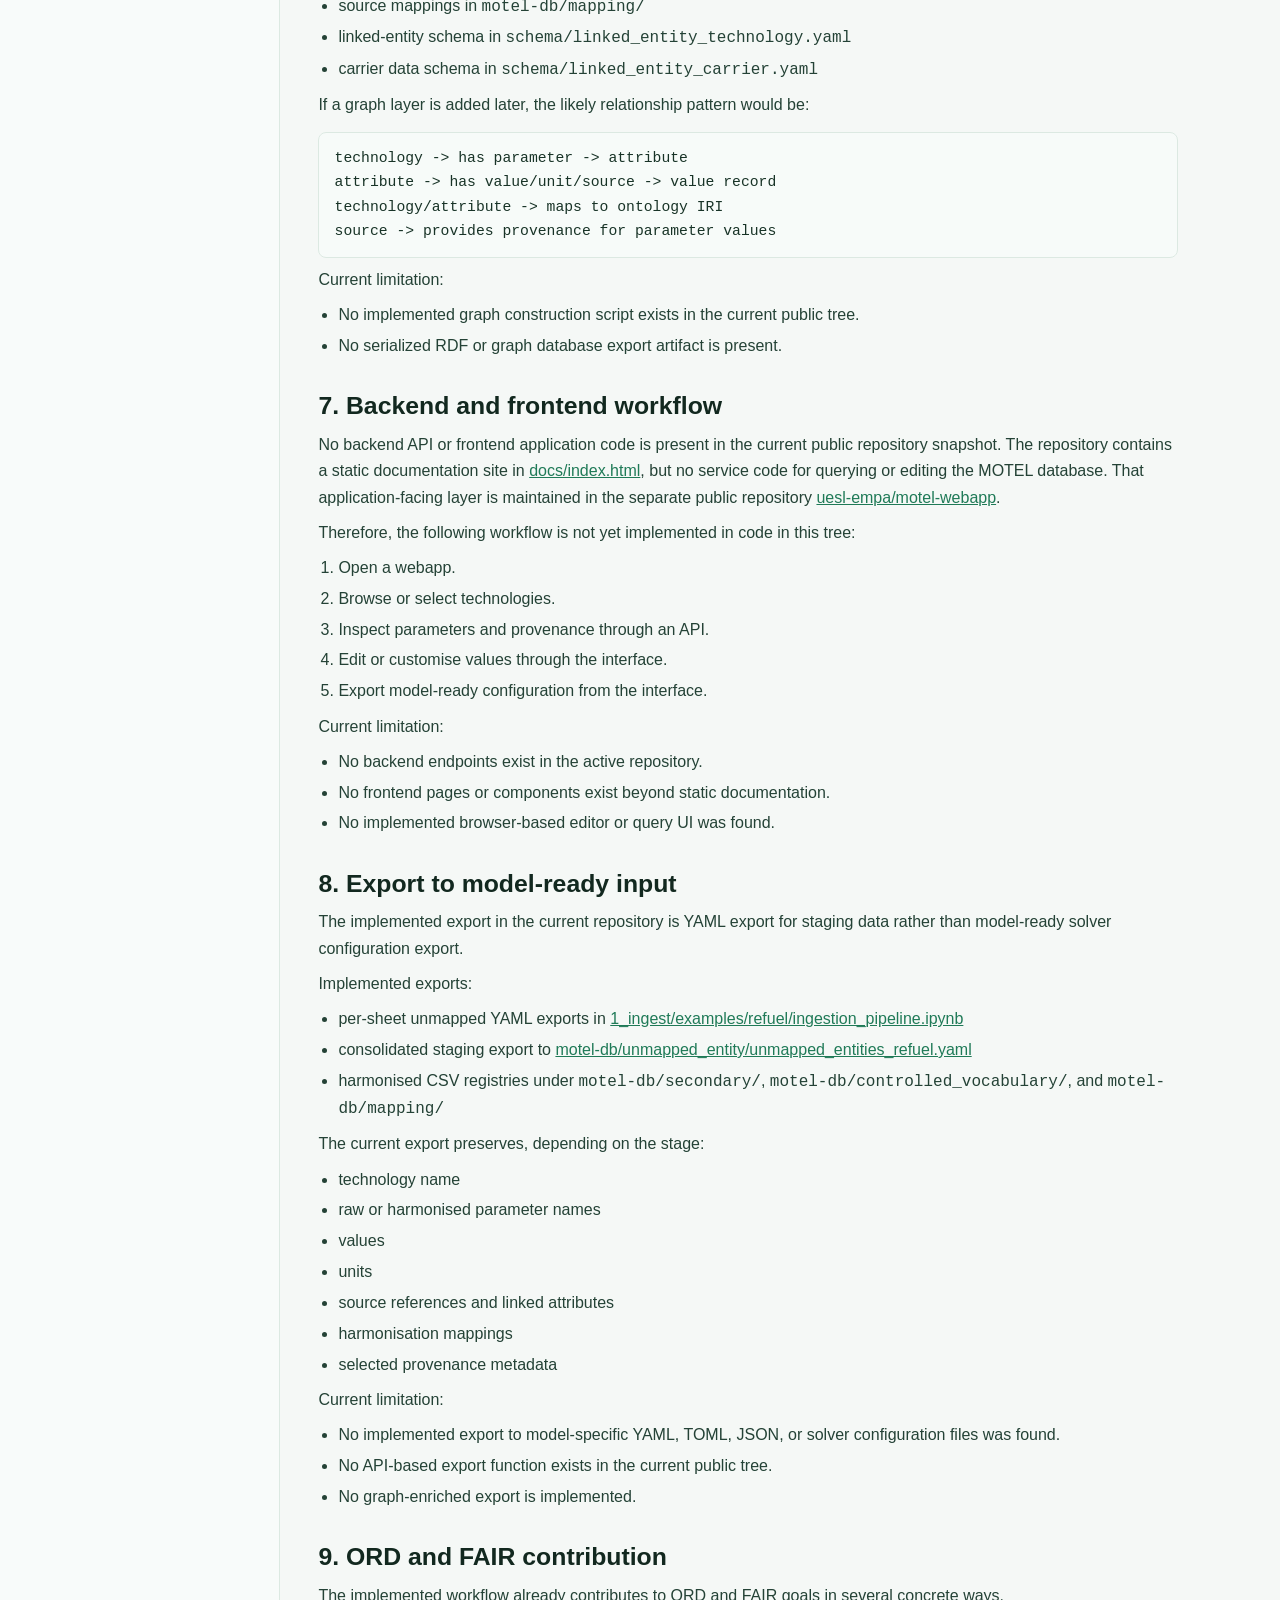
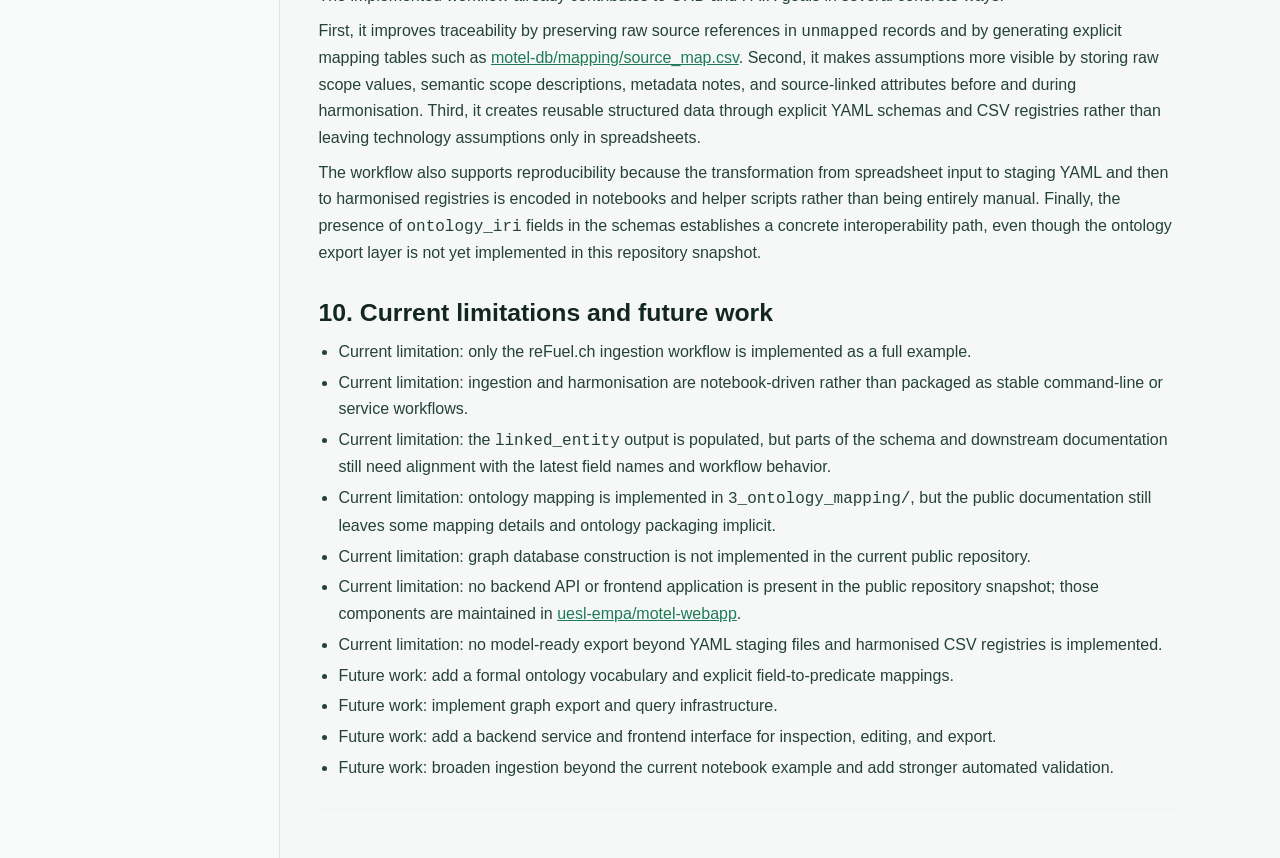
==== commit dfcced7d: "Run harmonisation on the Claude subscription through Claude Code - Add a claude_code backend to llm_" ====
--- a/docs/methodology.html
+++ b/docs/methodology.html
@@ -70,7 +70,7 @@
 <p>In practice, a new contributor can work as follows:</p>
 <ol><li>Collect raw technology information from spreadsheets, reports, databases, or manual review.</li><li>Map each raw record into the <code>unmapped</code> schema with at least a <code>technology_name</code>, source references, attributes, balancing information, and metadata, while storing raw scope values plus paired scope descriptions where relevant.</li><li>Save those records as YAML in the <code>unmapped</code> structure.</li><li>Run the harmonisation workflow to resolve free-text names into MOTEL registries and controlled vocabularies.</li></ol>
 <p>This staging can be done manually or with project-specific transformation code:</p>
-<ul><li>Manual route: a user can prepare YAML directly against <a href="https://github.com/uesl-empa/motel-platform/blob/main/schema/unmapped_entity_technology.yaml">schema/unmapped_entity_technology.yaml</a>.</li><li>Scripted route: a project can create its own ingestion notebook or helper script, following the pattern used in the existing reFuel.ch example.</li><li>LLM-supported route: in the current repository, LLM support is implemented mainly in harmonisation rather than in generic ingestion. The harmonisation helper in <a href="https://github.com/uesl-empa/motel-platform/blob/main/2_harmonise/harmonise_helpers.py">2_harmonise/harmonise_helpers.py</a> uses an LLM (<a href="https://github.com/uesl-empa/motel-platform/blob/main/2_harmonise/llm_client.py">2_harmonise/llm_client.py</a>) to help standardise names, fill required fields, and match records against existing registries after the <code>unmapped</code> YAML has been created. Claude through the Anthropic API is the default; a local model served by Ollama can be selected instead. Replies are requested against a JSON schema, so enum fields can only take values the MOTEL schema allows, and a proposed match is only accepted when it names an ID that exists in the registry.</li></ul>
+<ul><li>Manual route: a user can prepare YAML directly against <a href="https://github.com/uesl-empa/motel-platform/blob/main/schema/unmapped_entity_technology.yaml">schema/unmapped_entity_technology.yaml</a>.</li><li>Scripted route: a project can create its own ingestion notebook or helper script, following the pattern used in the existing reFuel.ch example.</li><li>LLM-supported route: in the current repository, LLM support is implemented mainly in harmonisation rather than in generic ingestion. The harmonisation helper in <a href="https://github.com/uesl-empa/motel-platform/blob/main/2_harmonise/harmonise_helpers.py">2_harmonise/harmonise_helpers.py</a> uses an LLM (<a href="https://github.com/uesl-empa/motel-platform/blob/main/2_harmonise/llm_client.py">2_harmonise/llm_client.py</a>) to help standardise names, fill required fields, and match records against existing registries after the <code>unmapped</code> YAML has been created. Claude is the default, run through Claude Code under a Claude subscription; the Claude API or a local model served by Ollama can be selected instead. Replies are requested against a JSON schema, so enum fields can only take values the MOTEL schema allows, and a proposed match is only accepted when it names an ID that exists in the registry.</li></ul>
 <p>The main implemented project-specific example is the reFuel.ch workflow in <a href="https://github.com/uesl-empa/motel-platform/blob/main/1_ingest/examples/refuel/ingestion_pipeline.ipynb">1_ingest/examples/refuel/ingestion_pipeline.ipynb</a>, supported by <a href="https://github.com/uesl-empa/motel-platform/blob/main/1_ingest/examples/refuel/scripts/ingestion_helper.py">1_ingest/examples/refuel/scripts/ingestion_helper.py</a>. This example reads an Excel workbook with multiple sheets, including <code>ConvTech</code>, <code>StorTech</code>, <code>EmbeddedCarbon</code>, and <code>Reference</code>, transforms those records into the <code>unmapped</code> schema, and writes sheet-level exports such as:</p>
 <ul><li><a href="https://github.com/uesl-empa/motel-platform/blob/main/1_ingest/examples/refuel/output/unmapped_entities_refuel_convtech.yaml">1_ingest/examples/refuel/output/unmapped_entities_refuel_convtech.yaml</a></li><li><a href="https://github.com/uesl-empa/motel-platform/blob/main/1_ingest/examples/refuel/output/unmapped_entities_refuel_stortech.yaml">1_ingest/examples/refuel/output/unmapped_entities_refuel_stortech.yaml</a></li><li><a href="https://github.com/uesl-empa/motel-platform/blob/main/1_ingest/examples/refuel/output/unmapped_entities_refuel_embeddedcarbon.yaml">1_ingest/examples/refuel/output/unmapped_entities_refuel_embeddedcarbon.yaml</a></li></ul>
 <p>The same notebook then publishes a combined staging file to <a href="https://github.com/uesl-empa/motel-platform/blob/main/motel-db/unmapped_entity/unmapped_entities_refuel.yaml">motel-db/unmapped_entity/unmapped_entities_refuel.yaml</a>.</p>
@@ -97,7 +97,7 @@
 <p>The two tracks deliberately share everything except their anchor. Carrier data records resolve against the same carrier, source, attribute, and scope registries, follow the same <code>harmonisation_record</code> staging lifecycle, and are written by the same kind of append-only, atomically saved step. A single attribute vocabulary serves both, with the <code>applies_to</code> column marking whether a metric describes a technology, a carrier, or both.</p>
 <p>Scope carries more weight on the carrier side, because carrier values are only comparable within a stated boundary. <code>system_boundary</code> separates a retail tariff from a wholesale price and a combustion-only emission factor from a cradle-to-gate one; <code>capacity_scope</code> carries the consumption band or contract size a tariff refers to; <code>scenario</code> separates competing price tracks for the same year. A <code>data_category</code> field (<code>price</code>, <code>emission_intensity</code>, <code>availability</code>, <code>resource_potential</code>, <code>demand</code>, <code>other</code>) gives downstream consumers a coarse grouping without having to interpret attribute names.</p>
 <p>Multi-period series follow the same convention as the technology track: <code>time_index</code> is a scalar, so a price or intensity trajectory contributes one attribute entry per period, all within a single record that carries the shared scope and provenance once.</p>
-<p>The carrier data pipeline can run in two modes. With <code>use_llm=True</code> it reuses the same semantic matching applied to technology records and needs an Anthropic API key, or a local Ollama model when that backend is selected. With <code>use_llm=False</code> it resolves names by exact match against the existing registries and creates deterministic entries otherwise, which suits the already-clean labels typical of statistical-agency data and allows the step to run without a model.</p>
+<p>The carrier data pipeline can run in two modes. With <code>use_llm=True</code> it reuses the same semantic matching applied to technology records and needs one of the LLM backends: Claude through Claude Code (the default), the Claude API, or a local Ollama model. With <code>use_llm=False</code> it resolves names by exact match against the existing registries and creates deterministic entries otherwise, which suits the already-clean labels typical of statistical-agency data and allows the step to run without a model.</p>
 <p>Current limitation:</p>
 <ul><li>The carrier data track is implemented and validated, but <code>motel-db/linked_carrier_data/</code> ships empty. Populating it requires source data whose licence permits redistribution.</li></ul>
 <h2 id="4-motel-data-structure">4. MOTEL data structure</h2>
